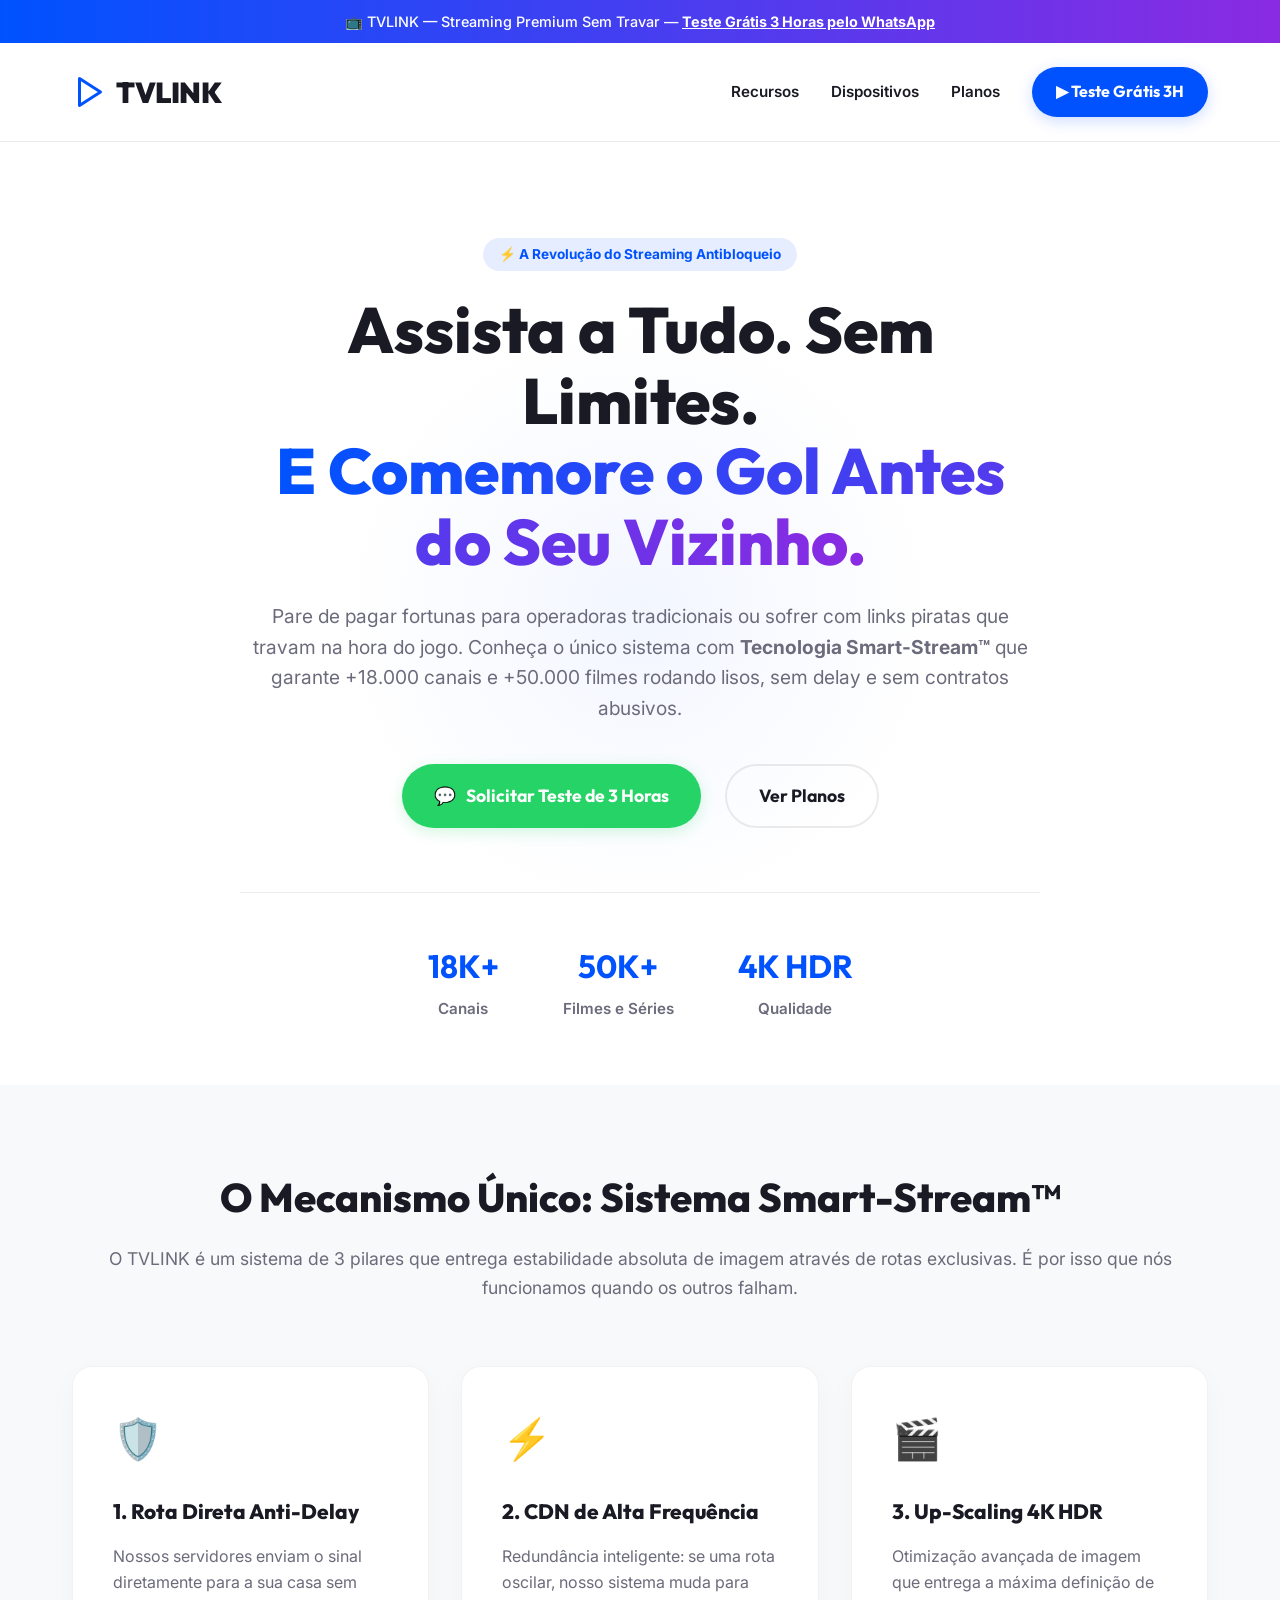
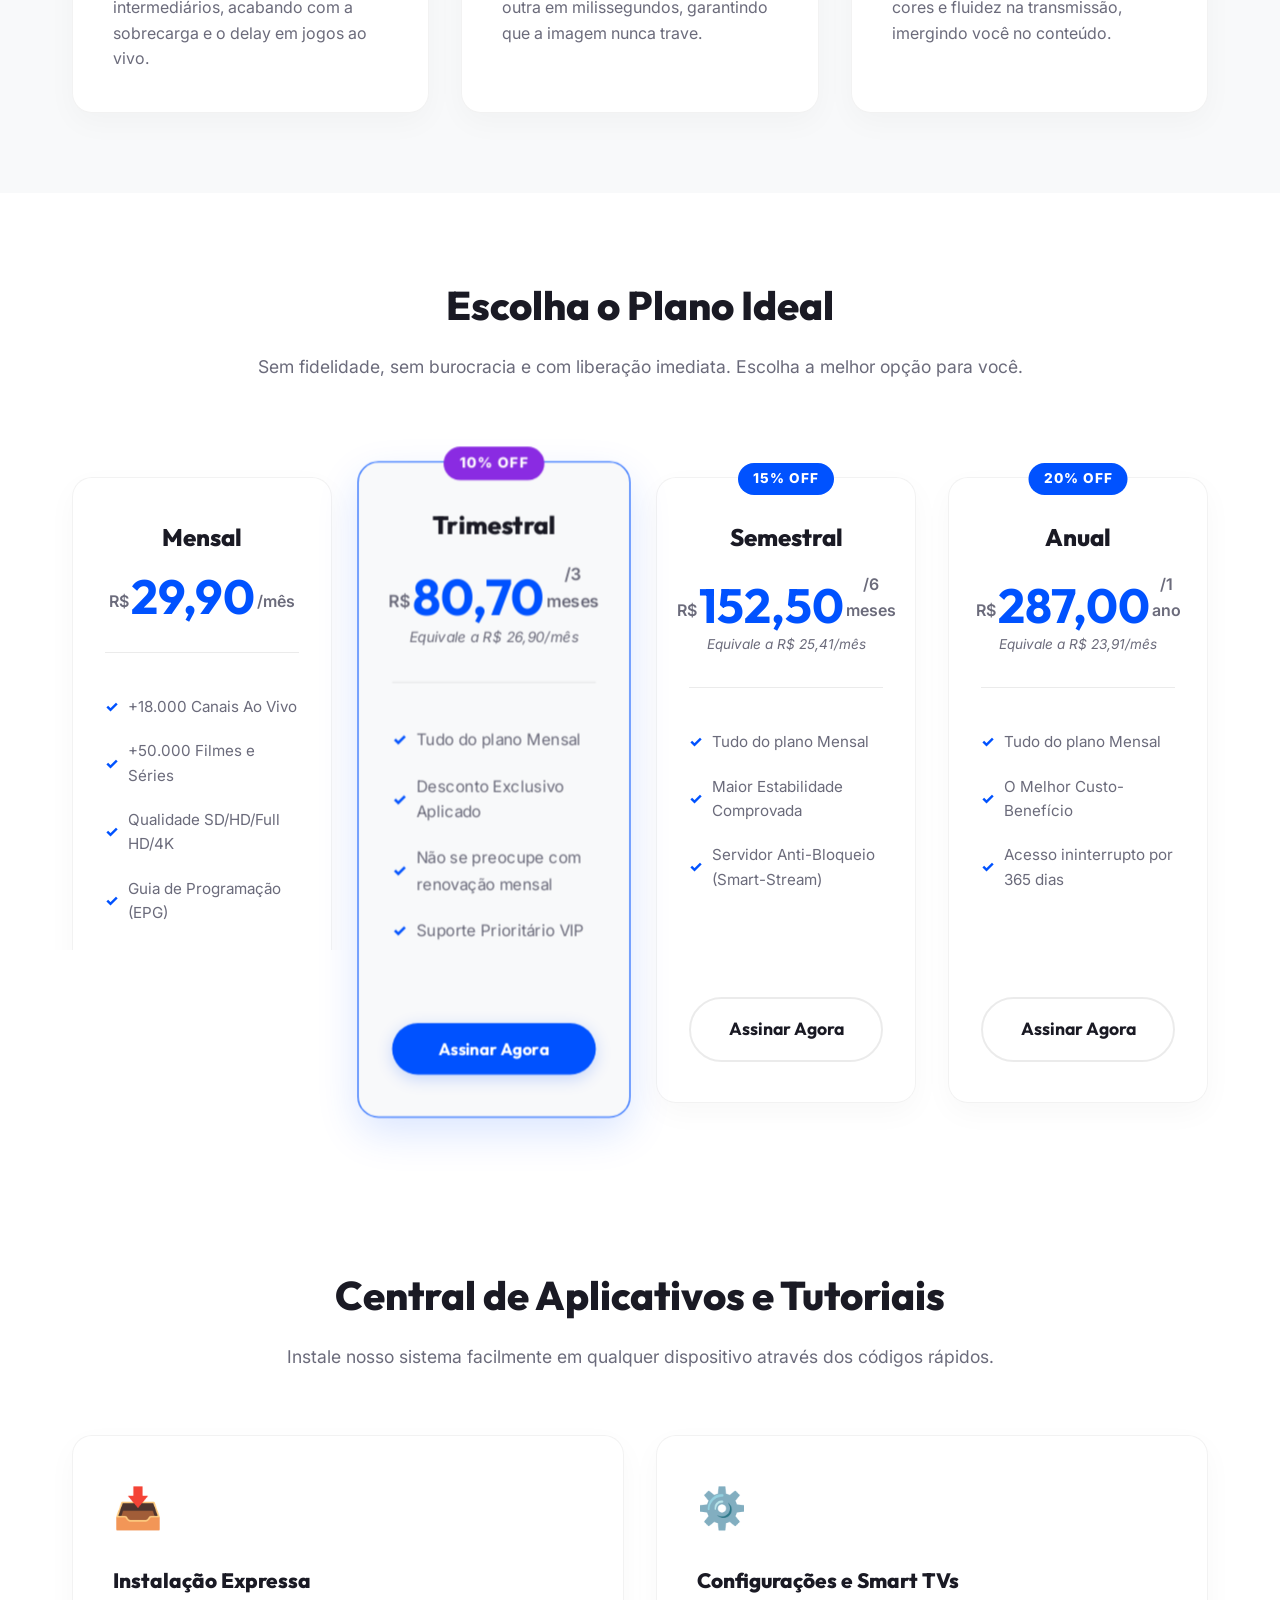
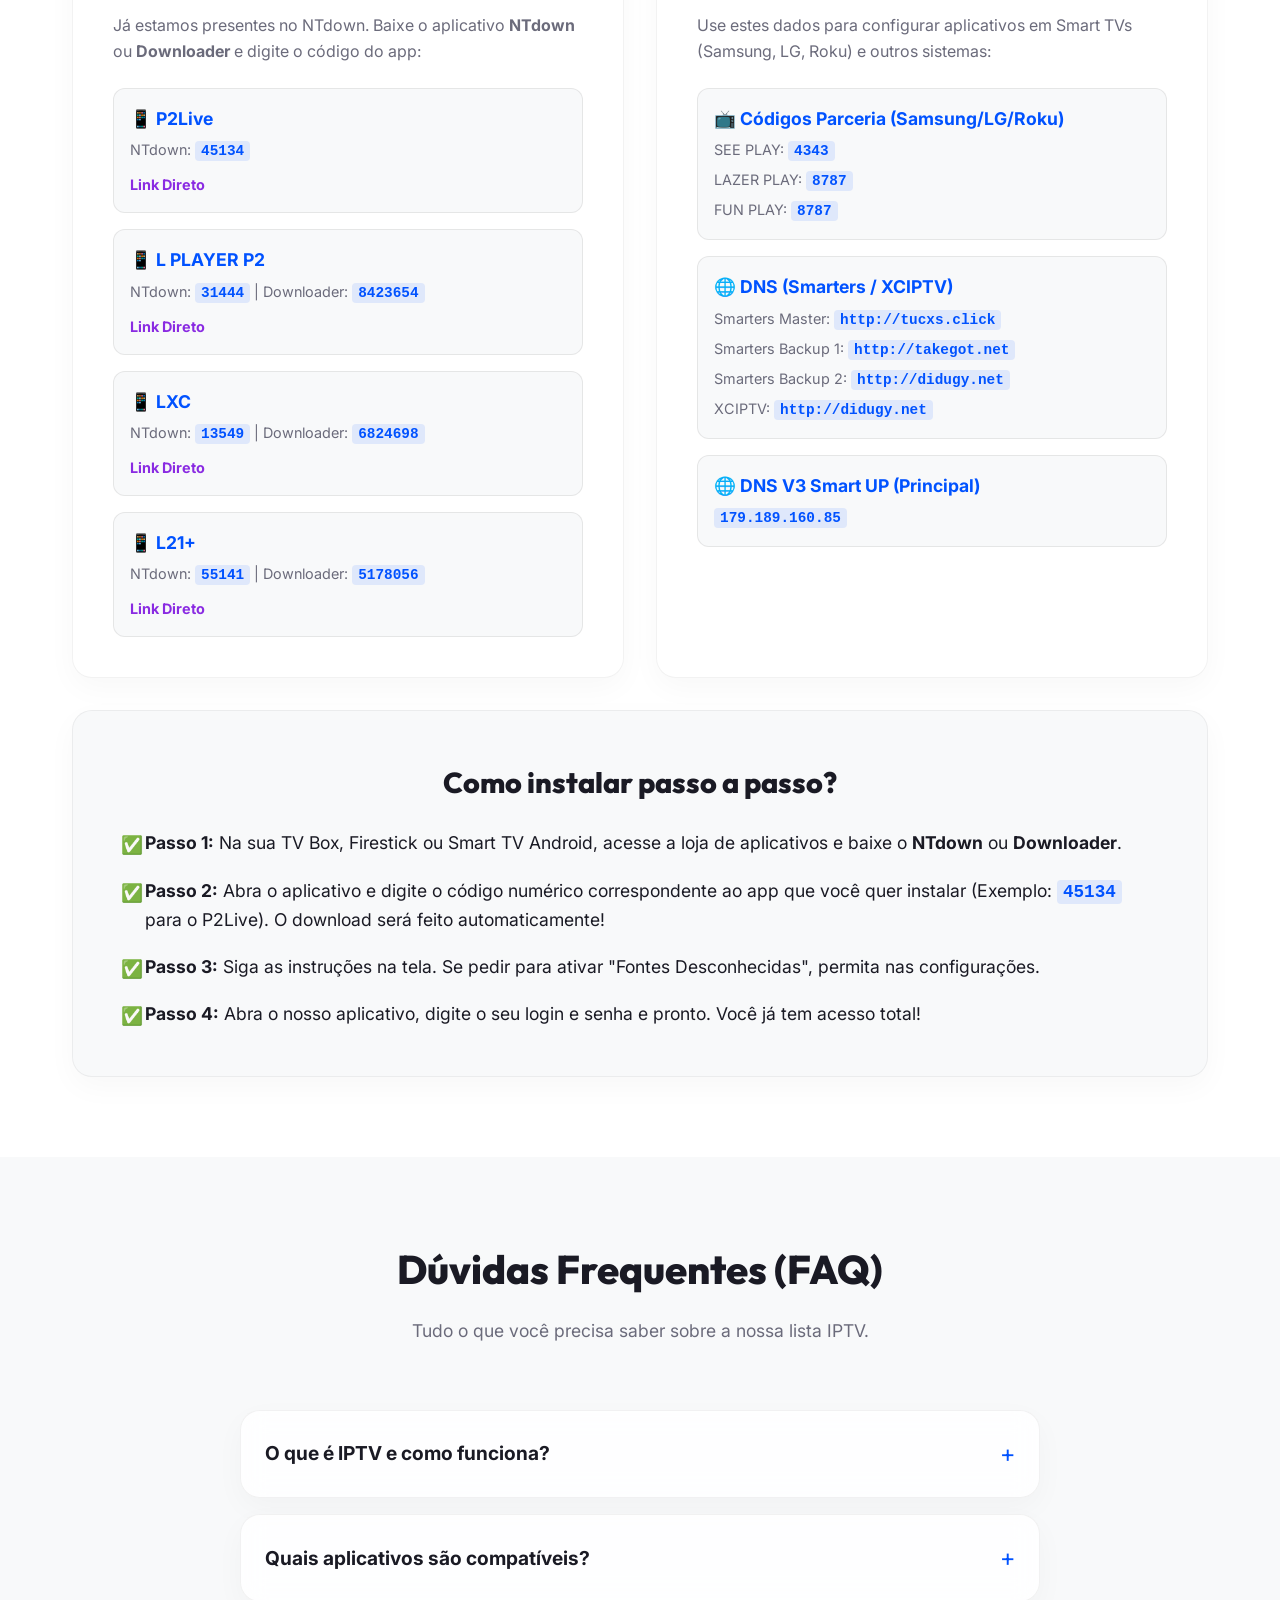
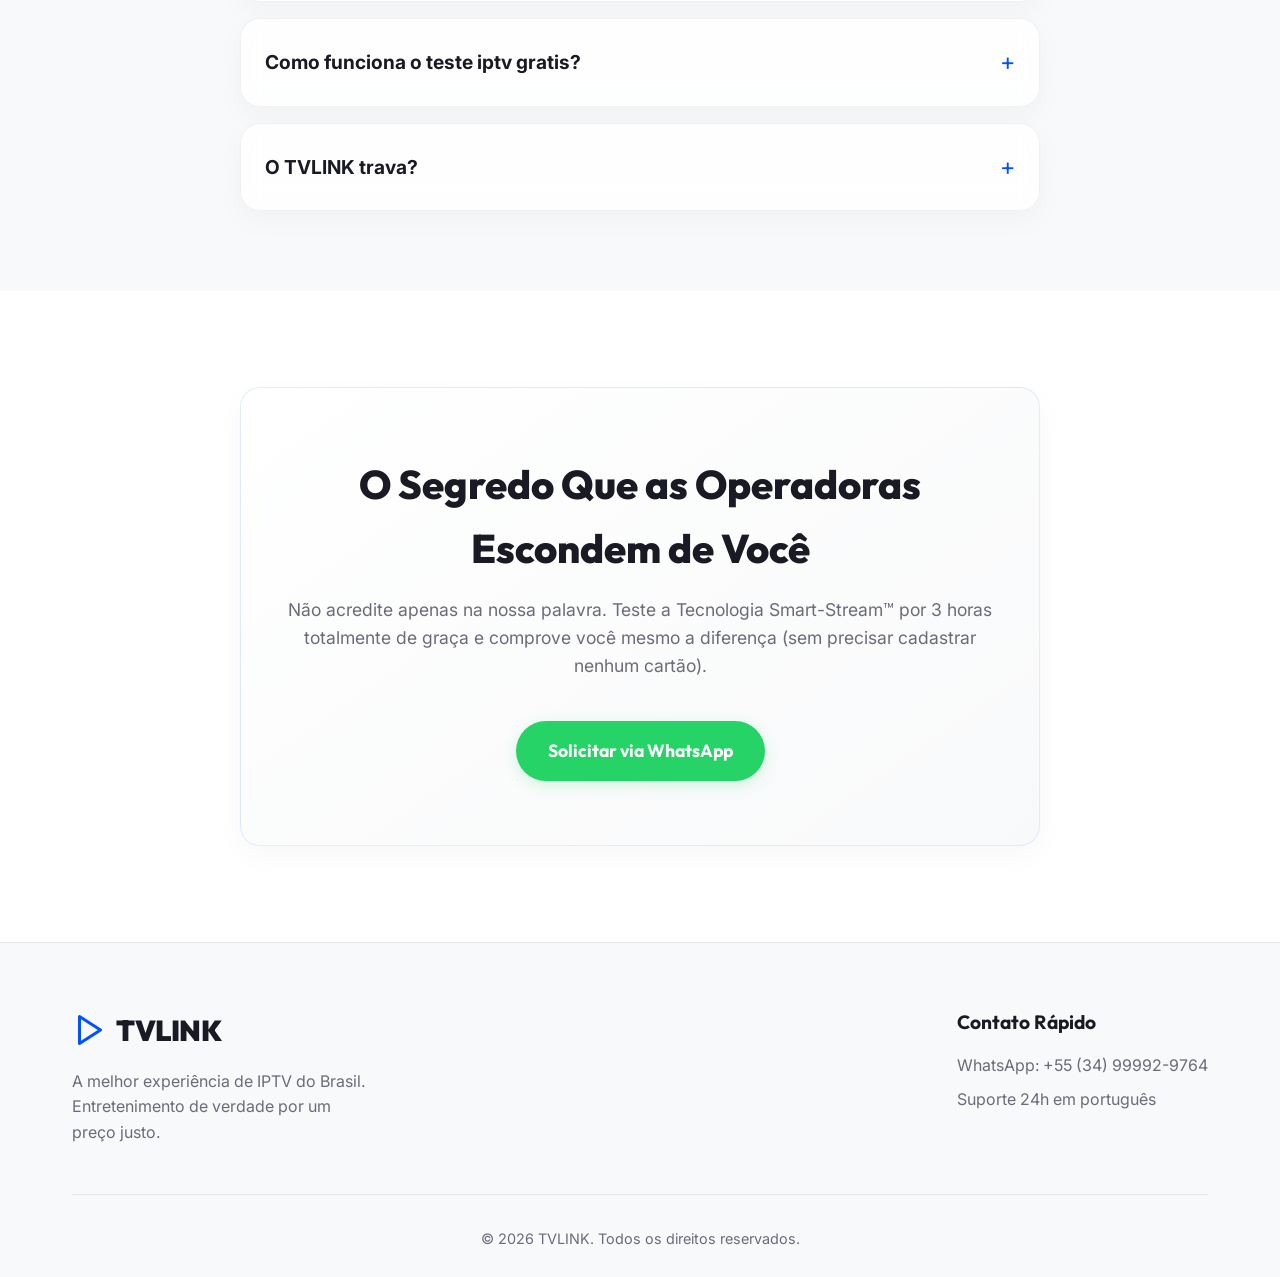
==== index.html @ 7b418d0b "Implement advanced SEO and FAQ section" ====
<!DOCTYPE html>
<html lang="pt-BR">
<head>
    <meta charset="UTF-8">
    <meta name="viewport" content="width=device-width, initial-scale=1.0">
    <title>TVLINK | Melhor Lista IPTV do Brasil — Streaming Sem Travar</title>
    <meta name="description" content="TVLINK: melhor lista IPTV do Brasil. Canais ao vivo, filmes e séries em 4K HDR, sem travar. Teste grátis por 3 horas.">
    <meta name="keywords" content="iptv, lista iptv, iptv smarters, iptv gratis, iptv smarters pro, melhor iptv, iptv pago, iptv 4k, iptv samsung, iptv lg, xciptv player, iptv fire stick, tv box iptv, iptv atualizada, teste iptv">
    <meta name="google-site-verification" content="NXBWjLMfSrPU4a1RqoQAa96LdbTzWE5QWBNu5Mw7vQc" />
    <script type="application/ld+json">
    {
      "@context": "https://schema.org",
      "@type": "SoftwareApplication",
      "name": "TVLINK IPTV",
      "operatingSystem": "Android, Tizen, WebOS, iOS, Windows",
      "applicationCategory": "MultimediaApplication",
      "description": "A melhor lista IPTV do Brasil com canais ao vivo, filmes e séries em 4K HDR. Compatível com IPTV Smarters Pro, XCIPTV, Duplecast, Roku e Fire Stick.",
      "offers": {
        "@type": "Offer",
        "price": "29.90",
        "priceCurrency": "BRL"
      }
    }
    </script>
    <link rel="preconnect" href="https://fonts.googleapis.com">
    <link rel="preconnect" href="https://fonts.gstatic.com" crossorigin>
    <link href="https://fonts.googleapis.com/css2?family=Inter:wght@400;500;700;900&family=Outfit:wght@400;600;800&display=swap" rel="stylesheet">
    <link rel="stylesheet" href="style.css">
</head>
<body>
    <div class="announce">
        📺 TVLINK — Streaming Premium Sem Travar — <a href="https://wa.me/5534999929764?text=Olá, quero meu teste IPTV de 3 horas da TVLINK!" target="_blank">Teste Grátis 3 Horas pelo WhatsApp</a>
    </div>

    <header>
        <div class="header-inner">
            <a href="/" class="logo">
                <svg class="logo-icon" viewBox="0 0 24 24" fill="none" stroke="currentColor" stroke-width="2" stroke-linecap="round" stroke-linejoin="round">
                    <polygon points="5 3 19 12 5 21 5 3"></polygon>
                </svg>
                <span class="logo-text">TVLINK</span>
            </a>
            <nav>
                <a href="#recursos">Recursos</a>
                <a href="#dispositivos">Dispositivos</a>
                <a href="#planos">Planos</a>
                <a href="https://wa.me/5534999929764?text=Olá, quero meu teste IPTV de 3 horas da TVLINK!" target="_blank" class="btn-primary">▶ Teste Grátis 3H</a>
            </nav>
        </div>
    </header>

    <main>
        <section class="hero">
            <div class="container">
                <div class="hero-content">
                    <span class="badge">⚡ A Revolução do Streaming Antibloqueio</span>
                    <h1>Assista a Tudo. Sem Limites.<br><span class="text-gradient">E Comemore o Gol Antes do Seu Vizinho.</span></h1>
                    <p>Pare de pagar fortunas para operadoras tradicionais ou sofrer com links piratas que travam na hora do jogo. Conheça o único sistema com <strong>Tecnologia Smart-Stream™</strong> que garante +18.000 canais e +50.000 filmes rodando lisos, sem delay e sem contratos abusivos.</p>
                    
                    <div class="hero-btns">
                        <a href="https://wa.me/5534999929764?text=Olá, quero meu teste IPTV de 3 horas da TVLINK!" target="_blank" class="btn-large btn-whatsapp">
                            <span class="icon">💬</span> Solicitar Teste de 3 Horas
                        </a>
                        <a href="#planos" class="btn-outline">Ver Planos</a>
                    </div>
                    
                    <div class="hero-stats">
                        <div class="stat-item">
                            <strong>18K+</strong>
                            <span>Canais</span>
                        </div>
                        <div class="stat-item">
                            <strong>50K+</strong>
                            <span>Filmes e Séries</span>
                        </div>
                        <div class="stat-item">
                            <strong>4K HDR</strong>
                            <span>Qualidade</span>
                        </div>
                    </div>
                </div>
            </div>
            <div class="hero-glow"></div>
        </section>

        <section id="recursos" class="features">
            <div class="container">
                <div class="section-title">
                    <h2>O Mecanismo Único: Sistema Smart-Stream™</h2>
                    <p>O TVLINK é um sistema de 3 pilares que entrega estabilidade absoluta de imagem através de rotas exclusivas. É por isso que nós funcionamos quando os outros falham.</p>
                </div>
                
                <div class="grid">
                    <div class="card glass">
                        <div class="card-icon">🛡️</div>
                        <h3>1. Rota Direta Anti-Delay</h3>
                        <p>Nossos servidores enviam o sinal diretamente para a sua casa sem intermediários, acabando com a sobrecarga e o delay em jogos ao vivo.</p>
                    </div>
                    <div class="card glass">
                        <div class="card-icon">⚡</div>
                        <h3>2. CDN de Alta Frequência</h3>
                        <p>Redundância inteligente: se uma rota oscilar, nosso sistema muda para outra em milissegundos, garantindo que a imagem nunca trave.</p>
                    </div>
                    <div class="card glass">
                        <div class="card-icon">🎬</div>
                        <h3>3. Up-Scaling 4K HDR</h3>
                        <p>Otimização avançada de imagem que entrega a máxima definição de cores e fluidez na transmissão, imergindo você no conteúdo.</p>
                    </div>
                </div>
            </div>
        </section>

        <section id="planos" class="plans-section">
            <div class="container">
                <div class="section-title">
                    <h2>Escolha o Plano Ideal</h2>
                    <p>Sem fidelidade, sem burocracia e com liberação imediata. Escolha a melhor opção para você.</p>
                </div>
                
                <div class="plans-grid">
                    <!-- Mensal -->
                    <div class="plan-card glass">
                        <div class="plan-header">
                            <h3>Mensal</h3>
                            <div class="plan-price">
                                <span>R$</span> <strong>29,90</strong> <span>/mês</span>
                            </div>
                        </div>
                        <ul class="plan-features">
                            <li>+18.000 Canais Ao Vivo</li>
                            <li>+50.000 Filmes e Séries</li>
                            <li>Qualidade SD/HD/Full HD/4K</li>
                            <li>Guia de Programação (EPG)</li>
                            <li>Suporte Premium</li>
                        </ul>
                        <a href="https://wa.me/5534999929764?text=Olá, quero assinar o plano Mensal de R$ 29,90!" target="_blank" class="btn-primary btn-full">Assinar Agora</a>
                    </div>

                    <!-- Trimestral -->
                    <div class="plan-card glass featured">
                        <div class="badge-featured">10% OFF</div>
                        <div class="plan-header">
                            <h3>Trimestral</h3>
                            <div class="plan-price">
                                <span>R$</span> <strong>80,70</strong> <span>/3 meses</span>
                            </div>
                            <div class="plan-equivalent">Equivale a R$ 26,90/mês</div>
                        </div>
                        <ul class="plan-features">
                            <li>Tudo do plano Mensal</li>
                            <li>Desconto Exclusivo Aplicado</li>
                            <li>Não se preocupe com renovação mensal</li>
                            <li>Suporte Prioritário VIP</li>
                        </ul>
                        <a href="https://wa.me/5534999929764?text=Olá, quero assinar o plano Trimestral com 10% de desconto!" target="_blank" class="btn-primary btn-full">Assinar Agora</a>
                    </div>

                    <!-- Semestral -->
                    <div class="plan-card glass">
                        <div class="badge-discount">15% OFF</div>
                        <div class="plan-header">
                            <h3>Semestral</h3>
                            <div class="plan-price">
                                <span>R$</span> <strong>152,50</strong> <span>/6 meses</span>
                            </div>
                            <div class="plan-equivalent">Equivale a R$ 25,41/mês</div>
                        </div>
                        <ul class="plan-features">
                            <li>Tudo do plano Mensal</li>
                            <li>Maior Estabilidade Comprovada</li>
                            <li>Servidor Anti-Bloqueio (Smart-Stream)</li>
                        </ul>
                        <a href="https://wa.me/5534999929764?text=Olá, quero assinar o plano Semestral com 15% de desconto!" target="_blank" class="btn-outline btn-full">Assinar Agora</a>
                    </div>

                    <!-- Anual -->
                    <div class="plan-card glass">
                        <div class="badge-discount">20% OFF</div>
                        <div class="plan-header">
                            <h3>Anual</h3>
                            <div class="plan-price">
                                <span>R$</span> <strong>287,00</strong> <span>/1 ano</span>
                            </div>
                            <div class="plan-equivalent">Equivale a R$ 23,91/mês</div>
                        </div>
                        <ul class="plan-features">
                            <li>Tudo do plano Mensal</li>
                            <li>O Melhor Custo-Benefício</li>
                            <li>Acesso ininterrupto por 365 dias</li>
                        </ul>
                        <a href="https://wa.me/5534999929764?text=Olá, quero assinar o plano Anual com 20% de desconto!" target="_blank" class="btn-outline btn-full">Assinar Agora</a>
                    </div>
                </div>
            </div>
        </section>

        <section id="dispositivos" class="downloads-section">
            <div class="container">
                <div class="section-title">
                    <h2>Central de Aplicativos e Tutoriais</h2>
                    <p>Instale nosso sistema facilmente em qualquer dispositivo através dos códigos rápidos.</p>
                </div>
                
                <div class="tutorial-grid">
                    <!-- Apps Box -->
                    <div class="card glass">
                        <div class="card-icon">📥</div>
                        <h3>Instalação Expressa</h3>
                        <p>Já estamos presentes no NTdown. Baixe o aplicativo <strong>NTdown</strong> ou <strong>Downloader</strong> e digite o código do app:</p>
                        
                        <div class="app-list">
                            <div class="app-item">
                                <strong>📱 P2Live</strong>
                                <span>NTdown: <code>45134</code></span>
                                <a href="https://dl.ntdev.in/45134" target="_blank" class="btn-link">Link Direto</a>
                            </div>
                            <div class="app-item">
                                <strong>📱 L PLAYER P2</strong>
                                <span>NTdown: <code>31444</code> | Downloader: <code>8423654</code></span>
                                <a href="http://dl.ntdev.in/31444" target="_blank" class="btn-link">Link Direto</a>
                            </div>
                            <div class="app-item">
                                <strong>📱 LXC</strong>
                                <span>NTdown: <code>13549</code> | Downloader: <code>6824698</code></span>
                                <a href="https://dl.ntdev.in/13549" target="_blank" class="btn-link">Link Direto</a>
                            </div>
                            <div class="app-item">
                                <strong>📱 L21+</strong>
                                <span>NTdown: <code>55141</code> | Downloader: <code>5178056</code></span>
                                <a href="http://dl.ntdev.in/55141" target="_blank" class="btn-link">Link Direto</a>
                            </div>
                        </div>
                    </div>

                    <!-- DNS & TV Configs -->
                    <div class="card glass">
                        <div class="card-icon">⚙️</div>
                        <h3>Configurações e Smart TVs</h3>
                        <p>Use estes dados para configurar aplicativos em Smart TVs (Samsung, LG, Roku) e outros sistemas:</p>
                        
                        <div class="app-list">
                            <div class="app-item dns-item">
                                <strong>📺 Códigos Parceria (Samsung/LG/Roku)</strong>
                                <span>SEE PLAY: <code>4343</code></span>
                                <span>LAZER PLAY: <code>8787</code></span>
                                <span>FUN PLAY: <code>8787</code></span>
                            </div>
                            <div class="app-item dns-item">
                                <strong>🌐 DNS (Smarters / XCIPTV)</strong>
                                <span>Smarters Master: <code>http://tucxs.click</code></span>
                                <span>Smarters Backup 1: <code>http://takegot.net</code></span>
                                <span>Smarters Backup 2: <code>http://didugy.net</code></span>
                                <span>XCIPTV: <code>http://didugy.net</code></span>
                            </div>
                            <div class="app-item dns-item">
                                <strong>🌐 DNS V3 Smart UP (Principal)</strong>
                                <span><code>179.189.160.85</code></span>
                            </div>
                        </div>
                    </div>
                </div>
                
                <!-- Tutorial Passo a Passo -->
                <div class="tutorial-steps glass mt-2">
                    <h3>Como instalar passo a passo?</h3>
                    <ol class="steps-list">
                        <li><strong>Passo 1:</strong> Na sua TV Box, Firestick ou Smart TV Android, acesse a loja de aplicativos e baixe o <strong>NTdown</strong> ou <strong>Downloader</strong>.</li>
                        <li><strong>Passo 2:</strong> Abra o aplicativo e digite o código numérico correspondente ao app que você quer instalar (Exemplo: <code>45134</code> para o P2Live). O download será feito automaticamente!</li>
                        <li><strong>Passo 3:</strong> Siga as instruções na tela. Se pedir para ativar "Fontes Desconhecidas", permita nas configurações.</li>
                        <li><strong>Passo 4:</strong> Abra o nosso aplicativo, digite o seu login e senha e pronto. Você já tem acesso total!</li>
                    </ol>
                </div>
            </div>
        </section>

        <section id="faq" class="faq-section">
            <div class="container">
                <div class="section-title">
                    <h2>Dúvidas Frequentes (FAQ)</h2>
                    <p>Tudo o que você precisa saber sobre a nossa lista IPTV.</p>
                </div>
                <div class="faq-list">
                    <details class="glass">
                        <summary>O que é IPTV e como funciona?</summary>
                        <p>O <strong>IPTV</strong> (Internet Protocol Television) é uma tecnologia que permite a transmissão de sinais de TV através da internet. Com o TVLINK, você tem acesso a uma <strong>lista iptv atualizada</strong> com a melhor programação, filmes e séries sem a necessidade de antenas ou cabos.</p>
                    </details>
                    <details class="glass">
                        <summary>Quais aplicativos são compatíveis?</summary>
                        <p>Nosso sistema funciona nos principais aplicativos do mercado: <strong>IPTV Smarters Pro</strong>, <strong>XCIPTV Player</strong>, Duplecast, Smart IPTV, SSIPTV, IBO Player e Flix IPTV. Ele pode ser instalado em <strong>Smart TV (Samsung, LG, Philco)</strong>, <strong>TV Box Android</strong>, celular, <strong>Fire TV Stick</strong> e Roku TV.</p>
                    </details>
                    <details class="glass">
                        <summary>Como funciona o teste iptv gratis?</summary>
                        <p>Você pode fazer um <strong>teste iptv gratis</strong> de 3 horas clicando nos botões do nosso site. Não é necessário cartão de crédito. Liberamos a <strong>lista iptv m3u</strong> ou o acesso via aplicativo imediatamente após o seu contato.</p>
                    </details>
                    <details class="glass">
                        <summary>O TVLINK trava?</summary>
                        <p>Não! Somos considerados a <strong>melhor iptv</strong> justamente por utilizarmos o Sistema Smart-Stream™ e servidores dedicados (P2P e CDN). É a opção ideal para assistir futebol ao vivo e canais <strong>4k hdr sem travamento</strong>.</p>
                    </details>
                </div>
            </div>
        </section>

        <section class="cta-section">
            <div class="container">
                <div class="cta-box glass">
                    <h2>O Segredo Que as Operadoras Escondem de Você</h2>
                    <p>Não acredite apenas na nossa palavra. Teste a Tecnologia Smart-Stream™ por 3 horas totalmente de graça e comprove você mesmo a diferença (sem precisar cadastrar nenhum cartão).</p>
                    <a href="https://wa.me/5534999929764?text=Olá, quero meu teste IPTV de 3 horas da TVLINK!" target="_blank" class="btn-large btn-whatsapp">
                        Solicitar via WhatsApp
                    </a>
                </div>
            </div>
        </section>
    </main>

    <footer>
        <div class="container">
            <div class="footer-content">
                <div class="footer-brand">
                    <div class="logo">
                        <svg class="logo-icon" viewBox="0 0 24 24" fill="none" stroke="currentColor" stroke-width="2" stroke-linecap="round" stroke-linejoin="round">
                            <polygon points="5 3 19 12 5 21 5 3"></polygon>
                        </svg>
                        <span class="logo-text">TVLINK</span>
                    </div>
                    <p>A melhor experiência de IPTV do Brasil. Entretenimento de verdade por um preço justo.</p>
                </div>
                <div class="footer-links">
                    <strong>Contato Rápido</strong>
                    <p>WhatsApp: +55 (34) 99992-9764</p>
                    <p>Suporte 24h em português</p>
                </div>
            </div>
            <div class="footer-bottom">
                <p>&copy; 2026 TVLINK. Todos os direitos reservados.</p>
            </div>
        </div>
    </footer>
</body>
</html>
---- style.css ----
:root {
    --bg-color: #FFFFFF;
    --bg-secondary: #F8F9FA;
    --primary: #0052FF;
    --primary-hover: #0043D1;
    --accent: #8A2BE2;
    --text-main: #1A1A24;
    --text-muted: #6B6B7B;
    --border: rgba(0, 0, 0, 0.08);
    --glass-bg: rgba(255, 255, 255, 0.85);
    --glass-border: rgba(0, 0, 0, 0.05);
}

* {
    margin: 0;
    padding: 0;
    box-sizing: border-box;
}

body {
    font-family: 'Inter', sans-serif;
    background-color: var(--bg-color);
    color: var(--text-main);
    line-height: 1.6;
    overflow-x: hidden;
}

h1, h2, h3, h4 {
    font-family: 'Outfit', sans-serif;
    font-weight: 800;
}

a {
    text-decoration: none;
    color: inherit;
    transition: all 0.3s ease;
}

.container {
    max-width: 1200px;
    margin: 0 auto;
    padding: 0 2rem;
}

/* Announce Bar */
.announce {
    background: linear-gradient(90deg, var(--primary), var(--accent));
    color: #fff;
    text-align: center;
    padding: 10px;
    font-size: 0.9rem;
    font-weight: 500;
}
.announce a {
    text-decoration: underline;
    font-weight: 700;
}

/* Header */
header {
    padding: 1.5rem 0;
    border-bottom: 1px solid var(--border);
    background: rgba(255, 255, 255, 0.9);
    backdrop-filter: blur(10px);
    position: sticky;
    top: 0;
    z-index: 100;
}

.header-inner {
    max-width: 1200px;
    margin: 0 auto;
    padding: 0 2rem;
    display: flex;
    justify-content: space-between;
    align-items: center;
}

.logo {
    display: flex;
    align-items: center;
    gap: 8px;
}

.logo-icon {
    width: 36px;
    height: 36px;
    color: var(--primary);
}

.logo-text {
    font-family: 'Outfit', sans-serif;
    font-size: 1.8rem;
    font-weight: 900;
    letter-spacing: -0.5px;
    color: var(--text-main);
}

nav {
    display: flex;
    gap: 2rem;
    align-items: center;
}

nav a:not(.btn-primary) {
    font-weight: 600;
    font-size: 0.95rem;
    color: var(--text-main);
}

nav a:not(.btn-primary):hover {
    color: var(--primary);
}

/* Buttons */
.btn-primary {
    background: var(--primary);
    color: #fff;
    padding: 0.75rem 1.5rem;
    border-radius: 30px;
    font-weight: 700;
    font-family: 'Outfit', sans-serif;
    box-shadow: 0 4px 15px rgba(0, 82, 255, 0.2);
}
.btn-primary:hover {
    background: var(--primary-hover);
    transform: translateY(-2px);
    box-shadow: 0 6px 20px rgba(0, 82, 255, 0.3);
    color: #fff;
}

.btn-large {
    display: inline-flex;
    align-items: center;
    gap: 10px;
    padding: 1rem 2rem;
    border-radius: 50px;
    font-size: 1.1rem;
    font-weight: 700;
    font-family: 'Outfit', sans-serif;
}

.btn-whatsapp {
    background: #25D366;
    color: #fff;
    box-shadow: 0 4px 15px rgba(37, 211, 102, 0.2);
}
.btn-whatsapp:hover {
    background: #1EBE5D;
    transform: translateY(-3px);
    box-shadow: 0 10px 25px rgba(37, 211, 102, 0.3);
    color: #fff;
}

.btn-outline {
    padding: 1rem 2rem;
    border-radius: 50px;
    font-size: 1.1rem;
    font-weight: 700;
    border: 2px solid var(--border);
    font-family: 'Outfit', sans-serif;
}
.btn-outline:hover {
    background: var(--bg-secondary);
    border-color: var(--primary);
    color: var(--primary);
}

/* Hero Section */
.hero {
    padding: 6rem 0 4rem;
    position: relative;
    text-align: center;
}

.hero-content {
    position: relative;
    z-index: 2;
    max-width: 800px;
    margin: 0 auto;
}

.badge {
    display: inline-block;
    padding: 6px 16px;
    border-radius: 30px;
    background: rgba(0, 82, 255, 0.1);
    color: var(--primary);
    font-size: 0.85rem;
    font-weight: 700;
    margin-bottom: 1.5rem;
}

.hero h1 {
    font-size: clamp(2.5rem, 5vw, 4.5rem);
    line-height: 1.1;
    margin-bottom: 1.5rem;
    color: var(--text-main);
}

.text-gradient {
    background: linear-gradient(to right, var(--primary), var(--accent));
    -webkit-background-clip: text;
    -webkit-text-fill-color: transparent;
}

.hero p {
    font-size: 1.2rem;
    color: var(--text-muted);
    margin-bottom: 2.5rem;
}

.hero-btns {
    display: flex;
    gap: 1.5rem;
    justify-content: center;
    margin-bottom: 4rem;
}

.hero-stats {
    display: flex;
    justify-content: center;
    gap: 4rem;
    padding-top: 3rem;
    border-top: 1px solid var(--border);
}

.stat-item {
    display: flex;
    flex-direction: column;
    gap: 5px;
}

.stat-item strong {
    font-family: 'Outfit', sans-serif;
    font-size: 2rem;
    color: var(--primary);
}
.stat-item span {
    color: var(--text-muted);
    font-size: 0.95rem;
    font-weight: 600;
}

.hero-glow {
    position: absolute;
    top: 50%;
    left: 50%;
    transform: translate(-50%, -50%);
    width: 600px;
    height: 600px;
    background: radial-gradient(circle, rgba(0, 82, 255, 0.05) 0%, rgba(255, 255, 255, 0) 70%);
    z-index: 1;
    pointer-events: none;
}

/* Glassmorphism Classes */
.glass {
    background: var(--glass-bg);
    backdrop-filter: blur(12px);
    border: 1px solid var(--glass-border);
    border-radius: 20px;
    box-shadow: 0 10px 30px rgba(0, 0, 0, 0.03);
}

/* Features */
.features {
    padding: 5rem 0;
    background: var(--bg-secondary);
}

.section-title {
    text-align: center;
    margin-bottom: 4rem;
}
.section-title h2 {
    font-size: 2.5rem;
    margin-bottom: 1rem;
    color: var(--text-main);
}
.section-title p {
    color: var(--text-muted);
    font-size: 1.1rem;
}

.grid {
    display: grid;
    grid-template-columns: repeat(auto-fit, minmax(300px, 1fr));
    gap: 2rem;
}

.card {
    padding: 2.5rem;
    background: #FFFFFF;
    transition: transform 0.3s ease, box-shadow 0.3s ease;
}
.card:hover {
    transform: translateY(-5px);
    box-shadow: 0 15px 40px rgba(0, 82, 255, 0.1);
}

.card-icon {
    font-size: 2.5rem;
    margin-bottom: 1.5rem;
}

.card h3 {
    font-size: 1.3rem;
    margin-bottom: 1rem;
    color: var(--text-main);
}

.card p {
    color: var(--text-muted);
    font-size: 1rem;
}

/* CTA Section */
.cta-section {
    padding: 6rem 0;
    background: #FFFFFF;
}
.cta-box {
    text-align: center;
    padding: 4rem 2rem;
    max-width: 800px;
    margin: 0 auto;
    border: 1px solid rgba(0, 82, 255, 0.1);
    background: linear-gradient(145deg, #FFFFFF 0%, #F8F9FA 100%);
}
.cta-box h2 {
    font-size: 2.5rem;
    margin-bottom: 1rem;
    color: var(--text-main);
}
.cta-box p {
    color: var(--text-muted);
    font-size: 1.1rem;
    margin-bottom: 2.5rem;
}

/* Footer */
footer {
    border-top: 1px solid var(--border);
    padding: 4rem 0 2rem;
    background: var(--bg-secondary);
}

.footer-content {
    display: flex;
    justify-content: space-between;
    margin-bottom: 3rem;
    flex-wrap: wrap;
    gap: 2rem;
}

.footer-brand p {
    color: var(--text-muted);
    max-width: 300px;
    margin-top: 1rem;
}

.footer-links strong {
    display: block;
    font-family: 'Outfit', sans-serif;
    font-size: 1.2rem;
    margin-bottom: 1rem;
    color: var(--text-main);
}
.footer-links p {
    color: var(--text-muted);
    margin-bottom: 0.5rem;
}

.footer-bottom {
    text-align: center;
    padding-top: 2rem;
    border-top: 1px solid var(--border);
    color: var(--text-muted);
    font-size: 0.9rem;
}

/* Tutorial & Downloads Section */
.downloads-section {
    padding: 5rem 0;
    background: var(--bg-color);
}

.tutorial-grid {
    display: grid;
    grid-template-columns: repeat(auto-fit, minmax(350px, 1fr));
    gap: 2rem;
    margin-bottom: 2rem;
}

.app-list {
    margin-top: 1.5rem;
    display: flex;
    flex-direction: column;
    gap: 1rem;
}

.app-item {
    background: var(--bg-secondary);
    padding: 1rem;
    border-radius: 12px;
    border: 1px solid var(--border);
    display: flex;
    flex-direction: column;
    gap: 5px;
}

.app-item strong {
    color: var(--primary);
    font-size: 1.1rem;
}

.app-item span {
    font-size: 0.9rem;
    color: var(--text-muted);
}

code {
    background: rgba(0, 82, 255, 0.1);
    color: var(--primary);
    padding: 2px 6px;
    border-radius: 4px;
    font-weight: 700;
}

.btn-link {
    display: inline-block;
    margin-top: 5px;
    color: var(--accent);
    font-weight: 700;
    font-size: 0.9rem;
}
.btn-link:hover {
    text-decoration: underline;
}

.mt-2 {
    margin-top: 2rem;
}

.tutorial-steps {
    padding: 3rem;
    border-radius: 20px;
    background: var(--bg-secondary);
}

.tutorial-steps h3 {
    font-size: 1.8rem;
    margin-bottom: 1.5rem;
    color: var(--text-main);
    text-align: center;
}

.steps-list {
    list-style: none;
    display: flex;
    flex-direction: column;
    gap: 1.2rem;
}

.steps-list li {
    font-size: 1.1rem;
    padding-left: 1.5rem;
    position: relative;
}

.steps-list li::before {
    content: '✅';
    position: absolute;
    left: 0;
    top: 2px;
}

/* FAQ Section */
.faq-section {
    padding: 5rem 0;
    background: var(--bg-secondary);
}

.faq-list {
    max-width: 800px;
    margin: 0 auto;
    display: flex;
    flex-direction: column;
    gap: 1rem;
}

details {
    padding: 1.5rem;
    border-radius: 12px;
    cursor: pointer;
    transition: all 0.3s ease;
}

summary {
    font-size: 1.2rem;
    font-weight: 700;
    color: var(--text-main);
    outline: none;
    list-style: none;
    display: flex;
    justify-content: space-between;
    align-items: center;
}

summary::-webkit-details-marker {
    display: none;
}

summary::after {
    content: '+';
    font-size: 1.5rem;
    color: var(--primary);
    font-weight: 400;
}

details[open] summary::after {
    content: '-';
}

details p {
    margin-top: 1rem;
    color: var(--text-muted);
    line-height: 1.6;
}

/* Plans Section */
.plans-section {
    padding: 5rem 0;
    background: #FFFFFF;
}

.plans-grid {
    display: grid;
    grid-template-columns: repeat(auto-fit, minmax(260px, 1fr));
    gap: 2rem;
    align-items: start;
    padding-top: 2rem;
}

.plan-card {
    padding: 2.5rem 2rem;
    border-radius: 20px;
    position: relative;
    display: flex;
    flex-direction: column;
    height: 100%;
    transition: transform 0.3s ease;
}

.plan-card:hover {
    transform: translateY(-5px);
}

.plan-card.featured {
    background: var(--bg-secondary);
    border-color: var(--primary);
    transform: scale(1.05);
    box-shadow: 0 15px 40px rgba(0, 82, 255, 0.15);
    z-index: 2;
}

.plan-card.featured:hover {
    transform: scale(1.05) translateY(-5px);
}

.badge-featured, .badge-discount {
    position: absolute;
    top: -15px;
    left: 50%;
    transform: translateX(-50%);
    background: var(--accent);
    color: #fff;
    padding: 5px 15px;
    border-radius: 20px;
    font-weight: 800;
    font-size: 0.85rem;
    letter-spacing: 1px;
    white-space: nowrap;
}

.badge-discount {
    background: var(--primary);
}

.plan-header {
    text-align: center;
    margin-bottom: 2rem;
    padding-bottom: 2rem;
    border-bottom: 1px solid var(--border);
}

.plan-header h3 {
    font-size: 1.5rem;
    color: var(--text-main);
    margin-bottom: 1rem;
}

.plan-price {
    display: flex;
    align-items: flex-end;
    justify-content: center;
    gap: 2px;
}

.plan-price span {
    color: var(--text-muted);
    font-size: 1rem;
    font-weight: 600;
    margin-bottom: 5px;
}

.plan-price strong {
    font-family: 'Outfit', sans-serif;
    font-size: 3rem;
    line-height: 1;
    color: var(--primary);
}

.plan-equivalent {
    font-size: 0.85rem;
    color: var(--text-muted);
    margin-top: 5px;
    font-style: italic;
}

.plan-features {
    list-style: none;
    flex-grow: 1;
    margin-bottom: 2rem;
}

.plan-features li {
    padding: 10px 0;
    font-size: 0.95rem;
    color: var(--text-muted);
    display: flex;
    align-items: center;
    gap: 10px;
}

.plan-features li::before {
    content: '✓';
    color: var(--primary);
    font-weight: 800;
}

.btn-full {
    width: 100%;
    text-align: center;
    display: block;
}

@media (max-width: 768px) {
    nav { display: none; }
    .hero h1 { font-size: 2.5rem; }
    .hero-btns { flex-direction: column; }
    .hero-stats { flex-direction: column; gap: 2rem; }
    .plan-card.featured { transform: scale(1); z-index: 1; margin: 1rem 0; }
    .plan-card.featured:hover { transform: translateY(-5px); }
}
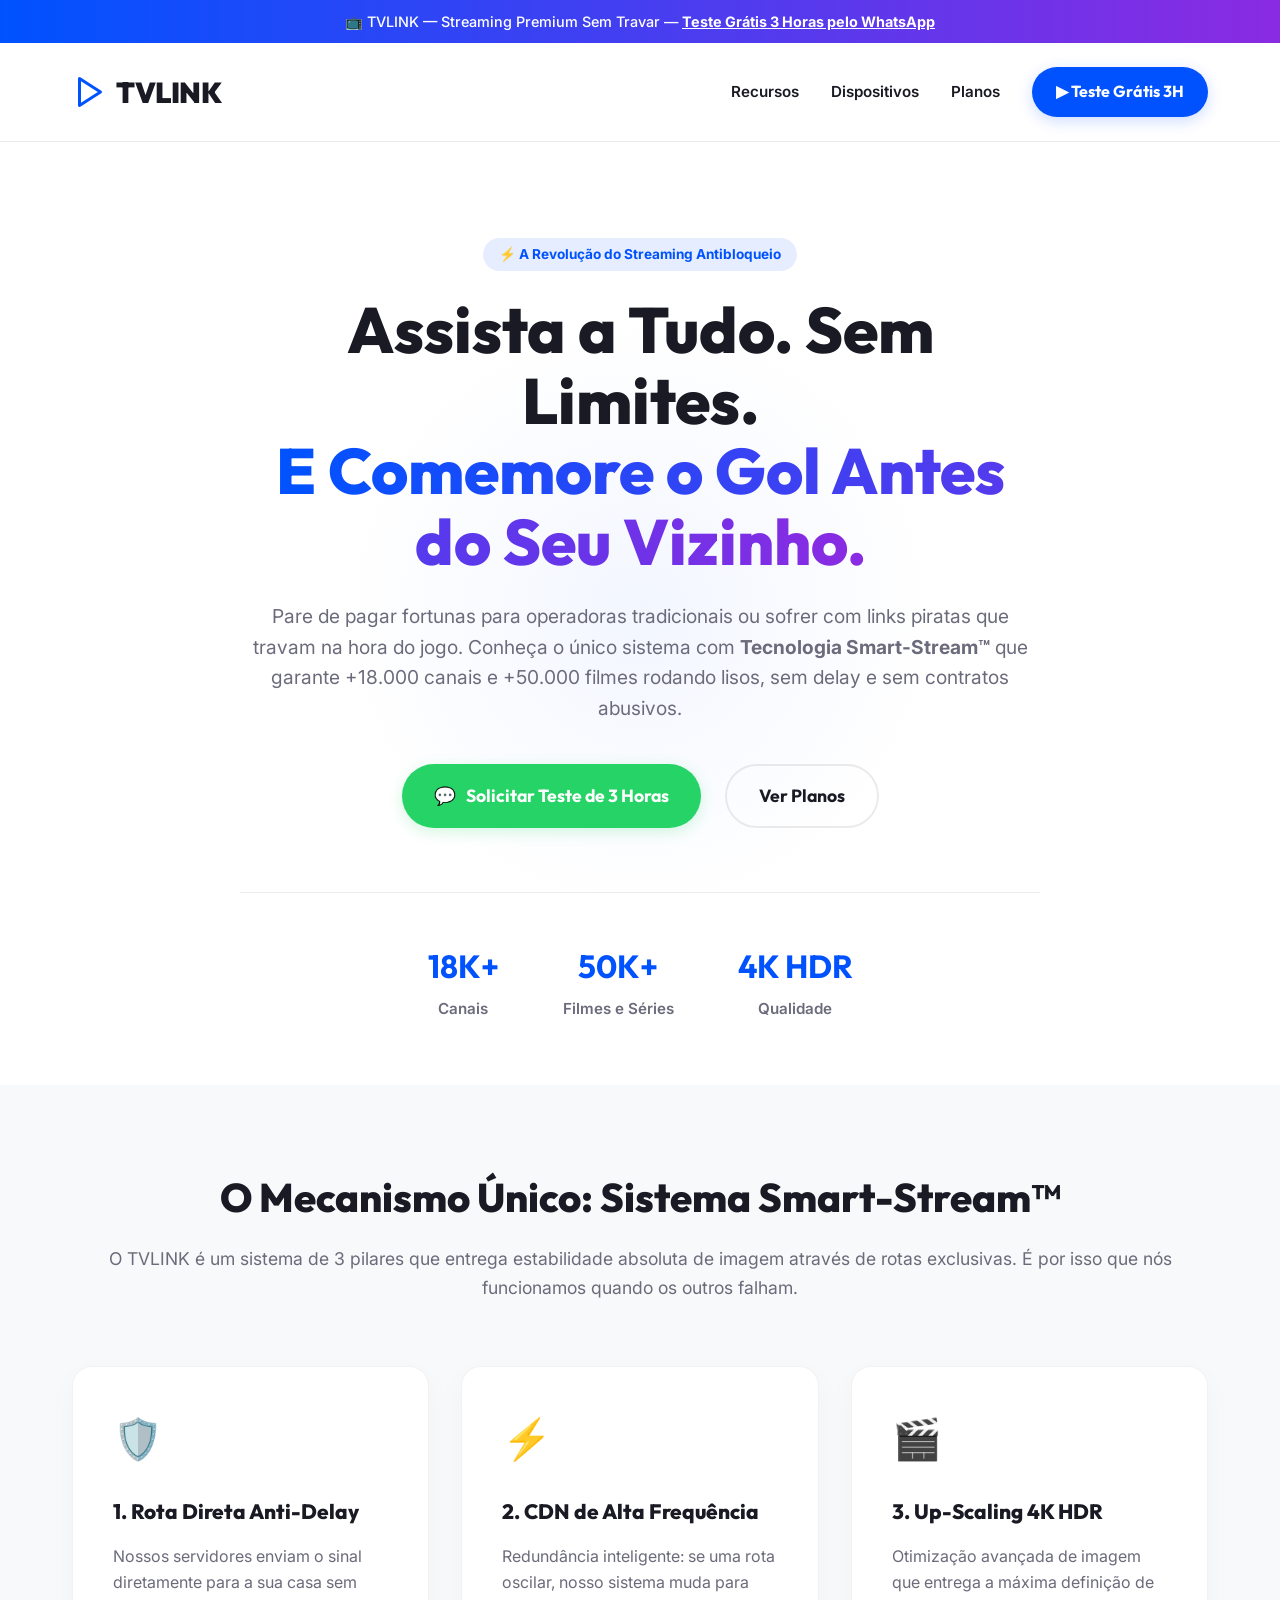
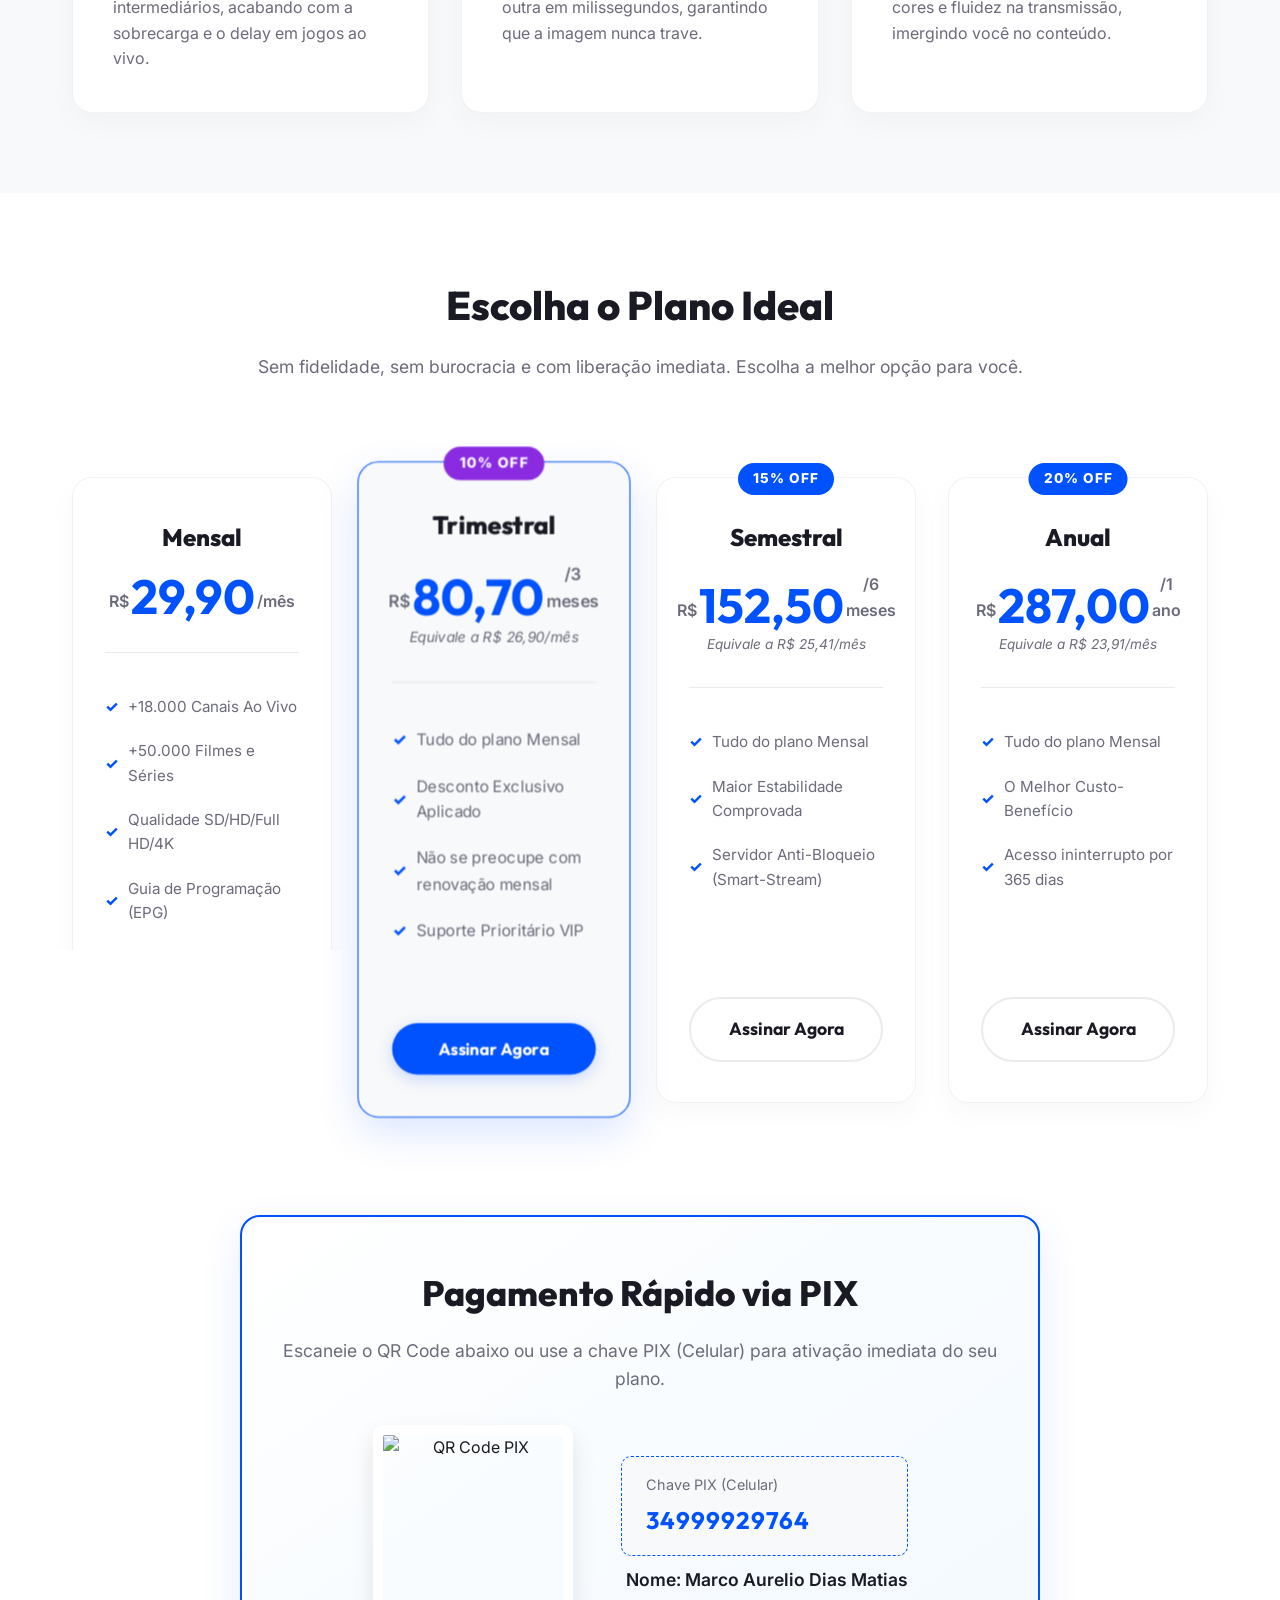
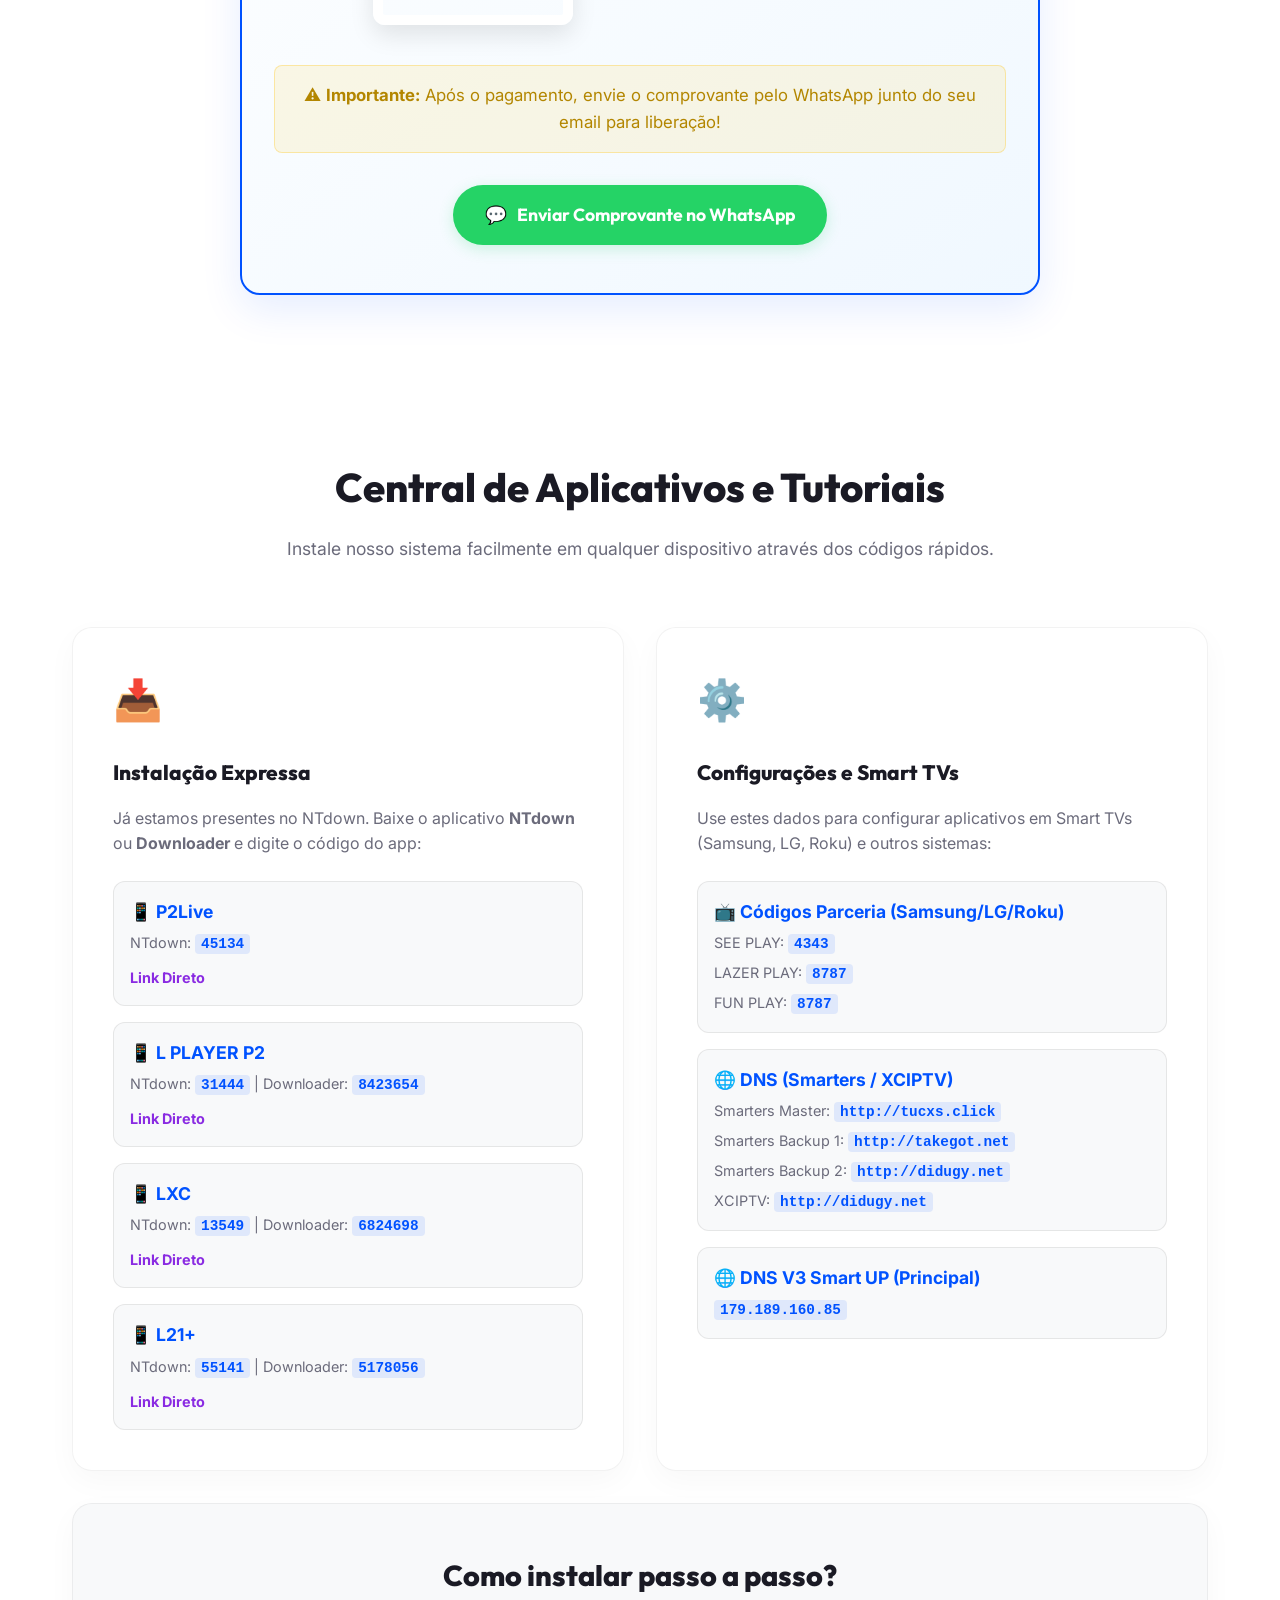
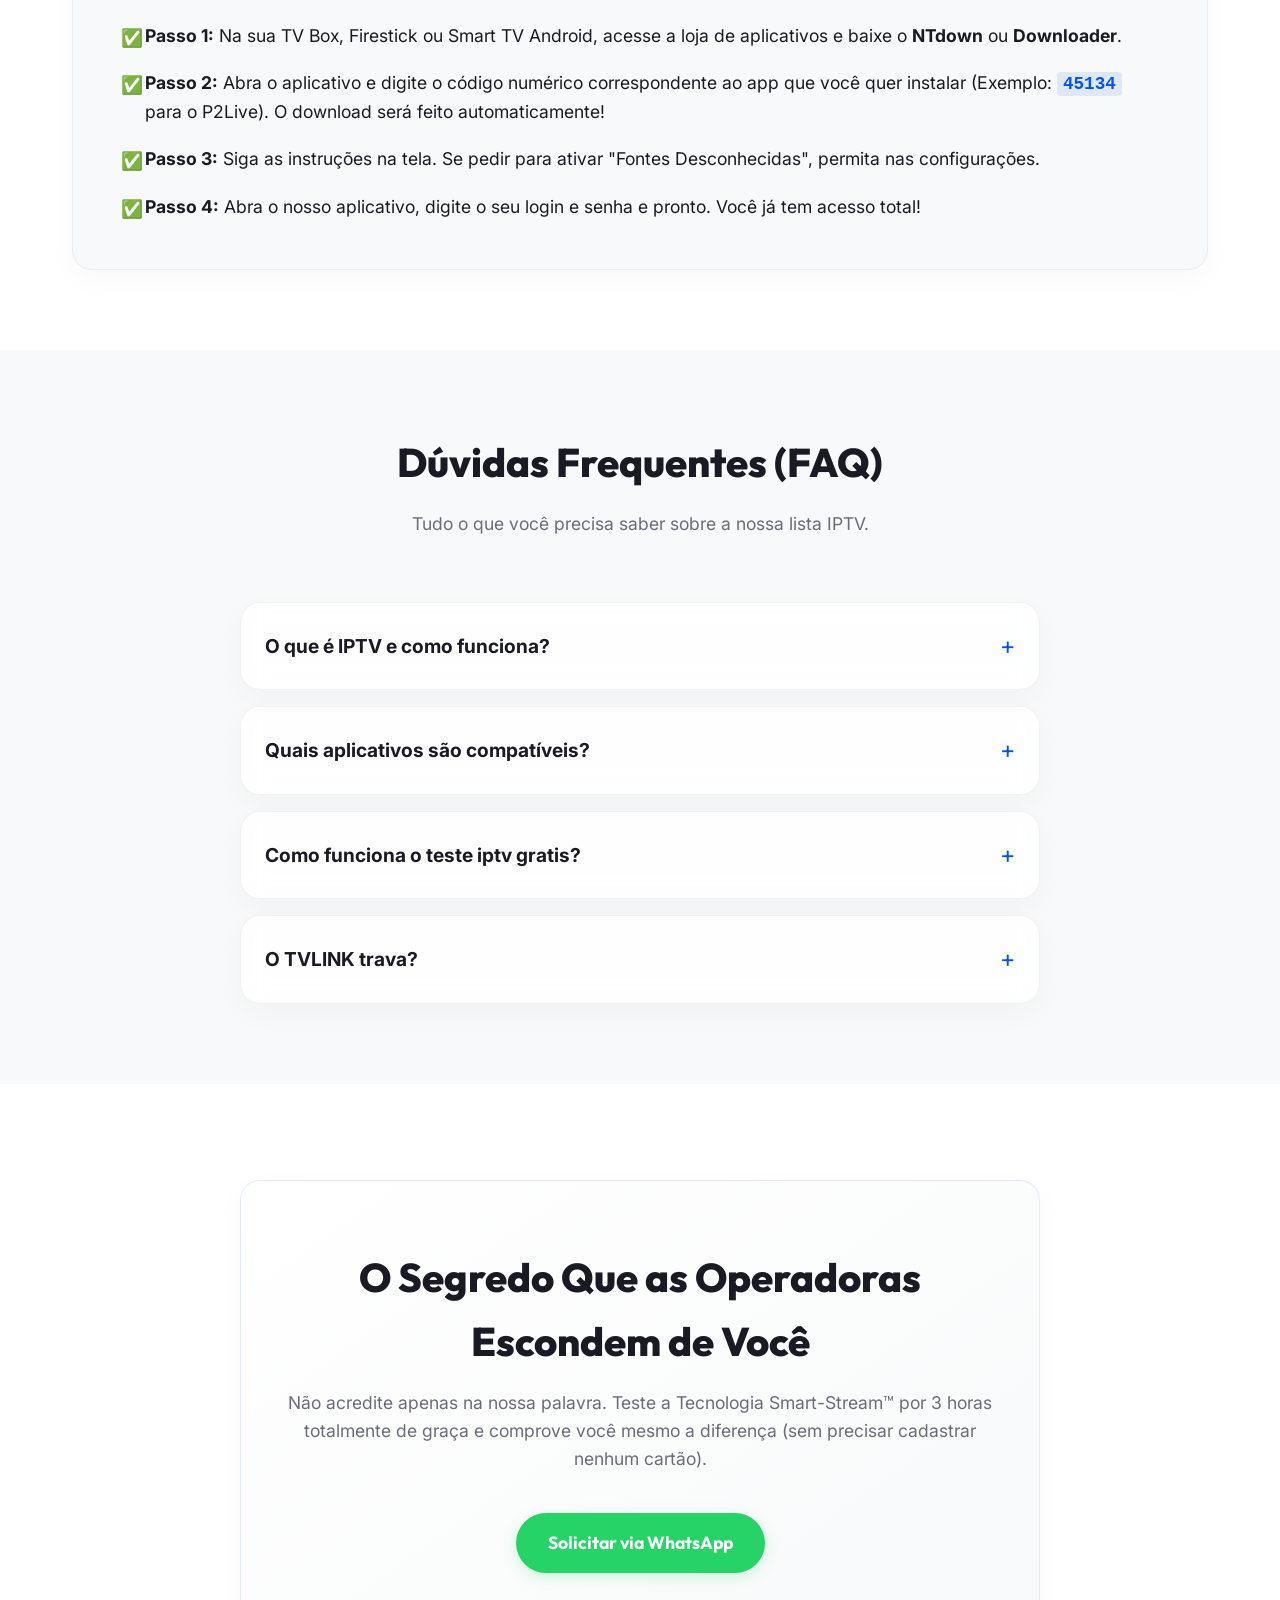
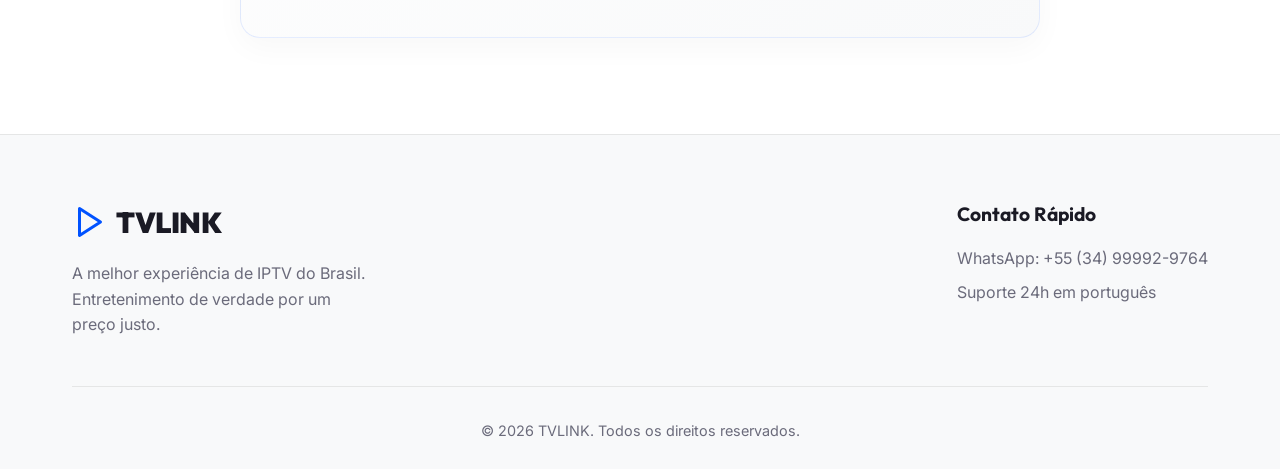
==== commit 711656ee: "Add PIX payment QR code and WhatsApp button" ====
--- a/index.html
+++ b/index.html
@@ -194,6 +194,37 @@
             </div>
         </section>
 
+        <section id="pagamento" class="payment-section">
+            <div class="container">
+                <div class="payment-box glass">
+                    <div class="payment-content">
+                        <h2>Pagamento Rápido via PIX</h2>
+                        <p>Escaneie o QR Code abaixo ou use a chave PIX (Celular) para ativação imediata do seu plano.</p>
+                        
+                        <div class="pix-info">
+                            <img src="https://quickchart.io/qr?text=00020126330014br.gov.bcb.pix0111349999297645204000053039865802BR5925MARCO AURELIO DIAS MATIAS6009SAO PAULO62070503***63043568&size=200" alt="QR Code PIX" class="qr-code">
+                            
+                            <div class="pix-details">
+                                <div class="pix-key-box">
+                                    <span class="label">Chave PIX (Celular)</span>
+                                    <strong class="key">34999929764</strong>
+                                </div>
+                                <span class="pix-name">Nome: Marco Aurelio Dias Matias</span>
+                            </div>
+                        </div>
+
+                        <div class="payment-alert">
+                            ⚠️ <strong>Importante:</strong> Após o pagamento, envie o comprovante pelo WhatsApp junto do seu email para liberação!
+                        </div>
+
+                        <a href="https://wa.me/5534999929764?text=Olá, acabei de realizar o pagamento do meu plano via PIX. Segue o comprovante em anexo, junto com meu e-mail:" target="_blank" class="btn-large btn-whatsapp">
+                            <span class="icon">💬</span> Enviar Comprovante no WhatsApp
+                        </a>
+                    </div>
+                </div>
+            </div>
+        </section>
+
         <section id="dispositivos" class="downloads-section">
             <div class="container">
                 <div class="section-title">
--- a/style.css
+++ b/style.css
@@ -656,6 +656,97 @@
     display: block;
 }
 
+/* Payment Section */
+.payment-section {
+    padding: 2rem 0 5rem;
+    background: #FFFFFF;
+}
+
+.payment-box {
+    max-width: 800px;
+    margin: 0 auto;
+    padding: 3rem 2rem;
+    text-align: center;
+    border: 2px solid var(--primary);
+    background: linear-gradient(145deg, #FFFFFF 0%, #F0F8FF 100%);
+    box-shadow: 0 15px 40px rgba(0, 82, 255, 0.1);
+}
+
+.payment-box h2 {
+    font-size: 2.2rem;
+    color: var(--text-main);
+    margin-bottom: 1rem;
+}
+
+.payment-box p {
+    color: var(--text-muted);
+    font-size: 1.1rem;
+    margin-bottom: 2rem;
+}
+
+.pix-info {
+    display: flex;
+    align-items: center;
+    justify-content: center;
+    gap: 3rem;
+    margin-bottom: 2.5rem;
+    flex-wrap: wrap;
+}
+
+.qr-code {
+    border: 10px solid #FFFFFF;
+    border-radius: 12px;
+    box-shadow: 0 10px 25px rgba(0, 0, 0, 0.1);
+    width: 200px;
+    height: 200px;
+}
+
+.pix-details {
+    display: flex;
+    flex-direction: column;
+    gap: 10px;
+    text-align: left;
+}
+
+.pix-key-box {
+    background: var(--bg-secondary);
+    padding: 1rem 1.5rem;
+    border-radius: 10px;
+    border: 1px dashed var(--primary);
+    display: flex;
+    flex-direction: column;
+}
+
+.pix-key-box .label {
+    font-size: 0.9rem;
+    color: var(--text-muted);
+    margin-bottom: 5px;
+}
+
+.pix-key-box .key {
+    font-size: 1.5rem;
+    color: var(--primary);
+    font-family: 'Outfit', sans-serif;
+    letter-spacing: 1px;
+}
+
+.pix-name {
+    font-weight: 600;
+    color: var(--text-main);
+    font-size: 1.1rem;
+    padding-left: 5px;
+}
+
+.payment-alert {
+    background: rgba(255, 193, 7, 0.1);
+    color: #b38600;
+    padding: 1rem;
+    border-radius: 8px;
+    margin-bottom: 2rem;
+    border: 1px solid rgba(255, 193, 7, 0.3);
+    font-size: 1.05rem;
+}
+
 @media (max-width: 768px) {
     nav { display: none; }
     .hero h1 { font-size: 2.5rem; }
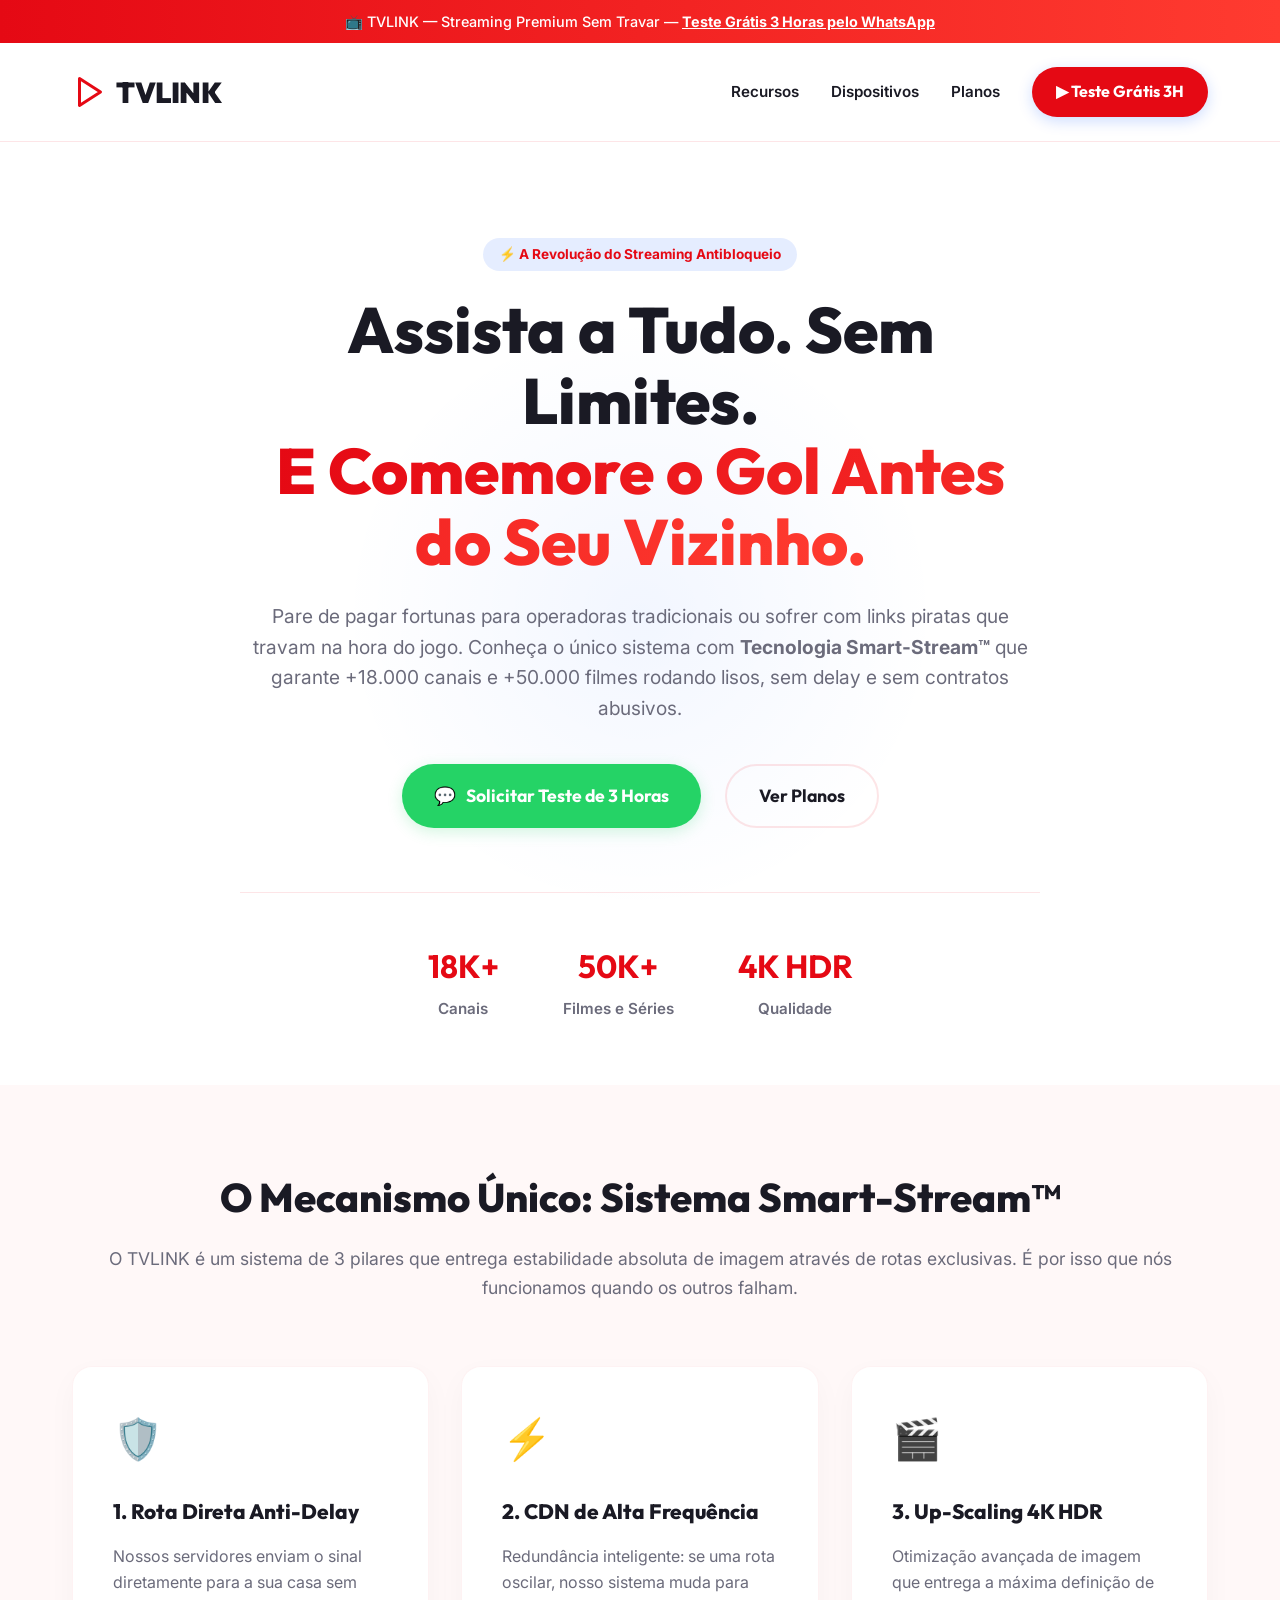
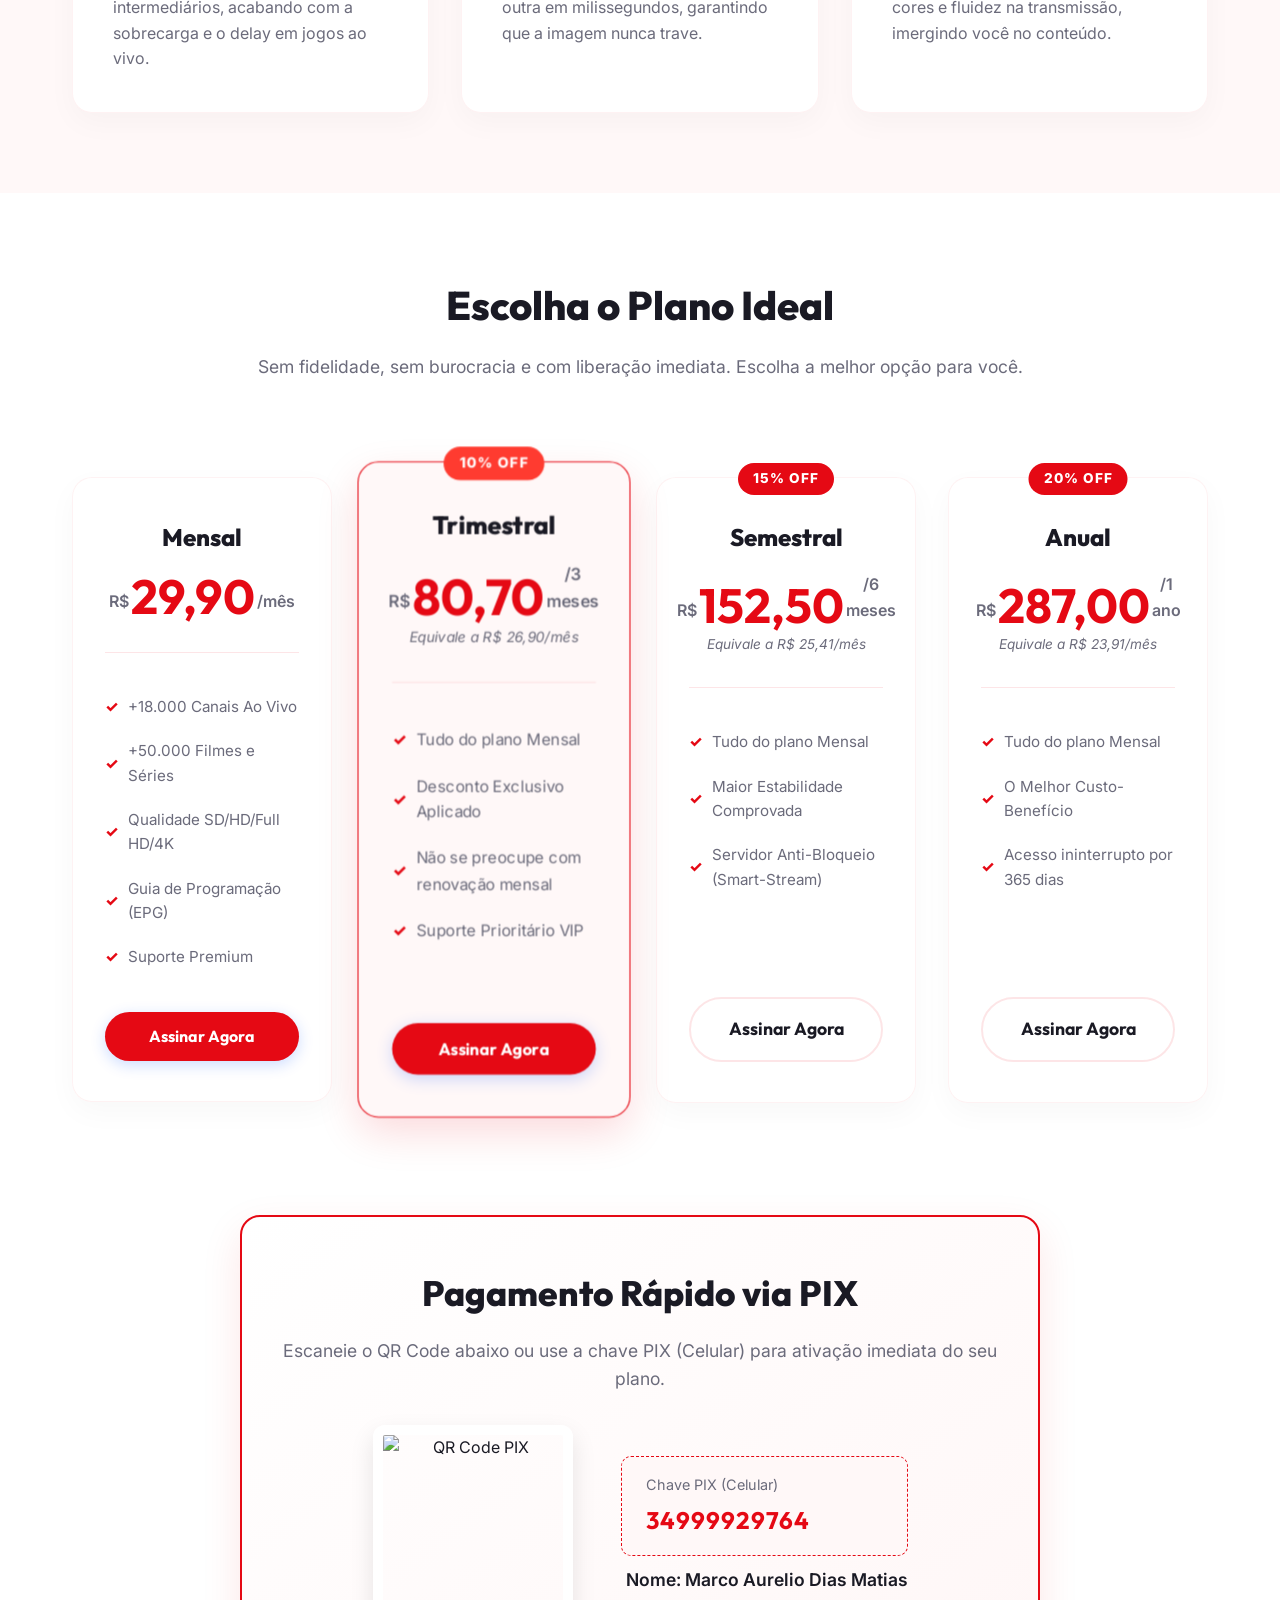
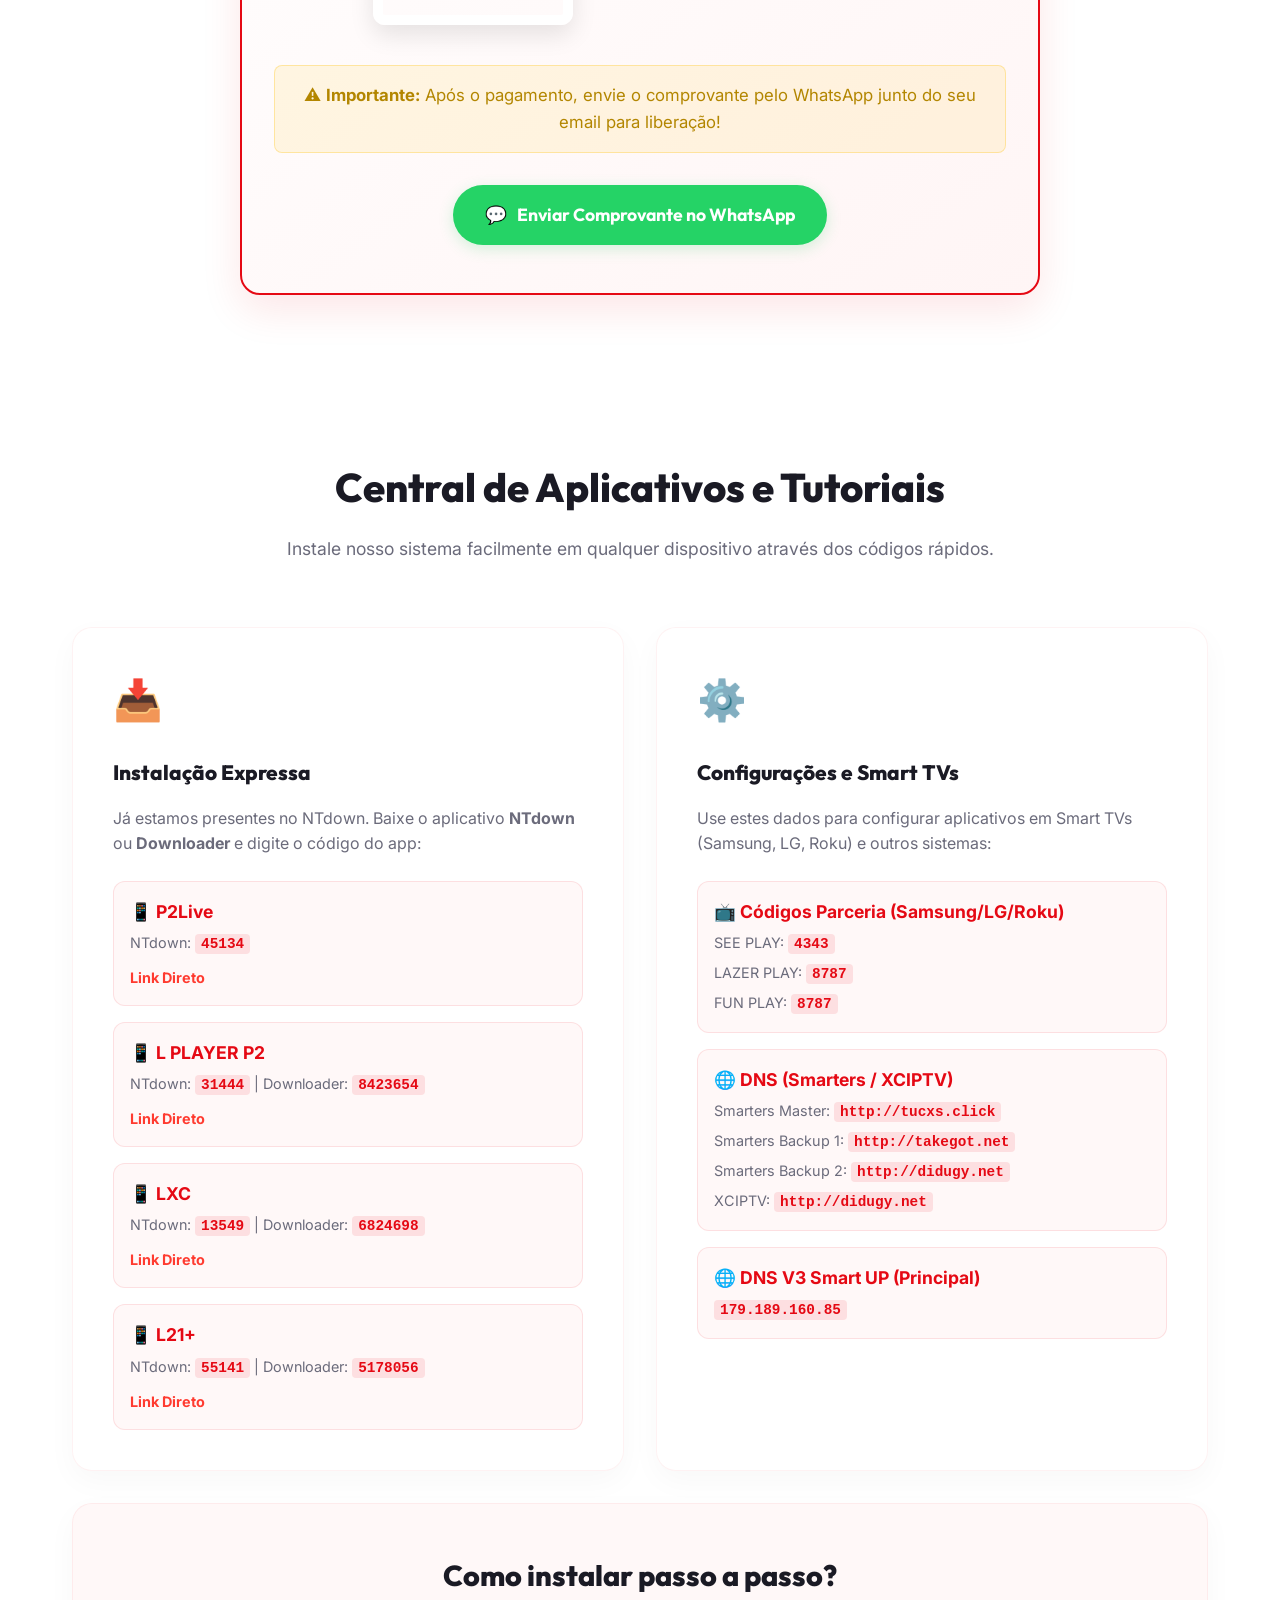
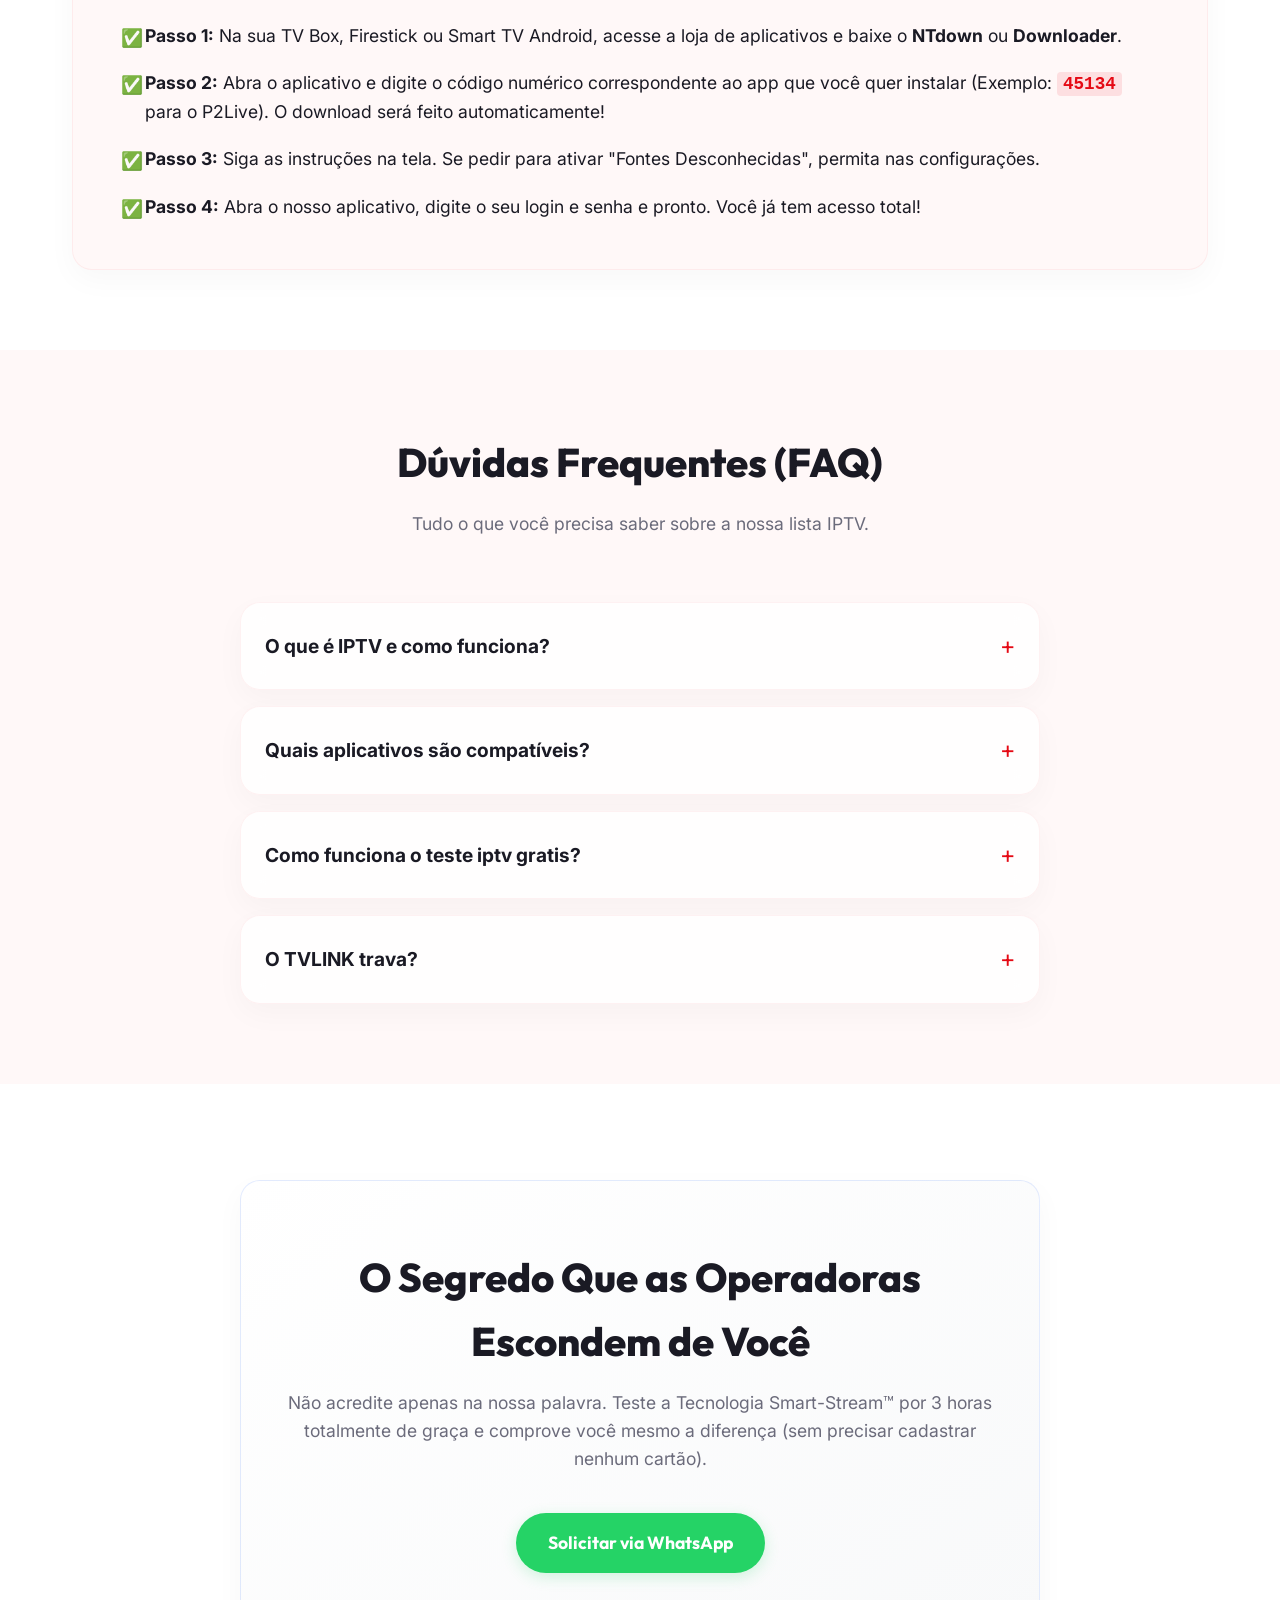
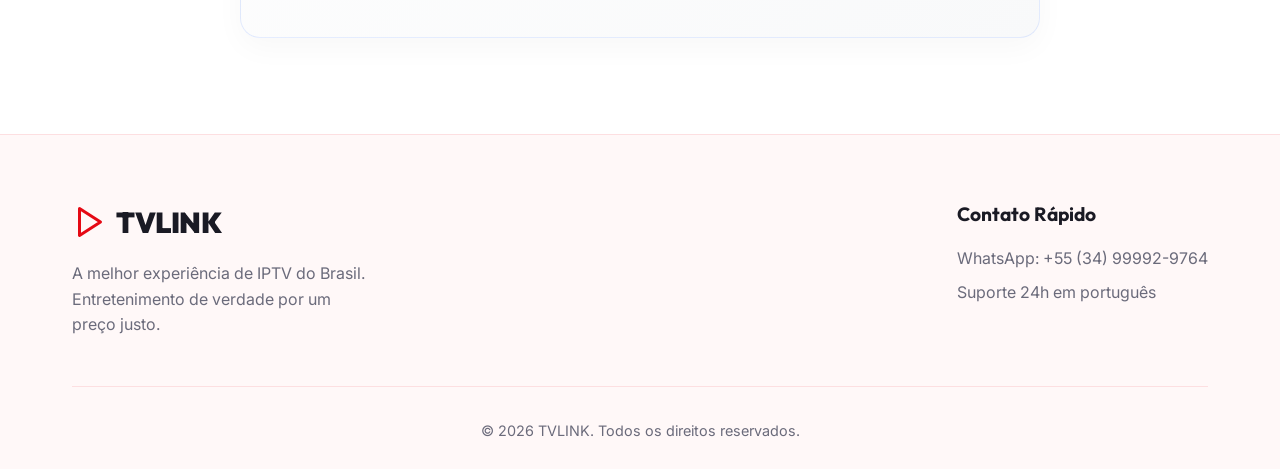
==== commit 62962ca4: "Add mandatory lead capture form" ====
--- a/index.html
+++ b/index.html
@@ -44,7 +44,7 @@
                 <a href="#recursos">Recursos</a>
                 <a href="#dispositivos">Dispositivos</a>
                 <a href="#planos">Planos</a>
-                <a href="https://wa.me/5534999929764?text=Olá, quero meu teste IPTV de 3 horas da TVLINK!" target="_blank" class="btn-primary">▶ Teste Grátis 3H</a>
+                <a href="javascript:void(0)" onclick="openModal('Olá, quero meu teste IPTV de 3 horas da TVLINK!')" class="btn-primary">▶ Teste Grátis 3H</a>
             </nav>
         </div>
     </header>
@@ -58,7 +58,7 @@
                     <p>Pare de pagar fortunas para operadoras tradicionais ou sofrer com links piratas que travam na hora do jogo. Conheça o único sistema com <strong>Tecnologia Smart-Stream™</strong> que garante +18.000 canais e +50.000 filmes rodando lisos, sem delay e sem contratos abusivos.</p>
                     
                     <div class="hero-btns">
-                        <a href="https://wa.me/5534999929764?text=Olá, quero meu teste IPTV de 3 horas da TVLINK!" target="_blank" class="btn-large btn-whatsapp">
+                        <a href="javascript:void(0)" onclick="openModal('Olá, quero meu teste IPTV de 3 horas da TVLINK!')" class="btn-large btn-whatsapp">
                             <span class="icon">💬</span> Solicitar Teste de 3 Horas
                         </a>
                         <a href="#planos" class="btn-outline">Ver Planos</a>
@@ -133,7 +133,7 @@
                             <li>Guia de Programação (EPG)</li>
                             <li>Suporte Premium</li>
                         </ul>
-                        <a href="https://wa.me/5534999929764?text=Olá, quero assinar o plano Mensal de R$ 29,90!" target="_blank" class="btn-primary btn-full">Assinar Agora</a>
+                        <a href="javascript:void(0)" onclick="openModal('Olá, quero assinar o plano Mensal de R$ 29,90!')" class="btn-primary btn-full">Assinar Agora</a>
                     </div>
 
                     <!-- Trimestral -->
@@ -152,7 +152,7 @@
                             <li>Não se preocupe com renovação mensal</li>
                             <li>Suporte Prioritário VIP</li>
                         </ul>
-                        <a href="https://wa.me/5534999929764?text=Olá, quero assinar o plano Trimestral com 10% de desconto!" target="_blank" class="btn-primary btn-full">Assinar Agora</a>
+                        <a href="javascript:void(0)" onclick="openModal('Olá, quero assinar o plano Trimestral com 10% de desconto!')" class="btn-primary btn-full">Assinar Agora</a>
                     </div>
 
                     <!-- Semestral -->
@@ -170,7 +170,7 @@
                             <li>Maior Estabilidade Comprovada</li>
                             <li>Servidor Anti-Bloqueio (Smart-Stream)</li>
                         </ul>
-                        <a href="https://wa.me/5534999929764?text=Olá, quero assinar o plano Semestral com 15% de desconto!" target="_blank" class="btn-outline btn-full">Assinar Agora</a>
+                        <a href="javascript:void(0)" onclick="openModal('Olá, quero assinar o plano Semestral com 15% de desconto!')" class="btn-outline btn-full">Assinar Agora</a>
                     </div>
 
                     <!-- Anual -->
@@ -188,7 +188,7 @@
                             <li>O Melhor Custo-Benefício</li>
                             <li>Acesso ininterrupto por 365 dias</li>
                         </ul>
-                        <a href="https://wa.me/5534999929764?text=Olá, quero assinar o plano Anual com 20% de desconto!" target="_blank" class="btn-outline btn-full">Assinar Agora</a>
+                        <a href="javascript:void(0)" onclick="openModal('Olá, quero assinar o plano Anual com 20% de desconto!')" class="btn-outline btn-full">Assinar Agora</a>
                     </div>
                 </div>
             </div>
@@ -336,7 +336,7 @@
                 <div class="cta-box glass">
                     <h2>O Segredo Que as Operadoras Escondem de Você</h2>
                     <p>Não acredite apenas na nossa palavra. Teste a Tecnologia Smart-Stream™ por 3 horas totalmente de graça e comprove você mesmo a diferença (sem precisar cadastrar nenhum cartão).</p>
-                    <a href="https://wa.me/5534999929764?text=Olá, quero meu teste IPTV de 3 horas da TVLINK!" target="_blank" class="btn-large btn-whatsapp">
+                    <a href="javascript:void(0)" onclick="openModal('Olá, quero meu teste IPTV de 3 horas da TVLINK!')" class="btn-large btn-whatsapp">
                         Solicitar via WhatsApp
                     </a>
                 </div>
@@ -367,5 +367,57 @@
             </div>
         </div>
     </footer>
+
+    <!-- Modal Formulário Lead -->
+    <div id="leadModal" class="modal-overlay">
+        <div class="modal-box glass">
+            <button class="close-modal" onclick="closeModal()">×</button>
+            <h2>Quase lá! 🚀</h2>
+            <p>Preencha os dados abaixo para continuarmos o atendimento.</p>
+            
+            <form id="leadForm" onsubmit="submitForm(event)">
+                <div class="input-group">
+                    <label for="nome">Seu Nome</label>
+                    <input type="text" id="nome" required placeholder="Digite seu nome">
+                </div>
+                <div class="input-group">
+                    <label for="email">Seu Melhor E-mail</label>
+                    <input type="email" id="email" required placeholder="email@exemplo.com">
+                </div>
+                <div class="input-group">
+                    <label for="whatsapp">Seu WhatsApp</label>
+                    <input type="tel" id="whatsapp" required placeholder="(11) 99999-9999" pattern="[\d\s\-\(\)]+">
+                </div>
+                <button type="submit" class="btn-primary btn-full" style="margin-top: 1rem;">Confirmar e Liberar Acesso</button>
+            </form>
+        </div>
+    </div>
+
+    <script>
+        let currentWhatsappMsg = "";
+        
+        function openModal(msg) {
+            currentWhatsappMsg = msg || "Olá! Acabei de me cadastrar no site.";
+            document.getElementById('leadModal').style.display = 'flex';
+        }
+        
+        function closeModal() {
+            document.getElementById('leadModal').style.display = 'none';
+        }
+
+        function submitForm(event) {
+            event.preventDefault();
+            const nome = document.getElementById('nome').value;
+            const email = document.getElementById('email').value;
+            const zap = document.getElementById('whatsapp').value;
+            
+            const texto = `${currentWhatsappMsg}%0A%0A*-- Meus Dados --*%0ANome: ${nome}%0AE-mail: ${email}%0AWhatsApp: ${zap}`;
+            const url = `https://wa.me/5534999929764?text=${texto}`;
+            
+            window.open(url, '_blank');
+            closeModal();
+            document.getElementById('leadForm').reset();
+        }
+    </script>
 </body>
 </html>
--- a/style.css
+++ b/style.css
@@ -1,14 +1,14 @@
 :root {
     --bg-color: #FFFFFF;
-    --bg-secondary: #F8F9FA;
-    --primary: #0052FF;
-    --primary-hover: #0043D1;
-    --accent: #8A2BE2;
+    --bg-secondary: #FFF8F8;
+    --primary: #E50914;
+    --primary-hover: #B20710;
+    --accent: #FF3B30;
     --text-main: #1A1A24;
     --text-muted: #6B6B7B;
-    --border: rgba(0, 0, 0, 0.08);
+    --border: rgba(229, 9, 20, 0.1);
     --glass-bg: rgba(255, 255, 255, 0.85);
-    --glass-border: rgba(0, 0, 0, 0.05);
+    --glass-border: rgba(229, 9, 20, 0.05);
 }
 
 * {
@@ -421,7 +421,7 @@
 }
 
 code {
-    background: rgba(0, 82, 255, 0.1);
+    background: rgba(229, 9, 20, 0.1);
     color: var(--primary);
     padding: 2px 6px;
     border-radius: 4px;
@@ -561,7 +561,7 @@
     background: var(--bg-secondary);
     border-color: var(--primary);
     transform: scale(1.05);
-    box-shadow: 0 15px 40px rgba(0, 82, 255, 0.15);
+    box-shadow: 0 15px 40px rgba(229, 9, 20, 0.15);
     z-index: 2;
 }
 
@@ -656,6 +656,82 @@
     display: block;
 }
 
+/* Modal Lead Capture */
+.modal-overlay {
+    display: none;
+    position: fixed;
+    top: 0; left: 0; right: 0; bottom: 0;
+    background: rgba(0, 0, 0, 0.7);
+    z-index: 1000;
+    align-items: center;
+    justify-content: center;
+    backdrop-filter: blur(5px);
+}
+
+.modal-box {
+    background: var(--bg-secondary);
+    padding: 2.5rem;
+    border-radius: 20px;
+    max-width: 450px;
+    width: 90%;
+    position: relative;
+    border: 2px solid var(--primary);
+    box-shadow: 0 20px 50px rgba(229, 9, 20, 0.2);
+}
+
+.close-modal {
+    position: absolute;
+    top: 15px;
+    right: 20px;
+    background: none;
+    border: none;
+    font-size: 2rem;
+    cursor: pointer;
+    color: var(--text-muted);
+}
+
+.modal-box h2 {
+    color: var(--text-main);
+    margin-bottom: 0.5rem;
+}
+
+.modal-box p {
+    color: var(--text-muted);
+    margin-bottom: 1.5rem;
+    font-size: 0.95rem;
+}
+
+.input-group {
+    margin-bottom: 1.2rem;
+    text-align: left;
+}
+
+.input-group label {
+    display: block;
+    margin-bottom: 5px;
+    font-weight: 600;
+    font-size: 0.9rem;
+    color: var(--text-main);
+}
+
+.input-group input {
+    width: 100%;
+    padding: 12px 15px;
+    border: 1px solid var(--border);
+    border-radius: 8px;
+    background: var(--bg-color);
+    font-family: inherit;
+    font-size: 1rem;
+    color: var(--text-main);
+    transition: all 0.3s ease;
+}
+
+.input-group input:focus {
+    outline: none;
+    border-color: var(--primary);
+    box-shadow: 0 0 0 3px rgba(229, 9, 20, 0.1);
+}
+
 /* Payment Section */
 .payment-section {
     padding: 2rem 0 5rem;
@@ -668,8 +744,8 @@
     padding: 3rem 2rem;
     text-align: center;
     border: 2px solid var(--primary);
-    background: linear-gradient(145deg, #FFFFFF 0%, #F0F8FF 100%);
-    box-shadow: 0 15px 40px rgba(0, 82, 255, 0.1);
+    background: linear-gradient(145deg, #FFFFFF 0%, #FFF5F5 100%);
+    box-shadow: 0 15px 40px rgba(229, 9, 20, 0.1);
 }
 
 .payment-box h2 {
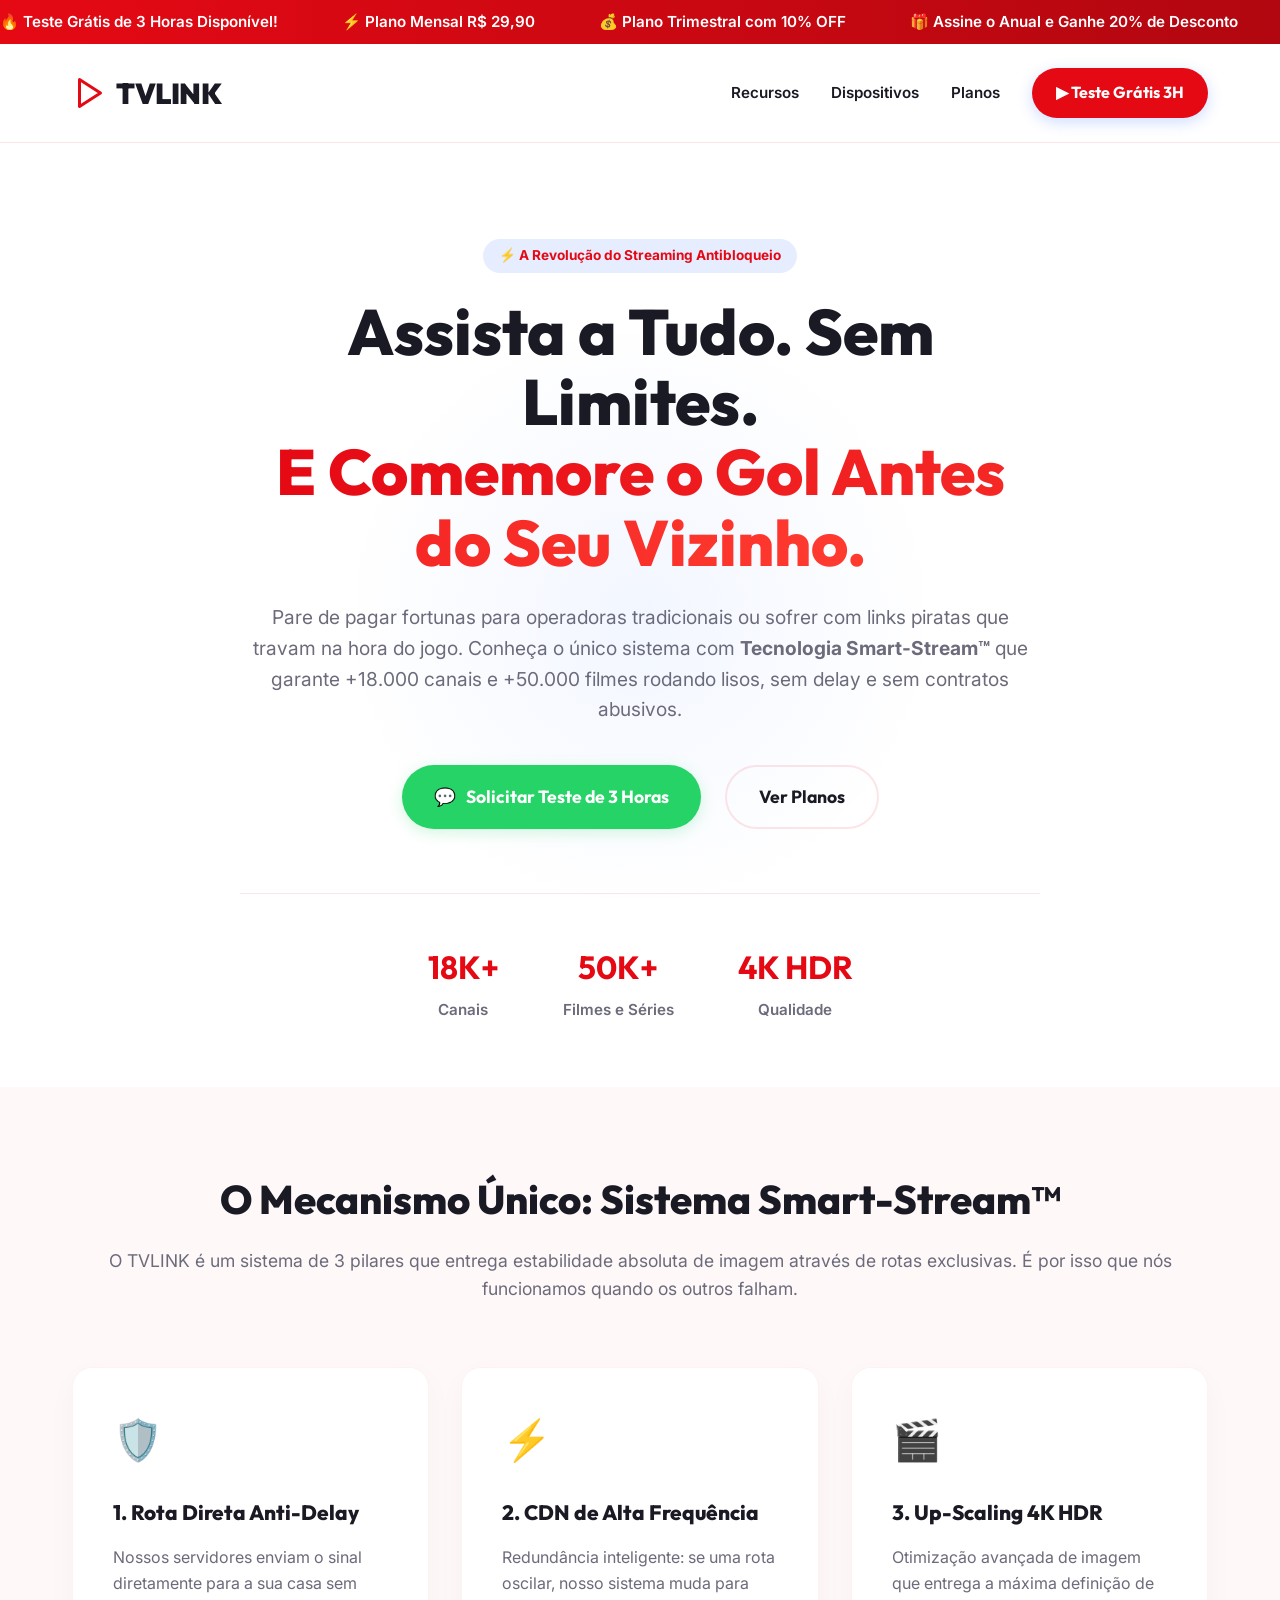
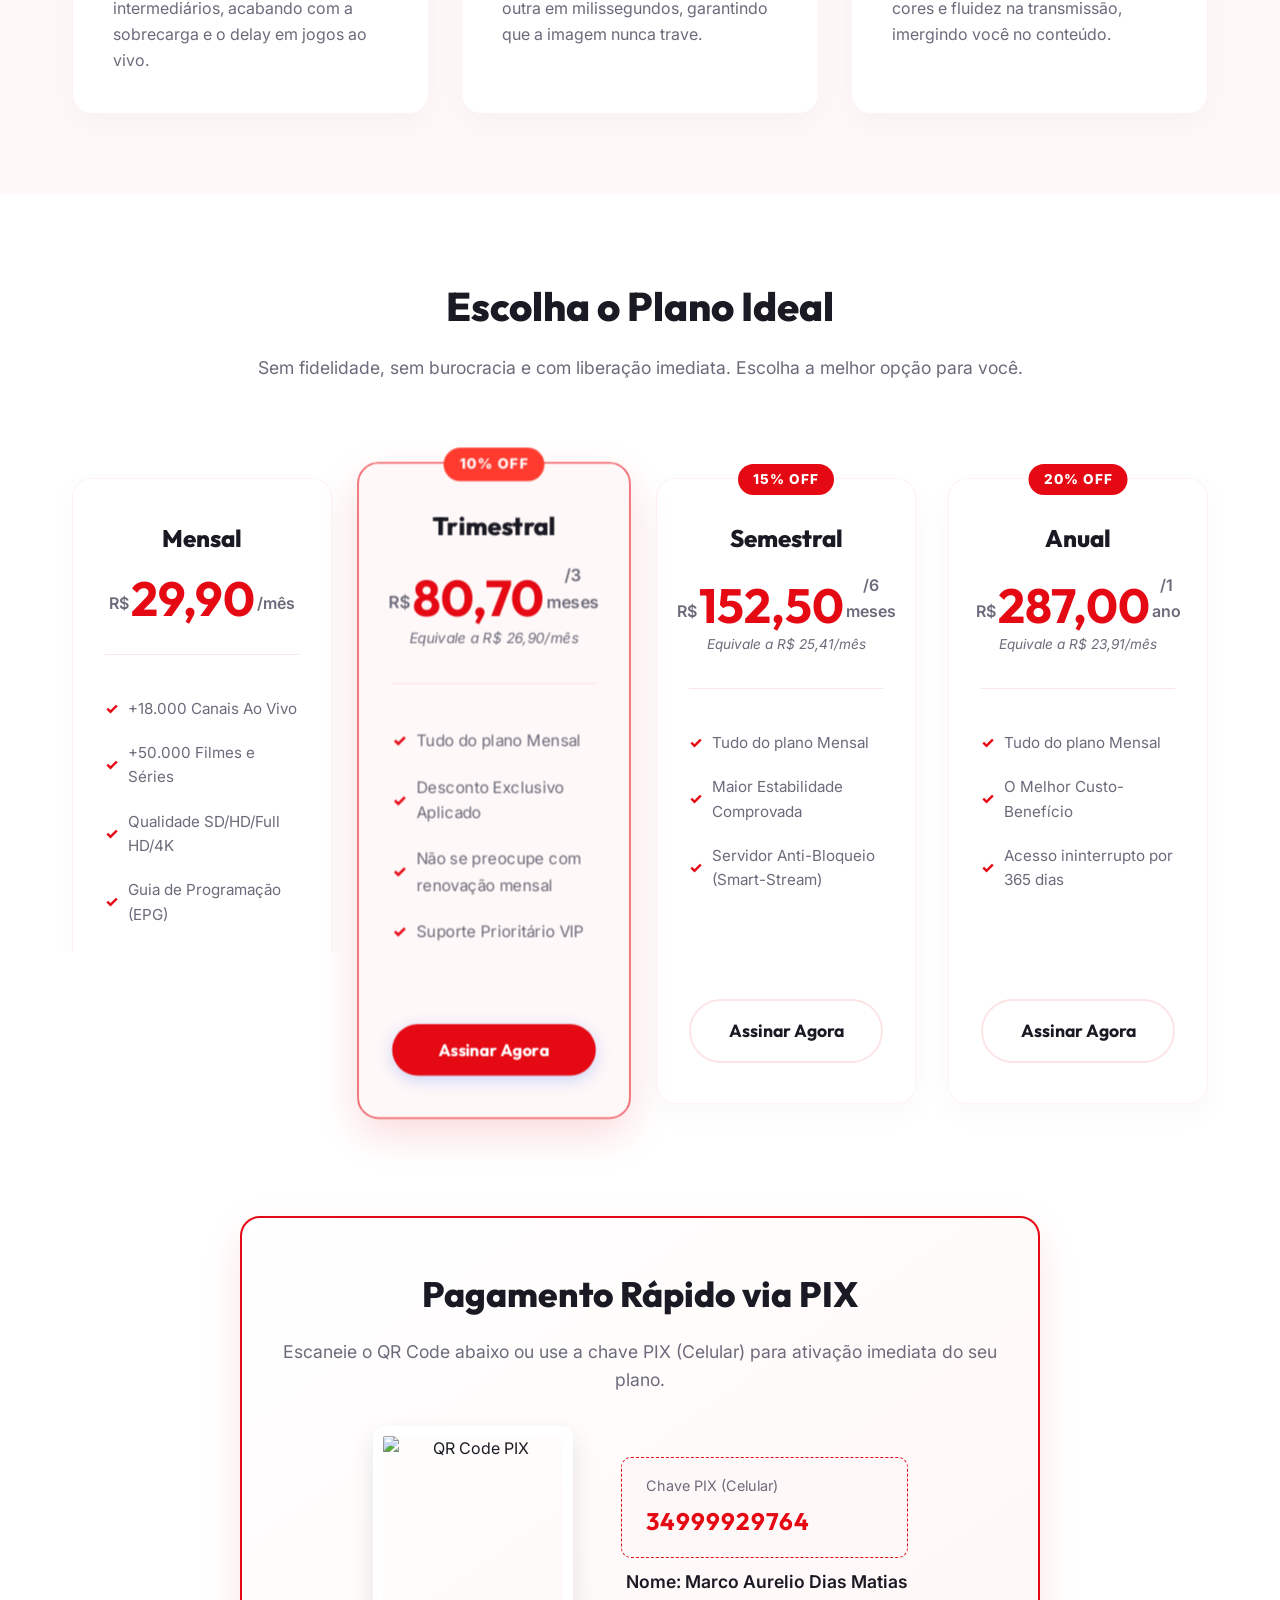
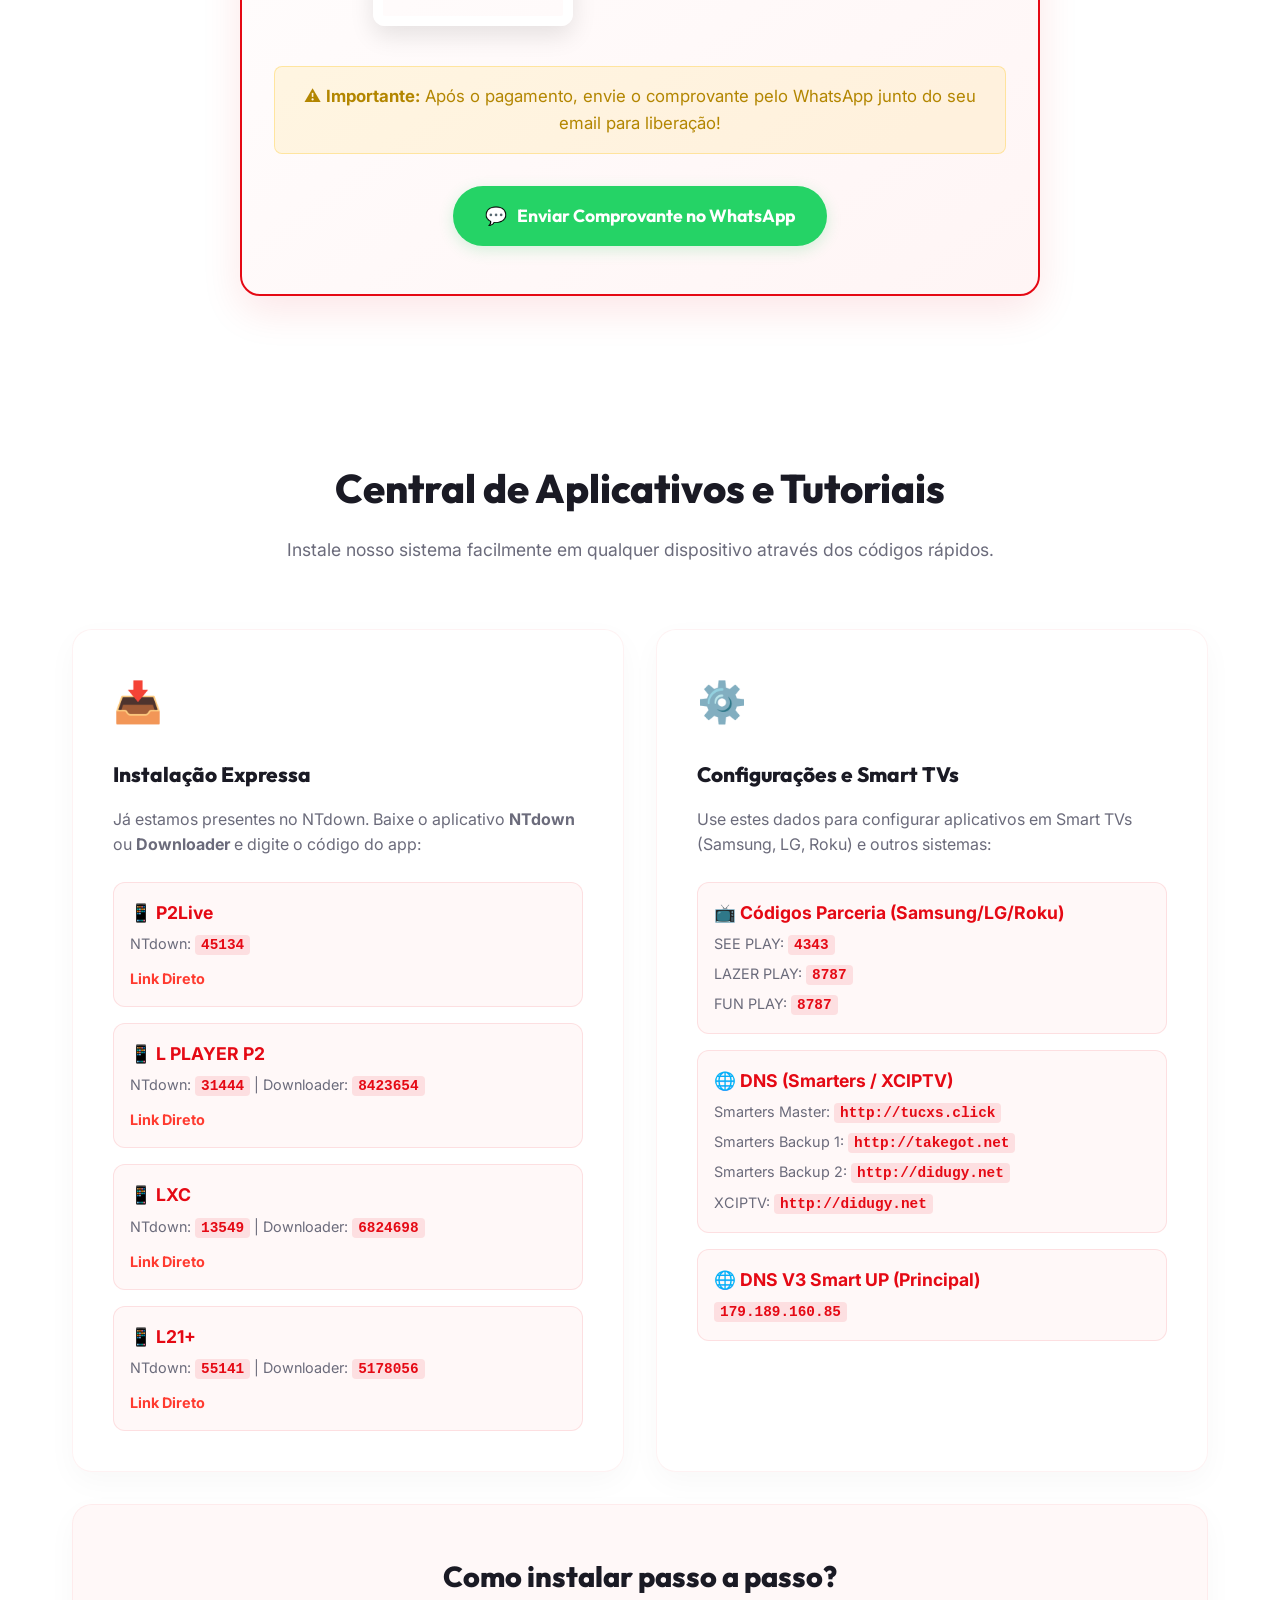
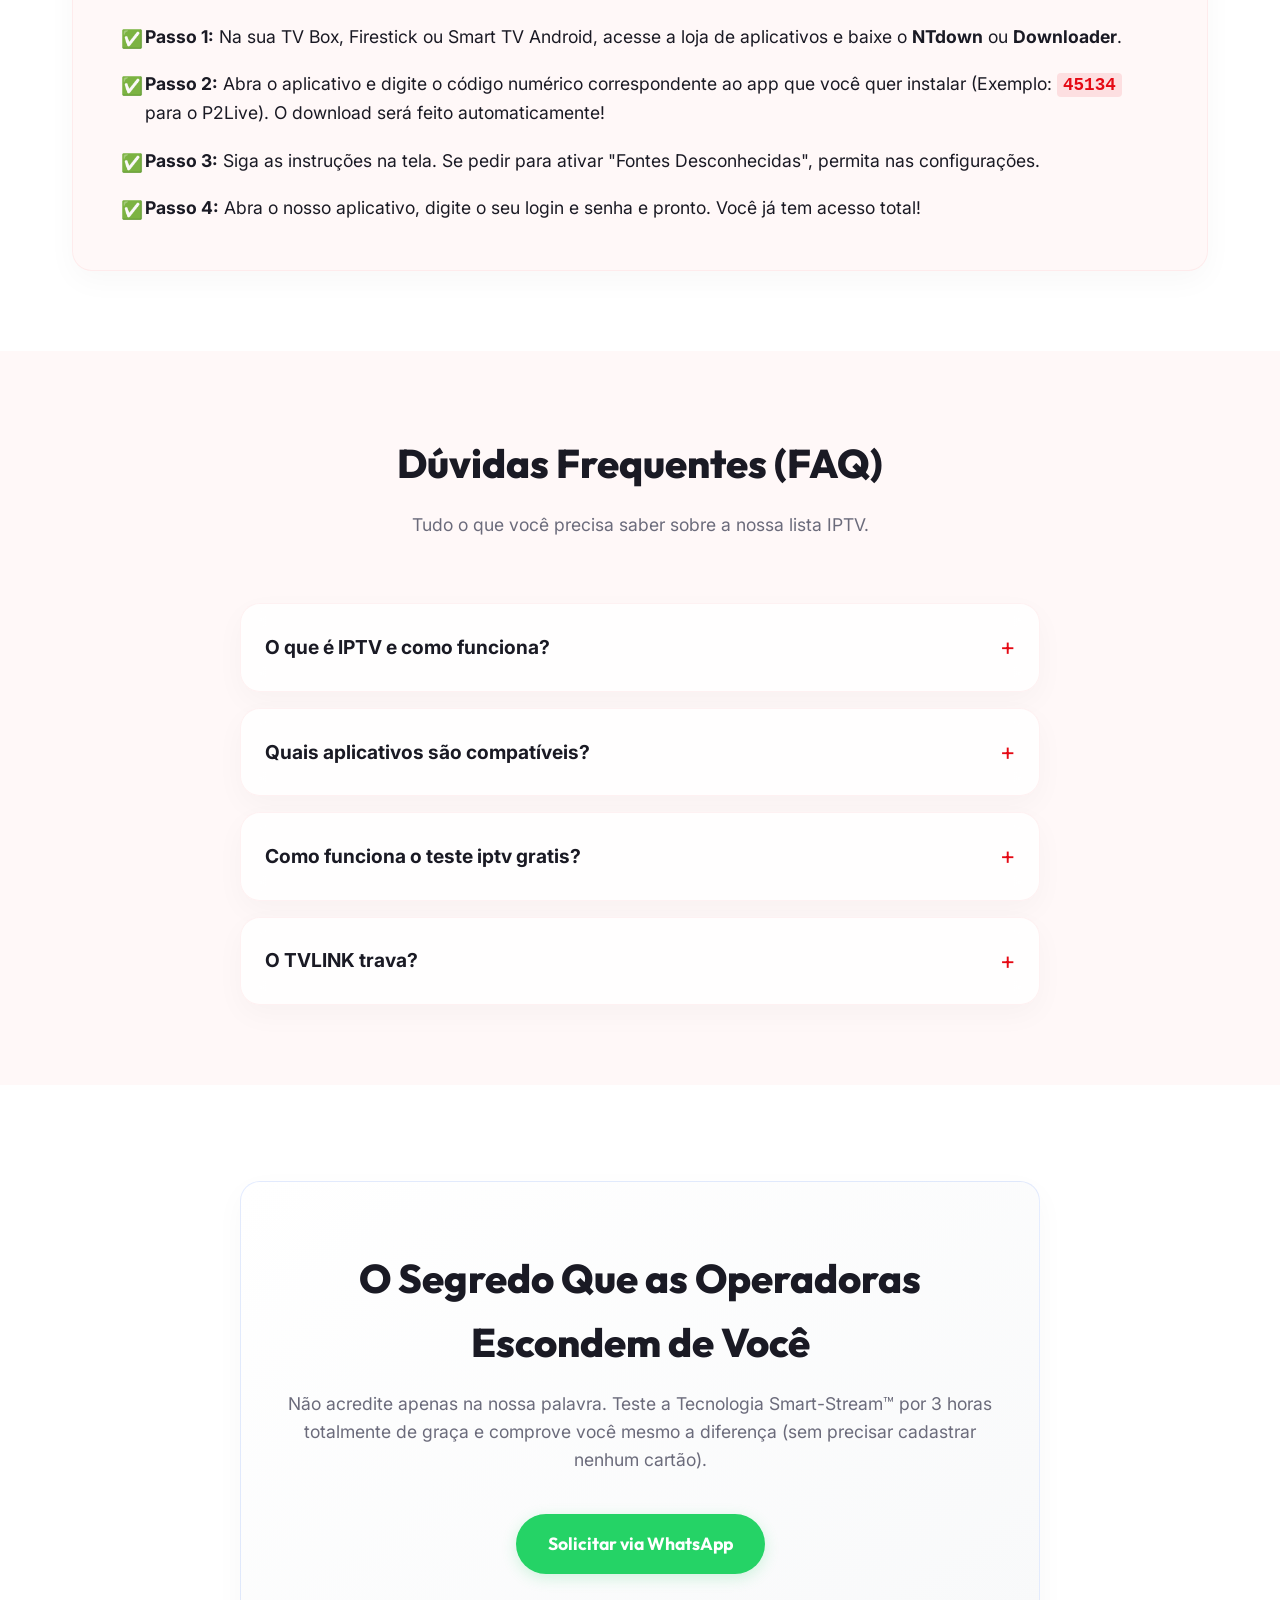
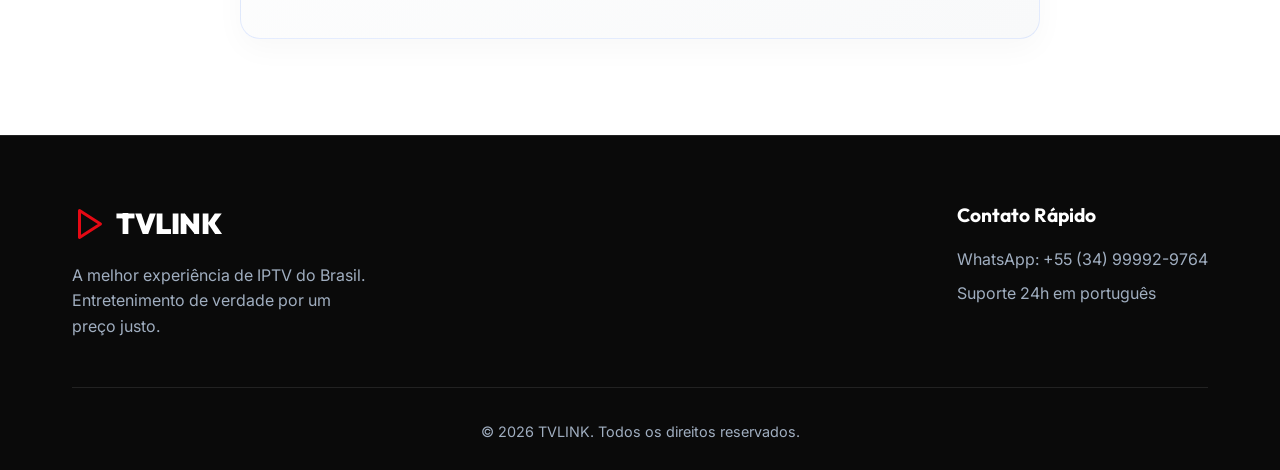
==== commit 3c778d90: "Add interactive scrolling marquee to top bar" ====
--- a/index.html
+++ b/index.html
@@ -29,7 +29,18 @@
 </head>
 <body>
     <div class="announce">
-        📺 TVLINK — Streaming Premium Sem Travar — <a href="https://wa.me/5534999929764?text=Olá, quero meu teste IPTV de 3 horas da TVLINK!" target="_blank">Teste Grátis 3 Horas pelo WhatsApp</a>
+        <div class="marquee">
+            <span>🔥 Teste Grátis de 3 Horas Disponível!</span>
+            <span>⚡ Plano Mensal R$ 29,90</span>
+            <span>💰 Plano Trimestral com 10% OFF</span>
+            <span>🎁 Assine o Anual e Ganhe 20% de Desconto</span>
+            <span>📺 +18.000 Canais Ao Vivo em 4K HDR</span>
+            <span>🔥 Teste Grátis de 3 Horas Disponível!</span>
+            <span>⚡ Plano Mensal R$ 29,90</span>
+            <span>💰 Plano Trimestral com 10% OFF</span>
+            <span>🎁 Assine o Anual e Ganhe 20% de Desconto</span>
+            <span>📺 +18.000 Canais Ao Vivo em 4K HDR</span>
+        </div>
     </div>
 
     <header>
--- a/style.css
+++ b/style.css
@@ -44,16 +44,34 @@
 
 /* Announce Bar */
 .announce {
-    background: linear-gradient(90deg, var(--primary), var(--accent));
+    background: linear-gradient(90deg, var(--primary), var(--primary-hover));
     color: #fff;
-    text-align: center;
-    padding: 10px;
-    font-size: 0.9rem;
-    font-weight: 500;
-}
-.announce a {
-    text-decoration: underline;
-    font-weight: 700;
+    padding: 10px 0;
+    overflow: hidden;
+    white-space: nowrap;
+    position: relative;
+    font-weight: 600;
+    font-size: 0.95rem;
+    cursor: default;
+}
+
+.marquee {
+    display: inline-flex;
+    animation: marquee 30s linear infinite;
+    gap: 4rem;
+}
+
+.marquee span {
+    display: inline-block;
+}
+
+@keyframes marquee {
+    0% { transform: translateX(0); }
+    100% { transform: translateX(calc(-50% - 2rem)); }
+}
+
+.announce:hover .marquee {
+    animation-play-state: paused;
 }
 
 /* Header */
@@ -341,9 +359,10 @@
 
 /* Footer */
 footer {
-    border-top: 1px solid var(--border);
+    border-top: 1px solid #222;
     padding: 4rem 0 2rem;
-    background: var(--bg-secondary);
+    background: #0A0A0A;
+    color: #FFFFFF;
 }
 
 .footer-content {
@@ -354,8 +373,12 @@
     gap: 2rem;
 }
 
+.footer-brand .logo-text {
+    color: #FFFFFF;
+}
+
 .footer-brand p {
-    color: var(--text-muted);
+    color: #A0AEC0;
     max-width: 300px;
     margin-top: 1rem;
 }
@@ -365,18 +388,18 @@
     font-family: 'Outfit', sans-serif;
     font-size: 1.2rem;
     margin-bottom: 1rem;
-    color: var(--text-main);
+    color: #FFFFFF;
 }
 .footer-links p {
-    color: var(--text-muted);
+    color: #A0AEC0;
     margin-bottom: 0.5rem;
 }
 
 .footer-bottom {
     text-align: center;
     padding-top: 2rem;
-    border-top: 1px solid var(--border);
-    color: var(--text-muted);
+    border-top: 1px solid #222;
+    color: #A0AEC0;
     font-size: 0.9rem;
 }
 
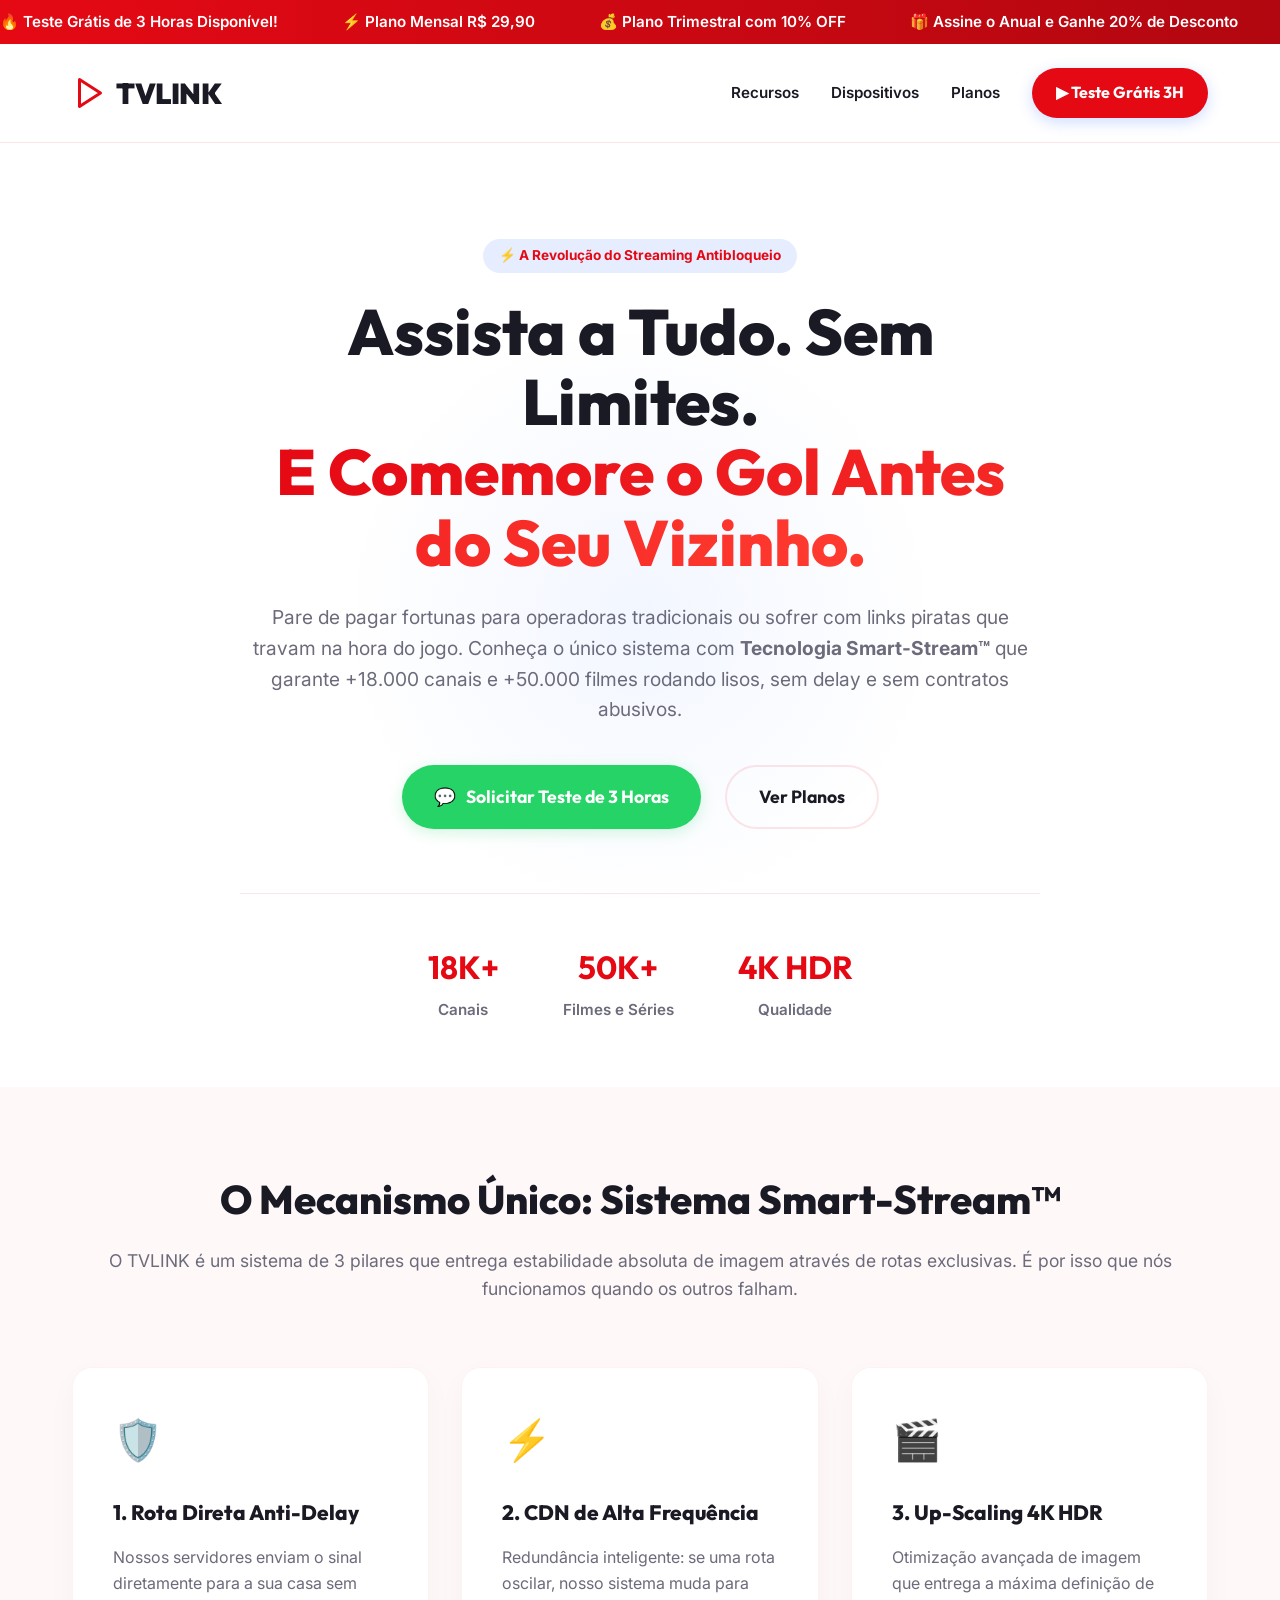
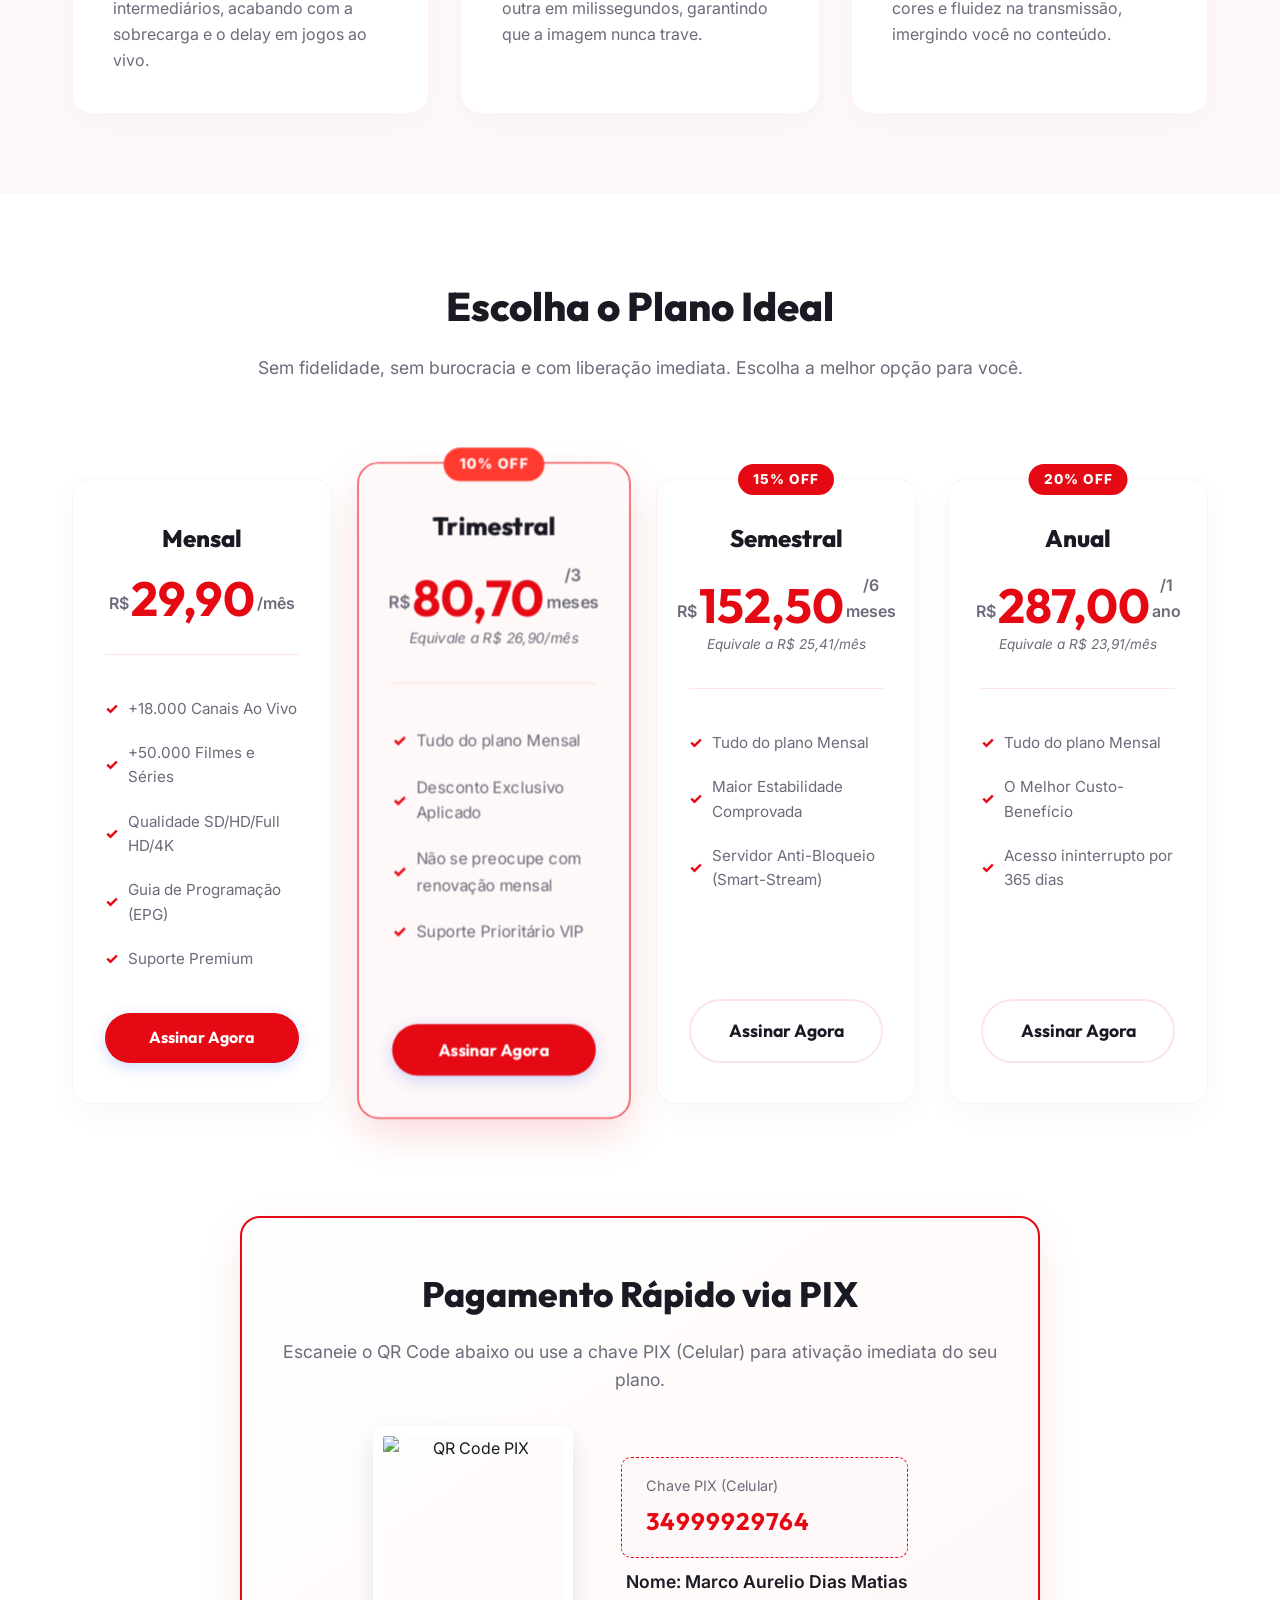
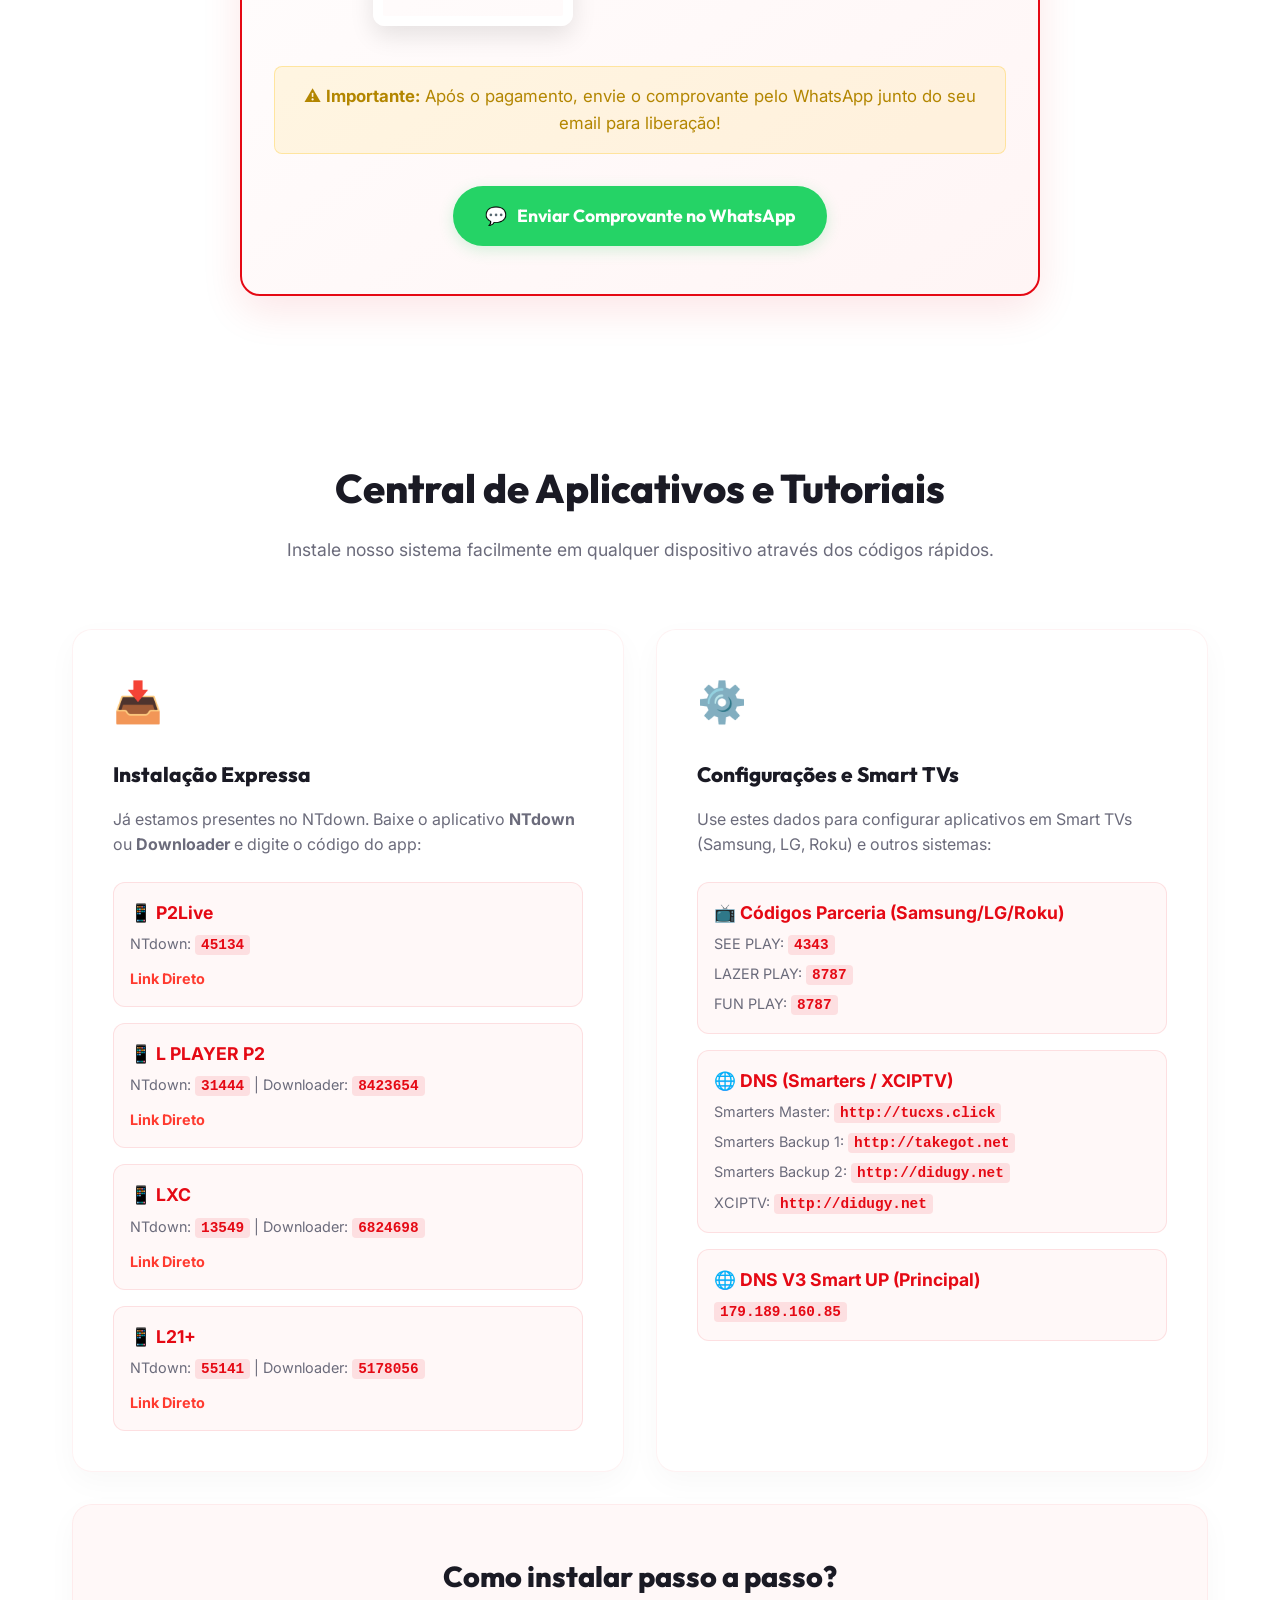
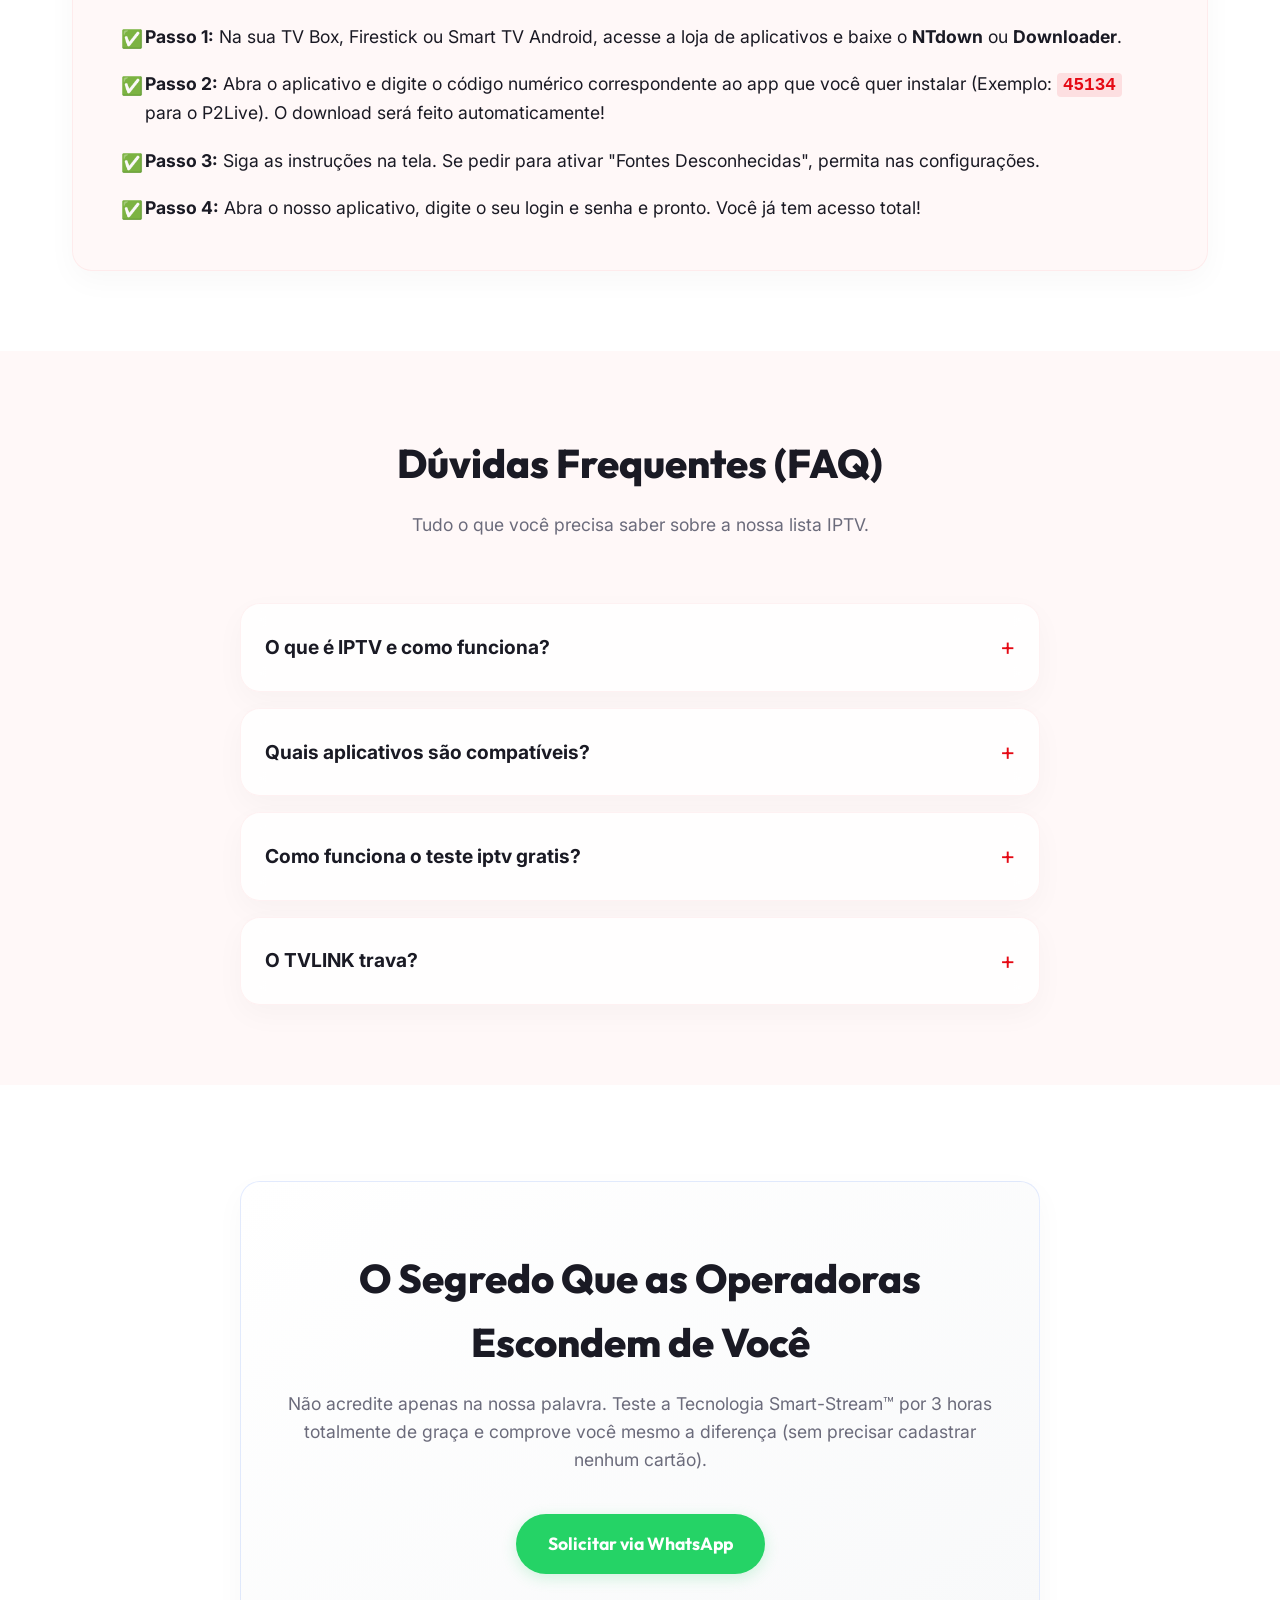
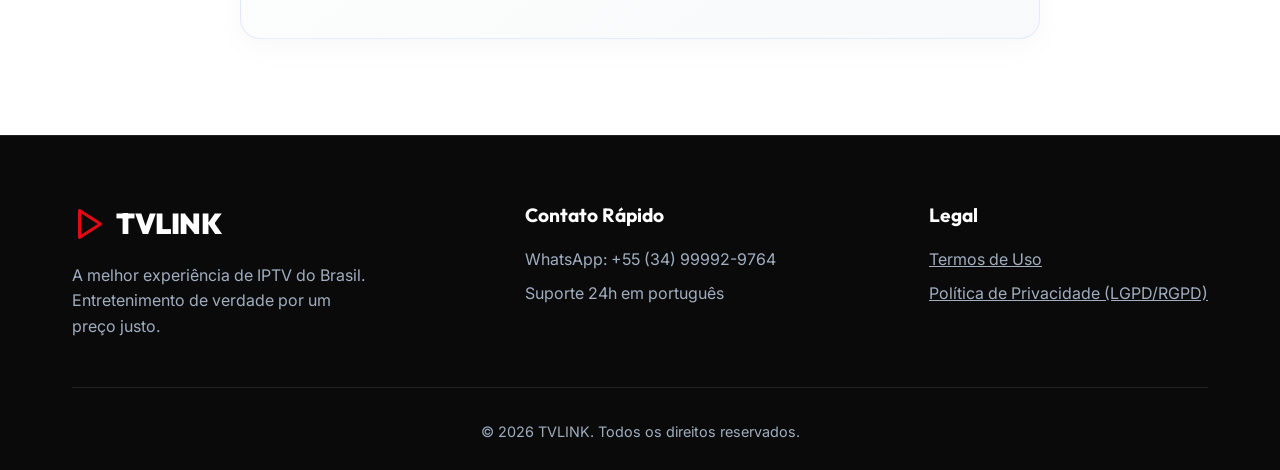
==== commit 8e0f7e3f: "Add LGPD and RGPD legal pages for Brazil and Portugal" ====
--- a/index.html
+++ b/index.html
@@ -372,6 +372,11 @@
                     <p>WhatsApp: +55 (34) 99992-9764</p>
                     <p>Suporte 24h em português</p>
                 </div>
+                <div class="footer-links">
+                    <strong>Legal</strong>
+                    <p><a href="termos.html" style="text-decoration: underline;">Termos de Uso</a></p>
+                    <p><a href="privacidade.html" style="text-decoration: underline;">Política de Privacidade (LGPD/RGPD)</a></p>
+                </div>
             </div>
             <div class="footer-bottom">
                 <p>&copy; 2026 TVLINK. Todos os direitos reservados.</p>
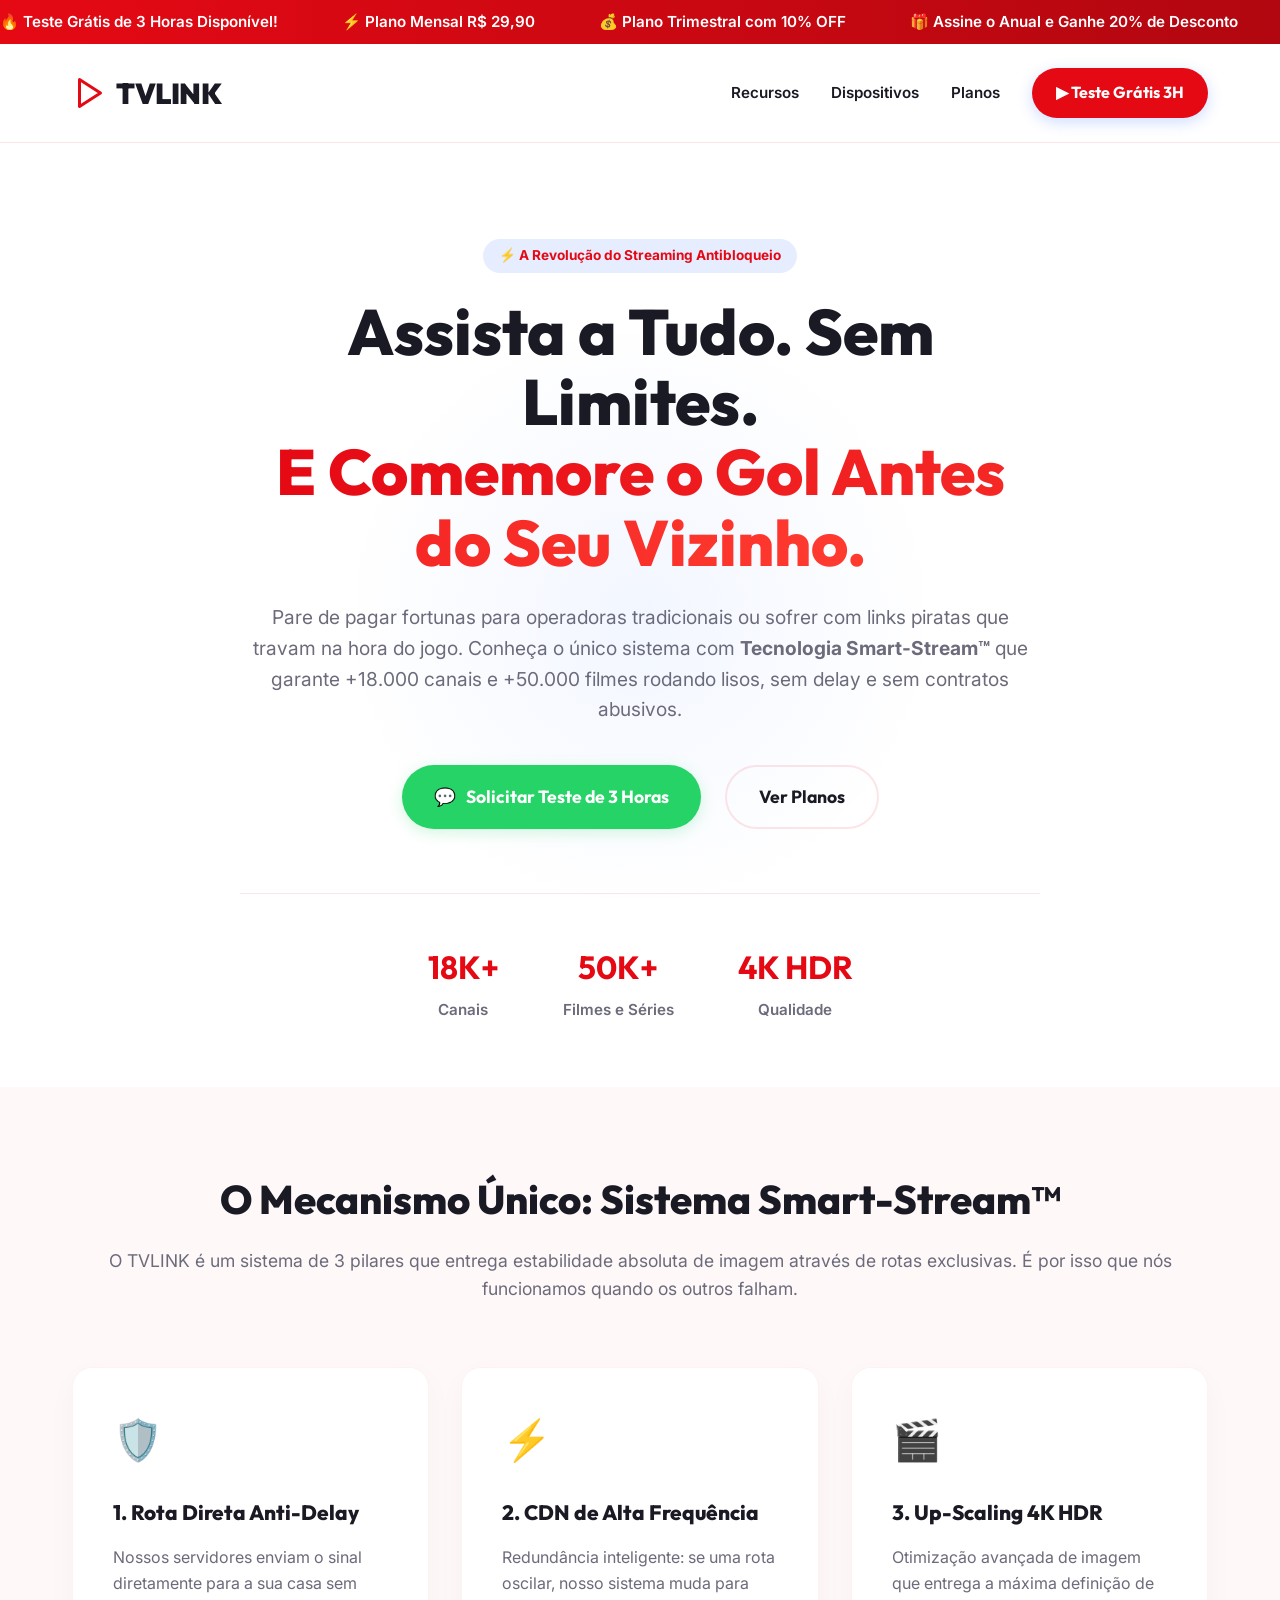
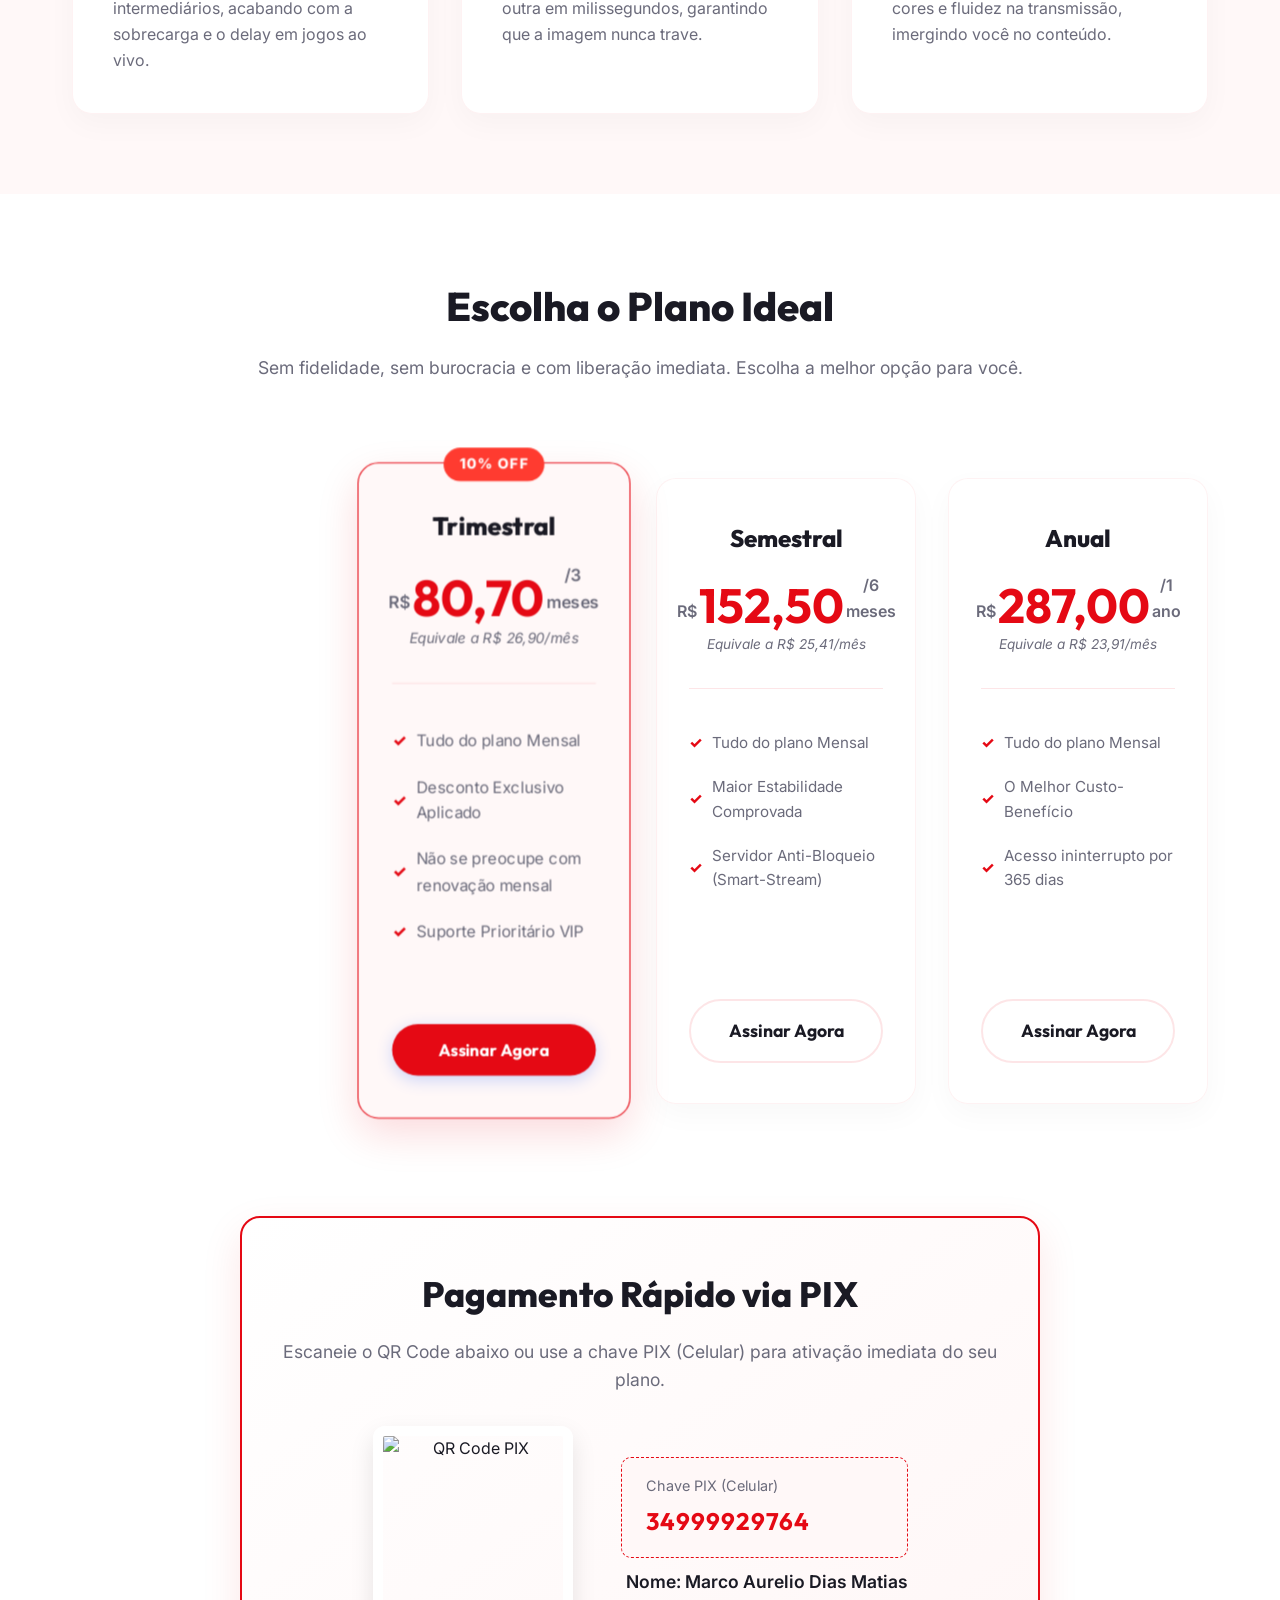
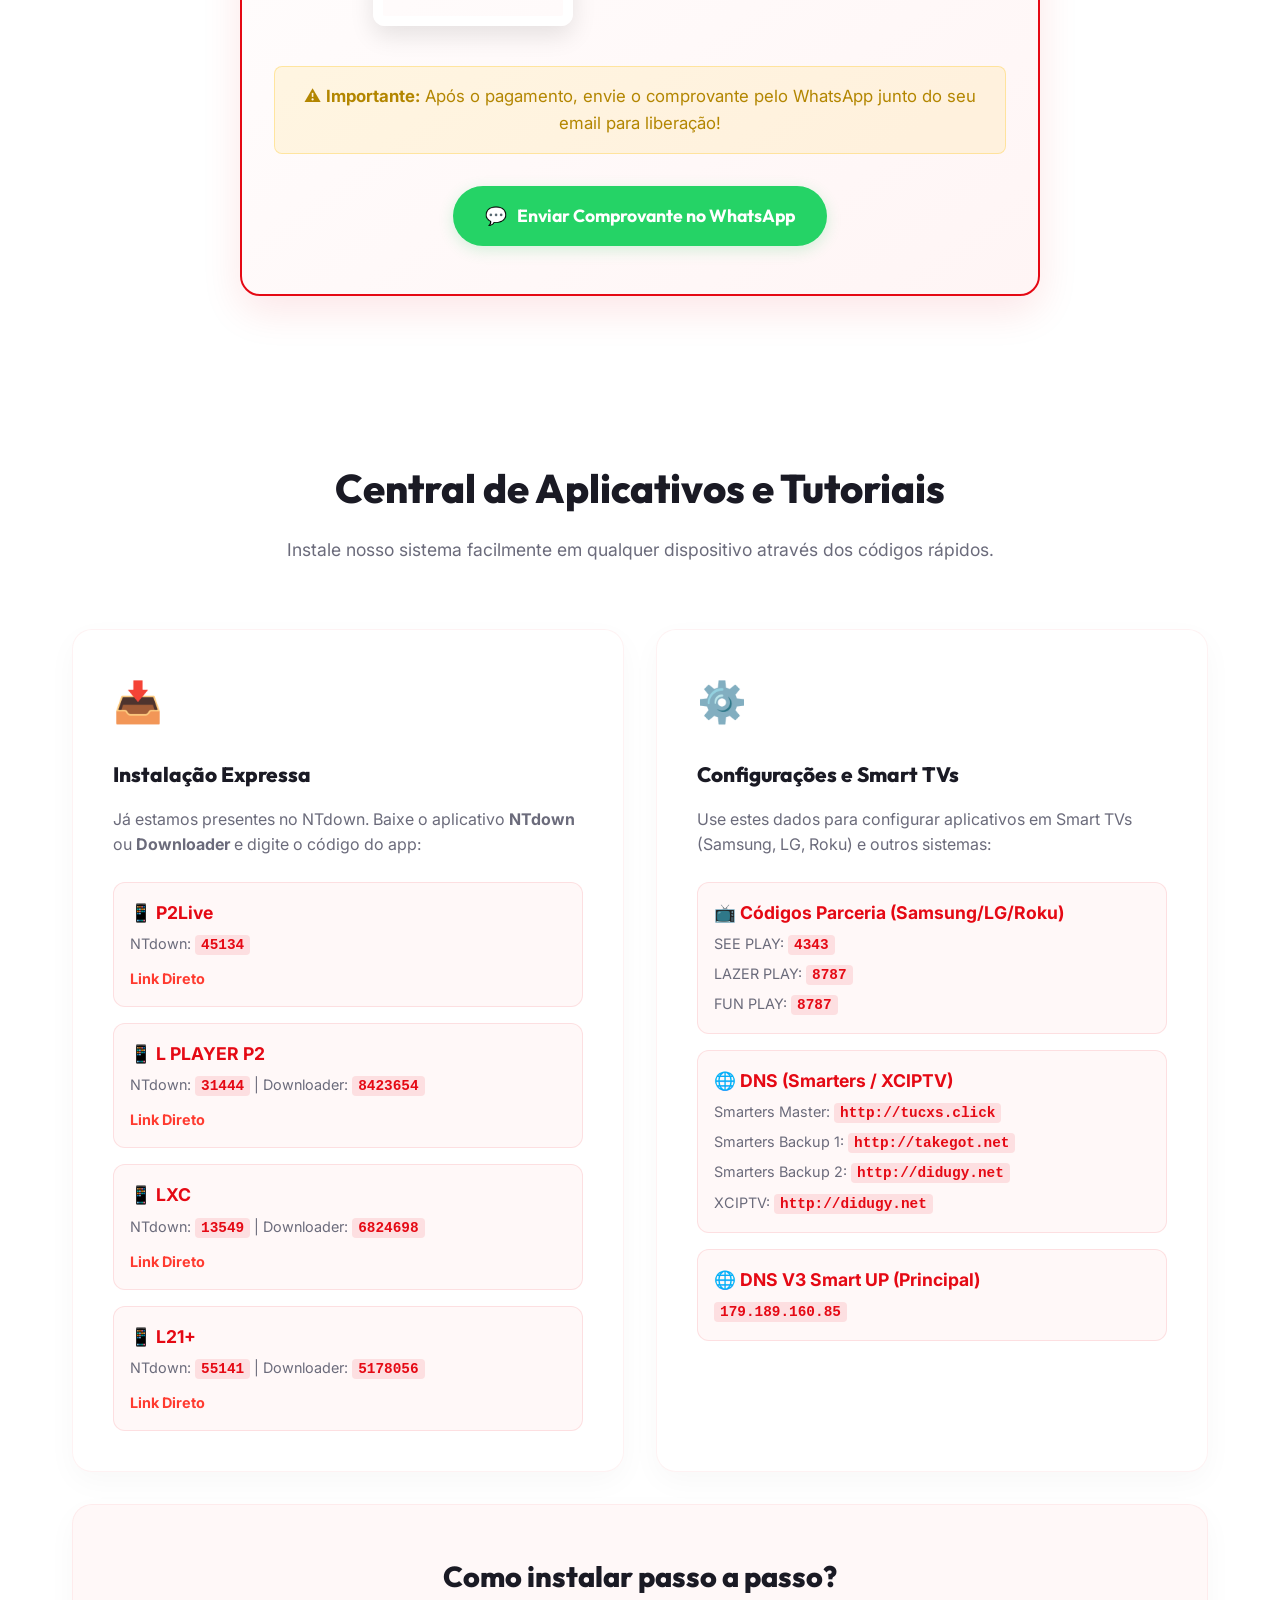
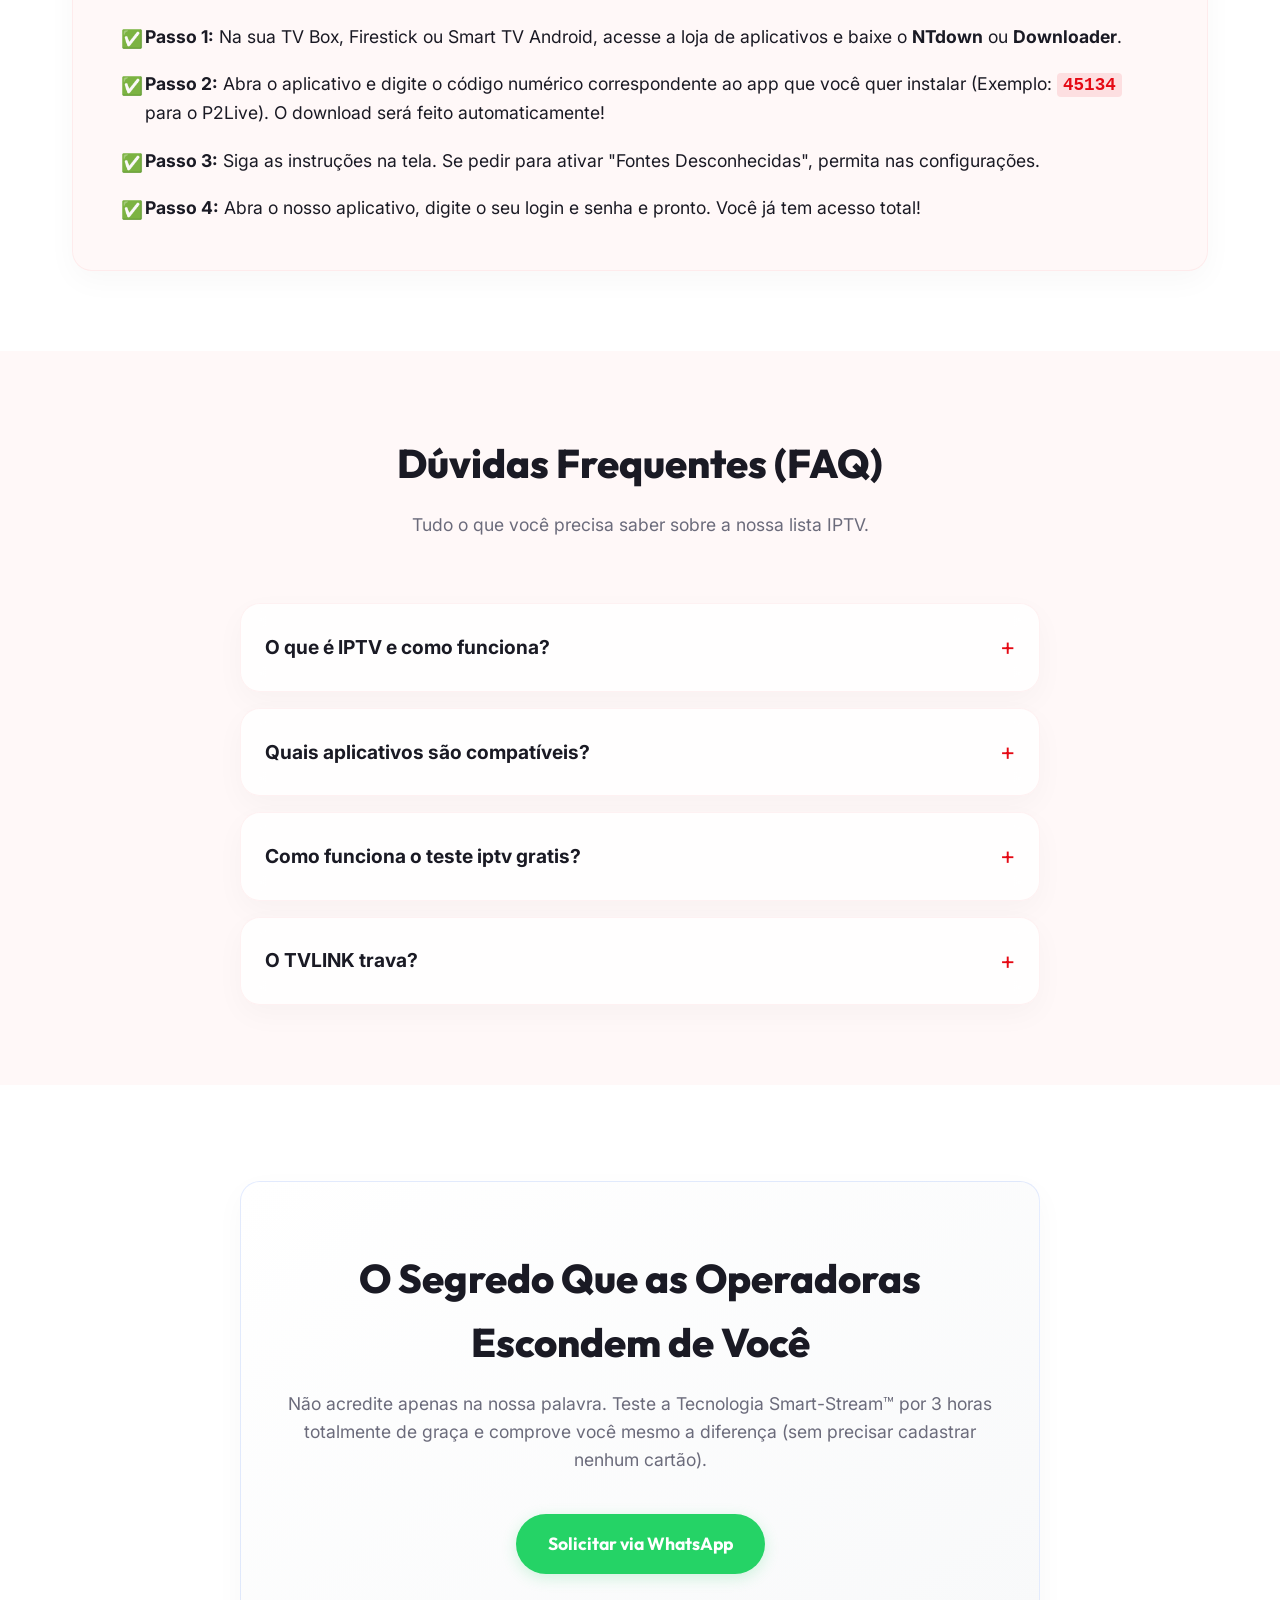
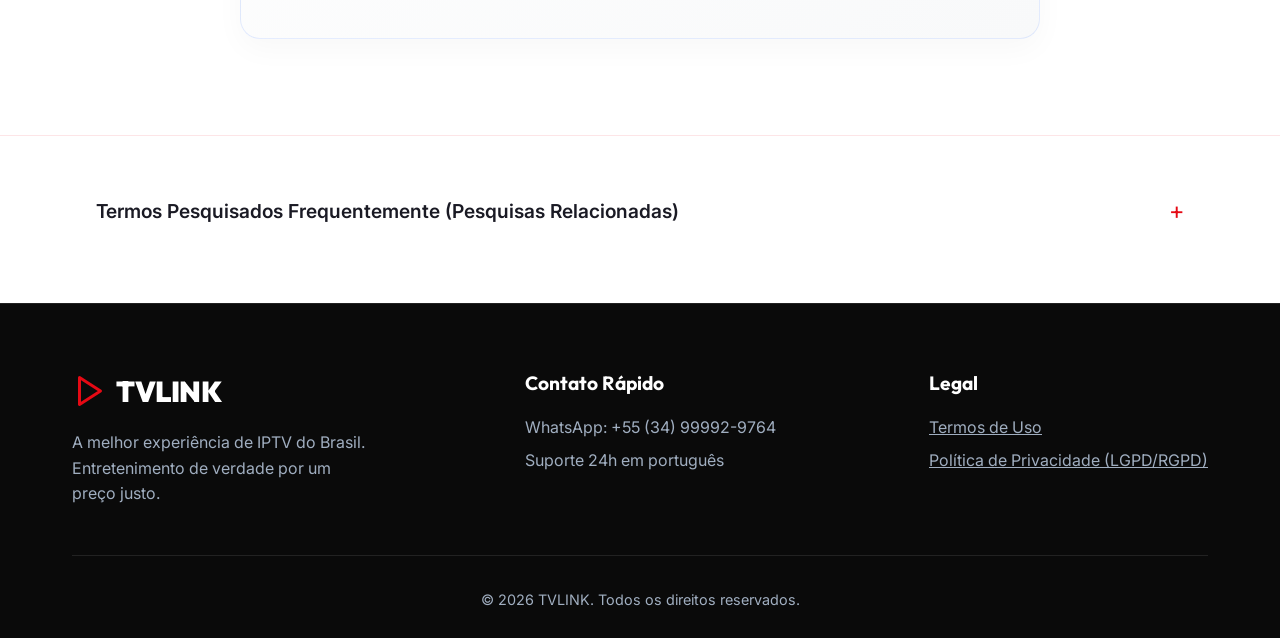
==== commit 6e15754a: "Inject 500 SEO keywords for organic ranking" ====
--- a/index.html
+++ b/index.html
@@ -353,6 +353,16 @@
                 </div>
             </div>
         </section>
+    
+        <section class="seo-cloud-container" style="background: var(--bg-color); padding: 2rem 0; border-top: 1px solid var(--border);">
+            <div class="container">
+                <details style="color: var(--text-muted); font-size: 0.8rem; cursor: pointer;">
+                    <summary style="font-weight: 600; margin-bottom: 1rem; outline: none;">Termos Pesquisados Frequentemente (Pesquisas Relacionadas)</summary>
+                    <p style="line-height: 1.8;">iptv, iptvbr, iptv smarters pro, iptv smarters, lista iptv, iptv stream player, ssiptv, iptv gratis, xciptv player, duplecast, xc iptv, ip tv smarters pro, ip tv gratis, listaiptvbr, smart iptv, smarters player lite, ip tv box, iptv player, smarters iptv, flix iptv, iptv smarters player, smarters player, smarters pro, iptv app, m3u, set iptv, m3u iptv, melhor iptv, iptv tv, lista de iptv, smarters player pro, iptv barato, iptv smart player, box iptv, iptv para pc, iptv plus, lista iptv gratis, iptv tv box, iptv smarters pro pc, iptv para roku tv, iptv 20 reais, iptv 10 reais, iptv blink player, iptvpro, melhores iptv, core iptv, smarters iptv pro, duplecast iptv, iptv+, ip television, iptv melhor, xiptv, m3u lista, ip tv smart, iptv sem travamento, smarterspro, iptv 15 reais, iptv telegram, iptv smarters player pro, flixiptv, listas iptv gratis, iptv web, testeiptv, smarters players lite, iptv melhores, iptv roku tv, iptv agora, smarters player pc, iptvbrasil, iptv brasil tv, tv iptv box, phantom iptv, gma iptv, lista gratis iptv, set ip tv, iptv on line, smarters ip tv, roku tv iptv, flix ip tv, smarters iptv player, unitv iptv, primeiptv, oque e iptv, iptvagora, lista iptv telegram, m3u ip tv, smarters playerlite, ssiptv play list, iptv test, iptv m3u, premium iptv, smart iptv pro, ott tv, iptv free, iptv smart pro, iptv pago, extreme iptv, iptv smart tv, iptv br, iptv list, iptv app android, iptv smarters lite, iptvsmarterspro, iptv p2p, mega iptv, iptv legalizado, my iptv, iptv smarters player lite, iptv player m3u, iptv 6 horas, m3u url, iptv url, iptv smarters pc, smarters pro iptv, iptv links, lista iptv paga, iptv android, site iptv, ip tv online, iptv paga, iptv online player, iptv live, iptv samsung, iptv pc, iptv para tv box, purple iptv, smart iptv player, claro iptv, iptv android tv, plano iptv, iptv iphone, blue play iptv, melhor lista iptv, iptv fire stick, live iptv, vivo tv iptv, iptv vitalicio, stream iptv, smarters tv, fast iptv, iptv top, kodi iptv, hot iptv, iptv clouddy, iptv hd, elite iptv, iptv lg, iptv para celular, mytv iptv, smart player iptv, iptv anual, iptv barata, flash iptv, iptv xciptv, iptv para tv samsung, iptv m3u list, iptv smarters pro android, iptv 5 reais, blue iptv, lista de iptv legalizado pela anatel, p2p iptv, pacote iptv, iptv 2 telas, iptv express, iptv para smart tv, provider iptv, iptv completo, perfect player, iptv para iphone, iptv para tv lg, ip tv smarters, stream player iptv, pro iptv, iptv gratis 7 dias, iptv bom e barato, iptv player android, iptv claro, iptv celular, iptvteste, iptv bom, iptv one, iptv app tv, universal iptv, xciptv para smart tv, fire iptv, iptv no celular, iptv 24 horas, pluto tv iptv, iptv para tv, myiptv player, iptvportal, iptv plano, iptv listas m3u, lista p2p, iptv mais barato, iptv google tv, lista de iptv gratis, iptv player pc, uniplay iptv, ssiptv pelo navegador, iptv samsung tv, sistema iptv, smart player lite, iptv de graça, iptv globo, max iptv, compra iptv, melhor iptv para tv lg, iptv preço, smarters player iptv, iptv para android, lista iptv atualizada, melhor lista de iptv, iptv pos pago, iptv mensal, panda iptv, iptv no pc, iptv 25 reais, iptv max, vivo iptv, lista iptv barata, iptv sem mensalidade, black iptv, iptv online pc, app de iptv, melhor app iptv, perfect player iptv, iptv vitalício, lista iptv 4k, iptv espn, iptv play list, ip tv samsung, iptv black, iptv premiere, melhor app iptv android, ip tv m3u, iptv lite, iptv source, melhor iptv pago, iptv smarters player pc, iptv filmes, vivo play iptv, web player iptv, ibo player iptv, iptv tv lg, fire tv iptv, ottiptv, iptv para fire tv stick, iptv stream player smart tv, iptv adulto, smart stb tv, iptv para notebook, iptv infinity, melhor iptv para tv box, iptv television, iptv gratis para pc, tv online iptv, lista xciptv, vision iptv, smarters tv pro, melhores listas iptv, iptv promoção, iptv vivo, iptv para smart tv samsung, iptv 4 horas, fire tv stick iptv, iptv gratis para tv smart, iptv web player, m3u player online, site de iptv, ip tv smart tv, melhor app iptv para smart tv samsung, iptv sem delay, iptv ao vivo, iptv ssiptv, melhor app iptv para fire tv stick, iptv para tv tcl, iptv para lg, iptv lg smart, lista iptv premium, iptv 10, live 21 iptv, app para iptv, iptv na roku, iptv smarters pro tv, atmos iptv, iptv checker, evo iptv, iptv tcl, x iptv, nanomid, lista para iptv, ip tv stream, play tv iptv, smarters iptv lite, iptv lista gratis, lista iptv kodi, iptv na roku tv, iptv ibo player, melhor app de iptv, iptv gratis para celular, ip tv lg, iptv duplecast, core play iptv, iptv e p2p, telegram iptv m3u, xciptv online, globo iptv, xciptv pro, app iptv para roku tv, smart player pro, lista iptv adulto, iptv futebol, elite tv iptv, url de iptv, iptv para tv philco, ip tv smart pro, now iptv, iptv gratis app, iptv stream player pc, iptv philips, app iptv para tv samsung, horizon iptv, blue tv iptv, xciptv gratis, isp iptv, coretv, lista m3u gratis, ip tv portal, melhor app para iptv, oi iptv, viva plus iptv, nanomid player, iptv na tv samsung, iptv blink, iptv anatel, iptv links m3u, isp iptv stream player, filmes iptv, iptv vlc, app iptv para pc, iptv smarters pro lista, iptv para computador, iptv para fire stick, app iptv para tv lg, blink iptv, url xciptv, iptv url m3u, iptv oficial, iptv computador, xciptv player pro, iptv na tv lg, smarters play, iptv smart samsung, lista iptv github, app iptv gratis, iptv navegador, iptv gratis para tv box, lista iptv filmes, mega ip tv, iptv samsung app, url iptv gratis, gseiptv, blaze iptv, ssiptv pro, lista iptv free, iptv online gratis, brazuca play iptv, smart tv ip tv, iptv no computador, url ip tv, megatv iptv, brazuca iptv, lista smart iptv, iptv philco, smarters pro pc, iptv player web, kodi ip tv, iptv tv tcl, iptvblack, iptv free telegram, iptv azul, duplecast lista, iptv smarters web, player iptv para pc, downloader iptv, iptv aoc, iptv tv philips, iptv m3u gratis, smart one iptv generate, xui one, iptv vlc player, iptv tv philco, anatel iptv, app duplecast, app iptv para iphone, flashiptv, fox tv iptv, foxiptv, futureiptv, gmaiptv, gse iptv chromecast, ibo player list, ip tv kodi, ip tv vlc, iptv ilegal, iptv na tv philco, iptv ps3, iptv smarters lg tv, iptv smarters pro web, iptv stremio, iptv trava muito, iptv vlc media player, kode iptv, links m3u, lista iptv m3u gratis, live iptv br, m3ueditor, max player iptv, neutro iptv player, player m3u, playiptv, smart iptv mac, smarters iptv para pc, smarters player web, sony bravia iptv, ssiptv list, ssiptv site, stremio iptv, web iptv smarters, xciptv android, lista iptv 2023, lista iptv 2022, iptv 2022, iptv 2023, melhor iptv 2023, smart iptv premium, iptv best, melhor iptv 2022, iptv gratis 2023, iptv gratis 2022, iptv free test, world iptv, room iptv, iptv sport, iptv 18, iptv apple tv, iptv vod, listas iptv 2022, iptv box android, iptv stick, free iptv m3u, melhores iptv 2022, m3u list, lista iptv crackeada, iptv smarters pro app, iptv liste, shark iptv, iptv 8k, iptv smarters pro premium, iptv apple tv 4k, iptv smarters app, free m3u, all iptv player, m3u spanish, lista iptv m3u 2022, gratis iptv, restream iptv, box android iptv, iptv android tv box, click iptv, ip tv free, quzu iptv, megaiptv, lista m3u 2023, moon player iptv, pluto iptv, adultiptv, iptv apple tv app, iptv 4k hdr, iptv samsung 2022, iptv test 24, iptv stream player m3u, ip tv stick, ptsxpiptv, ip smarters pro, iptv international, iptv pro smarters, ip tv 4k, iptv 24h test, iptv iphone app, super iptv, smarters player lite android tv, perfect iptv, lista de iptv gratis definitiva 2022, iptv premium 4k, simple iptv, xciptv player para smart tv, iptv smarters premium, iptv global</p>
+                </details>
+            </div>
+        </section>
+    
     </main>
 
     <footer>
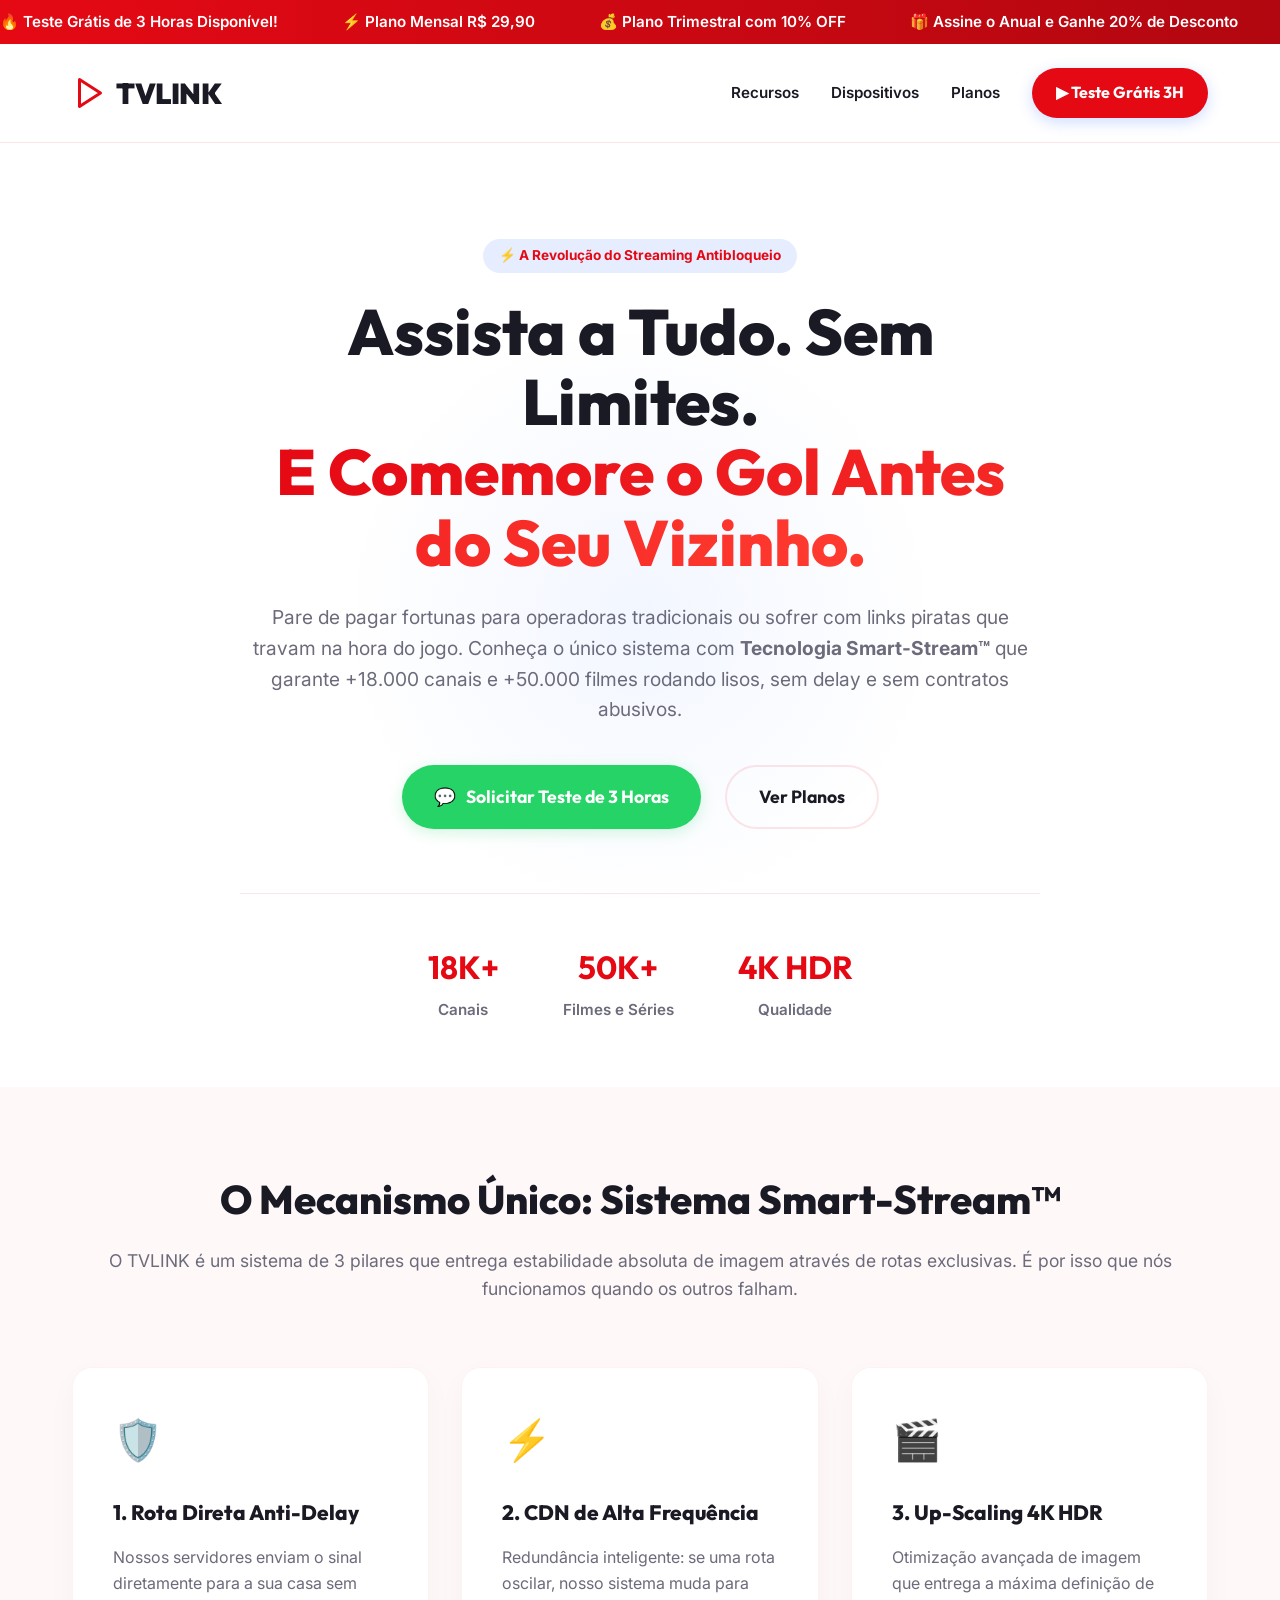
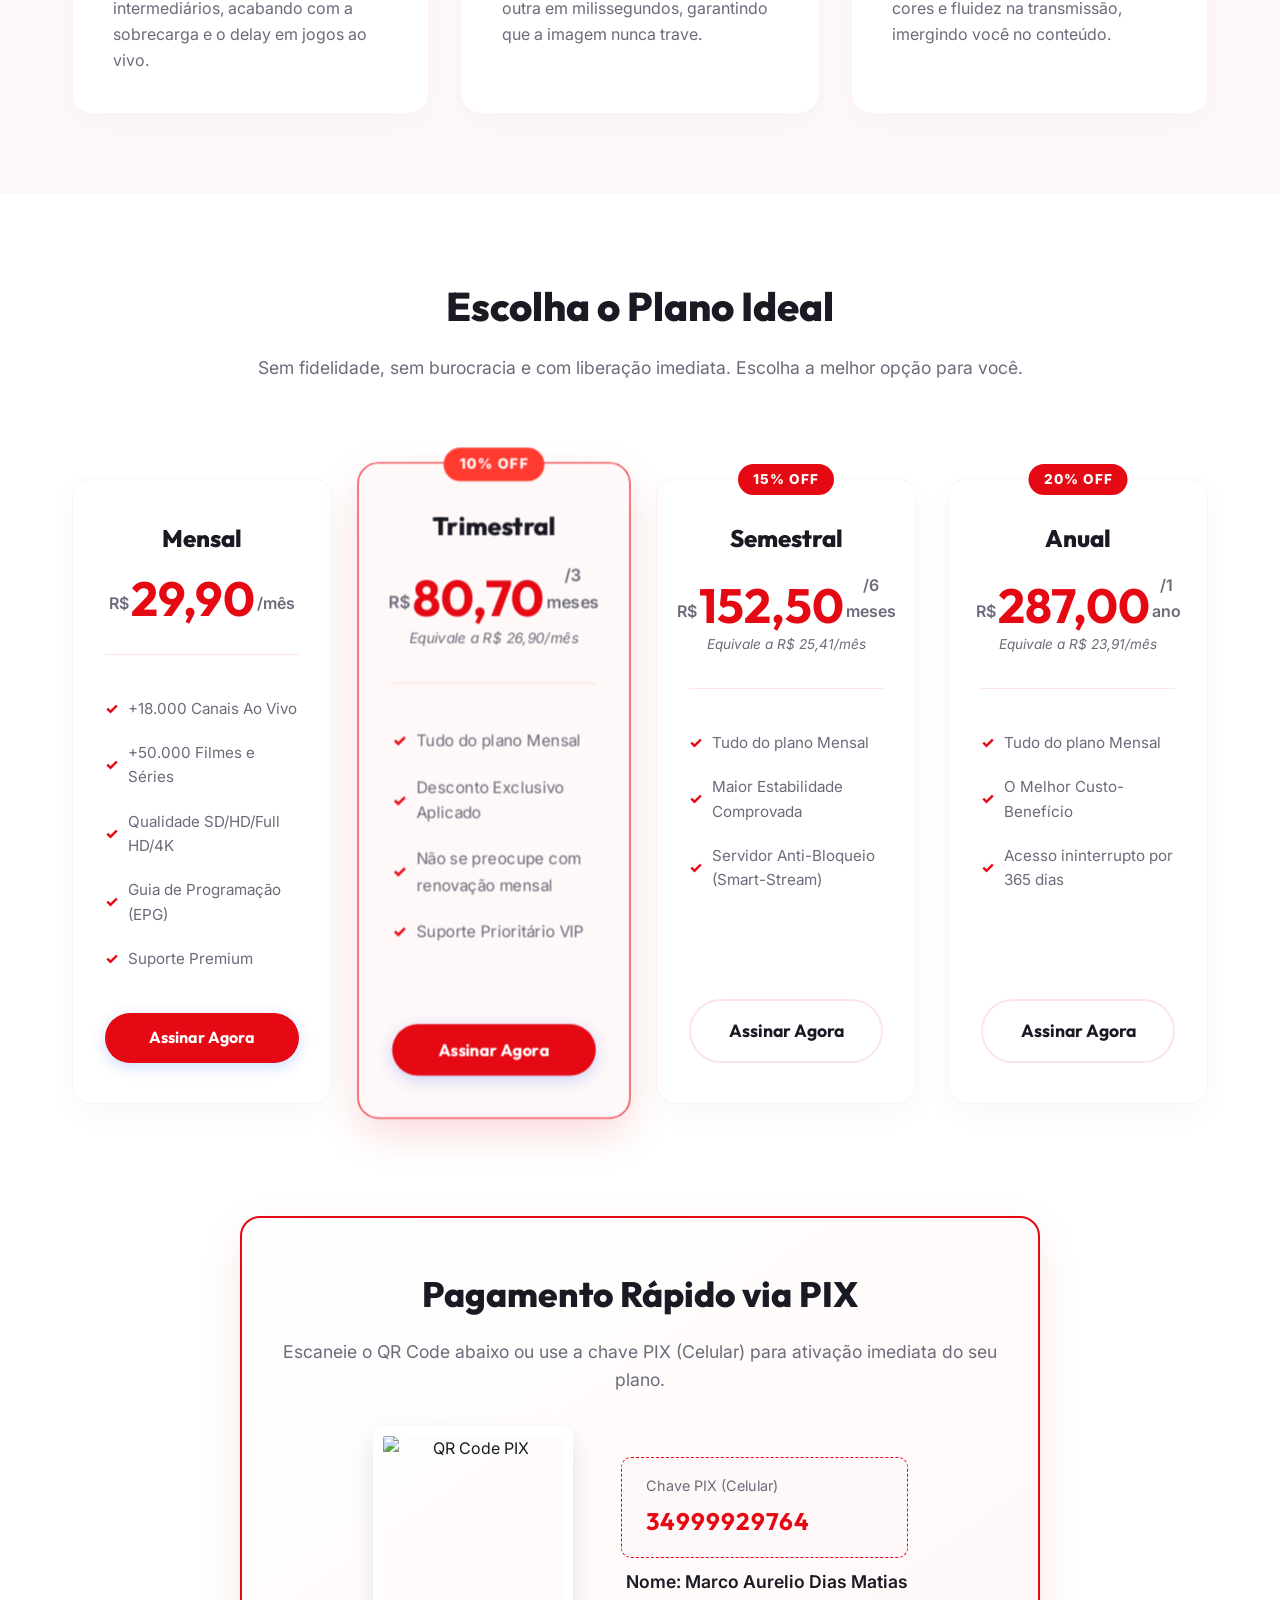
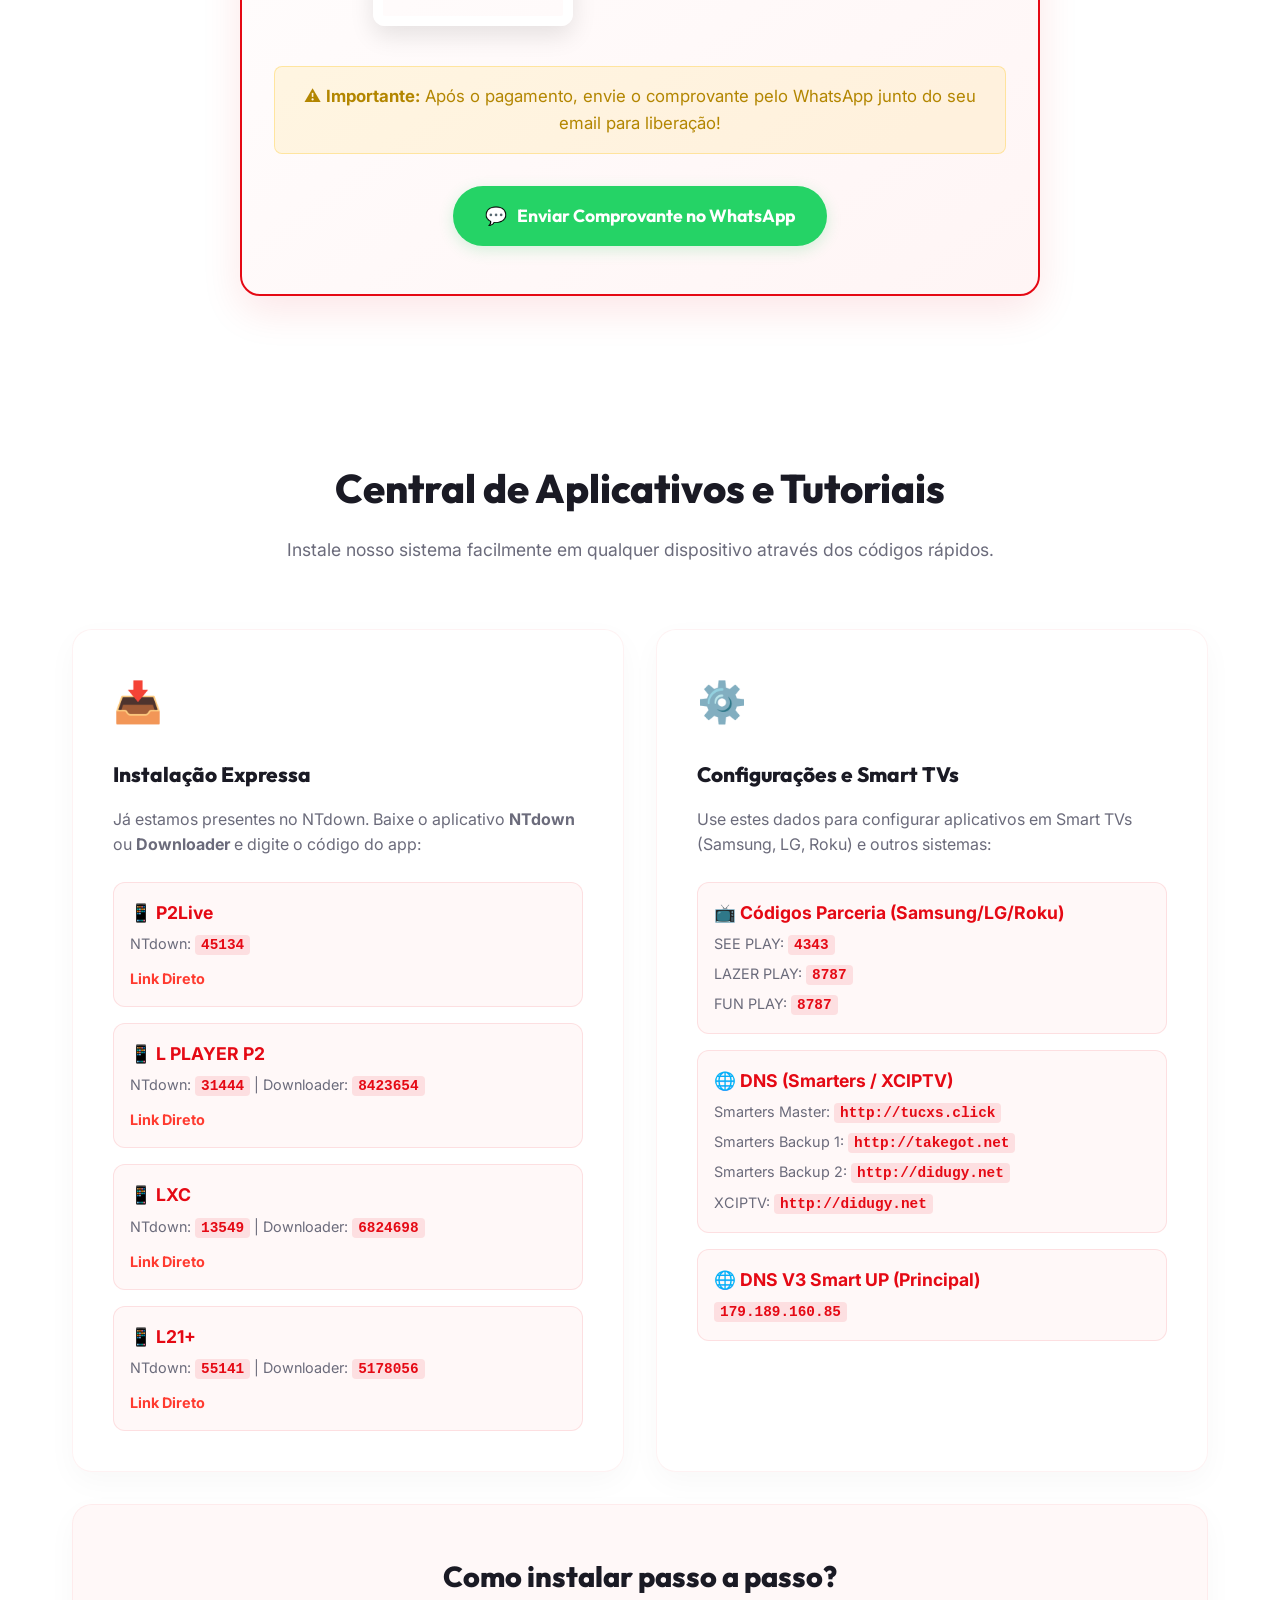
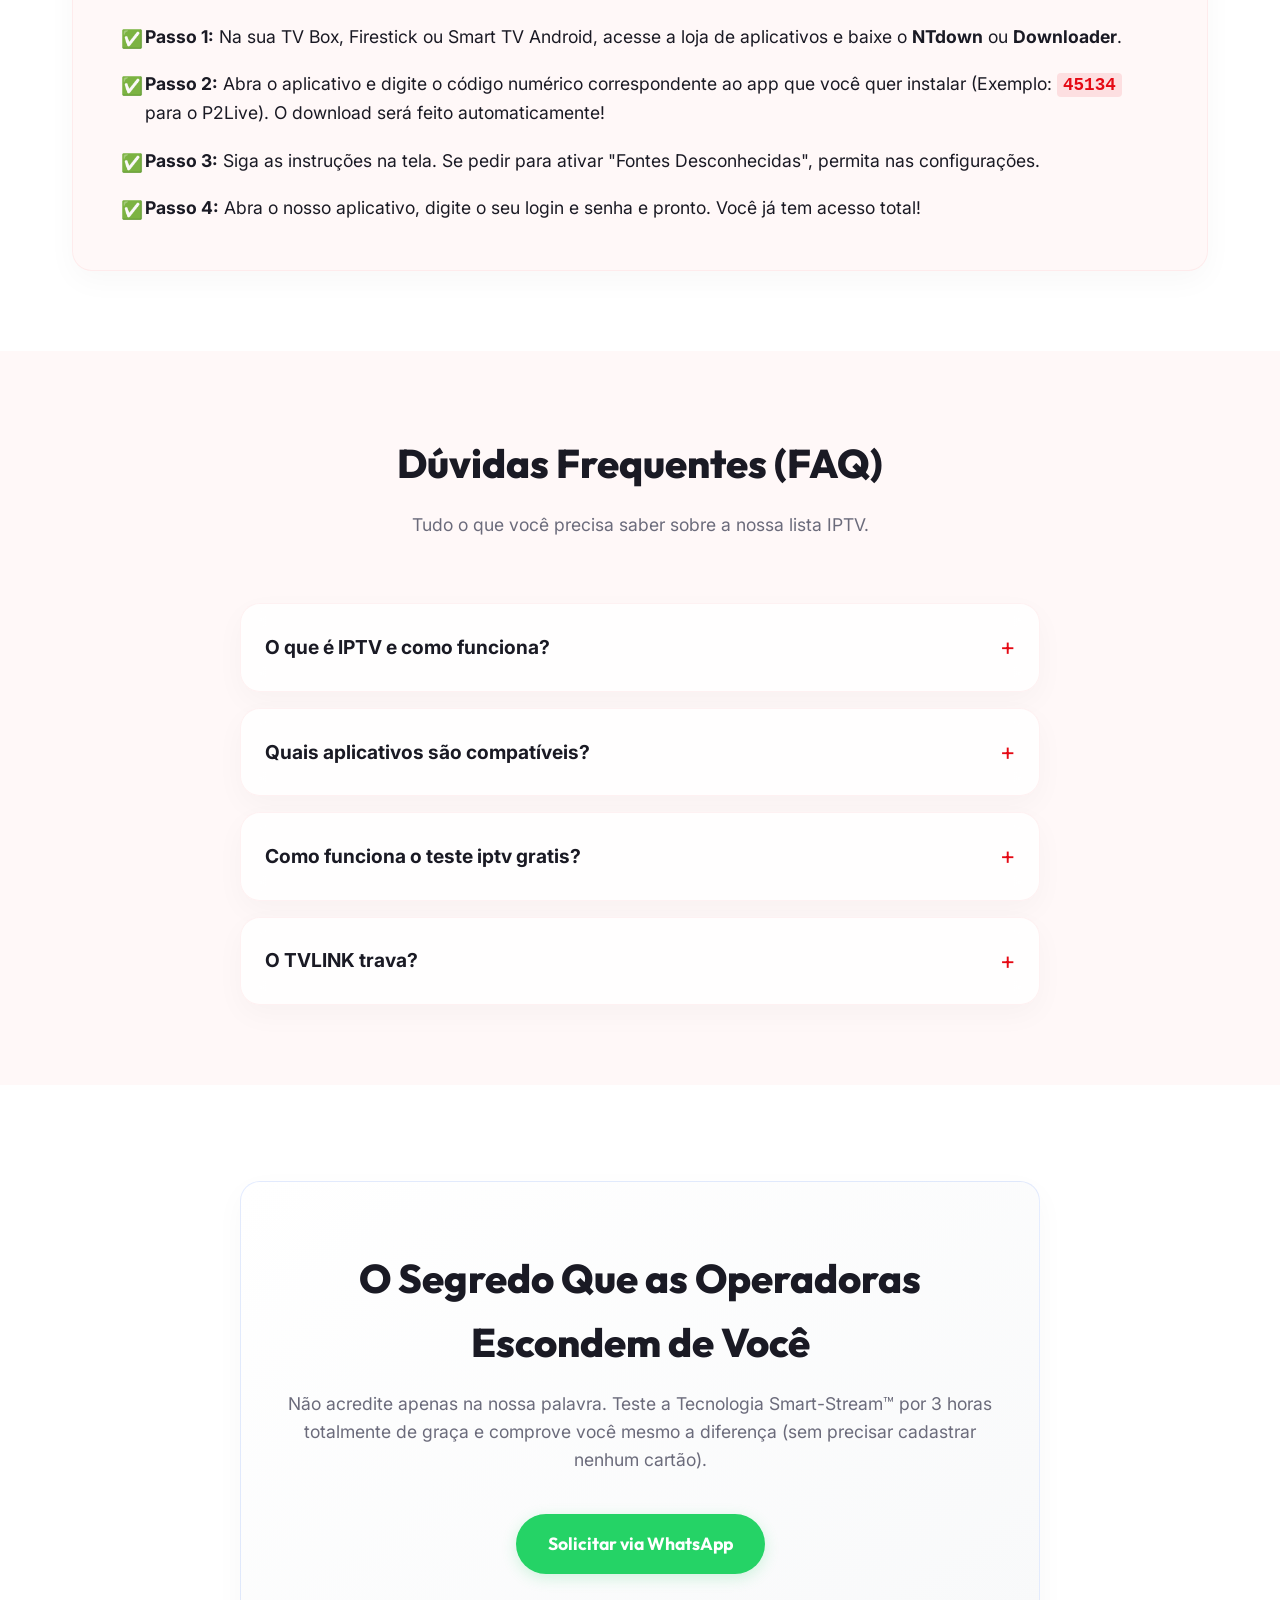
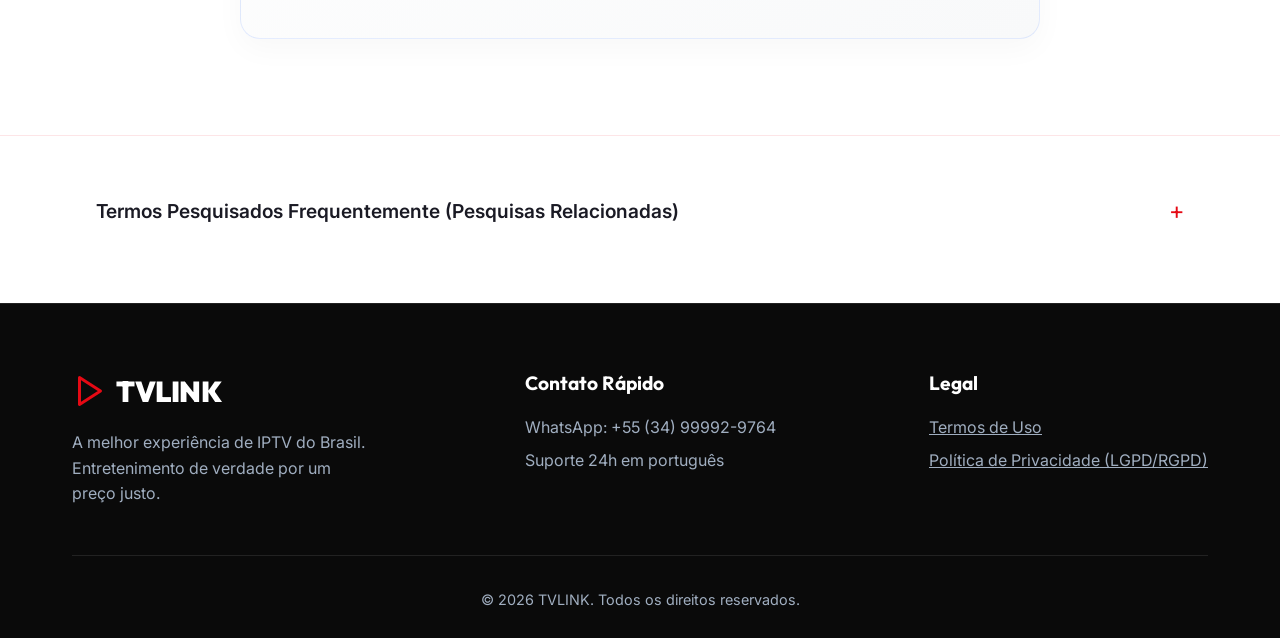
==== commit 16bcb449: "Generate and inject 11,761 short and long-tail SEO keywords" ====
--- a/index.html
+++ b/index.html
@@ -358,7 +358,7 @@
             <div class="container">
                 <details style="color: var(--text-muted); font-size: 0.8rem; cursor: pointer;">
                     <summary style="font-weight: 600; margin-bottom: 1rem; outline: none;">Termos Pesquisados Frequentemente (Pesquisas Relacionadas)</summary>
-                    <p style="line-height: 1.8;">iptv, iptvbr, iptv smarters pro, iptv smarters, lista iptv, iptv stream player, ssiptv, iptv gratis, xciptv player, duplecast, xc iptv, ip tv smarters pro, ip tv gratis, listaiptvbr, smart iptv, smarters player lite, ip tv box, iptv player, smarters iptv, flix iptv, iptv smarters player, smarters player, smarters pro, iptv app, m3u, set iptv, m3u iptv, melhor iptv, iptv tv, lista de iptv, smarters player pro, iptv barato, iptv smart player, box iptv, iptv para pc, iptv plus, lista iptv gratis, iptv tv box, iptv smarters pro pc, iptv para roku tv, iptv 20 reais, iptv 10 reais, iptv blink player, iptvpro, melhores iptv, core iptv, smarters iptv pro, duplecast iptv, iptv+, ip television, iptv melhor, xiptv, m3u lista, ip tv smart, iptv sem travamento, smarterspro, iptv 15 reais, iptv telegram, iptv smarters player pro, flixiptv, listas iptv gratis, iptv web, testeiptv, smarters players lite, iptv melhores, iptv roku tv, iptv agora, smarters player pc, iptvbrasil, iptv brasil tv, tv iptv box, phantom iptv, gma iptv, lista gratis iptv, set ip tv, iptv on line, smarters ip tv, roku tv iptv, flix ip tv, smarters iptv player, unitv iptv, primeiptv, oque e iptv, iptvagora, lista iptv telegram, m3u ip tv, smarters playerlite, ssiptv play list, iptv test, iptv m3u, premium iptv, smart iptv pro, ott tv, iptv free, iptv smart pro, iptv pago, extreme iptv, iptv smart tv, iptv br, iptv list, iptv app android, iptv smarters lite, iptvsmarterspro, iptv p2p, mega iptv, iptv legalizado, my iptv, iptv smarters player lite, iptv player m3u, iptv 6 horas, m3u url, iptv url, iptv smarters pc, smarters pro iptv, iptv links, lista iptv paga, iptv android, site iptv, ip tv online, iptv paga, iptv online player, iptv live, iptv samsung, iptv pc, iptv para tv box, purple iptv, smart iptv player, claro iptv, iptv android tv, plano iptv, iptv iphone, blue play iptv, melhor lista iptv, iptv fire stick, live iptv, vivo tv iptv, iptv vitalicio, stream iptv, smarters tv, fast iptv, iptv top, kodi iptv, hot iptv, iptv clouddy, iptv hd, elite iptv, iptv lg, iptv para celular, mytv iptv, smart player iptv, iptv anual, iptv barata, flash iptv, iptv xciptv, iptv para tv samsung, iptv m3u list, iptv smarters pro android, iptv 5 reais, blue iptv, lista de iptv legalizado pela anatel, p2p iptv, pacote iptv, iptv 2 telas, iptv express, iptv para smart tv, provider iptv, iptv completo, perfect player, iptv para iphone, iptv para tv lg, ip tv smarters, stream player iptv, pro iptv, iptv gratis 7 dias, iptv bom e barato, iptv player android, iptv claro, iptv celular, iptvteste, iptv bom, iptv one, iptv app tv, universal iptv, xciptv para smart tv, fire iptv, iptv no celular, iptv 24 horas, pluto tv iptv, iptv para tv, myiptv player, iptvportal, iptv plano, iptv listas m3u, lista p2p, iptv mais barato, iptv google tv, lista de iptv gratis, iptv player pc, uniplay iptv, ssiptv pelo navegador, iptv samsung tv, sistema iptv, smart player lite, iptv de graça, iptv globo, max iptv, compra iptv, melhor iptv para tv lg, iptv preço, smarters player iptv, iptv para android, lista iptv atualizada, melhor lista de iptv, iptv pos pago, iptv mensal, panda iptv, iptv no pc, iptv 25 reais, iptv max, vivo iptv, lista iptv barata, iptv sem mensalidade, black iptv, iptv online pc, app de iptv, melhor app iptv, perfect player iptv, iptv vitalício, lista iptv 4k, iptv espn, iptv play list, ip tv samsung, iptv black, iptv premiere, melhor app iptv android, ip tv m3u, iptv lite, iptv source, melhor iptv pago, iptv smarters player pc, iptv filmes, vivo play iptv, web player iptv, ibo player iptv, iptv tv lg, fire tv iptv, ottiptv, iptv para fire tv stick, iptv stream player smart tv, iptv adulto, smart stb tv, iptv para notebook, iptv infinity, melhor iptv para tv box, iptv television, iptv gratis para pc, tv online iptv, lista xciptv, vision iptv, smarters tv pro, melhores listas iptv, iptv promoção, iptv vivo, iptv para smart tv samsung, iptv 4 horas, fire tv stick iptv, iptv gratis para tv smart, iptv web player, m3u player online, site de iptv, ip tv smart tv, melhor app iptv para smart tv samsung, iptv sem delay, iptv ao vivo, iptv ssiptv, melhor app iptv para fire tv stick, iptv para tv tcl, iptv para lg, iptv lg smart, lista iptv premium, iptv 10, live 21 iptv, app para iptv, iptv na roku, iptv smarters pro tv, atmos iptv, iptv checker, evo iptv, iptv tcl, x iptv, nanomid, lista para iptv, ip tv stream, play tv iptv, smarters iptv lite, iptv lista gratis, lista iptv kodi, iptv na roku tv, iptv ibo player, melhor app de iptv, iptv gratis para celular, ip tv lg, iptv duplecast, core play iptv, iptv e p2p, telegram iptv m3u, xciptv online, globo iptv, xciptv pro, app iptv para roku tv, smart player pro, lista iptv adulto, iptv futebol, elite tv iptv, url de iptv, iptv para tv philco, ip tv smart pro, now iptv, iptv gratis app, iptv stream player pc, iptv philips, app iptv para tv samsung, horizon iptv, blue tv iptv, xciptv gratis, isp iptv, coretv, lista m3u gratis, ip tv portal, melhor app para iptv, oi iptv, viva plus iptv, nanomid player, iptv na tv samsung, iptv blink, iptv anatel, iptv links m3u, isp iptv stream player, filmes iptv, iptv vlc, app iptv para pc, iptv smarters pro lista, iptv para computador, iptv para fire stick, app iptv para tv lg, blink iptv, url xciptv, iptv url m3u, iptv oficial, iptv computador, xciptv player pro, iptv na tv lg, smarters play, iptv smart samsung, lista iptv github, app iptv gratis, iptv navegador, iptv gratis para tv box, lista iptv filmes, mega ip tv, iptv samsung app, url iptv gratis, gseiptv, blaze iptv, ssiptv pro, lista iptv free, iptv online gratis, brazuca play iptv, smart tv ip tv, iptv no computador, url ip tv, megatv iptv, brazuca iptv, lista smart iptv, iptv philco, smarters pro pc, iptv player web, kodi ip tv, iptv tv tcl, iptvblack, iptv free telegram, iptv azul, duplecast lista, iptv smarters web, player iptv para pc, downloader iptv, iptv aoc, iptv tv philips, iptv m3u gratis, smart one iptv generate, xui one, iptv vlc player, iptv tv philco, anatel iptv, app duplecast, app iptv para iphone, flashiptv, fox tv iptv, foxiptv, futureiptv, gmaiptv, gse iptv chromecast, ibo player list, ip tv kodi, ip tv vlc, iptv ilegal, iptv na tv philco, iptv ps3, iptv smarters lg tv, iptv smarters pro web, iptv stremio, iptv trava muito, iptv vlc media player, kode iptv, links m3u, lista iptv m3u gratis, live iptv br, m3ueditor, max player iptv, neutro iptv player, player m3u, playiptv, smart iptv mac, smarters iptv para pc, smarters player web, sony bravia iptv, ssiptv list, ssiptv site, stremio iptv, web iptv smarters, xciptv android, lista iptv 2023, lista iptv 2022, iptv 2022, iptv 2023, melhor iptv 2023, smart iptv premium, iptv best, melhor iptv 2022, iptv gratis 2023, iptv gratis 2022, iptv free test, world iptv, room iptv, iptv sport, iptv 18, iptv apple tv, iptv vod, listas iptv 2022, iptv box android, iptv stick, free iptv m3u, melhores iptv 2022, m3u list, lista iptv crackeada, iptv smarters pro app, iptv liste, shark iptv, iptv 8k, iptv smarters pro premium, iptv apple tv 4k, iptv smarters app, free m3u, all iptv player, m3u spanish, lista iptv m3u 2022, gratis iptv, restream iptv, box android iptv, iptv android tv box, click iptv, ip tv free, quzu iptv, megaiptv, lista m3u 2023, moon player iptv, pluto iptv, adultiptv, iptv apple tv app, iptv 4k hdr, iptv samsung 2022, iptv test 24, iptv stream player m3u, ip tv stick, ptsxpiptv, ip smarters pro, iptv international, iptv pro smarters, ip tv 4k, iptv 24h test, iptv iphone app, super iptv, smarters player lite android tv, perfect iptv, lista de iptv gratis definitiva 2022, iptv premium 4k, simple iptv, xciptv player para smart tv, iptv smarters premium, iptv global</p>
+                    <p style="line-height: 1.8;">iptv, iptvbr, iptv smarters pro, iptv smarters, lista iptv, iptv stream player, ssiptv, iptv gratis, xciptv player, duplecast, xc iptv, ip tv smarters pro, ip tv gratis, listaiptvbr, smart iptv, smarters player lite, ip tv box, iptv player, smarters iptv, flix iptv, iptv smarters player, smarters player, smarters pro, iptv app, m3u, set iptv, m3u iptv, melhor iptv, iptv tv, lista de iptv, smarters player pro, iptv barato, iptv smart player, box iptv, iptv para pc, iptv plus, lista iptv gratis, iptv tv box, iptv smarters pro pc, iptv para roku tv, iptv 20 reais, iptv 10 reais, iptv blink player, iptvpro, melhores iptv, core iptv, smarters iptv pro, duplecast iptv, iptv+, ip television, iptv melhor, xiptv, m3u lista, ip tv smart, iptv sem travamento, smarterspro, iptv 15 reais, iptv telegram, iptv smarters player pro, flixiptv, listas iptv gratis, iptv web, testeiptv, smarters players lite, iptv melhores, iptv roku tv, iptv agora, smarters player pc, iptvbrasil, iptv brasil tv, tv iptv box, phantom iptv, gma iptv, lista gratis iptv, set ip tv, iptv on line, smarters ip tv, roku tv iptv, flix ip tv, smarters iptv player, unitv iptv, primeiptv, oque e iptv, iptvagora, lista iptv telegram, m3u ip tv, smarters playerlite, ssiptv play list, iptv test, iptv m3u, premium iptv, smart iptv pro, ott tv, iptv free, iptv smart pro, iptv pago, extreme iptv, iptv smart tv, iptv br, iptv list, iptv app android, iptv smarters lite, iptvsmarterspro, iptv p2p, mega iptv, iptv legalizado, my iptv, iptv smarters player lite, iptv player m3u, iptv 6 horas, m3u url, iptv url, iptv smarters pc, smarters pro iptv, iptv links, lista iptv paga, iptv android, site iptv, ip tv online, iptv paga, iptv online player, iptv live, iptv samsung, iptv pc, iptv para tv box, purple iptv, smart iptv player, claro iptv, iptv android tv, plano iptv, iptv iphone, blue play iptv, melhor lista iptv, iptv fire stick, live iptv, vivo tv iptv, iptv vitalicio, stream iptv, smarters tv, fast iptv, iptv top, kodi iptv, hot iptv, iptv clouddy, iptv hd, elite iptv, iptv lg, iptv para celular, mytv iptv, smart player iptv, iptv anual, iptv barata, flash iptv, iptv xciptv, iptv para tv samsung, iptv m3u list, iptv smarters pro android, iptv 5 reais, blue iptv, lista de iptv legalizado pela anatel, p2p iptv, pacote iptv, iptv 2 telas, iptv express, iptv para smart tv, provider iptv, iptv completo, perfect player, iptv para iphone, iptv para tv lg, ip tv smarters, stream player iptv, pro iptv, iptv gratis 7 dias, iptv bom e barato, iptv player android, iptv claro, iptv celular, iptvteste, iptv bom, iptv one, iptv app tv, universal iptv, xciptv para smart tv, fire iptv, iptv no celular, iptv 24 horas, pluto tv iptv, iptv para tv, myiptv player, iptvportal, iptv plano, iptv listas m3u, lista p2p, iptv mais barato, iptv google tv, lista de iptv gratis, iptv player pc, uniplay iptv, ssiptv pelo navegador, iptv samsung tv, sistema iptv, smart player lite, iptv de graça, iptv globo, max iptv, compra iptv, melhor iptv para tv lg, iptv preço, smarters player iptv, iptv para android, lista iptv atualizada, melhor lista de iptv, iptv pos pago, iptv mensal, panda iptv, iptv no pc, iptv 25 reais, iptv max, vivo iptv, lista iptv barata, iptv sem mensalidade, black iptv, iptv online pc, app de iptv, melhor app iptv, perfect player iptv, iptv vitalício, lista iptv 4k, iptv espn, iptv play list, ip tv samsung, iptv black, iptv premiere, melhor app iptv android, ip tv m3u, iptv lite, iptv source, melhor iptv pago, iptv smarters player pc, iptv filmes, vivo play iptv, web player iptv, ibo player iptv, iptv tv lg, fire tv iptv, ottiptv, iptv para fire tv stick, iptv stream player smart tv, iptv adulto, smart stb tv, iptv para notebook, iptv infinity, melhor iptv para tv box, iptv television, iptv gratis para pc, tv online iptv, lista xciptv, vision iptv, smarters tv pro, melhores listas iptv, iptv promoção, iptv vivo, iptv para smart tv samsung, iptv 4 horas, fire tv stick iptv, iptv gratis para tv smart, iptv web player, m3u player online, site de iptv, ip tv smart tv, melhor app iptv para smart tv samsung, iptv sem delay, iptv ao vivo, iptv ssiptv, melhor app iptv para fire tv stick, iptv para tv tcl, iptv para lg, iptv lg smart, lista iptv premium, iptv 10, live 21 iptv, app para iptv, iptv na roku, iptv smarters pro tv, atmos iptv, iptv checker, evo iptv, iptv tcl, x iptv, nanomid, lista para iptv, ip tv stream, play tv iptv, smarters iptv lite, iptv lista gratis, lista iptv kodi, iptv na roku tv, iptv ibo player, melhor app de iptv, iptv gratis para celular, ip tv lg, iptv duplecast, core play iptv, iptv e p2p, telegram iptv m3u, xciptv online, globo iptv, xciptv pro, app iptv para roku tv, smart player pro, lista iptv adulto, iptv futebol, elite tv iptv, url de iptv, iptv para tv philco, ip tv smart pro, now iptv, iptv gratis app, iptv stream player pc, iptv philips, app iptv para tv samsung, horizon iptv, blue tv iptv, xciptv gratis, isp iptv, coretv, lista m3u gratis, ip tv portal, melhor app para iptv, oi iptv, viva plus iptv, nanomid player, iptv na tv samsung, iptv blink, iptv anatel, iptv links m3u, isp iptv stream player, filmes iptv, iptv vlc, app iptv para pc, iptv smarters pro lista, iptv para computador, iptv para fire stick, app iptv para tv lg, blink iptv, url xciptv, iptv url m3u, iptv oficial, iptv computador, xciptv player pro, iptv na tv lg, smarters play, iptv smart samsung, lista iptv github, app iptv gratis, iptv navegador, iptv gratis para tv box, lista iptv filmes, mega ip tv, iptv samsung app, url iptv gratis, gseiptv, blaze iptv, ssiptv pro, lista iptv free, iptv online gratis, brazuca play iptv, smart tv ip tv, iptv no computador, url ip tv, megatv iptv, brazuca iptv, lista smart iptv, iptv philco, smarters pro pc, iptv player web, kodi ip tv, iptv tv tcl, iptvblack, iptv free telegram, iptv azul, duplecast lista, iptv smarters web, player iptv para pc, downloader iptv, iptv aoc, iptv tv philips, iptv m3u gratis, smart one iptv generate, xui one, iptv vlc player, iptv tv philco, anatel iptv, app duplecast, app iptv para iphone, flashiptv, fox tv iptv, foxiptv, futureiptv, gmaiptv, gse iptv chromecast, ibo player list, ip tv kodi, ip tv vlc, iptv ilegal, iptv na tv philco, iptv ps3, iptv smarters lg tv, iptv smarters pro web, iptv stremio, iptv trava muito, iptv vlc media player, kode iptv, links m3u, lista iptv m3u gratis, live iptv br, m3ueditor, max player iptv, neutro iptv player, player m3u, playiptv, smart iptv mac, smarters iptv para pc, smarters player web, sony bravia iptv, ssiptv list, ssiptv site, stremio iptv, web iptv smarters, xciptv android, lista iptv 2023, lista iptv 2022, iptv 2022, iptv 2023, melhor iptv 2023, smart iptv premium, iptv best, melhor iptv 2022, iptv gratis 2023, iptv gratis 2022, iptv free test, world iptv, room iptv, iptv sport, iptv 18, iptv apple tv, iptv vod, listas iptv 2022, iptv box android, iptv stick, free iptv m3u, melhores iptv 2022, m3u list, lista iptv crackeada, iptv smarters pro app, iptv liste, shark iptv, iptv 8k, iptv smarters pro premium, iptv apple tv 4k, iptv smarters app, free m3u, all iptv player, m3u spanish, lista iptv m3u 2022, gratis iptv, restream iptv, box android iptv, iptv android tv box, click iptv, ip tv free, quzu iptv, megaiptv, lista m3u 2023, moon player iptv, pluto iptv, adultiptv, iptv apple tv app, iptv 4k hdr, iptv samsung 2022, iptv test 24, iptv stream player m3u, ip tv stick, ptsxpiptv, ip smarters pro, iptv international, iptv pro smarters, ip tv 4k, iptv 24h test, iptv iphone app, super iptv, smarters player lite android tv, perfect iptv, lista de iptv gratis definitiva 2022, iptv premium 4k, simple iptv, xciptv player para smart tv, iptv smarters premium, iptv global, comprar iptv, assinar iptv, teste iptv, teste grátis iptv, baixar iptv, como instalar iptv, onde comprar iptv, aplicativo iptv, iptv 2026, iptv 2025, iptv grátis, iptv premium, iptv sem travar, iptv atualizada, iptv brasil, iptv portugal, iptv 4k, iptv definitiva, iptv anti-bloqueio, melhor iptv 2026, melhor iptv 2025, melhor iptv grátis, melhor iptv premium, melhor iptv sem travar, melhor iptv atualizada, melhor iptv para smart tv, melhor iptv tv box, melhor iptv para celular, melhor iptv brasil, melhor iptv portugal, melhor iptv 4k, melhor iptv definitiva, melhor iptv anti-bloqueio, melhor iptv oficial, melhor iptv samsung, melhor iptv lg, comprar iptv 2026, comprar iptv 2025, comprar iptv grátis, comprar iptv pago, comprar iptv premium, comprar iptv sem travar, comprar iptv atualizada, comprar iptv para smart tv, comprar iptv tv box, comprar iptv para celular, comprar iptv brasil, comprar iptv portugal, comprar iptv 4k, comprar iptv definitiva, comprar iptv anti-bloqueio, comprar iptv oficial, comprar iptv samsung, comprar iptv lg, assinar iptv 2026, assinar iptv 2025, assinar iptv grátis, assinar iptv pago, assinar iptv premium, assinar iptv sem travar, assinar iptv atualizada, assinar iptv para smart tv, assinar iptv tv box, assinar iptv para celular, assinar iptv brasil, assinar iptv portugal, assinar iptv 4k, assinar iptv definitiva, assinar iptv anti-bloqueio, assinar iptv oficial, assinar iptv samsung, assinar iptv lg, teste iptv 2026, teste iptv 2025, teste iptv grátis, teste iptv pago, teste iptv premium, teste iptv sem travar, teste iptv atualizada, teste iptv para smart tv, teste iptv tv box, teste iptv para celular, teste iptv brasil, teste iptv portugal, teste iptv 4k, teste iptv definitiva, teste iptv anti-bloqueio, teste iptv oficial, teste iptv samsung, teste iptv lg, teste grátis iptv 2026, teste grátis iptv 2025, teste grátis iptv grátis, teste grátis iptv pago, teste grátis iptv premium, teste grátis iptv sem travar, teste grátis iptv atualizada, teste grátis iptv para smart tv, teste grátis iptv tv box, teste grátis iptv para celular, teste grátis iptv brasil, teste grátis iptv portugal, teste grátis iptv 4k, teste grátis iptv definitiva, teste grátis iptv anti-bloqueio, teste grátis iptv oficial, teste grátis iptv samsung, teste grátis iptv lg, baixar iptv 2026, baixar iptv 2025, baixar iptv grátis, baixar iptv pago, baixar iptv premium, baixar iptv sem travar, baixar iptv atualizada, baixar iptv para smart tv, baixar iptv tv box, baixar iptv para celular, baixar iptv brasil, baixar iptv portugal, baixar iptv 4k, baixar iptv definitiva, baixar iptv anti-bloqueio, baixar iptv oficial, baixar iptv samsung, baixar iptv lg, como instalar iptv 2026, como instalar iptv 2025, como instalar iptv grátis, como instalar iptv pago, como instalar iptv premium, como instalar iptv sem travar, como instalar iptv atualizada, como instalar iptv para smart tv, como instalar iptv tv box, como instalar iptv para celular, como instalar iptv brasil, como instalar iptv portugal, como instalar iptv 4k, como instalar iptv definitiva, como instalar iptv anti-bloqueio, como instalar iptv oficial, como instalar iptv samsung, como instalar iptv lg, onde comprar iptv 2026, onde comprar iptv 2025, onde comprar iptv grátis, onde comprar iptv pago, onde comprar iptv premium, onde comprar iptv sem travar, onde comprar iptv atualizada, onde comprar iptv para smart tv, onde comprar iptv tv box, onde comprar iptv para celular, onde comprar iptv brasil, onde comprar iptv portugal, onde comprar iptv 4k, onde comprar iptv definitiva, onde comprar iptv anti-bloqueio, onde comprar iptv oficial, onde comprar iptv samsung, onde comprar iptv lg, lista iptv 2026, lista iptv 2025, lista iptv grátis, lista iptv pago, lista iptv sem travar, lista iptv para smart tv, lista iptv tv box, lista iptv para celular, lista iptv brasil, lista iptv portugal, lista iptv definitiva, lista iptv anti-bloqueio, lista iptv oficial, lista iptv samsung, lista iptv lg, sistema iptv 2026, sistema iptv 2025, sistema iptv grátis, sistema iptv pago, sistema iptv premium, sistema iptv sem travar, sistema iptv atualizada, sistema iptv para smart tv, sistema iptv tv box, sistema iptv para celular, sistema iptv brasil, sistema iptv portugal, sistema iptv 4k, sistema iptv definitiva, sistema iptv anti-bloqueio, sistema iptv oficial, sistema iptv samsung, sistema iptv lg, aplicativo iptv 2026, aplicativo iptv 2025, aplicativo iptv grátis, aplicativo iptv pago, aplicativo iptv premium, aplicativo iptv sem travar, aplicativo iptv atualizada, aplicativo iptv para smart tv, aplicativo iptv tv box, aplicativo iptv para celular, aplicativo iptv brasil, aplicativo iptv portugal, aplicativo iptv 4k, aplicativo iptv definitiva, aplicativo iptv anti-bloqueio, aplicativo iptv oficial, aplicativo iptv samsung, aplicativo iptv lg, melhor iptvbr, comprar iptvbr, assinar iptvbr, teste iptvbr, teste grátis iptvbr, baixar iptvbr, como instalar iptvbr, onde comprar iptvbr, lista iptvbr, sistema iptvbr, aplicativo iptvbr, iptvbr 2026, iptvbr 2025, iptvbr grátis, iptvbr pago, iptvbr premium, iptvbr sem travar, iptvbr atualizada, iptvbr para smart tv, iptvbr tv box, iptvbr para celular, iptvbr brasil, iptvbr portugal, iptvbr 4k, iptvbr definitiva, iptvbr anti-bloqueio, iptvbr oficial, iptvbr samsung, iptvbr lg, melhor iptvbr 2026, melhor iptvbr 2025, melhor iptvbr grátis, melhor iptvbr pago, melhor iptvbr premium, melhor iptvbr sem travar, melhor iptvbr atualizada, melhor iptvbr para smart tv, melhor iptvbr tv box, melhor iptvbr para celular, melhor iptvbr brasil, melhor iptvbr portugal, melhor iptvbr 4k, melhor iptvbr definitiva, melhor iptvbr anti-bloqueio, melhor iptvbr oficial, melhor iptvbr samsung, melhor iptvbr lg, comprar iptvbr 2026, comprar iptvbr 2025, comprar iptvbr grátis, comprar iptvbr pago, comprar iptvbr premium, comprar iptvbr sem travar, comprar iptvbr atualizada, comprar iptvbr para smart tv, comprar iptvbr tv box, comprar iptvbr para celular, comprar iptvbr brasil, comprar iptvbr portugal, comprar iptvbr 4k, comprar iptvbr definitiva, comprar iptvbr anti-bloqueio, comprar iptvbr oficial, comprar iptvbr samsung, comprar iptvbr lg, assinar iptvbr 2026, assinar iptvbr 2025, assinar iptvbr grátis, assinar iptvbr pago, assinar iptvbr premium, assinar iptvbr sem travar, assinar iptvbr atualizada, assinar iptvbr para smart tv, assinar iptvbr tv box, assinar iptvbr para celular, assinar iptvbr brasil, assinar iptvbr portugal, assinar iptvbr 4k, assinar iptvbr definitiva, assinar iptvbr anti-bloqueio, assinar iptvbr oficial, assinar iptvbr samsung, assinar iptvbr lg, teste iptvbr 2026, teste iptvbr 2025, teste iptvbr grátis, teste iptvbr pago, teste iptvbr premium, teste iptvbr sem travar, teste iptvbr atualizada, teste iptvbr para smart tv, teste iptvbr tv box, teste iptvbr para celular, teste iptvbr brasil, teste iptvbr portugal, teste iptvbr 4k, teste iptvbr definitiva, teste iptvbr anti-bloqueio, teste iptvbr oficial, teste iptvbr samsung, teste iptvbr lg, teste grátis iptvbr 2026, teste grátis iptvbr 2025, teste grátis iptvbr grátis, teste grátis iptvbr pago, teste grátis iptvbr premium, teste grátis iptvbr sem travar, teste grátis iptvbr atualizada, teste grátis iptvbr para smart tv, teste grátis iptvbr tv box, teste grátis iptvbr para celular, teste grátis iptvbr brasil, teste grátis iptvbr portugal, teste grátis iptvbr 4k, teste grátis iptvbr definitiva, teste grátis iptvbr anti-bloqueio, teste grátis iptvbr oficial, teste grátis iptvbr samsung, teste grátis iptvbr lg, baixar iptvbr 2026, baixar iptvbr 2025, baixar iptvbr grátis, baixar iptvbr pago, baixar iptvbr premium, baixar iptvbr sem travar, baixar iptvbr atualizada, baixar iptvbr para smart tv, baixar iptvbr tv box, baixar iptvbr para celular, baixar iptvbr brasil, baixar iptvbr portugal, baixar iptvbr 4k, baixar iptvbr definitiva, baixar iptvbr anti-bloqueio, baixar iptvbr oficial, baixar iptvbr samsung, baixar iptvbr lg, como instalar iptvbr 2026, como instalar iptvbr 2025, como instalar iptvbr grátis, como instalar iptvbr pago, como instalar iptvbr premium, como instalar iptvbr sem travar, como instalar iptvbr atualizada, como instalar iptvbr para smart tv, como instalar iptvbr tv box, como instalar iptvbr para celular, como instalar iptvbr brasil, como instalar iptvbr portugal, como instalar iptvbr 4k, como instalar iptvbr definitiva, como instalar iptvbr anti-bloqueio, como instalar iptvbr oficial, como instalar iptvbr samsung, como instalar iptvbr lg, onde comprar iptvbr 2026, onde comprar iptvbr 2025, onde comprar iptvbr grátis, onde comprar iptvbr pago, onde comprar iptvbr premium, onde comprar iptvbr sem travar, onde comprar iptvbr atualizada, onde comprar iptvbr para smart tv, onde comprar iptvbr tv box, onde comprar iptvbr para celular, onde comprar iptvbr brasil, onde comprar iptvbr portugal, onde comprar iptvbr 4k, onde comprar iptvbr definitiva, onde comprar iptvbr anti-bloqueio, onde comprar iptvbr oficial, onde comprar iptvbr samsung, onde comprar iptvbr lg, lista iptvbr 2026, lista iptvbr 2025, lista iptvbr grátis, lista iptvbr pago, lista iptvbr premium, lista iptvbr sem travar, lista iptvbr atualizada, lista iptvbr para smart tv, lista iptvbr tv box, lista iptvbr para celular, lista iptvbr brasil, lista iptvbr portugal, lista iptvbr 4k, lista iptvbr definitiva, lista iptvbr anti-bloqueio, lista iptvbr oficial, lista iptvbr samsung, lista iptvbr lg, sistema iptvbr 2026, sistema iptvbr 2025, sistema iptvbr grátis, sistema iptvbr pago, sistema iptvbr premium, sistema iptvbr sem travar, sistema iptvbr atualizada, sistema iptvbr para smart tv, sistema iptvbr tv box, sistema iptvbr para celular, sistema iptvbr brasil, sistema iptvbr portugal, sistema iptvbr 4k, sistema iptvbr definitiva, sistema iptvbr anti-bloqueio, sistema iptvbr oficial, sistema iptvbr samsung, sistema iptvbr lg, aplicativo iptvbr 2026, aplicativo iptvbr 2025, aplicativo iptvbr grátis, aplicativo iptvbr pago, aplicativo iptvbr premium, aplicativo iptvbr sem travar, aplicativo iptvbr atualizada, aplicativo iptvbr para smart tv, aplicativo iptvbr tv box, aplicativo iptvbr para celular, aplicativo iptvbr brasil, aplicativo iptvbr portugal, aplicativo iptvbr 4k, aplicativo iptvbr definitiva, aplicativo iptvbr anti-bloqueio, aplicativo iptvbr oficial, aplicativo iptvbr samsung, aplicativo iptvbr lg, melhor iptv smarters pro, comprar iptv smarters pro, assinar iptv smarters pro, teste iptv smarters pro, teste grátis iptv smarters pro, baixar iptv smarters pro, como instalar iptv smarters pro, onde comprar iptv smarters pro, lista iptv smarters pro, sistema iptv smarters pro, aplicativo iptv smarters pro, iptv smarters pro 2026, iptv smarters pro 2025, iptv smarters pro grátis, iptv smarters pro pago, iptv smarters pro sem travar, iptv smarters pro atualizada, iptv smarters pro para smart tv, iptv smarters pro tv box, iptv smarters pro para celular, iptv smarters pro brasil, iptv smarters pro portugal, iptv smarters pro 4k, iptv smarters pro definitiva, iptv smarters pro anti-bloqueio, iptv smarters pro oficial, iptv smarters pro samsung, iptv smarters pro lg, melhor iptv smarters pro 2026, melhor iptv smarters pro 2025, melhor iptv smarters pro grátis, melhor iptv smarters pro pago, melhor iptv smarters pro premium, melhor iptv smarters pro sem travar, melhor iptv smarters pro atualizada, melhor iptv smarters pro para smart tv, melhor iptv smarters pro tv box, melhor iptv smarters pro para celular, melhor iptv smarters pro brasil, melhor iptv smarters pro portugal, melhor iptv smarters pro 4k, melhor iptv smarters pro definitiva, melhor iptv smarters pro anti-bloqueio, melhor iptv smarters pro oficial, melhor iptv smarters pro samsung, melhor iptv smarters pro lg, comprar iptv smarters pro 2026, comprar iptv smarters pro 2025, comprar iptv smarters pro grátis, comprar iptv smarters pro pago, comprar iptv smarters pro premium, comprar iptv smarters pro sem travar, comprar iptv smarters pro atualizada, comprar iptv smarters pro para smart tv, comprar iptv smarters pro tv box, comprar iptv smarters pro para celular, comprar iptv smarters pro brasil, comprar iptv smarters pro portugal, comprar iptv smarters pro 4k, comprar iptv smarters pro definitiva, comprar iptv smarters pro anti-bloqueio, comprar iptv smarters pro oficial, comprar iptv smarters pro samsung, comprar iptv smarters pro lg, assinar iptv smarters pro 2026, assinar iptv smarters pro 2025, assinar iptv smarters pro grátis, assinar iptv smarters pro pago, assinar iptv smarters pro premium, assinar iptv smarters pro sem travar, assinar iptv smarters pro atualizada, assinar iptv smarters pro para smart tv, assinar iptv smarters pro tv box, assinar iptv smarters pro para celular, assinar iptv smarters pro brasil, assinar iptv smarters pro portugal, assinar iptv smarters pro 4k, assinar iptv smarters pro definitiva, assinar iptv smarters pro anti-bloqueio, assinar iptv smarters pro oficial, assinar iptv smarters pro samsung, assinar iptv smarters pro lg, teste iptv smarters pro 2026, teste iptv smarters pro 2025, teste iptv smarters pro grátis, teste iptv smarters pro pago, teste iptv smarters pro premium, teste iptv smarters pro sem travar, teste iptv smarters pro atualizada, teste iptv smarters pro para smart tv, teste iptv smarters pro tv box, teste iptv smarters pro para celular, teste iptv smarters pro brasil, teste iptv smarters pro portugal, teste iptv smarters pro 4k, teste iptv smarters pro definitiva, teste iptv smarters pro anti-bloqueio, teste iptv smarters pro oficial, teste iptv smarters pro samsung, teste iptv smarters pro lg, teste grátis iptv smarters pro 2026, teste grátis iptv smarters pro 2025, teste grátis iptv smarters pro grátis, teste grátis iptv smarters pro pago, teste grátis iptv smarters pro premium, teste grátis iptv smarters pro sem travar, teste grátis iptv smarters pro atualizada, teste grátis iptv smarters pro para smart tv, teste grátis iptv smarters pro tv box, teste grátis iptv smarters pro para celular, teste grátis iptv smarters pro brasil, teste grátis iptv smarters pro portugal, teste grátis iptv smarters pro 4k, teste grátis iptv smarters pro definitiva, teste grátis iptv smarters pro anti-bloqueio, teste grátis iptv smarters pro oficial, teste grátis iptv smarters pro samsung, teste grátis iptv smarters pro lg, baixar iptv smarters pro 2026, baixar iptv smarters pro 2025, baixar iptv smarters pro grátis, baixar iptv smarters pro pago, baixar iptv smarters pro premium, baixar iptv smarters pro sem travar, baixar iptv smarters pro atualizada, baixar iptv smarters pro para smart tv, baixar iptv smarters pro tv box, baixar iptv smarters pro para celular, baixar iptv smarters pro brasil, baixar iptv smarters pro portugal, baixar iptv smarters pro 4k, baixar iptv smarters pro definitiva, baixar iptv smarters pro anti-bloqueio, baixar iptv smarters pro oficial, baixar iptv smarters pro samsung, baixar iptv smarters pro lg, como instalar iptv smarters pro 2026, como instalar iptv smarters pro 2025, como instalar iptv smarters pro grátis, como instalar iptv smarters pro pago, como instalar iptv smarters pro premium, como instalar iptv smarters pro sem travar, como instalar iptv smarters pro atualizada, como instalar iptv smarters pro para smart tv, como instalar iptv smarters pro tv box, como instalar iptv smarters pro para celular, como instalar iptv smarters pro brasil, como instalar iptv smarters pro portugal, como instalar iptv smarters pro 4k, como instalar iptv smarters pro definitiva, como instalar iptv smarters pro anti-bloqueio, como instalar iptv smarters pro oficial, como instalar iptv smarters pro samsung, como instalar iptv smarters pro lg, onde comprar iptv smarters pro 2026, onde comprar iptv smarters pro 2025, onde comprar iptv smarters pro grátis, onde comprar iptv smarters pro pago, onde comprar iptv smarters pro premium, onde comprar iptv smarters pro sem travar, onde comprar iptv smarters pro atualizada, onde comprar iptv smarters pro para smart tv, onde comprar iptv smarters pro tv box, onde comprar iptv smarters pro para celular, onde comprar iptv smarters pro brasil, onde comprar iptv smarters pro portugal, onde comprar iptv smarters pro 4k, onde comprar iptv smarters pro definitiva, onde comprar iptv smarters pro anti-bloqueio, onde comprar iptv smarters pro oficial, onde comprar iptv smarters pro samsung, onde comprar iptv smarters pro lg, lista iptv smarters pro 2026, lista iptv smarters pro 2025, lista iptv smarters pro grátis, lista iptv smarters pro pago, lista iptv smarters pro premium, lista iptv smarters pro sem travar, lista iptv smarters pro atualizada, lista iptv smarters pro para smart tv, lista iptv smarters pro tv box, lista iptv smarters pro para celular, lista iptv smarters pro brasil, lista iptv smarters pro portugal, lista iptv smarters pro 4k, lista iptv smarters pro definitiva, lista iptv smarters pro anti-bloqueio, lista iptv smarters pro oficial, lista iptv smarters pro samsung, lista iptv smarters pro lg, sistema iptv smarters pro 2026, sistema iptv smarters pro 2025, sistema iptv smarters pro grátis, sistema iptv smarters pro pago, sistema iptv smarters pro premium, sistema iptv smarters pro sem travar, sistema iptv smarters pro atualizada, sistema iptv smarters pro para smart tv, sistema iptv smarters pro tv box, sistema iptv smarters pro para celular, sistema iptv smarters pro brasil, sistema iptv smarters pro portugal, sistema iptv smarters pro 4k, sistema iptv smarters pro definitiva, sistema iptv smarters pro anti-bloqueio, sistema iptv smarters pro oficial, sistema iptv smarters pro samsung, sistema iptv smarters pro lg, aplicativo iptv smarters pro 2026, aplicativo iptv smarters pro 2025, aplicativo iptv smarters pro grátis, aplicativo iptv smarters pro pago, aplicativo iptv smarters pro premium, aplicativo iptv smarters pro sem travar, aplicativo iptv smarters pro atualizada, aplicativo iptv smarters pro para smart tv, aplicativo iptv smarters pro tv box, aplicativo iptv smarters pro para celular, aplicativo iptv smarters pro brasil, aplicativo iptv smarters pro portugal, aplicativo iptv smarters pro 4k, aplicativo iptv smarters pro definitiva, aplicativo iptv smarters pro anti-bloqueio, aplicativo iptv smarters pro oficial, aplicativo iptv smarters pro samsung, aplicativo iptv smarters pro lg, melhor iptv smarters, comprar iptv smarters, assinar iptv smarters, teste iptv smarters, teste grátis iptv smarters, baixar iptv smarters, como instalar iptv smarters, onde comprar iptv smarters, lista iptv smarters, sistema iptv smarters, aplicativo iptv smarters, iptv smarters 2026, iptv smarters 2025, iptv smarters grátis, iptv smarters pago, iptv smarters sem travar, iptv smarters atualizada, iptv smarters para smart tv, iptv smarters tv box, iptv smarters para celular, iptv smarters brasil, iptv smarters portugal, iptv smarters 4k, iptv smarters definitiva, iptv smarters anti-bloqueio, iptv smarters oficial, iptv smarters samsung, iptv smarters lg, melhor iptv smarters 2026, melhor iptv smarters 2025, melhor iptv smarters grátis, melhor iptv smarters pago, melhor iptv smarters premium, melhor iptv smarters sem travar, melhor iptv smarters atualizada, melhor iptv smarters para smart tv, melhor iptv smarters tv box, melhor iptv smarters para celular, melhor iptv smarters brasil, melhor iptv smarters portugal, melhor iptv smarters 4k, melhor iptv smarters definitiva, melhor iptv smarters anti-bloqueio, melhor iptv smarters oficial, melhor iptv smarters samsung, melhor iptv smarters lg, comprar iptv smarters 2026, comprar iptv smarters 2025, comprar iptv smarters grátis, comprar iptv smarters pago, comprar iptv smarters premium, comprar iptv smarters sem travar, comprar iptv smarters atualizada, comprar iptv smarters para smart tv, comprar iptv smarters tv box, comprar iptv smarters para celular, comprar iptv smarters brasil, comprar iptv smarters portugal, comprar iptv smarters 4k, comprar iptv smarters definitiva, comprar iptv smarters anti-bloqueio, comprar iptv smarters oficial, comprar iptv smarters samsung, comprar iptv smarters lg, assinar iptv smarters 2026, assinar iptv smarters 2025, assinar iptv smarters grátis, assinar iptv smarters pago, assinar iptv smarters premium, assinar iptv smarters sem travar, assinar iptv smarters atualizada, assinar iptv smarters para smart tv, assinar iptv smarters tv box, assinar iptv smarters para celular, assinar iptv smarters brasil, assinar iptv smarters portugal, assinar iptv smarters 4k, assinar iptv smarters definitiva, assinar iptv smarters anti-bloqueio, assinar iptv smarters oficial, assinar iptv smarters samsung, assinar iptv smarters lg, teste iptv smarters 2026, teste iptv smarters 2025, teste iptv smarters grátis, teste iptv smarters pago, teste iptv smarters premium, teste iptv smarters sem travar, teste iptv smarters atualizada, teste iptv smarters para smart tv, teste iptv smarters tv box, teste iptv smarters para celular, teste iptv smarters brasil, teste iptv smarters portugal, teste iptv smarters 4k, teste iptv smarters definitiva, teste iptv smarters anti-bloqueio, teste iptv smarters oficial, teste iptv smarters samsung, teste iptv smarters lg, teste grátis iptv smarters 2026, teste grátis iptv smarters 2025, teste grátis iptv smarters grátis, teste grátis iptv smarters pago, teste grátis iptv smarters premium, teste grátis iptv smarters sem travar, teste grátis iptv smarters atualizada, teste grátis iptv smarters para smart tv, teste grátis iptv smarters tv box, teste grátis iptv smarters para celular, teste grátis iptv smarters brasil, teste grátis iptv smarters portugal, teste grátis iptv smarters 4k, teste grátis iptv smarters definitiva, teste grátis iptv smarters anti-bloqueio, teste grátis iptv smarters oficial, teste grátis iptv smarters samsung, teste grátis iptv smarters lg, baixar iptv smarters 2026, baixar iptv smarters 2025, baixar iptv smarters grátis, baixar iptv smarters pago, baixar iptv smarters premium, baixar iptv smarters sem travar, baixar iptv smarters atualizada, baixar iptv smarters para smart tv, baixar iptv smarters tv box, baixar iptv smarters para celular, baixar iptv smarters brasil, baixar iptv smarters portugal, baixar iptv smarters 4k, baixar iptv smarters definitiva, baixar iptv smarters anti-bloqueio, baixar iptv smarters oficial, baixar iptv smarters samsung, baixar iptv smarters lg, como instalar iptv smarters 2026, como instalar iptv smarters 2025, como instalar iptv smarters grátis, como instalar iptv smarters pago, como instalar iptv smarters premium, como instalar iptv smarters sem travar, como instalar iptv smarters atualizada, como instalar iptv smarters para smart tv, como instalar iptv smarters tv box, como instalar iptv smarters para celular, como instalar iptv smarters brasil, como instalar iptv smarters portugal, como instalar iptv smarters 4k, como instalar iptv smarters definitiva, como instalar iptv smarters anti-bloqueio, como instalar iptv smarters oficial, como instalar iptv smarters samsung, como instalar iptv smarters lg, onde comprar iptv smarters 2026, onde comprar iptv smarters 2025, onde comprar iptv smarters grátis, onde comprar iptv smarters pago, onde comprar iptv smarters premium, onde comprar iptv smarters sem travar, onde comprar iptv smarters atualizada, onde comprar iptv smarters para smart tv, onde comprar iptv smarters tv box, onde comprar iptv smarters para celular, onde comprar iptv smarters brasil, onde comprar iptv smarters portugal, onde comprar iptv smarters 4k, onde comprar iptv smarters definitiva, onde comprar iptv smarters anti-bloqueio, onde comprar iptv smarters oficial, onde comprar iptv smarters samsung, onde comprar iptv smarters lg, lista iptv smarters 2026, lista iptv smarters 2025, lista iptv smarters grátis, lista iptv smarters pago, lista iptv smarters premium, lista iptv smarters sem travar, lista iptv smarters atualizada, lista iptv smarters para smart tv, lista iptv smarters tv box, lista iptv smarters para celular, lista iptv smarters brasil, lista iptv smarters portugal, lista iptv smarters 4k, lista iptv smarters definitiva, lista iptv smarters anti-bloqueio, lista iptv smarters oficial, lista iptv smarters samsung, lista iptv smarters lg, sistema iptv smarters 2026, sistema iptv smarters 2025, sistema iptv smarters grátis, sistema iptv smarters pago, sistema iptv smarters premium, sistema iptv smarters sem travar, sistema iptv smarters atualizada, sistema iptv smarters para smart tv, sistema iptv smarters tv box, sistema iptv smarters para celular, sistema iptv smarters brasil, sistema iptv smarters portugal, sistema iptv smarters 4k, sistema iptv smarters definitiva, sistema iptv smarters anti-bloqueio, sistema iptv smarters oficial, sistema iptv smarters samsung, sistema iptv smarters lg, aplicativo iptv smarters 2026, aplicativo iptv smarters 2025, aplicativo iptv smarters grátis, aplicativo iptv smarters pago, aplicativo iptv smarters premium, aplicativo iptv smarters sem travar, aplicativo iptv smarters atualizada, aplicativo iptv smarters para smart tv, aplicativo iptv smarters tv box, aplicativo iptv smarters para celular, aplicativo iptv smarters brasil, aplicativo iptv smarters portugal, aplicativo iptv smarters 4k, aplicativo iptv smarters definitiva, aplicativo iptv smarters anti-bloqueio, aplicativo iptv smarters oficial, aplicativo iptv smarters samsung, aplicativo iptv smarters lg, comprar lista iptv, assinar lista iptv, teste lista iptv, teste grátis lista iptv, baixar lista iptv, como instalar lista iptv, onde comprar lista iptv, lista lista iptv, sistema lista iptv, aplicativo lista iptv, melhor lista iptv 2026, melhor lista iptv 2025, melhor lista iptv grátis, melhor lista iptv pago, melhor lista iptv premium, melhor lista iptv sem travar, melhor lista iptv atualizada, melhor lista iptv para smart tv, melhor lista iptv tv box, melhor lista iptv para celular, melhor lista iptv brasil, melhor lista iptv portugal, melhor lista iptv 4k, melhor lista iptv definitiva, melhor lista iptv anti-bloqueio, melhor lista iptv oficial, melhor lista iptv samsung, melhor lista iptv lg, comprar lista iptv 2026, comprar lista iptv 2025, comprar lista iptv grátis, comprar lista iptv pago, comprar lista iptv premium, comprar lista iptv sem travar, comprar lista iptv atualizada, comprar lista iptv para smart tv, comprar lista iptv tv box, comprar lista iptv para celular, comprar lista iptv brasil, comprar lista iptv portugal, comprar lista iptv 4k, comprar lista iptv definitiva, comprar lista iptv anti-bloqueio, comprar lista iptv oficial, comprar lista iptv samsung, comprar lista iptv lg, assinar lista iptv 2026, assinar lista iptv 2025, assinar lista iptv grátis, assinar lista iptv pago, assinar lista iptv premium, assinar lista iptv sem travar, assinar lista iptv atualizada, assinar lista iptv para smart tv, assinar lista iptv tv box, assinar lista iptv para celular, assinar lista iptv brasil, assinar lista iptv portugal, assinar lista iptv 4k, assinar lista iptv definitiva, assinar lista iptv anti-bloqueio, assinar lista iptv oficial, assinar lista iptv samsung, assinar lista iptv lg, teste lista iptv 2026, teste lista iptv 2025, teste lista iptv grátis, teste lista iptv pago, teste lista iptv premium, teste lista iptv sem travar, teste lista iptv atualizada, teste lista iptv para smart tv, teste lista iptv tv box, teste lista iptv para celular, teste lista iptv brasil, teste lista iptv portugal, teste lista iptv 4k, teste lista iptv definitiva, teste lista iptv anti-bloqueio, teste lista iptv oficial, teste lista iptv samsung, teste lista iptv lg, teste grátis lista iptv 2026, teste grátis lista iptv 2025, teste grátis lista iptv grátis, teste grátis lista iptv pago, teste grátis lista iptv premium, teste grátis lista iptv sem travar, teste grátis lista iptv atualizada, teste grátis lista iptv para smart tv, teste grátis lista iptv tv box, teste grátis lista iptv para celular, teste grátis lista iptv brasil, teste grátis lista iptv portugal, teste grátis lista iptv 4k, teste grátis lista iptv definitiva, teste grátis lista iptv anti-bloqueio, teste grátis lista iptv oficial, teste grátis lista iptv samsung, teste grátis lista iptv lg, baixar lista iptv 2026, baixar lista iptv 2025, baixar lista iptv grátis, baixar lista iptv pago, baixar lista iptv premium, baixar lista iptv sem travar, baixar lista iptv atualizada, baixar lista iptv para smart tv, baixar lista iptv tv box, baixar lista iptv para celular, baixar lista iptv brasil, baixar lista iptv portugal, baixar lista iptv 4k, baixar lista iptv definitiva, baixar lista iptv anti-bloqueio, baixar lista iptv oficial, baixar lista iptv samsung, baixar lista iptv lg, como instalar lista iptv 2026, como instalar lista iptv 2025, como instalar lista iptv grátis, como instalar lista iptv pago, como instalar lista iptv premium, como instalar lista iptv sem travar, como instalar lista iptv atualizada, como instalar lista iptv para smart tv, como instalar lista iptv tv box, como instalar lista iptv para celular, como instalar lista iptv brasil, como instalar lista iptv portugal, como instalar lista iptv 4k, como instalar lista iptv definitiva, como instalar lista iptv anti-bloqueio, como instalar lista iptv oficial, como instalar lista iptv samsung, como instalar lista iptv lg, onde comprar lista iptv 2026, onde comprar lista iptv 2025, onde comprar lista iptv grátis, onde comprar lista iptv pago, onde comprar lista iptv premium, onde comprar lista iptv sem travar, onde comprar lista iptv atualizada, onde comprar lista iptv para smart tv, onde comprar lista iptv tv box, onde comprar lista iptv para celular, onde comprar lista iptv brasil, onde comprar lista iptv portugal, onde comprar lista iptv 4k, onde comprar lista iptv definitiva, onde comprar lista iptv anti-bloqueio, onde comprar lista iptv oficial, onde comprar lista iptv samsung, onde comprar lista iptv lg, lista lista iptv 2026, lista lista iptv 2025, lista lista iptv grátis, lista lista iptv pago, lista lista iptv premium, lista lista iptv sem travar, lista lista iptv atualizada, lista lista iptv para smart tv, lista lista iptv tv box, lista lista iptv para celular, lista lista iptv brasil, lista lista iptv portugal, lista lista iptv 4k, lista lista iptv definitiva, lista lista iptv anti-bloqueio, lista lista iptv oficial, lista lista iptv samsung, lista lista iptv lg, sistema lista iptv 2026, sistema lista iptv 2025, sistema lista iptv grátis, sistema lista iptv pago, sistema lista iptv premium, sistema lista iptv sem travar, sistema lista iptv atualizada, sistema lista iptv para smart tv, sistema lista iptv tv box, sistema lista iptv para celular, sistema lista iptv brasil, sistema lista iptv portugal, sistema lista iptv 4k, sistema lista iptv definitiva, sistema lista iptv anti-bloqueio, sistema lista iptv oficial, sistema lista iptv samsung, sistema lista iptv lg, aplicativo lista iptv 2026, aplicativo lista iptv 2025, aplicativo lista iptv grátis, aplicativo lista iptv pago, aplicativo lista iptv premium, aplicativo lista iptv sem travar, aplicativo lista iptv atualizada, aplicativo lista iptv para smart tv, aplicativo lista iptv tv box, aplicativo lista iptv para celular, aplicativo lista iptv brasil, aplicativo lista iptv portugal, aplicativo lista iptv 4k, aplicativo lista iptv definitiva, aplicativo lista iptv anti-bloqueio, aplicativo lista iptv oficial, aplicativo lista iptv samsung, aplicativo lista iptv lg, melhor iptv stream player, comprar iptv stream player, assinar iptv stream player, teste iptv stream player, teste grátis iptv stream player, baixar iptv stream player, como instalar iptv stream player, onde comprar iptv stream player, lista iptv stream player, sistema iptv stream player, aplicativo iptv stream player, iptv stream player 2026, iptv stream player 2025, iptv stream player grátis, iptv stream player pago, iptv stream player premium, iptv stream player sem travar, iptv stream player atualizada, iptv stream player para smart tv, iptv stream player tv box, iptv stream player para celular, iptv stream player brasil, iptv stream player portugal, iptv stream player 4k, iptv stream player definitiva, iptv stream player anti-bloqueio, iptv stream player oficial, iptv stream player samsung, iptv stream player lg, melhor iptv stream player 2026, melhor iptv stream player 2025, melhor iptv stream player grátis, melhor iptv stream player pago, melhor iptv stream player premium, melhor iptv stream player sem travar, melhor iptv stream player atualizada, melhor iptv stream player para smart tv, melhor iptv stream player tv box, melhor iptv stream player para celular, melhor iptv stream player brasil, melhor iptv stream player portugal, melhor iptv stream player 4k, melhor iptv stream player definitiva, melhor iptv stream player anti-bloqueio, melhor iptv stream player oficial, melhor iptv stream player samsung, melhor iptv stream player lg, comprar iptv stream player 2026, comprar iptv stream player 2025, comprar iptv stream player grátis, comprar iptv stream player pago, comprar iptv stream player premium, comprar iptv stream player sem travar, comprar iptv stream player atualizada, comprar iptv stream player para smart tv, comprar iptv stream player tv box, comprar iptv stream player para celular, comprar iptv stream player brasil, comprar iptv stream player portugal, comprar iptv stream player 4k, comprar iptv stream player definitiva, comprar iptv stream player anti-bloqueio, comprar iptv stream player oficial, comprar iptv stream player samsung, comprar iptv stream player lg, assinar iptv stream player 2026, assinar iptv stream player 2025, assinar iptv stream player grátis, assinar iptv stream player pago, assinar iptv stream player premium, assinar iptv stream player sem travar, assinar iptv stream player atualizada, assinar iptv stream player para smart tv, assinar iptv stream player tv box, assinar iptv stream player para celular, assinar iptv stream player brasil, assinar iptv stream player portugal, assinar iptv stream player 4k, assinar iptv stream player definitiva, assinar iptv stream player anti-bloqueio, assinar iptv stream player oficial, assinar iptv stream player samsung, assinar iptv stream player lg, teste iptv stream player 2026, teste iptv stream player 2025, teste iptv stream player grátis, teste iptv stream player pago, teste iptv stream player premium, teste iptv stream player sem travar, teste iptv stream player atualizada, teste iptv stream player para smart tv, teste iptv stream player tv box, teste iptv stream player para celular, teste iptv stream player brasil, teste iptv stream player portugal, teste iptv stream player 4k, teste iptv stream player definitiva, teste iptv stream player anti-bloqueio, teste iptv stream player oficial, teste iptv stream player samsung, teste iptv stream player lg, teste grátis iptv stream player 2026, teste grátis iptv stream player 2025, teste grátis iptv stream player grátis, teste grátis iptv stream player pago, teste grátis iptv stream player premium, teste grátis iptv stream player sem travar, teste grátis iptv stream player atualizada, teste grátis iptv stream player para smart tv, teste grátis iptv stream player tv box, teste grátis iptv stream player para celular, teste grátis iptv stream player brasil, teste grátis iptv stream player portugal, teste grátis iptv stream player 4k, teste grátis iptv stream player definitiva, teste grátis iptv stream player anti-bloqueio, teste grátis iptv stream player oficial, teste grátis iptv stream player samsung, teste grátis iptv stream player lg, baixar iptv stream player 2026, baixar iptv stream player 2025, baixar iptv stream player grátis, baixar iptv stream player pago, baixar iptv stream player premium, baixar iptv stream player sem travar, baixar iptv stream player atualizada, baixar iptv stream player para smart tv, baixar iptv stream player tv box, baixar iptv stream player para celular, baixar iptv stream player brasil, baixar iptv stream player portugal, baixar iptv stream player 4k, baixar iptv stream player definitiva, baixar iptv stream player anti-bloqueio, baixar iptv stream player oficial, baixar iptv stream player samsung, baixar iptv stream player lg, como instalar iptv stream player 2026, como instalar iptv stream player 2025, como instalar iptv stream player grátis, como instalar iptv stream player pago, como instalar iptv stream player premium, como instalar iptv stream player sem travar, como instalar iptv stream player atualizada, como instalar iptv stream player para smart tv, como instalar iptv stream player tv box, como instalar iptv stream player para celular, como instalar iptv stream player brasil, como instalar iptv stream player portugal, como instalar iptv stream player 4k, como instalar iptv stream player definitiva, como instalar iptv stream player anti-bloqueio, como instalar iptv stream player oficial, como instalar iptv stream player samsung, como instalar iptv stream player lg, onde comprar iptv stream player 2026, onde comprar iptv stream player 2025, onde comprar iptv stream player grátis, onde comprar iptv stream player pago, onde comprar iptv stream player premium, onde comprar iptv stream player sem travar, onde comprar iptv stream player atualizada, onde comprar iptv stream player para smart tv, onde comprar iptv stream player tv box, onde comprar iptv stream player para celular, onde comprar iptv stream player brasil, onde comprar iptv stream player portugal, onde comprar iptv stream player 4k, onde comprar iptv stream player definitiva, onde comprar iptv stream player anti-bloqueio, onde comprar iptv stream player oficial, onde comprar iptv stream player samsung, onde comprar iptv stream player lg, lista iptv stream player 2026, lista iptv stream player 2025, lista iptv stream player grátis, lista iptv stream player pago, lista iptv stream player premium, lista iptv stream player sem travar, lista iptv stream player atualizada, lista iptv stream player para smart tv, lista iptv stream player tv box, lista iptv stream player para celular, lista iptv stream player brasil, lista iptv stream player portugal, lista iptv stream player 4k, lista iptv stream player definitiva, lista iptv stream player anti-bloqueio, lista iptv stream player oficial, lista iptv stream player samsung, lista iptv stream player lg, sistema iptv stream player 2026, sistema iptv stream player 2025, sistema iptv stream player grátis, sistema iptv stream player pago, sistema iptv stream player premium, sistema iptv stream player sem travar, sistema iptv stream player atualizada, sistema iptv stream player para smart tv, sistema iptv stream player tv box, sistema iptv stream player para celular, sistema iptv stream player brasil, sistema iptv stream player portugal, sistema iptv stream player 4k, sistema iptv stream player definitiva, sistema iptv stream player anti-bloqueio, sistema iptv stream player oficial, sistema iptv stream player samsung, sistema iptv stream player lg, aplicativo iptv stream player 2026, aplicativo iptv stream player 2025, aplicativo iptv stream player grátis, aplicativo iptv stream player pago, aplicativo iptv stream player premium, aplicativo iptv stream player sem travar, aplicativo iptv stream player atualizada, aplicativo iptv stream player para smart tv, aplicativo iptv stream player tv box, aplicativo iptv stream player para celular, aplicativo iptv stream player brasil, aplicativo iptv stream player portugal, aplicativo iptv stream player 4k, aplicativo iptv stream player definitiva, aplicativo iptv stream player anti-bloqueio, aplicativo iptv stream player oficial, aplicativo iptv stream player samsung, aplicativo iptv stream player lg, melhor ssiptv, comprar ssiptv, assinar ssiptv, teste ssiptv, teste grátis ssiptv, baixar ssiptv, como instalar ssiptv, onde comprar ssiptv, lista ssiptv, sistema ssiptv, aplicativo ssiptv, ssiptv 2026, ssiptv 2025, ssiptv grátis, ssiptv pago, ssiptv premium, ssiptv sem travar, ssiptv atualizada, ssiptv para smart tv, ssiptv tv box, ssiptv para celular, ssiptv brasil, ssiptv portugal, ssiptv 4k, ssiptv definitiva, ssiptv anti-bloqueio, ssiptv oficial, ssiptv samsung, ssiptv lg, melhor ssiptv 2026, melhor ssiptv 2025, melhor ssiptv grátis, melhor ssiptv pago, melhor ssiptv premium, melhor ssiptv sem travar, melhor ssiptv atualizada, melhor ssiptv para smart tv, melhor ssiptv tv box, melhor ssiptv para celular, melhor ssiptv brasil, melhor ssiptv portugal, melhor ssiptv 4k, melhor ssiptv definitiva, melhor ssiptv anti-bloqueio, melhor ssiptv oficial, melhor ssiptv samsung, melhor ssiptv lg, comprar ssiptv 2026, comprar ssiptv 2025, comprar ssiptv grátis, comprar ssiptv pago, comprar ssiptv premium, comprar ssiptv sem travar, comprar ssiptv atualizada, comprar ssiptv para smart tv, comprar ssiptv tv box, comprar ssiptv para celular, comprar ssiptv brasil, comprar ssiptv portugal, comprar ssiptv 4k, comprar ssiptv definitiva, comprar ssiptv anti-bloqueio, comprar ssiptv oficial, comprar ssiptv samsung, comprar ssiptv lg, assinar ssiptv 2026, assinar ssiptv 2025, assinar ssiptv grátis, assinar ssiptv pago, assinar ssiptv premium, assinar ssiptv sem travar, assinar ssiptv atualizada, assinar ssiptv para smart tv, assinar ssiptv tv box, assinar ssiptv para celular, assinar ssiptv brasil, assinar ssiptv portugal, assinar ssiptv 4k, assinar ssiptv definitiva, assinar ssiptv anti-bloqueio, assinar ssiptv oficial, assinar ssiptv samsung, assinar ssiptv lg, teste ssiptv 2026, teste ssiptv 2025, teste ssiptv grátis, teste ssiptv pago, teste ssiptv premium, teste ssiptv sem travar, teste ssiptv atualizada, teste ssiptv para smart tv, teste ssiptv tv box, teste ssiptv para celular, teste ssiptv brasil, teste ssiptv portugal, teste ssiptv 4k, teste ssiptv definitiva, teste ssiptv anti-bloqueio, teste ssiptv oficial, teste ssiptv samsung, teste ssiptv lg, teste grátis ssiptv 2026, teste grátis ssiptv 2025, teste grátis ssiptv grátis, teste grátis ssiptv pago, teste grátis ssiptv premium, teste grátis ssiptv sem travar, teste grátis ssiptv atualizada, teste grátis ssiptv para smart tv, teste grátis ssiptv tv box, teste grátis ssiptv para celular, teste grátis ssiptv brasil, teste grátis ssiptv portugal, teste grátis ssiptv 4k, teste grátis ssiptv definitiva, teste grátis ssiptv anti-bloqueio, teste grátis ssiptv oficial, teste grátis ssiptv samsung, teste grátis ssiptv lg, baixar ssiptv 2026, baixar ssiptv 2025, baixar ssiptv grátis, baixar ssiptv pago, baixar ssiptv premium, baixar ssiptv sem travar, baixar ssiptv atualizada, baixar ssiptv para smart tv, baixar ssiptv tv box, baixar ssiptv para celular, baixar ssiptv brasil, baixar ssiptv portugal, baixar ssiptv 4k, baixar ssiptv definitiva, baixar ssiptv anti-bloqueio, baixar ssiptv oficial, baixar ssiptv samsung, baixar ssiptv lg, como instalar ssiptv 2026, como instalar ssiptv 2025, como instalar ssiptv grátis, como instalar ssiptv pago, como instalar ssiptv premium, como instalar ssiptv sem travar, como instalar ssiptv atualizada, como instalar ssiptv para smart tv, como instalar ssiptv tv box, como instalar ssiptv para celular, como instalar ssiptv brasil, como instalar ssiptv portugal, como instalar ssiptv 4k, como instalar ssiptv definitiva, como instalar ssiptv anti-bloqueio, como instalar ssiptv oficial, como instalar ssiptv samsung, como instalar ssiptv lg, onde comprar ssiptv 2026, onde comprar ssiptv 2025, onde comprar ssiptv grátis, onde comprar ssiptv pago, onde comprar ssiptv premium, onde comprar ssiptv sem travar, onde comprar ssiptv atualizada, onde comprar ssiptv para smart tv, onde comprar ssiptv tv box, onde comprar ssiptv para celular, onde comprar ssiptv brasil, onde comprar ssiptv portugal, onde comprar ssiptv 4k, onde comprar ssiptv definitiva, onde comprar ssiptv anti-bloqueio, onde comprar ssiptv oficial, onde comprar ssiptv samsung, onde comprar ssiptv lg, lista ssiptv 2026, lista ssiptv 2025, lista ssiptv grátis, lista ssiptv pago, lista ssiptv premium, lista ssiptv sem travar, lista ssiptv atualizada, lista ssiptv para smart tv, lista ssiptv tv box, lista ssiptv para celular, lista ssiptv brasil, lista ssiptv portugal, lista ssiptv 4k, lista ssiptv definitiva, lista ssiptv anti-bloqueio, lista ssiptv oficial, lista ssiptv samsung, lista ssiptv lg, sistema ssiptv 2026, sistema ssiptv 2025, sistema ssiptv grátis, sistema ssiptv pago, sistema ssiptv premium, sistema ssiptv sem travar, sistema ssiptv atualizada, sistema ssiptv para smart tv, sistema ssiptv tv box, sistema ssiptv para celular, sistema ssiptv brasil, sistema ssiptv portugal, sistema ssiptv 4k, sistema ssiptv definitiva, sistema ssiptv anti-bloqueio, sistema ssiptv oficial, sistema ssiptv samsung, sistema ssiptv lg, aplicativo ssiptv 2026, aplicativo ssiptv 2025, aplicativo ssiptv grátis, aplicativo ssiptv pago, aplicativo ssiptv premium, aplicativo ssiptv sem travar, aplicativo ssiptv atualizada, aplicativo ssiptv para smart tv, aplicativo ssiptv tv box, aplicativo ssiptv para celular, aplicativo ssiptv brasil, aplicativo ssiptv portugal, aplicativo ssiptv 4k, aplicativo ssiptv definitiva, aplicativo ssiptv anti-bloqueio, aplicativo ssiptv oficial, aplicativo ssiptv samsung, aplicativo ssiptv lg, melhor iptv gratis, comprar iptv gratis, assinar iptv gratis, teste iptv gratis, teste grátis iptv gratis, baixar iptv gratis, como instalar iptv gratis, onde comprar iptv gratis, sistema iptv gratis, aplicativo iptv gratis, iptv gratis 2026, iptv gratis 2025, iptv gratis grátis, iptv gratis pago, iptv gratis premium, iptv gratis sem travar, iptv gratis atualizada, iptv gratis para smart tv, iptv gratis tv box, iptv gratis brasil, iptv gratis portugal, iptv gratis 4k, iptv gratis definitiva, iptv gratis anti-bloqueio, iptv gratis oficial, iptv gratis samsung, iptv gratis lg, melhor iptv gratis 2026, melhor iptv gratis 2025, melhor iptv gratis grátis, melhor iptv gratis pago, melhor iptv gratis premium, melhor iptv gratis sem travar, melhor iptv gratis atualizada, melhor iptv gratis para smart tv, melhor iptv gratis tv box, melhor iptv gratis para celular, melhor iptv gratis brasil, melhor iptv gratis portugal, melhor iptv gratis 4k, melhor iptv gratis definitiva, melhor iptv gratis anti-bloqueio, melhor iptv gratis oficial, melhor iptv gratis samsung, melhor iptv gratis lg, comprar iptv gratis 2026, comprar iptv gratis 2025, comprar iptv gratis grátis, comprar iptv gratis pago, comprar iptv gratis premium, comprar iptv gratis sem travar, comprar iptv gratis atualizada, comprar iptv gratis para smart tv, comprar iptv gratis tv box, comprar iptv gratis para celular, comprar iptv gratis brasil, comprar iptv gratis portugal, comprar iptv gratis 4k, comprar iptv gratis definitiva, comprar iptv gratis anti-bloqueio, comprar iptv gratis oficial, comprar iptv gratis samsung, comprar iptv gratis lg, assinar iptv gratis 2026, assinar iptv gratis 2025, assinar iptv gratis grátis, assinar iptv gratis pago, assinar iptv gratis premium, assinar iptv gratis sem travar, assinar iptv gratis atualizada, assinar iptv gratis para smart tv, assinar iptv gratis tv box, assinar iptv gratis para celular, assinar iptv gratis brasil, assinar iptv gratis portugal, assinar iptv gratis 4k, assinar iptv gratis definitiva, assinar iptv gratis anti-bloqueio, assinar iptv gratis oficial, assinar iptv gratis samsung, assinar iptv gratis lg, teste iptv gratis 2026, teste iptv gratis 2025, teste iptv gratis grátis, teste iptv gratis pago, teste iptv gratis premium, teste iptv gratis sem travar, teste iptv gratis atualizada, teste iptv gratis para smart tv, teste iptv gratis tv box, teste iptv gratis para celular, teste iptv gratis brasil, teste iptv gratis portugal, teste iptv gratis 4k, teste iptv gratis definitiva, teste iptv gratis anti-bloqueio, teste iptv gratis oficial, teste iptv gratis samsung, teste iptv gratis lg, teste grátis iptv gratis 2026, teste grátis iptv gratis 2025, teste grátis iptv gratis grátis, teste grátis iptv gratis pago, teste grátis iptv gratis premium, teste grátis iptv gratis sem travar, teste grátis iptv gratis atualizada, teste grátis iptv gratis para smart tv, teste grátis iptv gratis tv box, teste grátis iptv gratis para celular, teste grátis iptv gratis brasil, teste grátis iptv gratis portugal, teste grátis iptv gratis 4k, teste grátis iptv gratis definitiva, teste grátis iptv gratis anti-bloqueio, teste grátis iptv gratis oficial, teste grátis iptv gratis samsung, teste grátis iptv gratis lg, baixar iptv gratis 2026, baixar iptv gratis 2025, baixar iptv gratis grátis, baixar iptv gratis pago, baixar iptv gratis premium, baixar iptv gratis sem travar, baixar iptv gratis atualizada, baixar iptv gratis para smart tv, baixar iptv gratis tv box, baixar iptv gratis para celular, baixar iptv gratis brasil, baixar iptv gratis portugal, baixar iptv gratis 4k, baixar iptv gratis definitiva, baixar iptv gratis anti-bloqueio, baixar iptv gratis oficial, baixar iptv gratis samsung, baixar iptv gratis lg, como instalar iptv gratis 2026, como instalar iptv gratis 2025, como instalar iptv gratis grátis, como instalar iptv gratis pago, como instalar iptv gratis premium, como instalar iptv gratis sem travar, como instalar iptv gratis atualizada, como instalar iptv gratis para smart tv, como instalar iptv gratis tv box, como instalar iptv gratis para celular, como instalar iptv gratis brasil, como instalar iptv gratis portugal, como instalar iptv gratis 4k, como instalar iptv gratis definitiva, como instalar iptv gratis anti-bloqueio, como instalar iptv gratis oficial, como instalar iptv gratis samsung, como instalar iptv gratis lg, onde comprar iptv gratis 2026, onde comprar iptv gratis 2025, onde comprar iptv gratis grátis, onde comprar iptv gratis pago, onde comprar iptv gratis premium, onde comprar iptv gratis sem travar, onde comprar iptv gratis atualizada, onde comprar iptv gratis para smart tv, onde comprar iptv gratis tv box, onde comprar iptv gratis para celular, onde comprar iptv gratis brasil, onde comprar iptv gratis portugal, onde comprar iptv gratis 4k, onde comprar iptv gratis definitiva, onde comprar iptv gratis anti-bloqueio, onde comprar iptv gratis oficial, onde comprar iptv gratis samsung, onde comprar iptv gratis lg, lista iptv gratis 2026, lista iptv gratis 2025, lista iptv gratis grátis, lista iptv gratis pago, lista iptv gratis premium, lista iptv gratis sem travar, lista iptv gratis atualizada, lista iptv gratis para smart tv, lista iptv gratis tv box, lista iptv gratis para celular, lista iptv gratis brasil, lista iptv gratis portugal, lista iptv gratis 4k, lista iptv gratis definitiva, lista iptv gratis anti-bloqueio, lista iptv gratis oficial, lista iptv gratis samsung, lista iptv gratis lg, sistema iptv gratis 2026, sistema iptv gratis 2025, sistema iptv gratis grátis, sistema iptv gratis pago, sistema iptv gratis premium, sistema iptv gratis sem travar, sistema iptv gratis atualizada, sistema iptv gratis para smart tv, sistema iptv gratis tv box, sistema iptv gratis para celular, sistema iptv gratis brasil, sistema iptv gratis portugal, sistema iptv gratis 4k, sistema iptv gratis definitiva, sistema iptv gratis anti-bloqueio, sistema iptv gratis oficial, sistema iptv gratis samsung, sistema iptv gratis lg, aplicativo iptv gratis 2026, aplicativo iptv gratis 2025, aplicativo iptv gratis grátis, aplicativo iptv gratis pago, aplicativo iptv gratis premium, aplicativo iptv gratis sem travar, aplicativo iptv gratis atualizada, aplicativo iptv gratis para smart tv, aplicativo iptv gratis tv box, aplicativo iptv gratis para celular, aplicativo iptv gratis brasil, aplicativo iptv gratis portugal, aplicativo iptv gratis 4k, aplicativo iptv gratis definitiva, aplicativo iptv gratis anti-bloqueio, aplicativo iptv gratis oficial, aplicativo iptv gratis samsung, aplicativo iptv gratis lg, melhor xciptv player, comprar xciptv player, assinar xciptv player, teste xciptv player, teste grátis xciptv player, baixar xciptv player, como instalar xciptv player, onde comprar xciptv player, lista xciptv player, sistema xciptv player, aplicativo xciptv player, xciptv player 2026, xciptv player 2025, xciptv player grátis, xciptv player pago, xciptv player premium, xciptv player sem travar, xciptv player atualizada, xciptv player tv box, xciptv player para celular, xciptv player brasil, xciptv player portugal, xciptv player 4k, xciptv player definitiva, xciptv player anti-bloqueio, xciptv player oficial, xciptv player samsung, xciptv player lg, melhor xciptv player 2026, melhor xciptv player 2025, melhor xciptv player grátis, melhor xciptv player pago, melhor xciptv player premium, melhor xciptv player sem travar, melhor xciptv player atualizada, melhor xciptv player para smart tv, melhor xciptv player tv box, melhor xciptv player para celular, melhor xciptv player brasil, melhor xciptv player portugal, melhor xciptv player 4k, melhor xciptv player definitiva, melhor xciptv player anti-bloqueio, melhor xciptv player oficial, melhor xciptv player samsung, melhor xciptv player lg, comprar xciptv player 2026, comprar xciptv player 2025, comprar xciptv player grátis, comprar xciptv player pago, comprar xciptv player premium, comprar xciptv player sem travar, comprar xciptv player atualizada, comprar xciptv player para smart tv, comprar xciptv player tv box, comprar xciptv player para celular, comprar xciptv player brasil, comprar xciptv player portugal, comprar xciptv player 4k, comprar xciptv player definitiva, comprar xciptv player anti-bloqueio, comprar xciptv player oficial, comprar xciptv player samsung, comprar xciptv player lg, assinar xciptv player 2026, assinar xciptv player 2025, assinar xciptv player grátis, assinar xciptv player pago, assinar xciptv player premium, assinar xciptv player sem travar, assinar xciptv player atualizada, assinar xciptv player para smart tv, assinar xciptv player tv box, assinar xciptv player para celular, assinar xciptv player brasil, assinar xciptv player portugal, assinar xciptv player 4k, assinar xciptv player definitiva, assinar xciptv player anti-bloqueio, assinar xciptv player oficial, assinar xciptv player samsung, assinar xciptv player lg, teste xciptv player 2026, teste xciptv player 2025, teste xciptv player grátis, teste xciptv player pago, teste xciptv player premium, teste xciptv player sem travar, teste xciptv player atualizada, teste xciptv player para smart tv, teste xciptv player tv box, teste xciptv player para celular, teste xciptv player brasil, teste xciptv player portugal, teste xciptv player 4k, teste xciptv player definitiva, teste xciptv player anti-bloqueio, teste xciptv player oficial, teste xciptv player samsung, teste xciptv player lg, teste grátis xciptv player 2026, teste grátis xciptv player 2025, teste grátis xciptv player grátis, teste grátis xciptv player pago, teste grátis xciptv player premium, teste grátis xciptv player sem travar, teste grátis xciptv player atualizada, teste grátis xciptv player para smart tv, teste grátis xciptv player tv box, teste grátis xciptv player para celular, teste grátis xciptv player brasil, teste grátis xciptv player portugal, teste grátis xciptv player 4k, teste grátis xciptv player definitiva, teste grátis xciptv player anti-bloqueio, teste grátis xciptv player oficial, teste grátis xciptv player samsung, teste grátis xciptv player lg, baixar xciptv player 2026, baixar xciptv player 2025, baixar xciptv player grátis, baixar xciptv player pago, baixar xciptv player premium, baixar xciptv player sem travar, baixar xciptv player atualizada, baixar xciptv player para smart tv, baixar xciptv player tv box, baixar xciptv player para celular, baixar xciptv player brasil, baixar xciptv player portugal, baixar xciptv player 4k, baixar xciptv player definitiva, baixar xciptv player anti-bloqueio, baixar xciptv player oficial, baixar xciptv player samsung, baixar xciptv player lg, como instalar xciptv player 2026, como instalar xciptv player 2025, como instalar xciptv player grátis, como instalar xciptv player pago, como instalar xciptv player premium, como instalar xciptv player sem travar, como instalar xciptv player atualizada, como instalar xciptv player para smart tv, como instalar xciptv player tv box, como instalar xciptv player para celular, como instalar xciptv player brasil, como instalar xciptv player portugal, como instalar xciptv player 4k, como instalar xciptv player definitiva, como instalar xciptv player anti-bloqueio, como instalar xciptv player oficial, como instalar xciptv player samsung, como instalar xciptv player lg, onde comprar xciptv player 2026, onde comprar xciptv player 2025, onde comprar xciptv player grátis, onde comprar xciptv player pago, onde comprar xciptv player premium, onde comprar xciptv player sem travar, onde comprar xciptv player atualizada, onde comprar xciptv player para smart tv, onde comprar xciptv player tv box, onde comprar xciptv player para celular, onde comprar xciptv player brasil, onde comprar xciptv player portugal, onde comprar xciptv player 4k, onde comprar xciptv player definitiva, onde comprar xciptv player anti-bloqueio, onde comprar xciptv player oficial, onde comprar xciptv player samsung, onde comprar xciptv player lg, lista xciptv player 2026, lista xciptv player 2025, lista xciptv player grátis, lista xciptv player pago, lista xciptv player premium, lista xciptv player sem travar, lista xciptv player atualizada, lista xciptv player para smart tv, lista xciptv player tv box, lista xciptv player para celular, lista xciptv player brasil, lista xciptv player portugal, lista xciptv player 4k, lista xciptv player definitiva, lista xciptv player anti-bloqueio, lista xciptv player oficial, lista xciptv player samsung, lista xciptv player lg, sistema xciptv player 2026, sistema xciptv player 2025, sistema xciptv player grátis, sistema xciptv player pago, sistema xciptv player premium, sistema xciptv player sem travar, sistema xciptv player atualizada, sistema xciptv player para smart tv, sistema xciptv player tv box, sistema xciptv player para celular, sistema xciptv player brasil, sistema xciptv player portugal, sistema xciptv player 4k, sistema xciptv player definitiva, sistema xciptv player anti-bloqueio, sistema xciptv player oficial, sistema xciptv player samsung, sistema xciptv player lg, aplicativo xciptv player 2026, aplicativo xciptv player 2025, aplicativo xciptv player grátis, aplicativo xciptv player pago, aplicativo xciptv player premium, aplicativo xciptv player sem travar, aplicativo xciptv player atualizada, aplicativo xciptv player para smart tv, aplicativo xciptv player tv box, aplicativo xciptv player para celular, aplicativo xciptv player brasil, aplicativo xciptv player portugal, aplicativo xciptv player 4k, aplicativo xciptv player definitiva, aplicativo xciptv player anti-bloqueio, aplicativo xciptv player oficial, aplicativo xciptv player samsung, aplicativo xciptv player lg, melhor duplecast, comprar duplecast, assinar duplecast, teste duplecast, teste grátis duplecast, baixar duplecast, como instalar duplecast, onde comprar duplecast, lista duplecast, sistema duplecast, aplicativo duplecast, duplecast 2026, duplecast 2025, duplecast grátis, duplecast pago, duplecast premium, duplecast sem travar, duplecast atualizada, duplecast para smart tv, duplecast tv box, duplecast para celular, duplecast brasil, duplecast portugal, duplecast 4k, duplecast definitiva, duplecast anti-bloqueio, duplecast oficial, duplecast samsung, duplecast lg, melhor duplecast 2026, melhor duplecast 2025, melhor duplecast grátis, melhor duplecast pago, melhor duplecast premium, melhor duplecast sem travar, melhor duplecast atualizada, melhor duplecast para smart tv, melhor duplecast tv box, melhor duplecast para celular, melhor duplecast brasil, melhor duplecast portugal, melhor duplecast 4k, melhor duplecast definitiva, melhor duplecast anti-bloqueio, melhor duplecast oficial, melhor duplecast samsung, melhor duplecast lg, comprar duplecast 2026, comprar duplecast 2025, comprar duplecast grátis, comprar duplecast pago, comprar duplecast premium, comprar duplecast sem travar, comprar duplecast atualizada, comprar duplecast para smart tv, comprar duplecast tv box, comprar duplecast para celular, comprar duplecast brasil, comprar duplecast portugal, comprar duplecast 4k, comprar duplecast definitiva, comprar duplecast anti-bloqueio, comprar duplecast oficial, comprar duplecast samsung, comprar duplecast lg, assinar duplecast 2026, assinar duplecast 2025, assinar duplecast grátis, assinar duplecast pago, assinar duplecast premium, assinar duplecast sem travar, assinar duplecast atualizada, assinar duplecast para smart tv, assinar duplecast tv box, assinar duplecast para celular, assinar duplecast brasil, assinar duplecast portugal, assinar duplecast 4k, assinar duplecast definitiva, assinar duplecast anti-bloqueio, assinar duplecast oficial, assinar duplecast samsung, assinar duplecast lg, teste duplecast 2026, teste duplecast 2025, teste duplecast grátis, teste duplecast pago, teste duplecast premium, teste duplecast sem travar, teste duplecast atualizada, teste duplecast para smart tv, teste duplecast tv box, teste duplecast para celular, teste duplecast brasil, teste duplecast portugal, teste duplecast 4k, teste duplecast definitiva, teste duplecast anti-bloqueio, teste duplecast oficial, teste duplecast samsung, teste duplecast lg, teste grátis duplecast 2026, teste grátis duplecast 2025, teste grátis duplecast grátis, teste grátis duplecast pago, teste grátis duplecast premium, teste grátis duplecast sem travar, teste grátis duplecast atualizada, teste grátis duplecast para smart tv, teste grátis duplecast tv box, teste grátis duplecast para celular, teste grátis duplecast brasil, teste grátis duplecast portugal, teste grátis duplecast 4k, teste grátis duplecast definitiva, teste grátis duplecast anti-bloqueio, teste grátis duplecast oficial, teste grátis duplecast samsung, teste grátis duplecast lg, baixar duplecast 2026, baixar duplecast 2025, baixar duplecast grátis, baixar duplecast pago, baixar duplecast premium, baixar duplecast sem travar, baixar duplecast atualizada, baixar duplecast para smart tv, baixar duplecast tv box, baixar duplecast para celular, baixar duplecast brasil, baixar duplecast portugal, baixar duplecast 4k, baixar duplecast definitiva, baixar duplecast anti-bloqueio, baixar duplecast oficial, baixar duplecast samsung, baixar duplecast lg, como instalar duplecast 2026, como instalar duplecast 2025, como instalar duplecast grátis, como instalar duplecast pago, como instalar duplecast premium, como instalar duplecast sem travar, como instalar duplecast atualizada, como instalar duplecast para smart tv, como instalar duplecast tv box, como instalar duplecast para celular, como instalar duplecast brasil, como instalar duplecast portugal, como instalar duplecast 4k, como instalar duplecast definitiva, como instalar duplecast anti-bloqueio, como instalar duplecast oficial, como instalar duplecast samsung, como instalar duplecast lg, onde comprar duplecast 2026, onde comprar duplecast 2025, onde comprar duplecast grátis, onde comprar duplecast pago, onde comprar duplecast premium, onde comprar duplecast sem travar, onde comprar duplecast atualizada, onde comprar duplecast para smart tv, onde comprar duplecast tv box, onde comprar duplecast para celular, onde comprar duplecast brasil, onde comprar duplecast portugal, onde comprar duplecast 4k, onde comprar duplecast definitiva, onde comprar duplecast anti-bloqueio, onde comprar duplecast oficial, onde comprar duplecast samsung, onde comprar duplecast lg, lista duplecast 2026, lista duplecast 2025, lista duplecast grátis, lista duplecast pago, lista duplecast premium, lista duplecast sem travar, lista duplecast atualizada, lista duplecast para smart tv, lista duplecast tv box, lista duplecast para celular, lista duplecast brasil, lista duplecast portugal, lista duplecast 4k, lista duplecast definitiva, lista duplecast anti-bloqueio, lista duplecast oficial, lista duplecast samsung, lista duplecast lg, sistema duplecast 2026, sistema duplecast 2025, sistema duplecast grátis, sistema duplecast pago, sistema duplecast premium, sistema duplecast sem travar, sistema duplecast atualizada, sistema duplecast para smart tv, sistema duplecast tv box, sistema duplecast para celular, sistema duplecast brasil, sistema duplecast portugal, sistema duplecast 4k, sistema duplecast definitiva, sistema duplecast anti-bloqueio, sistema duplecast oficial, sistema duplecast samsung, sistema duplecast lg, aplicativo duplecast 2026, aplicativo duplecast 2025, aplicativo duplecast grátis, aplicativo duplecast pago, aplicativo duplecast premium, aplicativo duplecast sem travar, aplicativo duplecast atualizada, aplicativo duplecast para smart tv, aplicativo duplecast tv box, aplicativo duplecast para celular, aplicativo duplecast brasil, aplicativo duplecast portugal, aplicativo duplecast 4k, aplicativo duplecast definitiva, aplicativo duplecast anti-bloqueio, aplicativo duplecast oficial, aplicativo duplecast samsung, aplicativo duplecast lg, melhor xc iptv, comprar xc iptv, assinar xc iptv, teste xc iptv, teste grátis xc iptv, baixar xc iptv, como instalar xc iptv, onde comprar xc iptv, lista xc iptv, sistema xc iptv, aplicativo xc iptv, xc iptv 2026, xc iptv 2025, xc iptv grátis, xc iptv pago, xc iptv premium, xc iptv sem travar, xc iptv atualizada, xc iptv para smart tv, xc iptv tv box, xc iptv para celular, xc iptv brasil, xc iptv portugal, xc iptv 4k, xc iptv definitiva, xc iptv anti-bloqueio, xc iptv oficial, xc iptv samsung, xc iptv lg, melhor xc iptv 2026, melhor xc iptv 2025, melhor xc iptv grátis, melhor xc iptv pago, melhor xc iptv premium, melhor xc iptv sem travar, melhor xc iptv atualizada, melhor xc iptv para smart tv, melhor xc iptv tv box, melhor xc iptv para celular, melhor xc iptv brasil, melhor xc iptv portugal, melhor xc iptv 4k, melhor xc iptv definitiva, melhor xc iptv anti-bloqueio, melhor xc iptv oficial, melhor xc iptv samsung, melhor xc iptv lg, comprar xc iptv 2026, comprar xc iptv 2025, comprar xc iptv grátis, comprar xc iptv pago, comprar xc iptv premium, comprar xc iptv sem travar, comprar xc iptv atualizada, comprar xc iptv para smart tv, comprar xc iptv tv box, comprar xc iptv para celular, comprar xc iptv brasil, comprar xc iptv portugal, comprar xc iptv 4k, comprar xc iptv definitiva, comprar xc iptv anti-bloqueio, comprar xc iptv oficial, comprar xc iptv samsung, comprar xc iptv lg, assinar xc iptv 2026, assinar xc iptv 2025, assinar xc iptv grátis, assinar xc iptv pago, assinar xc iptv premium, assinar xc iptv sem travar, assinar xc iptv atualizada, assinar xc iptv para smart tv, assinar xc iptv tv box, assinar xc iptv para celular, assinar xc iptv brasil, assinar xc iptv portugal, assinar xc iptv 4k, assinar xc iptv definitiva, assinar xc iptv anti-bloqueio, assinar xc iptv oficial, assinar xc iptv samsung, assinar xc iptv lg, teste xc iptv 2026, teste xc iptv 2025, teste xc iptv grátis, teste xc iptv pago, teste xc iptv premium, teste xc iptv sem travar, teste xc iptv atualizada, teste xc iptv para smart tv, teste xc iptv tv box, teste xc iptv para celular, teste xc iptv brasil, teste xc iptv portugal, teste xc iptv 4k, teste xc iptv definitiva, teste xc iptv anti-bloqueio, teste xc iptv oficial, teste xc iptv samsung, teste xc iptv lg, teste grátis xc iptv 2026, teste grátis xc iptv 2025, teste grátis xc iptv grátis, teste grátis xc iptv pago, teste grátis xc iptv premium, teste grátis xc iptv sem travar, teste grátis xc iptv atualizada, teste grátis xc iptv para smart tv, teste grátis xc iptv tv box, teste grátis xc iptv para celular, teste grátis xc iptv brasil, teste grátis xc iptv portugal, teste grátis xc iptv 4k, teste grátis xc iptv definitiva, teste grátis xc iptv anti-bloqueio, teste grátis xc iptv oficial, teste grátis xc iptv samsung, teste grátis xc iptv lg, baixar xc iptv 2026, baixar xc iptv 2025, baixar xc iptv grátis, baixar xc iptv pago, baixar xc iptv premium, baixar xc iptv sem travar, baixar xc iptv atualizada, baixar xc iptv para smart tv, baixar xc iptv tv box, baixar xc iptv para celular, baixar xc iptv brasil, baixar xc iptv portugal, baixar xc iptv 4k, baixar xc iptv definitiva, baixar xc iptv anti-bloqueio, baixar xc iptv oficial, baixar xc iptv samsung, baixar xc iptv lg, como instalar xc iptv 2026, como instalar xc iptv 2025, como instalar xc iptv grátis, como instalar xc iptv pago, como instalar xc iptv premium, como instalar xc iptv sem travar, como instalar xc iptv atualizada, como instalar xc iptv para smart tv, como instalar xc iptv tv box, como instalar xc iptv para celular, como instalar xc iptv brasil, como instalar xc iptv portugal, como instalar xc iptv 4k, como instalar xc iptv definitiva, como instalar xc iptv anti-bloqueio, como instalar xc iptv oficial, como instalar xc iptv samsung, como instalar xc iptv lg, onde comprar xc iptv 2026, onde comprar xc iptv 2025, onde comprar xc iptv grátis, onde comprar xc iptv pago, onde comprar xc iptv premium, onde comprar xc iptv sem travar, onde comprar xc iptv atualizada, onde comprar xc iptv para smart tv, onde comprar xc iptv tv box, onde comprar xc iptv para celular, onde comprar xc iptv brasil, onde comprar xc iptv portugal, onde comprar xc iptv 4k, onde comprar xc iptv definitiva, onde comprar xc iptv anti-bloqueio, onde comprar xc iptv oficial, onde comprar xc iptv samsung, onde comprar xc iptv lg, lista xc iptv 2026, lista xc iptv 2025, lista xc iptv grátis, lista xc iptv pago, lista xc iptv premium, lista xc iptv sem travar, lista xc iptv atualizada, lista xc iptv para smart tv, lista xc iptv tv box, lista xc iptv para celular, lista xc iptv brasil, lista xc iptv portugal, lista xc iptv 4k, lista xc iptv definitiva, lista xc iptv anti-bloqueio, lista xc iptv oficial, lista xc iptv samsung, lista xc iptv lg, sistema xc iptv 2026, sistema xc iptv 2025, sistema xc iptv grátis, sistema xc iptv pago, sistema xc iptv premium, sistema xc iptv sem travar, sistema xc iptv atualizada, sistema xc iptv para smart tv, sistema xc iptv tv box, sistema xc iptv para celular, sistema xc iptv brasil, sistema xc iptv portugal, sistema xc iptv 4k, sistema xc iptv definitiva, sistema xc iptv anti-bloqueio, sistema xc iptv oficial, sistema xc iptv samsung, sistema xc iptv lg, aplicativo xc iptv 2026, aplicativo xc iptv 2025, aplicativo xc iptv grátis, aplicativo xc iptv pago, aplicativo xc iptv premium, aplicativo xc iptv sem travar, aplicativo xc iptv atualizada, aplicativo xc iptv para smart tv, aplicativo xc iptv tv box, aplicativo xc iptv para celular, aplicativo xc iptv brasil, aplicativo xc iptv portugal, aplicativo xc iptv 4k, aplicativo xc iptv definitiva, aplicativo xc iptv anti-bloqueio, aplicativo xc iptv oficial, aplicativo xc iptv samsung, aplicativo xc iptv lg, melhor ip tv smarters pro, comprar ip tv smarters pro, assinar ip tv smarters pro, teste ip tv smarters pro, teste grátis ip tv smarters pro, baixar ip tv smarters pro, como instalar ip tv smarters pro, onde comprar ip tv smarters pro, lista ip tv smarters pro, sistema ip tv smarters pro, aplicativo ip tv smarters pro, ip tv smarters pro 2026, ip tv smarters pro 2025, ip tv smarters pro grátis, ip tv smarters pro pago, ip tv smarters pro premium, ip tv smarters pro sem travar, ip tv smarters pro atualizada, ip tv smarters pro para smart tv, ip tv smarters pro tv box, ip tv smarters pro para celular, ip tv smarters pro brasil, ip tv smarters pro portugal, ip tv smarters pro 4k, ip tv smarters pro definitiva, ip tv smarters pro anti-bloqueio, ip tv smarters pro oficial, ip tv smarters pro samsung, ip tv smarters pro lg, melhor ip tv smarters pro 2026, melhor ip tv smarters pro 2025, melhor ip tv smarters pro grátis, melhor ip tv smarters pro pago, melhor ip tv smarters pro premium, melhor ip tv smarters pro sem travar, melhor ip tv smarters pro atualizada, melhor ip tv smarters pro para smart tv, melhor ip tv smarters pro tv box, melhor ip tv smarters pro para celular, melhor ip tv smarters pro brasil, melhor ip tv smarters pro portugal, melhor ip tv smarters pro 4k, melhor ip tv smarters pro definitiva, melhor ip tv smarters pro anti-bloqueio, melhor ip tv smarters pro oficial, melhor ip tv smarters pro samsung, melhor ip tv smarters pro lg, comprar ip tv smarters pro 2026, comprar ip tv smarters pro 2025, comprar ip tv smarters pro grátis, comprar ip tv smarters pro pago, comprar ip tv smarters pro premium, comprar ip tv smarters pro sem travar, comprar ip tv smarters pro atualizada, comprar ip tv smarters pro para smart tv, comprar ip tv smarters pro tv box, comprar ip tv smarters pro para celular, comprar ip tv smarters pro brasil, comprar ip tv smarters pro portugal, comprar ip tv smarters pro 4k, comprar ip tv smarters pro definitiva, comprar ip tv smarters pro anti-bloqueio, comprar ip tv smarters pro oficial, comprar ip tv smarters pro samsung, comprar ip tv smarters pro lg, assinar ip tv smarters pro 2026, assinar ip tv smarters pro 2025, assinar ip tv smarters pro grátis, assinar ip tv smarters pro pago, assinar ip tv smarters pro premium, assinar ip tv smarters pro sem travar, assinar ip tv smarters pro atualizada, assinar ip tv smarters pro para smart tv, assinar ip tv smarters pro tv box, assinar ip tv smarters pro para celular, assinar ip tv smarters pro brasil, assinar ip tv smarters pro portugal, assinar ip tv smarters pro 4k, assinar ip tv smarters pro definitiva, assinar ip tv smarters pro anti-bloqueio, assinar ip tv smarters pro oficial, assinar ip tv smarters pro samsung, assinar ip tv smarters pro lg, teste ip tv smarters pro 2026, teste ip tv smarters pro 2025, teste ip tv smarters pro grátis, teste ip tv smarters pro pago, teste ip tv smarters pro premium, teste ip tv smarters pro sem travar, teste ip tv smarters pro atualizada, teste ip tv smarters pro para smart tv, teste ip tv smarters pro tv box, teste ip tv smarters pro para celular, teste ip tv smarters pro brasil, teste ip tv smarters pro portugal, teste ip tv smarters pro 4k, teste ip tv smarters pro definitiva, teste ip tv smarters pro anti-bloqueio, teste ip tv smarters pro oficial, teste ip tv smarters pro samsung, teste ip tv smarters pro lg, teste grátis ip tv smarters pro 2026, teste grátis ip tv smarters pro 2025, teste grátis ip tv smarters pro grátis, teste grátis ip tv smarters pro pago, teste grátis ip tv smarters pro premium, teste grátis ip tv smarters pro sem travar, teste grátis ip tv smarters pro atualizada, teste grátis ip tv smarters pro para smart tv, teste grátis ip tv smarters pro tv box, teste grátis ip tv smarters pro para celular, teste grátis ip tv smarters pro brasil, teste grátis ip tv smarters pro portugal, teste grátis ip tv smarters pro 4k, teste grátis ip tv smarters pro definitiva, teste grátis ip tv smarters pro anti-bloqueio, teste grátis ip tv smarters pro oficial, teste grátis ip tv smarters pro samsung, teste grátis ip tv smarters pro lg, baixar ip tv smarters pro 2026, baixar ip tv smarters pro 2025, baixar ip tv smarters pro grátis, baixar ip tv smarters pro pago, baixar ip tv smarters pro premium, baixar ip tv smarters pro sem travar, baixar ip tv smarters pro atualizada, baixar ip tv smarters pro para smart tv, baixar ip tv smarters pro tv box, baixar ip tv smarters pro para celular, baixar ip tv smarters pro brasil, baixar ip tv smarters pro portugal, baixar ip tv smarters pro 4k, baixar ip tv smarters pro definitiva, baixar ip tv smarters pro anti-bloqueio, baixar ip tv smarters pro oficial, baixar ip tv smarters pro samsung, baixar ip tv smarters pro lg, como instalar ip tv smarters pro 2026, como instalar ip tv smarters pro 2025, como instalar ip tv smarters pro grátis, como instalar ip tv smarters pro pago, como instalar ip tv smarters pro premium, como instalar ip tv smarters pro sem travar, como instalar ip tv smarters pro atualizada, como instalar ip tv smarters pro para smart tv, como instalar ip tv smarters pro tv box, como instalar ip tv smarters pro para celular, como instalar ip tv smarters pro brasil, como instalar ip tv smarters pro portugal, como instalar ip tv smarters pro 4k, como instalar ip tv smarters pro definitiva, como instalar ip tv smarters pro anti-bloqueio, como instalar ip tv smarters pro oficial, como instalar ip tv smarters pro samsung, como instalar ip tv smarters pro lg, onde comprar ip tv smarters pro 2026, onde comprar ip tv smarters pro 2025, onde comprar ip tv smarters pro grátis, onde comprar ip tv smarters pro pago, onde comprar ip tv smarters pro premium, onde comprar ip tv smarters pro sem travar, onde comprar ip tv smarters pro atualizada, onde comprar ip tv smarters pro para smart tv, onde comprar ip tv smarters pro tv box, onde comprar ip tv smarters pro para celular, onde comprar ip tv smarters pro brasil, onde comprar ip tv smarters pro portugal, onde comprar ip tv smarters pro 4k, onde comprar ip tv smarters pro definitiva, onde comprar ip tv smarters pro anti-bloqueio, onde comprar ip tv smarters pro oficial, onde comprar ip tv smarters pro samsung, onde comprar ip tv smarters pro lg, lista ip tv smarters pro 2026, lista ip tv smarters pro 2025, lista ip tv smarters pro grátis, lista ip tv smarters pro pago, lista ip tv smarters pro premium, lista ip tv smarters pro sem travar, lista ip tv smarters pro atualizada, lista ip tv smarters pro para smart tv, lista ip tv smarters pro tv box, lista ip tv smarters pro para celular, lista ip tv smarters pro brasil, lista ip tv smarters pro portugal, lista ip tv smarters pro 4k, lista ip tv smarters pro definitiva, lista ip tv smarters pro anti-bloqueio, lista ip tv smarters pro oficial, lista ip tv smarters pro samsung, lista ip tv smarters pro lg, sistema ip tv smarters pro 2026, sistema ip tv smarters pro 2025, sistema ip tv smarters pro grátis, sistema ip tv smarters pro pago, sistema ip tv smarters pro premium, sistema ip tv smarters pro sem travar, sistema ip tv smarters pro atualizada, sistema ip tv smarters pro para smart tv, sistema ip tv smarters pro tv box, sistema ip tv smarters pro para celular, sistema ip tv smarters pro brasil, sistema ip tv smarters pro portugal, sistema ip tv smarters pro 4k, sistema ip tv smarters pro definitiva, sistema ip tv smarters pro anti-bloqueio, sistema ip tv smarters pro oficial, sistema ip tv smarters pro samsung, sistema ip tv smarters pro lg, aplicativo ip tv smarters pro 2026, aplicativo ip tv smarters pro 2025, aplicativo ip tv smarters pro grátis, aplicativo ip tv smarters pro pago, aplicativo ip tv smarters pro premium, aplicativo ip tv smarters pro sem travar, aplicativo ip tv smarters pro atualizada, aplicativo ip tv smarters pro para smart tv, aplicativo ip tv smarters pro tv box, aplicativo ip tv smarters pro para celular, aplicativo ip tv smarters pro brasil, aplicativo ip tv smarters pro portugal, aplicativo ip tv smarters pro 4k, aplicativo ip tv smarters pro definitiva, aplicativo ip tv smarters pro anti-bloqueio, aplicativo ip tv smarters pro oficial, aplicativo ip tv smarters pro samsung, aplicativo ip tv smarters pro lg, melhor ip tv gratis, comprar ip tv gratis, assinar ip tv gratis, teste ip tv gratis, teste grátis ip tv gratis, baixar ip tv gratis, como instalar ip tv gratis, onde comprar ip tv gratis, lista ip tv gratis, sistema ip tv gratis, aplicativo ip tv gratis, ip tv gratis 2026, ip tv gratis 2025, ip tv gratis grátis, ip tv gratis pago, ip tv gratis premium, ip tv gratis sem travar, ip tv gratis atualizada, ip tv gratis para smart tv, ip tv gratis tv box, ip tv gratis para celular, ip tv gratis brasil, ip tv gratis portugal, ip tv gratis 4k, ip tv gratis definitiva, ip tv gratis anti-bloqueio, ip tv gratis oficial, ip tv gratis samsung, ip tv gratis lg, melhor ip tv gratis 2026, melhor ip tv gratis 2025, melhor ip tv gratis grátis, melhor ip tv gratis pago, melhor ip tv gratis premium, melhor ip tv gratis sem travar, melhor ip tv gratis atualizada, melhor ip tv gratis para smart tv, melhor ip tv gratis tv box, melhor ip tv gratis para celular, melhor ip tv gratis brasil, melhor ip tv gratis portugal, melhor ip tv gratis 4k, melhor ip tv gratis definitiva, melhor ip tv gratis anti-bloqueio, melhor ip tv gratis oficial, melhor ip tv gratis samsung, melhor ip tv gratis lg, comprar ip tv gratis 2026, comprar ip tv gratis 2025, comprar ip tv gratis grátis, comprar ip tv gratis pago, comprar ip tv gratis premium, comprar ip tv gratis sem travar, comprar ip tv gratis atualizada, comprar ip tv gratis para smart tv, comprar ip tv gratis tv box, comprar ip tv gratis para celular, comprar ip tv gratis brasil, comprar ip tv gratis portugal, comprar ip tv gratis 4k, comprar ip tv gratis definitiva, comprar ip tv gratis anti-bloqueio, comprar ip tv gratis oficial, comprar ip tv gratis samsung, comprar ip tv gratis lg, assinar ip tv gratis 2026, assinar ip tv gratis 2025, assinar ip tv gratis grátis, assinar ip tv gratis pago, assinar ip tv gratis premium, assinar ip tv gratis sem travar, assinar ip tv gratis atualizada, assinar ip tv gratis para smart tv, assinar ip tv gratis tv box, assinar ip tv gratis para celular, assinar ip tv gratis brasil, assinar ip tv gratis portugal, assinar ip tv gratis 4k, assinar ip tv gratis definitiva, assinar ip tv gratis anti-bloqueio, assinar ip tv gratis oficial, assinar ip tv gratis samsung, assinar ip tv gratis lg, teste ip tv gratis 2026, teste ip tv gratis 2025, teste ip tv gratis grátis, teste ip tv gratis pago, teste ip tv gratis premium, teste ip tv gratis sem travar, teste ip tv gratis atualizada, teste ip tv gratis para smart tv, teste ip tv gratis tv box, teste ip tv gratis para celular, teste ip tv gratis brasil, teste ip tv gratis portugal, teste ip tv gratis 4k, teste ip tv gratis definitiva, teste ip tv gratis anti-bloqueio, teste ip tv gratis oficial, teste ip tv gratis samsung, teste ip tv gratis lg, teste grátis ip tv gratis 2026, teste grátis ip tv gratis 2025, teste grátis ip tv gratis grátis, teste grátis ip tv gratis pago, teste grátis ip tv gratis premium, teste grátis ip tv gratis sem travar, teste grátis ip tv gratis atualizada, teste grátis ip tv gratis para smart tv, teste grátis ip tv gratis tv box, teste grátis ip tv gratis para celular, teste grátis ip tv gratis brasil, teste grátis ip tv gratis portugal, teste grátis ip tv gratis 4k, teste grátis ip tv gratis definitiva, teste grátis ip tv gratis anti-bloqueio, teste grátis ip tv gratis oficial, teste grátis ip tv gratis samsung, teste grátis ip tv gratis lg, baixar ip tv gratis 2026, baixar ip tv gratis 2025, baixar ip tv gratis grátis, baixar ip tv gratis pago, baixar ip tv gratis premium, baixar ip tv gratis sem travar, baixar ip tv gratis atualizada, baixar ip tv gratis para smart tv, baixar ip tv gratis tv box, baixar ip tv gratis para celular, baixar ip tv gratis brasil, baixar ip tv gratis portugal, baixar ip tv gratis 4k, baixar ip tv gratis definitiva, baixar ip tv gratis anti-bloqueio, baixar ip tv gratis oficial, baixar ip tv gratis samsung, baixar ip tv gratis lg, como instalar ip tv gratis 2026, como instalar ip tv gratis 2025, como instalar ip tv gratis grátis, como instalar ip tv gratis pago, como instalar ip tv gratis premium, como instalar ip tv gratis sem travar, como instalar ip tv gratis atualizada, como instalar ip tv gratis para smart tv, como instalar ip tv gratis tv box, como instalar ip tv gratis para celular, como instalar ip tv gratis brasil, como instalar ip tv gratis portugal, como instalar ip tv gratis 4k, como instalar ip tv gratis definitiva, como instalar ip tv gratis anti-bloqueio, como instalar ip tv gratis oficial, como instalar ip tv gratis samsung, como instalar ip tv gratis lg, onde comprar ip tv gratis 2026, onde comprar ip tv gratis 2025, onde comprar ip tv gratis grátis, onde comprar ip tv gratis pago, onde comprar ip tv gratis premium, onde comprar ip tv gratis sem travar, onde comprar ip tv gratis atualizada, onde comprar ip tv gratis para smart tv, onde comprar ip tv gratis tv box, onde comprar ip tv gratis para celular, onde comprar ip tv gratis brasil, onde comprar ip tv gratis portugal, onde comprar ip tv gratis 4k, onde comprar ip tv gratis definitiva, onde comprar ip tv gratis anti-bloqueio, onde comprar ip tv gratis oficial, onde comprar ip tv gratis samsung, onde comprar ip tv gratis lg, lista ip tv gratis 2026, lista ip tv gratis 2025, lista ip tv gratis grátis, lista ip tv gratis pago, lista ip tv gratis premium, lista ip tv gratis sem travar, lista ip tv gratis atualizada, lista ip tv gratis para smart tv, lista ip tv gratis tv box, lista ip tv gratis para celular, lista ip tv gratis brasil, lista ip tv gratis portugal, lista ip tv gratis 4k, lista ip tv gratis definitiva, lista ip tv gratis anti-bloqueio, lista ip tv gratis oficial, lista ip tv gratis samsung, lista ip tv gratis lg, sistema ip tv gratis 2026, sistema ip tv gratis 2025, sistema ip tv gratis grátis, sistema ip tv gratis pago, sistema ip tv gratis premium, sistema ip tv gratis sem travar, sistema ip tv gratis atualizada, sistema ip tv gratis para smart tv, sistema ip tv gratis tv box, sistema ip tv gratis para celular, sistema ip tv gratis brasil, sistema ip tv gratis portugal, sistema ip tv gratis 4k, sistema ip tv gratis definitiva, sistema ip tv gratis anti-bloqueio, sistema ip tv gratis oficial, sistema ip tv gratis samsung, sistema ip tv gratis lg, aplicativo ip tv gratis 2026, aplicativo ip tv gratis 2025, aplicativo ip tv gratis grátis, aplicativo ip tv gratis pago, aplicativo ip tv gratis premium, aplicativo ip tv gratis sem travar, aplicativo ip tv gratis atualizada, aplicativo ip tv gratis para smart tv, aplicativo ip tv gratis tv box, aplicativo ip tv gratis para celular, aplicativo ip tv gratis brasil, aplicativo ip tv gratis portugal, aplicativo ip tv gratis 4k, aplicativo ip tv gratis definitiva, aplicativo ip tv gratis anti-bloqueio, aplicativo ip tv gratis oficial, aplicativo ip tv gratis samsung, aplicativo ip tv gratis lg, melhor listaiptvbr, comprar listaiptvbr, assinar listaiptvbr, teste listaiptvbr, teste grátis listaiptvbr, baixar listaiptvbr, como instalar listaiptvbr, onde comprar listaiptvbr, lista listaiptvbr, sistema listaiptvbr, aplicativo listaiptvbr, listaiptvbr 2026, listaiptvbr 2025, listaiptvbr grátis, listaiptvbr pago, listaiptvbr premium, listaiptvbr sem travar, listaiptvbr atualizada, listaiptvbr para smart tv, listaiptvbr tv box, listaiptvbr para celular, listaiptvbr brasil, listaiptvbr portugal, listaiptvbr 4k, listaiptvbr definitiva, listaiptvbr anti-bloqueio, listaiptvbr oficial, listaiptvbr samsung, listaiptvbr lg, melhor listaiptvbr 2026, melhor listaiptvbr 2025, melhor listaiptvbr grátis, melhor listaiptvbr pago, melhor listaiptvbr premium, melhor listaiptvbr sem travar, melhor listaiptvbr atualizada, melhor listaiptvbr para smart tv, melhor listaiptvbr tv box, melhor listaiptvbr para celular, melhor listaiptvbr brasil, melhor listaiptvbr portugal, melhor listaiptvbr 4k, melhor listaiptvbr definitiva, melhor listaiptvbr anti-bloqueio, melhor listaiptvbr oficial, melhor listaiptvbr samsung, melhor listaiptvbr lg, comprar listaiptvbr 2026, comprar listaiptvbr 2025, comprar listaiptvbr grátis, comprar listaiptvbr pago, comprar listaiptvbr premium, comprar listaiptvbr sem travar, comprar listaiptvbr atualizada, comprar listaiptvbr para smart tv, comprar listaiptvbr tv box, comprar listaiptvbr para celular, comprar listaiptvbr brasil, comprar listaiptvbr portugal, comprar listaiptvbr 4k, comprar listaiptvbr definitiva, comprar listaiptvbr anti-bloqueio, comprar listaiptvbr oficial, comprar listaiptvbr samsung, comprar listaiptvbr lg, assinar listaiptvbr 2026, assinar listaiptvbr 2025, assinar listaiptvbr grátis, assinar listaiptvbr pago, assinar listaiptvbr premium, assinar listaiptvbr sem travar, assinar listaiptvbr atualizada, assinar listaiptvbr para smart tv, assinar listaiptvbr tv box, assinar listaiptvbr para celular, assinar listaiptvbr brasil, assinar listaiptvbr portugal, assinar listaiptvbr 4k, assinar listaiptvbr definitiva, assinar listaiptvbr anti-bloqueio, assinar listaiptvbr oficial, assinar listaiptvbr samsung, assinar listaiptvbr lg, teste listaiptvbr 2026, teste listaiptvbr 2025, teste listaiptvbr grátis, teste listaiptvbr pago, teste listaiptvbr premium, teste listaiptvbr sem travar, teste listaiptvbr atualizada, teste listaiptvbr para smart tv, teste listaiptvbr tv box, teste listaiptvbr para celular, teste listaiptvbr brasil, teste listaiptvbr portugal, teste listaiptvbr 4k, teste listaiptvbr definitiva, teste listaiptvbr anti-bloqueio, teste listaiptvbr oficial, teste listaiptvbr samsung, teste listaiptvbr lg, teste grátis listaiptvbr 2026, teste grátis listaiptvbr 2025, teste grátis listaiptvbr grátis, teste grátis listaiptvbr pago, teste grátis listaiptvbr premium, teste grátis listaiptvbr sem travar, teste grátis listaiptvbr atualizada, teste grátis listaiptvbr para smart tv, teste grátis listaiptvbr tv box, teste grátis listaiptvbr para celular, teste grátis listaiptvbr brasil, teste grátis listaiptvbr portugal, teste grátis listaiptvbr 4k, teste grátis listaiptvbr definitiva, teste grátis listaiptvbr anti-bloqueio, teste grátis listaiptvbr oficial, teste grátis listaiptvbr samsung, teste grátis listaiptvbr lg, baixar listaiptvbr 2026, baixar listaiptvbr 2025, baixar listaiptvbr grátis, baixar listaiptvbr pago, baixar listaiptvbr premium, baixar listaiptvbr sem travar, baixar listaiptvbr atualizada, baixar listaiptvbr para smart tv, baixar listaiptvbr tv box, baixar listaiptvbr para celular, baixar listaiptvbr brasil, baixar listaiptvbr portugal, baixar listaiptvbr 4k, baixar listaiptvbr definitiva, baixar listaiptvbr anti-bloqueio, baixar listaiptvbr oficial, baixar listaiptvbr samsung, baixar listaiptvbr lg, como instalar listaiptvbr 2026, como instalar listaiptvbr 2025, como instalar listaiptvbr grátis, como instalar listaiptvbr pago, como instalar listaiptvbr premium, como instalar listaiptvbr sem travar, como instalar listaiptvbr atualizada, como instalar listaiptvbr para smart tv, como instalar listaiptvbr tv box, como instalar listaiptvbr para celular, como instalar listaiptvbr brasil, como instalar listaiptvbr portugal, como instalar listaiptvbr 4k, como instalar listaiptvbr definitiva, como instalar listaiptvbr anti-bloqueio, como instalar listaiptvbr oficial, como instalar listaiptvbr samsung, como instalar listaiptvbr lg, onde comprar listaiptvbr 2026, onde comprar listaiptvbr 2025, onde comprar listaiptvbr grátis, onde comprar listaiptvbr pago, onde comprar listaiptvbr premium, onde comprar listaiptvbr sem travar, onde comprar listaiptvbr atualizada, onde comprar listaiptvbr para smart tv, onde comprar listaiptvbr tv box, onde comprar listaiptvbr para celular, onde comprar listaiptvbr brasil, onde comprar listaiptvbr portugal, onde comprar listaiptvbr 4k, onde comprar listaiptvbr definitiva, onde comprar listaiptvbr anti-bloqueio, onde comprar listaiptvbr oficial, onde comprar listaiptvbr samsung, onde comprar listaiptvbr lg, lista listaiptvbr 2026, lista listaiptvbr 2025, lista listaiptvbr grátis, lista listaiptvbr pago, lista listaiptvbr premium, lista listaiptvbr sem travar, lista listaiptvbr atualizada, lista listaiptvbr para smart tv, lista listaiptvbr tv box, lista listaiptvbr para celular, lista listaiptvbr brasil, lista listaiptvbr portugal, lista listaiptvbr 4k, lista listaiptvbr definitiva, lista listaiptvbr anti-bloqueio, lista listaiptvbr oficial, lista listaiptvbr samsung, lista listaiptvbr lg, sistema listaiptvbr 2026, sistema listaiptvbr 2025, sistema listaiptvbr grátis, sistema listaiptvbr pago, sistema listaiptvbr premium, sistema listaiptvbr sem travar, sistema listaiptvbr atualizada, sistema listaiptvbr para smart tv, sistema listaiptvbr tv box, sistema listaiptvbr para celular, sistema listaiptvbr brasil, sistema listaiptvbr portugal, sistema listaiptvbr 4k, sistema listaiptvbr definitiva, sistema listaiptvbr anti-bloqueio, sistema listaiptvbr oficial, sistema listaiptvbr samsung, sistema listaiptvbr lg, aplicativo listaiptvbr 2026, aplicativo listaiptvbr 2025, aplicativo listaiptvbr grátis, aplicativo listaiptvbr pago, aplicativo listaiptvbr premium, aplicativo listaiptvbr sem travar, aplicativo listaiptvbr atualizada, aplicativo listaiptvbr para smart tv, aplicativo listaiptvbr tv box, aplicativo listaiptvbr para celular, aplicativo listaiptvbr brasil, aplicativo listaiptvbr portugal, aplicativo listaiptvbr 4k, aplicativo listaiptvbr definitiva, aplicativo listaiptvbr anti-bloqueio, aplicativo listaiptvbr oficial, aplicativo listaiptvbr samsung, aplicativo listaiptvbr lg, melhor smart iptv, comprar smart iptv, assinar smart iptv, teste smart iptv, teste grátis smart iptv, baixar smart iptv, como instalar smart iptv, onde comprar smart iptv, sistema smart iptv, aplicativo smart iptv, smart iptv 2026, smart iptv 2025, smart iptv grátis, smart iptv pago, smart iptv sem travar, smart iptv atualizada, smart iptv para smart tv, smart iptv tv box, smart iptv para celular, smart iptv brasil, smart iptv portugal, smart iptv 4k, smart iptv definitiva, smart iptv anti-bloqueio, smart iptv oficial, smart iptv samsung, smart iptv lg, melhor smart iptv 2026, melhor smart iptv 2025, melhor smart iptv grátis, melhor smart iptv pago, melhor smart iptv premium, melhor smart iptv sem travar, melhor smart iptv atualizada, melhor smart iptv para smart tv, melhor smart iptv tv box, melhor smart iptv para celular, melhor smart iptv brasil, melhor smart iptv portugal, melhor smart iptv 4k, melhor smart iptv definitiva, melhor smart iptv anti-bloqueio, melhor smart iptv oficial, melhor smart iptv samsung, melhor smart iptv lg, comprar smart iptv 2026, comprar smart iptv 2025, comprar smart iptv grátis, comprar smart iptv pago, comprar smart iptv premium, comprar smart iptv sem travar, comprar smart iptv atualizada, comprar smart iptv para smart tv, comprar smart iptv tv box, comprar smart iptv para celular, comprar smart iptv brasil, comprar smart iptv portugal, comprar smart iptv 4k, comprar smart iptv definitiva, comprar smart iptv anti-bloqueio, comprar smart iptv oficial, comprar smart iptv samsung, comprar smart iptv lg, assinar smart iptv 2026, assinar smart iptv 2025, assinar smart iptv grátis, assinar smart iptv pago, assinar smart iptv premium, assinar smart iptv sem travar, assinar smart iptv atualizada, assinar smart iptv para smart tv, assinar smart iptv tv box, assinar smart iptv para celular, assinar smart iptv brasil, assinar smart iptv portugal, assinar smart iptv 4k, assinar smart iptv definitiva, assinar smart iptv anti-bloqueio, assinar smart iptv oficial, assinar smart iptv samsung, assinar smart iptv lg, teste smart iptv 2026, teste smart iptv 2025, teste smart iptv grátis, teste smart iptv pago, teste smart iptv premium, teste smart iptv sem travar, teste smart iptv atualizada, teste smart iptv para smart tv, teste smart iptv tv box, teste smart iptv para celular, teste smart iptv brasil, teste smart iptv portugal, teste smart iptv 4k, teste smart iptv definitiva, teste smart iptv anti-bloqueio, teste smart iptv oficial, teste smart iptv samsung, teste smart iptv lg, teste grátis smart iptv 2026, teste grátis smart iptv 2025, teste grátis smart iptv grátis, teste grátis smart iptv pago, teste grátis smart iptv premium, teste grátis smart iptv sem travar, teste grátis smart iptv atualizada, teste grátis smart iptv para smart tv, teste grátis smart iptv tv box, teste grátis smart iptv para celular, teste grátis smart iptv brasil, teste grátis smart iptv portugal, teste grátis smart iptv 4k, teste grátis smart iptv definitiva, teste grátis smart iptv anti-bloqueio, teste grátis smart iptv oficial, teste grátis smart iptv samsung, teste grátis smart iptv lg, baixar smart iptv 2026, baixar smart iptv 2025, baixar smart iptv grátis, baixar smart iptv pago, baixar smart iptv premium, baixar smart iptv sem travar, baixar smart iptv atualizada, baixar smart iptv para smart tv, baixar smart iptv tv box, baixar smart iptv para celular, baixar smart iptv brasil, baixar smart iptv portugal, baixar smart iptv 4k, baixar smart iptv definitiva, baixar smart iptv anti-bloqueio, baixar smart iptv oficial, baixar smart iptv samsung, baixar smart iptv lg, como instalar smart iptv 2026, como instalar smart iptv 2025, como instalar smart iptv grátis, como instalar smart iptv pago, como instalar smart iptv premium, como instalar smart iptv sem travar, como instalar smart iptv atualizada, como instalar smart iptv para smart tv, como instalar smart iptv tv box, como instalar smart iptv para celular, como instalar smart iptv brasil, como instalar smart iptv portugal, como instalar smart iptv 4k, como instalar smart iptv definitiva, como instalar smart iptv anti-bloqueio, como instalar smart iptv oficial, como instalar smart iptv samsung, como instalar smart iptv lg, onde comprar smart iptv 2026, onde comprar smart iptv 2025, onde comprar smart iptv grátis, onde comprar smart iptv pago, onde comprar smart iptv premium, onde comprar smart iptv sem travar, onde comprar smart iptv atualizada, onde comprar smart iptv para smart tv, onde comprar smart iptv tv box, onde comprar smart iptv para celular, onde comprar smart iptv brasil, onde comprar smart iptv portugal, onde comprar smart iptv 4k, onde comprar smart iptv definitiva, onde comprar smart iptv anti-bloqueio, onde comprar smart iptv oficial, onde comprar smart iptv samsung, onde comprar smart iptv lg, lista smart iptv 2026, lista smart iptv 2025, lista smart iptv grátis, lista smart iptv pago, lista smart iptv premium, lista smart iptv sem travar, lista smart iptv atualizada, lista smart iptv para smart tv, lista smart iptv tv box, lista smart iptv para celular, lista smart iptv brasil, lista smart iptv portugal, lista smart iptv 4k, lista smart iptv definitiva, lista smart iptv anti-bloqueio, lista smart iptv oficial, lista smart iptv samsung, lista smart iptv lg, sistema smart iptv 2026, sistema smart iptv 2025, sistema smart iptv grátis, sistema smart iptv pago, sistema smart iptv premium, sistema smart iptv sem travar, sistema smart iptv atualizada, sistema smart iptv para smart tv, sistema smart iptv tv box, sistema smart iptv para celular, sistema smart iptv brasil, sistema smart iptv portugal, sistema smart iptv 4k, sistema smart iptv definitiva, sistema smart iptv anti-bloqueio, sistema smart iptv oficial, sistema smart iptv samsung, sistema smart iptv lg, aplicativo smart iptv 2026, aplicativo smart iptv 2025, aplicativo smart iptv grátis, aplicativo smart iptv pago, aplicativo smart iptv premium, aplicativo smart iptv sem travar, aplicativo smart iptv atualizada, aplicativo smart iptv para smart tv, aplicativo smart iptv tv box, aplicativo smart iptv para celular, aplicativo smart iptv brasil, aplicativo smart iptv portugal, aplicativo smart iptv 4k, aplicativo smart iptv definitiva, aplicativo smart iptv anti-bloqueio, aplicativo smart iptv oficial, aplicativo smart iptv samsung, aplicativo smart iptv lg, melhor smarters player lite, comprar smarters player lite, assinar smarters player lite, teste smarters player lite, teste grátis smarters player lite, baixar smarters player lite, como instalar smarters player lite, onde comprar smarters player lite, lista smarters player lite, sistema smarters player lite, aplicativo smarters player lite, smarters player lite 2026, smarters player lite 2025, smarters player lite grátis, smarters player lite pago, smarters player lite premium, smarters player lite sem travar, smarters player lite atualizada, smarters player lite para smart tv, smarters player lite tv box, smarters player lite para celular, smarters player lite brasil, smarters player lite portugal, smarters player lite 4k, smarters player lite definitiva, smarters player lite anti-bloqueio, smarters player lite oficial, smarters player lite samsung, smarters player lite lg, melhor smarters player lite 2026, melhor smarters player lite 2025, melhor smarters player lite grátis, melhor smarters player lite pago, melhor smarters player lite premium, melhor smarters player lite sem travar, melhor smarters player lite atualizada, melhor smarters player lite para smart tv, melhor smarters player lite tv box, melhor smarters player lite para celular, melhor smarters player lite brasil, melhor smarters player lite portugal, melhor smarters player lite 4k, melhor smarters player lite definitiva, melhor smarters player lite anti-bloqueio, melhor smarters player lite oficial, melhor smarters player lite samsung, melhor smarters player lite lg, comprar smarters player lite 2026, comprar smarters player lite 2025, comprar smarters player lite grátis, comprar smarters player lite pago, comprar smarters player lite premium, comprar smarters player lite sem travar, comprar smarters player lite atualizada, comprar smarters player lite para smart tv, comprar smarters player lite tv box, comprar smarters player lite para celular, comprar smarters player lite brasil, comprar smarters player lite portugal, comprar smarters player lite 4k, comprar smarters player lite definitiva, comprar smarters player lite anti-bloqueio, comprar smarters player lite oficial, comprar smarters player lite samsung, comprar smarters player lite lg, assinar smarters player lite 2026, assinar smarters player lite 2025, assinar smarters player lite grátis, assinar smarters player lite pago, assinar smarters player lite premium, assinar smarters player lite sem travar, assinar smarters player lite atualizada, assinar smarters player lite para smart tv, assinar smarters player lite tv box, assinar smarters player lite para celular, assinar smarters player lite brasil, assinar smarters player lite portugal, assinar smarters player lite 4k, assinar smarters player lite definitiva, assinar smarters player lite anti-bloqueio, assinar smarters player lite oficial, assinar smarters player lite samsung, assinar smarters player lite lg, teste smarters player lite 2026, teste smarters player lite 2025, teste smarters player lite grátis, teste smarters player lite pago, teste smarters player lite premium, teste smarters player lite sem travar, teste smarters player lite atualizada, teste smarters player lite para smart tv, teste smarters player lite tv box, teste smarters player lite para celular, teste smarters player lite brasil, teste smarters player lite portugal, teste smarters player lite 4k, teste smarters player lite definitiva, teste smarters player lite anti-bloqueio, teste smarters player lite oficial, teste smarters player lite samsung, teste smarters player lite lg, teste grátis smarters player lite 2026, teste grátis smarters player lite 2025, teste grátis smarters player lite grátis, teste grátis smarters player lite pago, teste grátis smarters player lite premium, teste grátis smarters player lite sem travar, teste grátis smarters player lite atualizada, teste grátis smarters player lite para smart tv, teste grátis smarters player lite tv box, teste grátis smarters player lite para celular, teste grátis smarters player lite brasil, teste grátis smarters player lite portugal, teste grátis smarters player lite 4k, teste grátis smarters player lite definitiva, teste grátis smarters player lite anti-bloqueio, teste grátis smarters player lite oficial, teste grátis smarters player lite samsung, teste grátis smarters player lite lg, baixar smarters player lite 2026, baixar smarters player lite 2025, baixar smarters player lite grátis, baixar smarters player lite pago, baixar smarters player lite premium, baixar smarters player lite sem travar, baixar smarters player lite atualizada, baixar smarters player lite para smart tv, baixar smarters player lite tv box, baixar smarters player lite para celular, baixar smarters player lite brasil, baixar smarters player lite portugal, baixar smarters player lite 4k, baixar smarters player lite definitiva, baixar smarters player lite anti-bloqueio, baixar smarters player lite oficial, baixar smarters player lite samsung, baixar smarters player lite lg, como instalar smarters player lite 2026, como instalar smarters player lite 2025, como instalar smarters player lite grátis, como instalar smarters player lite pago, como instalar smarters player lite premium, como instalar smarters player lite sem travar, como instalar smarters player lite atualizada, como instalar smarters player lite para smart tv, como instalar smarters player lite tv box, como instalar smarters player lite para celular, como instalar smarters player lite brasil, como instalar smarters player lite portugal, como instalar smarters player lite 4k, como instalar smarters player lite definitiva, como instalar smarters player lite anti-bloqueio, como instalar smarters player lite oficial, como instalar smarters player lite samsung, como instalar smarters player lite lg, onde comprar smarters player lite 2026, onde comprar smarters player lite 2025, onde comprar smarters player lite grátis, onde comprar smarters player lite pago, onde comprar smarters player lite premium, onde comprar smarters player lite sem travar, onde comprar smarters player lite atualizada, onde comprar smarters player lite para smart tv, onde comprar smarters player lite tv box, onde comprar smarters player lite para celular, onde comprar smarters player lite brasil, onde comprar smarters player lite portugal, onde comprar smarters player lite 4k, onde comprar smarters player lite definitiva, onde comprar smarters player lite anti-bloqueio, onde comprar smarters player lite oficial, onde comprar smarters player lite samsung, onde comprar smarters player lite lg, lista smarters player lite 2026, lista smarters player lite 2025, lista smarters player lite grátis, lista smarters player lite pago, lista smarters player lite premium, lista smarters player lite sem travar, lista smarters player lite atualizada, lista smarters player lite para smart tv, lista smarters player lite tv box, lista smarters player lite para celular, lista smarters player lite brasil, lista smarters player lite portugal, lista smarters player lite 4k, lista smarters player lite definitiva, lista smarters player lite anti-bloqueio, lista smarters player lite oficial, lista smarters player lite samsung, lista smarters player lite lg, sistema smarters player lite 2026, sistema smarters player lite 2025, sistema smarters player lite grátis, sistema smarters player lite pago, sistema smarters player lite premium, sistema smarters player lite sem travar, sistema smarters player lite atualizada, sistema smarters player lite para smart tv, sistema smarters player lite tv box, sistema smarters player lite para celular, sistema smarters player lite brasil, sistema smarters player lite portugal, sistema smarters player lite 4k, sistema smarters player lite definitiva, sistema smarters player lite anti-bloqueio, sistema smarters player lite oficial, sistema smarters player lite samsung, sistema smarters player lite lg, aplicativo smarters player lite 2026, aplicativo smarters player lite 2025, aplicativo smarters player lite grátis, aplicativo smarters player lite pago, aplicativo smarters player lite premium, aplicativo smarters player lite sem travar, aplicativo smarters player lite atualizada, aplicativo smarters player lite para smart tv, aplicativo smarters player lite tv box, aplicativo smarters player lite para celular, aplicativo smarters player lite brasil, aplicativo smarters player lite portugal, aplicativo smarters player lite 4k, aplicativo smarters player lite definitiva, aplicativo smarters player lite anti-bloqueio, aplicativo smarters player lite oficial, aplicativo smarters player lite samsung, aplicativo smarters player lite lg, melhor ip tv box, comprar ip tv box, assinar ip tv box, teste ip tv box, teste grátis ip tv box, baixar ip tv box, como instalar ip tv box, onde comprar ip tv box, lista ip tv box, sistema ip tv box, aplicativo ip tv box, ip tv box 2026, ip tv box 2025, ip tv box grátis, ip tv box pago, ip tv box premium, ip tv box sem travar, ip tv box atualizada, ip tv box para smart tv, ip tv box tv box, ip tv box para celular, ip tv box brasil, ip tv box portugal, ip tv box 4k, ip tv box definitiva, ip tv box anti-bloqueio, ip tv box oficial, ip tv box samsung, ip tv box lg, melhor ip tv box 2026, melhor ip tv box 2025, melhor ip tv box grátis, melhor ip tv box pago, melhor ip tv box premium, melhor ip tv box sem travar, melhor ip tv box atualizada, melhor ip tv box para smart tv, melhor ip tv box tv box, melhor ip tv box para celular, melhor ip tv box brasil, melhor ip tv box portugal, melhor ip tv box 4k, melhor ip tv box definitiva, melhor ip tv box anti-bloqueio, melhor ip tv box oficial, melhor ip tv box samsung, melhor ip tv box lg, comprar ip tv box 2026, comprar ip tv box 2025, comprar ip tv box grátis, comprar ip tv box pago, comprar ip tv box premium, comprar ip tv box sem travar, comprar ip tv box atualizada, comprar ip tv box para smart tv, comprar ip tv box tv box, comprar ip tv box para celular, comprar ip tv box brasil, comprar ip tv box portugal, comprar ip tv box 4k, comprar ip tv box definitiva, comprar ip tv box anti-bloqueio, comprar ip tv box oficial, comprar ip tv box samsung, comprar ip tv box lg, assinar ip tv box 2026, assinar ip tv box 2025, assinar ip tv box grátis, assinar ip tv box pago, assinar ip tv box premium, assinar ip tv box sem travar, assinar ip tv box atualizada, assinar ip tv box para smart tv, assinar ip tv box tv box, assinar ip tv box para celular, assinar ip tv box brasil, assinar ip tv box portugal, assinar ip tv box 4k, assinar ip tv box definitiva, assinar ip tv box anti-bloqueio, assinar ip tv box oficial, assinar ip tv box samsung, assinar ip tv box lg, teste ip tv box 2026, teste ip tv box 2025, teste ip tv box grátis, teste ip tv box pago, teste ip tv box premium, teste ip tv box sem travar, teste ip tv box atualizada, teste ip tv box para smart tv, teste ip tv box tv box, teste ip tv box para celular, teste ip tv box brasil, teste ip tv box portugal, teste ip tv box 4k, teste ip tv box definitiva, teste ip tv box anti-bloqueio, teste ip tv box oficial, teste ip tv box samsung, teste ip tv box lg, teste grátis ip tv box 2026, teste grátis ip tv box 2025, teste grátis ip tv box grátis, teste grátis ip tv box pago, teste grátis ip tv box premium, teste grátis ip tv box sem travar, teste grátis ip tv box atualizada, teste grátis ip tv box para smart tv, teste grátis ip tv box tv box, teste grátis ip tv box para celular, teste grátis ip tv box brasil, teste grátis ip tv box portugal, teste grátis ip tv box 4k, teste grátis ip tv box definitiva, teste grátis ip tv box anti-bloqueio, teste grátis ip tv box oficial, teste grátis ip tv box samsung, teste grátis ip tv box lg, baixar ip tv box 2026, baixar ip tv box 2025, baixar ip tv box grátis, baixar ip tv box pago, baixar ip tv box premium, baixar ip tv box sem travar, baixar ip tv box atualizada, baixar ip tv box para smart tv, baixar ip tv box tv box, baixar ip tv box para celular, baixar ip tv box brasil, baixar ip tv box portugal, baixar ip tv box 4k, baixar ip tv box definitiva, baixar ip tv box anti-bloqueio, baixar ip tv box oficial, baixar ip tv box samsung, baixar ip tv box lg, como instalar ip tv box 2026, como instalar ip tv box 2025, como instalar ip tv box grátis, como instalar ip tv box pago, como instalar ip tv box premium, como instalar ip tv box sem travar, como instalar ip tv box atualizada, como instalar ip tv box para smart tv, como instalar ip tv box tv box, como instalar ip tv box para celular, como instalar ip tv box brasil, como instalar ip tv box portugal, como instalar ip tv box 4k, como instalar ip tv box definitiva, como instalar ip tv box anti-bloqueio, como instalar ip tv box oficial, como instalar ip tv box samsung, como instalar ip tv box lg, onde comprar ip tv box 2026, onde comprar ip tv box 2025, onde comprar ip tv box grátis, onde comprar ip tv box pago, onde comprar ip tv box premium, onde comprar ip tv box sem travar, onde comprar ip tv box atualizada, onde comprar ip tv box para smart tv, onde comprar ip tv box tv box, onde comprar ip tv box para celular, onde comprar ip tv box brasil, onde comprar ip tv box portugal, onde comprar ip tv box 4k, onde comprar ip tv box definitiva, onde comprar ip tv box anti-bloqueio, onde comprar ip tv box oficial, onde comprar ip tv box samsung, onde comprar ip tv box lg, lista ip tv box 2026, lista ip tv box 2025, lista ip tv box grátis, lista ip tv box pago, lista ip tv box premium, lista ip tv box sem travar, lista ip tv box atualizada, lista ip tv box para smart tv, lista ip tv box tv box, lista ip tv box para celular, lista ip tv box brasil, lista ip tv box portugal, lista ip tv box 4k, lista ip tv box definitiva, lista ip tv box anti-bloqueio, lista ip tv box oficial, lista ip tv box samsung, lista ip tv box lg, sistema ip tv box 2026, sistema ip tv box 2025, sistema ip tv box grátis, sistema ip tv box pago, sistema ip tv box premium, sistema ip tv box sem travar, sistema ip tv box atualizada, sistema ip tv box para smart tv, sistema ip tv box tv box, sistema ip tv box para celular, sistema ip tv box brasil, sistema ip tv box portugal, sistema ip tv box 4k, sistema ip tv box definitiva, sistema ip tv box anti-bloqueio, sistema ip tv box oficial, sistema ip tv box samsung, sistema ip tv box lg, aplicativo ip tv box 2026, aplicativo ip tv box 2025, aplicativo ip tv box grátis, aplicativo ip tv box pago, aplicativo ip tv box premium, aplicativo ip tv box sem travar, aplicativo ip tv box atualizada, aplicativo ip tv box para smart tv, aplicativo ip tv box tv box, aplicativo ip tv box para celular, aplicativo ip tv box brasil, aplicativo ip tv box portugal, aplicativo ip tv box 4k, aplicativo ip tv box definitiva, aplicativo ip tv box anti-bloqueio, aplicativo ip tv box oficial, aplicativo ip tv box samsung, aplicativo ip tv box lg, melhor iptv player, comprar iptv player, assinar iptv player, teste iptv player, teste grátis iptv player, baixar iptv player, como instalar iptv player, onde comprar iptv player, lista iptv player, sistema iptv player, aplicativo iptv player, iptv player 2026, iptv player 2025, iptv player grátis, iptv player pago, iptv player premium, iptv player sem travar, iptv player atualizada, iptv player para smart tv, iptv player tv box, iptv player para celular, iptv player brasil, iptv player portugal, iptv player 4k, iptv player definitiva, iptv player anti-bloqueio, iptv player oficial, iptv player samsung, iptv player lg, melhor iptv player 2026, melhor iptv player 2025, melhor iptv player grátis, melhor iptv player pago, melhor iptv player premium, melhor iptv player sem travar, melhor iptv player atualizada, melhor iptv player para smart tv, melhor iptv player tv box, melhor iptv player para celular, melhor iptv player brasil, melhor iptv player portugal, melhor iptv player 4k, melhor iptv player definitiva, melhor iptv player anti-bloqueio, melhor iptv player oficial, melhor iptv player samsung, melhor iptv player lg, comprar iptv player 2026, comprar iptv player 2025, comprar iptv player grátis, comprar iptv player pago, comprar iptv player premium, comprar iptv player sem travar, comprar iptv player atualizada, comprar iptv player para smart tv, comprar iptv player tv box, comprar iptv player para celular, comprar iptv player brasil, comprar iptv player portugal, comprar iptv player 4k, comprar iptv player definitiva, comprar iptv player anti-bloqueio, comprar iptv player oficial, comprar iptv player samsung, comprar iptv player lg, assinar iptv player 2026, assinar iptv player 2025, assinar iptv player grátis, assinar iptv player pago, assinar iptv player premium, assinar iptv player sem travar, assinar iptv player atualizada, assinar iptv player para smart tv, assinar iptv player tv box, assinar iptv player para celular, assinar iptv player brasil, assinar iptv player portugal, assinar iptv player 4k, assinar iptv player definitiva, assinar iptv player anti-bloqueio, assinar iptv player oficial, assinar iptv player samsung, assinar iptv player lg, teste iptv player 2026, teste iptv player 2025, teste iptv player grátis, teste iptv player pago, teste iptv player premium, teste iptv player sem travar, teste iptv player atualizada, teste iptv player para smart tv, teste iptv player tv box, teste iptv player para celular, teste iptv player brasil, teste iptv player portugal, teste iptv player 4k, teste iptv player definitiva, teste iptv player anti-bloqueio, teste iptv player oficial, teste iptv player samsung, teste iptv player lg, teste grátis iptv player 2026, teste grátis iptv player 2025, teste grátis iptv player grátis, teste grátis iptv player pago, teste grátis iptv player premium, teste grátis iptv player sem travar, teste grátis iptv player atualizada, teste grátis iptv player para smart tv, teste grátis iptv player tv box, teste grátis iptv player para celular, teste grátis iptv player brasil, teste grátis iptv player portugal, teste grátis iptv player 4k, teste grátis iptv player definitiva, teste grátis iptv player anti-bloqueio, teste grátis iptv player oficial, teste grátis iptv player samsung, teste grátis iptv player lg, baixar iptv player 2026, baixar iptv player 2025, baixar iptv player grátis, baixar iptv player pago, baixar iptv player premium, baixar iptv player sem travar, baixar iptv player atualizada, baixar iptv player para smart tv, baixar iptv player tv box, baixar iptv player para celular, baixar iptv player brasil, baixar iptv player portugal, baixar iptv player 4k, baixar iptv player definitiva, baixar iptv player anti-bloqueio, baixar iptv player oficial, baixar iptv player samsung, baixar iptv player lg, como instalar iptv player 2026, como instalar iptv player 2025, como instalar iptv player grátis, como instalar iptv player pago, como instalar iptv player premium, como instalar iptv player sem travar, como instalar iptv player atualizada, como instalar iptv player para smart tv, como instalar iptv player tv box, como instalar iptv player para celular, como instalar iptv player brasil, como instalar iptv player portugal, como instalar iptv player 4k, como instalar iptv player definitiva, como instalar iptv player anti-bloqueio, como instalar iptv player oficial, como instalar iptv player samsung, como instalar iptv player lg, onde comprar iptv player 2026, onde comprar iptv player 2025, onde comprar iptv player grátis, onde comprar iptv player pago, onde comprar iptv player premium, onde comprar iptv player sem travar, onde comprar iptv player atualizada, onde comprar iptv player para smart tv, onde comprar iptv player tv box, onde comprar iptv player para celular, onde comprar iptv player brasil, onde comprar iptv player portugal, onde comprar iptv player 4k, onde comprar iptv player definitiva, onde comprar iptv player anti-bloqueio, onde comprar iptv player oficial, onde comprar iptv player samsung, onde comprar iptv player lg, lista iptv player 2026, lista iptv player 2025, lista iptv player grátis, lista iptv player pago, lista iptv player premium, lista iptv player sem travar, lista iptv player atualizada, lista iptv player para smart tv, lista iptv player tv box, lista iptv player para celular, lista iptv player brasil, lista iptv player portugal, lista iptv player 4k, lista iptv player definitiva, lista iptv player anti-bloqueio, lista iptv player oficial, lista iptv player samsung, lista iptv player lg, sistema iptv player 2026, sistema iptv player 2025, sistema iptv player grátis, sistema iptv player pago, sistema iptv player premium, sistema iptv player sem travar, sistema iptv player atualizada, sistema iptv player para smart tv, sistema iptv player tv box, sistema iptv player para celular, sistema iptv player brasil, sistema iptv player portugal, sistema iptv player 4k, sistema iptv player definitiva, sistema iptv player anti-bloqueio, sistema iptv player oficial, sistema iptv player samsung, sistema iptv player lg, aplicativo iptv player 2026, aplicativo iptv player 2025, aplicativo iptv player grátis, aplicativo iptv player pago, aplicativo iptv player premium, aplicativo iptv player sem travar, aplicativo iptv player atualizada, aplicativo iptv player para smart tv, aplicativo iptv player tv box, aplicativo iptv player para celular, aplicativo iptv player brasil, aplicativo iptv player portugal, aplicativo iptv player 4k, aplicativo iptv player definitiva, aplicativo iptv player anti-bloqueio, aplicativo iptv player oficial, aplicativo iptv player samsung, aplicativo iptv player lg, melhor smarters iptv, comprar smarters iptv, assinar smarters iptv, teste smarters iptv, teste grátis smarters iptv, baixar smarters iptv, como instalar smarters iptv, onde comprar smarters iptv, lista smarters iptv, sistema smarters iptv, aplicativo smarters iptv, smarters iptv 2026, smarters iptv 2025, smarters iptv grátis, smarters iptv pago, smarters iptv premium, smarters iptv sem travar, smarters iptv atualizada, smarters iptv para smart tv, smarters iptv tv box, smarters iptv para celular, smarters iptv brasil, smarters iptv portugal, smarters iptv 4k, smarters iptv definitiva, smarters iptv anti-bloqueio, smarters iptv oficial, smarters iptv samsung, smarters iptv lg, melhor smarters iptv 2026, melhor smarters iptv 2025, melhor smarters iptv grátis, melhor smarters iptv pago, melhor smarters iptv premium, melhor smarters iptv sem travar, melhor smarters iptv atualizada, melhor smarters iptv para smart tv, melhor smarters iptv tv box, melhor smarters iptv para celular, melhor smarters iptv brasil, melhor smarters iptv portugal, melhor smarters iptv 4k, melhor smarters iptv definitiva, melhor smarters iptv anti-bloqueio, melhor smarters iptv oficial, melhor smarters iptv samsung, melhor smarters iptv lg, comprar smarters iptv 2026, comprar smarters iptv 2025, comprar smarters iptv grátis, comprar smarters iptv pago, comprar smarters iptv premium, comprar smarters iptv sem travar, comprar smarters iptv atualizada, comprar smarters iptv para smart tv, comprar smarters iptv tv box, comprar smarters iptv para celular, comprar smarters iptv brasil, comprar smarters iptv portugal, comprar smarters iptv 4k, comprar smarters iptv definitiva, comprar smarters iptv anti-bloqueio, comprar smarters iptv oficial, comprar smarters iptv samsung, comprar smarters iptv lg, assinar smarters iptv 2026, assinar smarters iptv 2025, assinar smarters iptv grátis, assinar smarters iptv pago, assinar smarters iptv premium, assinar smarters iptv sem travar, assinar smarters iptv atualizada, assinar smarters iptv para smart tv, assinar smarters iptv tv box, assinar smarters iptv para celular, assinar smarters iptv brasil, assinar smarters iptv portugal, assinar smarters iptv 4k, assinar smarters iptv definitiva, assinar smarters iptv anti-bloqueio, assinar smarters iptv oficial, assinar smarters iptv samsung, assinar smarters iptv lg, teste smarters iptv 2026, teste smarters iptv 2025, teste smarters iptv grátis, teste smarters iptv pago, teste smarters iptv premium, teste smarters iptv sem travar, teste smarters iptv atualizada, teste smarters iptv para smart tv, teste smarters iptv tv box, teste smarters iptv para celular, teste smarters iptv brasil, teste smarters iptv portugal, teste smarters iptv 4k, teste smarters iptv definitiva, teste smarters iptv anti-bloqueio, teste smarters iptv oficial, teste smarters iptv samsung, teste smarters iptv lg, teste grátis smarters iptv 2026, teste grátis smarters iptv 2025, teste grátis smarters iptv grátis, teste grátis smarters iptv pago, teste grátis smarters iptv premium, teste grátis smarters iptv sem travar, teste grátis smarters iptv atualizada, teste grátis smarters iptv para smart tv, teste grátis smarters iptv tv box, teste grátis smarters iptv para celular, teste grátis smarters iptv brasil, teste grátis smarters iptv portugal, teste grátis smarters iptv 4k, teste grátis smarters iptv definitiva, teste grátis smarters iptv anti-bloqueio, teste grátis smarters iptv oficial, teste grátis smarters iptv samsung, teste grátis smarters iptv lg, baixar smarters iptv 2026, baixar smarters iptv 2025, baixar smarters iptv grátis, baixar smarters iptv pago, baixar smarters iptv premium, baixar smarters iptv sem travar, baixar smarters iptv atualizada, baixar smarters iptv para smart tv, baixar smarters iptv tv box, baixar smarters iptv para celular, baixar smarters iptv brasil, baixar smarters iptv portugal, baixar smarters iptv 4k, baixar smarters iptv definitiva, baixar smarters iptv anti-bloqueio, baixar smarters iptv oficial, baixar smarters iptv samsung, baixar smarters iptv lg, como instalar smarters iptv 2026, como instalar smarters iptv 2025, como instalar smarters iptv grátis, como instalar smarters iptv pago, como instalar smarters iptv premium, como instalar smarters iptv sem travar, como instalar smarters iptv atualizada, como instalar smarters iptv para smart tv, como instalar smarters iptv tv box, como instalar smarters iptv para celular, como instalar smarters iptv brasil, como instalar smarters iptv portugal, como instalar smarters iptv 4k, como instalar smarters iptv definitiva, como instalar smarters iptv anti-bloqueio, como instalar smarters iptv oficial, como instalar smarters iptv samsung, como instalar smarters iptv lg, onde comprar smarters iptv 2026, onde comprar smarters iptv 2025, onde comprar smarters iptv grátis, onde comprar smarters iptv pago, onde comprar smarters iptv premium, onde comprar smarters iptv sem travar, onde comprar smarters iptv atualizada, onde comprar smarters iptv para smart tv, onde comprar smarters iptv tv box, onde comprar smarters iptv para celular, onde comprar smarters iptv brasil, onde comprar smarters iptv portugal, onde comprar smarters iptv 4k, onde comprar smarters iptv definitiva, onde comprar smarters iptv anti-bloqueio, onde comprar smarters iptv oficial, onde comprar smarters iptv samsung, onde comprar smarters iptv lg, lista smarters iptv 2026, lista smarters iptv 2025, lista smarters iptv grátis, lista smarters iptv pago, lista smarters iptv premium, lista smarters iptv sem travar, lista smarters iptv atualizada, lista smarters iptv para smart tv, lista smarters iptv tv box, lista smarters iptv para celular, lista smarters iptv brasil, lista smarters iptv portugal, lista smarters iptv 4k, lista smarters iptv definitiva, lista smarters iptv anti-bloqueio, lista smarters iptv oficial, lista smarters iptv samsung, lista smarters iptv lg, sistema smarters iptv 2026, sistema smarters iptv 2025, sistema smarters iptv grátis, sistema smarters iptv pago, sistema smarters iptv premium, sistema smarters iptv sem travar, sistema smarters iptv atualizada, sistema smarters iptv para smart tv, sistema smarters iptv tv box, sistema smarters iptv para celular, sistema smarters iptv brasil, sistema smarters iptv portugal, sistema smarters iptv 4k, sistema smarters iptv definitiva, sistema smarters iptv anti-bloqueio, sistema smarters iptv oficial, sistema smarters iptv samsung, sistema smarters iptv lg, aplicativo smarters iptv 2026, aplicativo smarters iptv 2025, aplicativo smarters iptv grátis, aplicativo smarters iptv pago, aplicativo smarters iptv premium, aplicativo smarters iptv sem travar, aplicativo smarters iptv atualizada, aplicativo smarters iptv para smart tv, aplicativo smarters iptv tv box, aplicativo smarters iptv para celular, aplicativo smarters iptv brasil, aplicativo smarters iptv portugal, aplicativo smarters iptv 4k, aplicativo smarters iptv definitiva, aplicativo smarters iptv anti-bloqueio, aplicativo smarters iptv oficial, aplicativo smarters iptv samsung, aplicativo smarters iptv lg, melhor flix iptv, comprar flix iptv, assinar flix iptv, teste flix iptv, teste grátis flix iptv, baixar flix iptv, como instalar flix iptv, onde comprar flix iptv, lista flix iptv, sistema flix iptv, aplicativo flix iptv, flix iptv 2026, flix iptv 2025, flix iptv grátis, flix iptv pago, flix iptv premium, flix iptv sem travar, flix iptv atualizada, flix iptv para smart tv, flix iptv tv box, flix iptv para celular, flix iptv brasil, flix iptv portugal, flix iptv 4k, flix iptv definitiva, flix iptv anti-bloqueio, flix iptv oficial, flix iptv samsung, flix iptv lg, melhor flix iptv 2026, melhor flix iptv 2025, melhor flix iptv grátis, melhor flix iptv pago, melhor flix iptv premium, melhor flix iptv sem travar, melhor flix iptv atualizada, melhor flix iptv para smart tv, melhor flix iptv tv box, melhor flix iptv para celular, melhor flix iptv brasil, melhor flix iptv portugal, melhor flix iptv 4k, melhor flix iptv definitiva, melhor flix iptv anti-bloqueio, melhor flix iptv oficial, melhor flix iptv samsung, melhor flix iptv lg, comprar flix iptv 2026, comprar flix iptv 2025, comprar flix iptv grátis, comprar flix iptv pago, comprar flix iptv premium, comprar flix iptv sem travar, comprar flix iptv atualizada, comprar flix iptv para smart tv, comprar flix iptv tv box, comprar flix iptv para celular, comprar flix iptv brasil, comprar flix iptv portugal, comprar flix iptv 4k, comprar flix iptv definitiva, comprar flix iptv anti-bloqueio, comprar flix iptv oficial, comprar flix iptv samsung, comprar flix iptv lg, assinar flix iptv 2026, assinar flix iptv 2025, assinar flix iptv grátis, assinar flix iptv pago, assinar flix iptv premium, assinar flix iptv sem travar, assinar flix iptv atualizada, assinar flix iptv para smart tv, assinar flix iptv tv box, assinar flix iptv para celular, assinar flix iptv brasil, assinar flix iptv portugal, assinar flix iptv 4k, assinar flix iptv definitiva, assinar flix iptv anti-bloqueio, assinar flix iptv oficial, assinar flix iptv samsung, assinar flix iptv lg, teste flix iptv 2026, teste flix iptv 2025, teste flix iptv grátis, teste flix iptv pago, teste flix iptv premium, teste flix iptv sem travar, teste flix iptv atualizada, teste flix iptv para smart tv, teste flix iptv tv box, teste flix iptv para celular, teste flix iptv brasil, teste flix iptv portugal, teste flix iptv 4k, teste flix iptv definitiva, teste flix iptv anti-bloqueio, teste flix iptv oficial, teste flix iptv samsung, teste flix iptv lg, teste grátis flix iptv 2026, teste grátis flix iptv 2025, teste grátis flix iptv grátis, teste grátis flix iptv pago, teste grátis flix iptv premium, teste grátis flix iptv sem travar, teste grátis flix iptv atualizada, teste grátis flix iptv para smart tv, teste grátis flix iptv tv box, teste grátis flix iptv para celular, teste grátis flix iptv brasil, teste grátis flix iptv portugal, teste grátis flix iptv 4k, teste grátis flix iptv definitiva, teste grátis flix iptv anti-bloqueio, teste grátis flix iptv oficial, teste grátis flix iptv samsung, teste grátis flix iptv lg, baixar flix iptv 2026, baixar flix iptv 2025, baixar flix iptv grátis, baixar flix iptv pago, baixar flix iptv premium, baixar flix iptv sem travar, baixar flix iptv atualizada, baixar flix iptv para smart tv, baixar flix iptv tv box, baixar flix iptv para celular, baixar flix iptv brasil, baixar flix iptv portugal, baixar flix iptv 4k, baixar flix iptv definitiva, baixar flix iptv anti-bloqueio, baixar flix iptv oficial, baixar flix iptv samsung, baixar flix iptv lg, como instalar flix iptv 2026, como instalar flix iptv 2025, como instalar flix iptv grátis, como instalar flix iptv pago, como instalar flix iptv premium, como instalar flix iptv sem travar, como instalar flix iptv atualizada, como instalar flix iptv para smart tv, como instalar flix iptv tv box, como instalar flix iptv para celular, como instalar flix iptv brasil, como instalar flix iptv portugal, como instalar flix iptv 4k, como instalar flix iptv definitiva, como instalar flix iptv anti-bloqueio, como instalar flix iptv oficial, como instalar flix iptv samsung, como instalar flix iptv lg, onde comprar flix iptv 2026, onde comprar flix iptv 2025, onde comprar flix iptv grátis, onde comprar flix iptv pago, onde comprar flix iptv premium, onde comprar flix iptv sem travar, onde comprar flix iptv atualizada, onde comprar flix iptv para smart tv, onde comprar flix iptv tv box, onde comprar flix iptv para celular, onde comprar flix iptv brasil, onde comprar flix iptv portugal, onde comprar flix iptv 4k, onde comprar flix iptv definitiva, onde comprar flix iptv anti-bloqueio, onde comprar flix iptv oficial, onde comprar flix iptv samsung, onde comprar flix iptv lg, lista flix iptv 2026, lista flix iptv 2025, lista flix iptv grátis, lista flix iptv pago, lista flix iptv premium, lista flix iptv sem travar, lista flix iptv atualizada, lista flix iptv para smart tv, lista flix iptv tv box, lista flix iptv para celular, lista flix iptv brasil, lista flix iptv portugal, lista flix iptv 4k, lista flix iptv definitiva, lista flix iptv anti-bloqueio, lista flix iptv oficial, lista flix iptv samsung, lista flix iptv lg, sistema flix iptv 2026, sistema flix iptv 2025, sistema flix iptv grátis, sistema flix iptv pago, sistema flix iptv premium, sistema flix iptv sem travar, sistema flix iptv atualizada, sistema flix iptv para smart tv, sistema flix iptv tv box, sistema flix iptv para celular, sistema flix iptv brasil, sistema flix iptv portugal, sistema flix iptv 4k, sistema flix iptv definitiva, sistema flix iptv anti-bloqueio, sistema flix iptv oficial, sistema flix iptv samsung, sistema flix iptv lg, aplicativo flix iptv 2026, aplicativo flix iptv 2025, aplicativo flix iptv grátis, aplicativo flix iptv pago, aplicativo flix iptv premium, aplicativo flix iptv sem travar, aplicativo flix iptv atualizada, aplicativo flix iptv para smart tv, aplicativo flix iptv tv box, aplicativo flix iptv para celular, aplicativo flix iptv brasil, aplicativo flix iptv portugal, aplicativo flix iptv 4k, aplicativo flix iptv definitiva, aplicativo flix iptv anti-bloqueio, aplicativo flix iptv oficial, aplicativo flix iptv samsung, aplicativo flix iptv lg, melhor iptv smarters player, comprar iptv smarters player, assinar iptv smarters player, teste iptv smarters player, teste grátis iptv smarters player, baixar iptv smarters player, como instalar iptv smarters player, onde comprar iptv smarters player, lista iptv smarters player, sistema iptv smarters player, aplicativo iptv smarters player, iptv smarters player 2026, iptv smarters player 2025, iptv smarters player grátis, iptv smarters player pago, iptv smarters player premium, iptv smarters player sem travar, iptv smarters player atualizada, iptv smarters player para smart tv, iptv smarters player tv box, iptv smarters player para celular, iptv smarters player brasil, iptv smarters player portugal, iptv smarters player 4k, iptv smarters player definitiva, iptv smarters player anti-bloqueio, iptv smarters player oficial, iptv smarters player samsung, iptv smarters player lg, melhor iptv smarters player 2026, melhor iptv smarters player 2025, melhor iptv smarters player grátis, melhor iptv smarters player pago, melhor iptv smarters player premium, melhor iptv smarters player sem travar, melhor iptv smarters player atualizada, melhor iptv smarters player para smart tv, melhor iptv smarters player tv box, melhor iptv smarters player para celular, melhor iptv smarters player brasil, melhor iptv smarters player portugal, melhor iptv smarters player 4k, melhor iptv smarters player definitiva, melhor iptv smarters player anti-bloqueio, melhor iptv smarters player oficial, melhor iptv smarters player samsung, melhor iptv smarters player lg, comprar iptv smarters player 2026, comprar iptv smarters player 2025, comprar iptv smarters player grátis, comprar iptv smarters player pago, comprar iptv smarters player premium, comprar iptv smarters player sem travar, comprar iptv smarters player atualizada, comprar iptv smarters player para smart tv, comprar iptv smarters player tv box, comprar iptv smarters player para celular, comprar iptv smarters player brasil, comprar iptv smarters player portugal, comprar iptv smarters player 4k, comprar iptv smarters player definitiva, comprar iptv smarters player anti-bloqueio, comprar iptv smarters player oficial, comprar iptv smarters player samsung, comprar iptv smarters player lg, assinar iptv smarters player 2026, assinar iptv smarters player 2025, assinar iptv smarters player grátis, assinar iptv smarters player pago, assinar iptv smarters player premium, assinar iptv smarters player sem travar, assinar iptv smarters player atualizada, assinar iptv smarters player para smart tv, assinar iptv smarters player tv box, assinar iptv smarters player para celular, assinar iptv smarters player brasil, assinar iptv smarters player portugal, assinar iptv smarters player 4k, assinar iptv smarters player definitiva, assinar iptv smarters player anti-bloqueio, assinar iptv smarters player oficial, assinar iptv smarters player samsung, assinar iptv smarters player lg, teste iptv smarters player 2026, teste iptv smarters player 2025, teste iptv smarters player grátis, teste iptv smarters player pago, teste iptv smarters player premium, teste iptv smarters player sem travar, teste iptv smarters player atualizada, teste iptv smarters player para smart tv, teste iptv smarters player tv box, teste iptv smarters player para celular, teste iptv smarters player brasil, teste iptv smarters player portugal, teste iptv smarters player 4k, teste iptv smarters player definitiva, teste iptv smarters player anti-bloqueio, teste iptv smarters player oficial, teste iptv smarters player samsung, teste iptv smarters player lg, teste grátis iptv smarters player 2026, teste grátis iptv smarters player 2025, teste grátis iptv smarters player grátis, teste grátis iptv smarters player pago, teste grátis iptv smarters player premium, teste grátis iptv smarters player sem travar, teste grátis iptv smarters player atualizada, teste grátis iptv smarters player para smart tv, teste grátis iptv smarters player tv box, teste grátis iptv smarters player para celular, teste grátis iptv smarters player brasil, teste grátis iptv smarters player portugal, teste grátis iptv smarters player 4k, teste grátis iptv smarters player definitiva, teste grátis iptv smarters player anti-bloqueio, teste grátis iptv smarters player oficial, teste grátis iptv smarters player samsung, teste grátis iptv smarters player lg, baixar iptv smarters player 2026, baixar iptv smarters player 2025, baixar iptv smarters player grátis, baixar iptv smarters player pago, baixar iptv smarters player premium, baixar iptv smarters player sem travar, baixar iptv smarters player atualizada, baixar iptv smarters player para smart tv, baixar iptv smarters player tv box, baixar iptv smarters player para celular, baixar iptv smarters player brasil, baixar iptv smarters player portugal, baixar iptv smarters player 4k, baixar iptv smarters player definitiva, baixar iptv smarters player anti-bloqueio, baixar iptv smarters player oficial, baixar iptv smarters player samsung, baixar iptv smarters player lg, como instalar iptv smarters player 2026, como instalar iptv smarters player 2025, como instalar iptv smarters player grátis, como instalar iptv smarters player pago, como instalar iptv smarters player premium, como instalar iptv smarters player sem travar, como instalar iptv smarters player atualizada, como instalar iptv smarters player para smart tv, como instalar iptv smarters player tv box, como instalar iptv smarters player para celular, como instalar iptv smarters player brasil, como instalar iptv smarters player portugal, como instalar iptv smarters player 4k, como instalar iptv smarters player definitiva, como instalar iptv smarters player anti-bloqueio, como instalar iptv smarters player oficial, como instalar iptv smarters player samsung, como instalar iptv smarters player lg, onde comprar iptv smarters player 2026, onde comprar iptv smarters player 2025, onde comprar iptv smarters player grátis, onde comprar iptv smarters player pago, onde comprar iptv smarters player premium, onde comprar iptv smarters player sem travar, onde comprar iptv smarters player atualizada, onde comprar iptv smarters player para smart tv, onde comprar iptv smarters player tv box, onde comprar iptv smarters player para celular, onde comprar iptv smarters player brasil, onde comprar iptv smarters player portugal, onde comprar iptv smarters player 4k, onde comprar iptv smarters player definitiva, onde comprar iptv smarters player anti-bloqueio, onde comprar iptv smarters player oficial, onde comprar iptv smarters player samsung, onde comprar iptv smarters player lg, lista iptv smarters player 2026, lista iptv smarters player 2025, lista iptv smarters player grátis, lista iptv smarters player pago, lista iptv smarters player premium, lista iptv smarters player sem travar, lista iptv smarters player atualizada, lista iptv smarters player para smart tv, lista iptv smarters player tv box, lista iptv smarters player para celular, lista iptv smarters player brasil, lista iptv smarters player portugal, lista iptv smarters player 4k, lista iptv smarters player definitiva, lista iptv smarters player anti-bloqueio, lista iptv smarters player oficial, lista iptv smarters player samsung, lista iptv smarters player lg, sistema iptv smarters player 2026, sistema iptv smarters player 2025, sistema iptv smarters player grátis, sistema iptv smarters player pago, sistema iptv smarters player premium, sistema iptv smarters player sem travar, sistema iptv smarters player atualizada, sistema iptv smarters player para smart tv, sistema iptv smarters player tv box, sistema iptv smarters player para celular, sistema iptv smarters player brasil, sistema iptv smarters player portugal, sistema iptv smarters player 4k, sistema iptv smarters player definitiva, sistema iptv smarters player anti-bloqueio, sistema iptv smarters player oficial, sistema iptv smarters player samsung, sistema iptv smarters player lg, aplicativo iptv smarters player 2026, aplicativo iptv smarters player 2025, aplicativo iptv smarters player grátis, aplicativo iptv smarters player pago, aplicativo iptv smarters player premium, aplicativo iptv smarters player sem travar, aplicativo iptv smarters player atualizada, aplicativo iptv smarters player para smart tv, aplicativo iptv smarters player tv box, aplicativo iptv smarters player para celular, aplicativo iptv smarters player brasil, aplicativo iptv smarters player portugal, aplicativo iptv smarters player 4k, aplicativo iptv smarters player definitiva, aplicativo iptv smarters player anti-bloqueio, aplicativo iptv smarters player oficial, aplicativo iptv smarters player samsung, aplicativo iptv smarters player lg, melhor smarters player, comprar smarters player, assinar smarters player, teste smarters player, teste grátis smarters player, baixar smarters player, como instalar smarters player, onde comprar smarters player, lista smarters player, sistema smarters player, aplicativo smarters player, smarters player 2026, smarters player 2025, smarters player grátis, smarters player pago, smarters player premium, smarters player sem travar, smarters player atualizada, smarters player para smart tv, smarters player tv box, smarters player para celular, smarters player brasil, smarters player portugal, smarters player 4k, smarters player definitiva, smarters player anti-bloqueio, smarters player oficial, smarters player samsung, smarters player lg, melhor smarters player 2026, melhor smarters player 2025, melhor smarters player grátis, melhor smarters player pago, melhor smarters player premium, melhor smarters player sem travar, melhor smarters player atualizada, melhor smarters player para smart tv, melhor smarters player tv box, melhor smarters player para celular, melhor smarters player brasil, melhor smarters player portugal, melhor smarters player 4k, melhor smarters player definitiva, melhor smarters player anti-bloqueio, melhor smarters player oficial, melhor smarters player samsung, melhor smarters player lg, comprar smarters player 2026, comprar smarters player 2025, comprar smarters player grátis, comprar smarters player pago, comprar smarters player premium, comprar smarters player sem travar, comprar smarters player atualizada, comprar smarters player para smart tv, comprar smarters player tv box, comprar smarters player para celular, comprar smarters player brasil, comprar smarters player portugal, comprar smarters player 4k, comprar smarters player definitiva, comprar smarters player anti-bloqueio, comprar smarters player oficial, comprar smarters player samsung, comprar smarters player lg, assinar smarters player 2026, assinar smarters player 2025, assinar smarters player grátis, assinar smarters player pago, assinar smarters player premium, assinar smarters player sem travar, assinar smarters player atualizada, assinar smarters player para smart tv, assinar smarters player tv box, assinar smarters player para celular, assinar smarters player brasil, assinar smarters player portugal, assinar smarters player 4k, assinar smarters player definitiva, assinar smarters player anti-bloqueio, assinar smarters player oficial, assinar smarters player samsung, assinar smarters player lg, teste smarters player 2026, teste smarters player 2025, teste smarters player grátis, teste smarters player pago, teste smarters player premium, teste smarters player sem travar, teste smarters player atualizada, teste smarters player para smart tv, teste smarters player tv box, teste smarters player para celular, teste smarters player brasil, teste smarters player portugal, teste smarters player 4k, teste smarters player definitiva, teste smarters player anti-bloqueio, teste smarters player oficial, teste smarters player samsung, teste smarters player lg, teste grátis smarters player 2026, teste grátis smarters player 2025, teste grátis smarters player grátis, teste grátis smarters player pago, teste grátis smarters player premium, teste grátis smarters player sem travar, teste grátis smarters player atualizada, teste grátis smarters player para smart tv, teste grátis smarters player tv box, teste grátis smarters player para celular, teste grátis smarters player brasil, teste grátis smarters player portugal, teste grátis smarters player 4k, teste grátis smarters player definitiva, teste grátis smarters player anti-bloqueio, teste grátis smarters player oficial, teste grátis smarters player samsung, teste grátis smarters player lg, baixar smarters player 2026, baixar smarters player 2025, baixar smarters player grátis, baixar smarters player pago, baixar smarters player premium, baixar smarters player sem travar, baixar smarters player atualizada, baixar smarters player para smart tv, baixar smarters player tv box, baixar smarters player para celular, baixar smarters player brasil, baixar smarters player portugal, baixar smarters player 4k, baixar smarters player definitiva, baixar smarters player anti-bloqueio, baixar smarters player oficial, baixar smarters player samsung, baixar smarters player lg, como instalar smarters player 2026, como instalar smarters player 2025, como instalar smarters player grátis, como instalar smarters player pago, como instalar smarters player premium, como instalar smarters player sem travar, como instalar smarters player atualizada, como instalar smarters player para smart tv, como instalar smarters player tv box, como instalar smarters player para celular, como instalar smarters player brasil, como instalar smarters player portugal, como instalar smarters player 4k, como instalar smarters player definitiva, como instalar smarters player anti-bloqueio, como instalar smarters player oficial, como instalar smarters player samsung, como instalar smarters player lg, onde comprar smarters player 2026, onde comprar smarters player 2025, onde comprar smarters player grátis, onde comprar smarters player pago, onde comprar smarters player premium, onde comprar smarters player sem travar, onde comprar smarters player atualizada, onde comprar smarters player para smart tv, onde comprar smarters player tv box, onde comprar smarters player para celular, onde comprar smarters player brasil, onde comprar smarters player portugal, onde comprar smarters player 4k, onde comprar smarters player definitiva, onde comprar smarters player anti-bloqueio, onde comprar smarters player oficial, onde comprar smarters player samsung, onde comprar smarters player lg, lista smarters player 2026, lista smarters player 2025, lista smarters player grátis, lista smarters player pago, lista smarters player premium, lista smarters player sem travar, lista smarters player atualizada, lista smarters player para smart tv, lista smarters player tv box, lista smarters player para celular, lista smarters player brasil, lista smarters player portugal, lista smarters player 4k, lista smarters player definitiva, lista smarters player anti-bloqueio, lista smarters player oficial, lista smarters player samsung, lista smarters player lg, sistema smarters player 2026, sistema smarters player 2025, sistema smarters player grátis, sistema smarters player pago, sistema smarters player premium, sistema smarters player sem travar, sistema smarters player atualizada, sistema smarters player para smart tv, sistema smarters player tv box, sistema smarters player para celular, sistema smarters player brasil, sistema smarters player portugal, sistema smarters player 4k, sistema smarters player definitiva, sistema smarters player anti-bloqueio, sistema smarters player oficial, sistema smarters player samsung, sistema smarters player lg, aplicativo smarters player 2026, aplicativo smarters player 2025, aplicativo smarters player grátis, aplicativo smarters player pago, aplicativo smarters player premium, aplicativo smarters player sem travar, aplicativo smarters player atualizada, aplicativo smarters player para smart tv, aplicativo smarters player tv box, aplicativo smarters player para celular, aplicativo smarters player brasil, aplicativo smarters player portugal, aplicativo smarters player 4k, aplicativo smarters player definitiva, aplicativo smarters player anti-bloqueio, aplicativo smarters player oficial, aplicativo smarters player samsung, aplicativo smarters player lg, melhor smarters pro, comprar smarters pro, assinar smarters pro, teste smarters pro, teste grátis smarters pro, baixar smarters pro, como instalar smarters pro, onde comprar smarters pro, lista smarters pro, sistema smarters pro, aplicativo smarters pro, smarters pro 2026, smarters pro 2025, smarters pro grátis, smarters pro pago, smarters pro premium, smarters pro sem travar, smarters pro atualizada, smarters pro para smart tv, smarters pro tv box, smarters pro para celular, smarters pro brasil, smarters pro portugal, smarters pro 4k, smarters pro definitiva, smarters pro anti-bloqueio, smarters pro oficial, smarters pro samsung, smarters pro lg, melhor smarters pro 2026, melhor smarters pro 2025, melhor smarters pro grátis, melhor smarters pro pago, melhor smarters pro premium, melhor smarters pro sem travar, melhor smarters pro atualizada, melhor smarters pro para smart tv, melhor smarters pro tv box, melhor smarters pro para celular, melhor smarters pro brasil, melhor smarters pro portugal, melhor smarters pro 4k, melhor smarters pro definitiva, melhor smarters pro anti-bloqueio, melhor smarters pro oficial, melhor smarters pro samsung, melhor smarters pro lg, comprar smarters pro 2026, comprar smarters pro 2025, comprar smarters pro grátis, comprar smarters pro pago, comprar smarters pro premium, comprar smarters pro sem travar, comprar smarters pro atualizada, comprar smarters pro para smart tv, comprar smarters pro tv box, comprar smarters pro para celular, comprar smarters pro brasil, comprar smarters pro portugal, comprar smarters pro 4k, comprar smarters pro definitiva, comprar smarters pro anti-bloqueio, comprar smarters pro oficial, comprar smarters pro samsung, comprar smarters pro lg, assinar smarters pro 2026, assinar smarters pro 2025, assinar smarters pro grátis, assinar smarters pro pago, assinar smarters pro premium, assinar smarters pro sem travar, assinar smarters pro atualizada, assinar smarters pro para smart tv, assinar smarters pro tv box, assinar smarters pro para celular, assinar smarters pro brasil, assinar smarters pro portugal, assinar smarters pro 4k, assinar smarters pro definitiva, assinar smarters pro anti-bloqueio, assinar smarters pro oficial, assinar smarters pro samsung, assinar smarters pro lg, teste smarters pro 2026, teste smarters pro 2025, teste smarters pro grátis, teste smarters pro pago, teste smarters pro premium, teste smarters pro sem travar, teste smarters pro atualizada, teste smarters pro para smart tv, teste smarters pro tv box, teste smarters pro para celular, teste smarters pro brasil, teste smarters pro portugal, teste smarters pro 4k, teste smarters pro definitiva, teste smarters pro anti-bloqueio, teste smarters pro oficial, teste smarters pro samsung, teste smarters pro lg, teste grátis smarters pro 2026, teste grátis smarters pro 2025, teste grátis smarters pro grátis, teste grátis smarters pro pago, teste grátis smarters pro premium, teste grátis smarters pro sem travar, teste grátis smarters pro atualizada, teste grátis smarters pro para smart tv, teste grátis smarters pro tv box, teste grátis smarters pro para celular, teste grátis smarters pro brasil, teste grátis smarters pro portugal, teste grátis smarters pro 4k, teste grátis smarters pro definitiva, teste grátis smarters pro anti-bloqueio, teste grátis smarters pro oficial, teste grátis smarters pro samsung, teste grátis smarters pro lg, baixar smarters pro 2026, baixar smarters pro 2025, baixar smarters pro grátis, baixar smarters pro pago, baixar smarters pro premium, baixar smarters pro sem travar, baixar smarters pro atualizada, baixar smarters pro para smart tv, baixar smarters pro tv box, baixar smarters pro para celular, baixar smarters pro brasil, baixar smarters pro portugal, baixar smarters pro 4k, baixar smarters pro definitiva, baixar smarters pro anti-bloqueio, baixar smarters pro oficial, baixar smarters pro samsung, baixar smarters pro lg, como instalar smarters pro 2026, como instalar smarters pro 2025, como instalar smarters pro grátis, como instalar smarters pro pago, como instalar smarters pro premium, como instalar smarters pro sem travar, como instalar smarters pro atualizada, como instalar smarters pro para smart tv, como instalar smarters pro tv box, como instalar smarters pro para celular, como instalar smarters pro brasil, como instalar smarters pro portugal, como instalar smarters pro 4k, como instalar smarters pro definitiva, como instalar smarters pro anti-bloqueio, como instalar smarters pro oficial, como instalar smarters pro samsung, como instalar smarters pro lg, onde comprar smarters pro 2026, onde comprar smarters pro 2025, onde comprar smarters pro grátis, onde comprar smarters pro pago, onde comprar smarters pro premium, onde comprar smarters pro sem travar, onde comprar smarters pro atualizada, onde comprar smarters pro para smart tv, onde comprar smarters pro tv box, onde comprar smarters pro para celular, onde comprar smarters pro brasil, onde comprar smarters pro portugal, onde comprar smarters pro 4k, onde comprar smarters pro definitiva, onde comprar smarters pro anti-bloqueio, onde comprar smarters pro oficial, onde comprar smarters pro samsung, onde comprar smarters pro lg, lista smarters pro 2026, lista smarters pro 2025, lista smarters pro grátis, lista smarters pro pago, lista smarters pro premium, lista smarters pro sem travar, lista smarters pro atualizada, lista smarters pro para smart tv, lista smarters pro tv box, lista smarters pro para celular, lista smarters pro brasil, lista smarters pro portugal, lista smarters pro 4k, lista smarters pro definitiva, lista smarters pro anti-bloqueio, lista smarters pro oficial, lista smarters pro samsung, lista smarters pro lg, sistema smarters pro 2026, sistema smarters pro 2025, sistema smarters pro grátis, sistema smarters pro pago, sistema smarters pro premium, sistema smarters pro sem travar, sistema smarters pro atualizada, sistema smarters pro para smart tv, sistema smarters pro tv box, sistema smarters pro para celular, sistema smarters pro brasil, sistema smarters pro portugal, sistema smarters pro 4k, sistema smarters pro definitiva, sistema smarters pro anti-bloqueio, sistema smarters pro oficial, sistema smarters pro samsung, sistema smarters pro lg, aplicativo smarters pro 2026, aplicativo smarters pro 2025, aplicativo smarters pro grátis, aplicativo smarters pro pago, aplicativo smarters pro premium, aplicativo smarters pro sem travar, aplicativo smarters pro atualizada, aplicativo smarters pro para smart tv, aplicativo smarters pro tv box, aplicativo smarters pro para celular, aplicativo smarters pro brasil, aplicativo smarters pro portugal, aplicativo smarters pro 4k, aplicativo smarters pro definitiva, aplicativo smarters pro anti-bloqueio, aplicativo smarters pro oficial, aplicativo smarters pro samsung, aplicativo smarters pro lg, melhor iptv app, comprar iptv app, assinar iptv app, teste iptv app, teste grátis iptv app, baixar iptv app, como instalar iptv app, onde comprar iptv app, lista iptv app, sistema iptv app, aplicativo iptv app, iptv app 2026, iptv app 2025, iptv app grátis, iptv app pago, iptv app premium, iptv app sem travar, iptv app atualizada, iptv app para smart tv, iptv app tv box, iptv app para celular, iptv app brasil, iptv app portugal, iptv app 4k, iptv app definitiva, iptv app anti-bloqueio, iptv app oficial, iptv app samsung, iptv app lg, melhor iptv app 2026, melhor iptv app 2025, melhor iptv app grátis, melhor iptv app pago, melhor iptv app premium, melhor iptv app sem travar, melhor iptv app atualizada, melhor iptv app para smart tv, melhor iptv app tv box, melhor iptv app para celular, melhor iptv app brasil, melhor iptv app portugal, melhor iptv app 4k, melhor iptv app definitiva, melhor iptv app anti-bloqueio, melhor iptv app oficial, melhor iptv app samsung, melhor iptv app lg, comprar iptv app 2026, comprar iptv app 2025, comprar iptv app grátis, comprar iptv app pago, comprar iptv app premium, comprar iptv app sem travar, comprar iptv app atualizada, comprar iptv app para smart tv, comprar iptv app tv box, comprar iptv app para celular, comprar iptv app brasil, comprar iptv app portugal, comprar iptv app 4k, comprar iptv app definitiva, comprar iptv app anti-bloqueio, comprar iptv app oficial, comprar iptv app samsung, comprar iptv app lg, assinar iptv app 2026, assinar iptv app 2025, assinar iptv app grátis, assinar iptv app pago, assinar iptv app premium, assinar iptv app sem travar, assinar iptv app atualizada, assinar iptv app para smart tv, assinar iptv app tv box, assinar iptv app para celular, assinar iptv app brasil, assinar iptv app portugal, assinar iptv app 4k, assinar iptv app definitiva, assinar iptv app anti-bloqueio, assinar iptv app oficial, assinar iptv app samsung, assinar iptv app lg, teste iptv app 2026, teste iptv app 2025, teste iptv app grátis, teste iptv app pago, teste iptv app premium, teste iptv app sem travar, teste iptv app atualizada, teste iptv app para smart tv, teste iptv app tv box, teste iptv app para celular, teste iptv app brasil, teste iptv app portugal, teste iptv app 4k, teste iptv app definitiva, teste iptv app anti-bloqueio, teste iptv app oficial, teste iptv app samsung, teste iptv app lg, teste grátis iptv app 2026, teste grátis iptv app 2025, teste grátis iptv app grátis, teste grátis iptv app pago, teste grátis iptv app premium, teste grátis iptv app sem travar, teste grátis iptv app atualizada, teste grátis iptv app para smart tv, teste grátis iptv app tv box, teste grátis iptv app para celular, teste grátis iptv app brasil, teste grátis iptv app portugal, teste grátis iptv app 4k, teste grátis iptv app definitiva, teste grátis iptv app anti-bloqueio, teste grátis iptv app oficial, teste grátis iptv app samsung, teste grátis iptv app lg, baixar iptv app 2026, baixar iptv app 2025, baixar iptv app grátis, baixar iptv app pago, baixar iptv app premium, baixar iptv app sem travar, baixar iptv app atualizada, baixar iptv app para smart tv, baixar iptv app tv box, baixar iptv app para celular, baixar iptv app brasil, baixar iptv app portugal, baixar iptv app 4k, baixar iptv app definitiva, baixar iptv app anti-bloqueio, baixar iptv app oficial, baixar iptv app samsung, baixar iptv app lg, como instalar iptv app 2026, como instalar iptv app 2025, como instalar iptv app grátis, como instalar iptv app pago, como instalar iptv app premium, como instalar iptv app sem travar, como instalar iptv app atualizada, como instalar iptv app para smart tv, como instalar iptv app tv box, como instalar iptv app para celular, como instalar iptv app brasil, como instalar iptv app portugal, como instalar iptv app 4k, como instalar iptv app definitiva, como instalar iptv app anti-bloqueio, como instalar iptv app oficial, como instalar iptv app samsung, como instalar iptv app lg, onde comprar iptv app 2026, onde comprar iptv app 2025, onde comprar iptv app grátis, onde comprar iptv app pago, onde comprar iptv app premium, onde comprar iptv app sem travar, onde comprar iptv app atualizada, onde comprar iptv app para smart tv, onde comprar iptv app tv box, onde comprar iptv app para celular, onde comprar iptv app brasil, onde comprar iptv app portugal, onde comprar iptv app 4k, onde comprar iptv app definitiva, onde comprar iptv app anti-bloqueio, onde comprar iptv app oficial, onde comprar iptv app samsung, onde comprar iptv app lg, lista iptv app 2026, lista iptv app 2025, lista iptv app grátis, lista iptv app pago, lista iptv app premium, lista iptv app sem travar, lista iptv app atualizada, lista iptv app para smart tv, lista iptv app tv box, lista iptv app para celular, lista iptv app brasil, lista iptv app portugal, lista iptv app 4k, lista iptv app definitiva, lista iptv app anti-bloqueio, lista iptv app oficial, lista iptv app samsung, lista iptv app lg, sistema iptv app 2026, sistema iptv app 2025, sistema iptv app grátis, sistema iptv app pago, sistema iptv app premium, sistema iptv app sem travar, sistema iptv app atualizada, sistema iptv app para smart tv, sistema iptv app tv box, sistema iptv app para celular, sistema iptv app brasil, sistema iptv app portugal, sistema iptv app 4k, sistema iptv app definitiva, sistema iptv app anti-bloqueio, sistema iptv app oficial, sistema iptv app samsung, sistema iptv app lg, aplicativo iptv app 2026, aplicativo iptv app 2025, aplicativo iptv app grátis, aplicativo iptv app pago, aplicativo iptv app premium, aplicativo iptv app sem travar, aplicativo iptv app atualizada, aplicativo iptv app para smart tv, aplicativo iptv app tv box, aplicativo iptv app para celular, aplicativo iptv app brasil, aplicativo iptv app portugal, aplicativo iptv app 4k, aplicativo iptv app definitiva, aplicativo iptv app anti-bloqueio, aplicativo iptv app oficial, aplicativo iptv app samsung, aplicativo iptv app lg, melhor m3u, comprar m3u, assinar m3u, teste m3u, teste grátis m3u, baixar m3u, como instalar m3u, onde comprar m3u, lista m3u, sistema m3u, aplicativo m3u, m3u 2026, m3u 2025, m3u grátis, m3u pago, m3u premium, m3u sem travar, m3u atualizada, m3u para smart tv, m3u tv box, m3u para celular, m3u brasil, m3u portugal, m3u 4k, m3u definitiva, m3u anti-bloqueio, m3u oficial, m3u samsung, m3u lg, melhor m3u 2026, melhor m3u 2025, melhor m3u grátis, melhor m3u pago, melhor m3u premium, melhor m3u sem travar, melhor m3u atualizada, melhor m3u para smart tv, melhor m3u tv box, melhor m3u para celular, melhor m3u brasil, melhor m3u portugal, melhor m3u 4k, melhor m3u definitiva, melhor m3u anti-bloqueio, melhor m3u oficial, melhor m3u samsung, melhor m3u lg, comprar m3u 2026, comprar m3u 2025, comprar m3u grátis, comprar m3u pago, comprar m3u premium, comprar m3u sem travar, comprar m3u atualizada, comprar m3u para smart tv, comprar m3u tv box, comprar m3u para celular, comprar m3u brasil, comprar m3u portugal, comprar m3u 4k, comprar m3u definitiva, comprar m3u anti-bloqueio, comprar m3u oficial, comprar m3u samsung, comprar m3u lg, assinar m3u 2026, assinar m3u 2025, assinar m3u grátis, assinar m3u pago, assinar m3u premium, assinar m3u sem travar, assinar m3u atualizada, assinar m3u para smart tv, assinar m3u tv box, assinar m3u para celular, assinar m3u brasil, assinar m3u portugal, assinar m3u 4k, assinar m3u definitiva, assinar m3u anti-bloqueio, assinar m3u oficial, assinar m3u samsung, assinar m3u lg, teste m3u 2026, teste m3u 2025, teste m3u grátis, teste m3u pago, teste m3u premium, teste m3u sem travar, teste m3u atualizada, teste m3u para smart tv, teste m3u tv box, teste m3u para celular, teste m3u brasil, teste m3u portugal, teste m3u 4k, teste m3u definitiva, teste m3u anti-bloqueio, teste m3u oficial, teste m3u samsung, teste m3u lg, teste grátis m3u 2026, teste grátis m3u 2025, teste grátis m3u grátis, teste grátis m3u pago, teste grátis m3u premium, teste grátis m3u sem travar, teste grátis m3u atualizada, teste grátis m3u para smart tv, teste grátis m3u tv box, teste grátis m3u para celular, teste grátis m3u brasil, teste grátis m3u portugal, teste grátis m3u 4k, teste grátis m3u definitiva, teste grátis m3u anti-bloqueio, teste grátis m3u oficial, teste grátis m3u samsung, teste grátis m3u lg, baixar m3u 2026, baixar m3u 2025, baixar m3u grátis, baixar m3u pago, baixar m3u premium, baixar m3u sem travar, baixar m3u atualizada, baixar m3u para smart tv, baixar m3u tv box, baixar m3u para celular, baixar m3u brasil, baixar m3u portugal, baixar m3u 4k, baixar m3u definitiva, baixar m3u anti-bloqueio, baixar m3u oficial, baixar m3u samsung, baixar m3u lg, como instalar m3u 2026, como instalar m3u 2025, como instalar m3u grátis, como instalar m3u pago, como instalar m3u premium, como instalar m3u sem travar, como instalar m3u atualizada, como instalar m3u para smart tv, como instalar m3u tv box, como instalar m3u para celular, como instalar m3u brasil, como instalar m3u portugal, como instalar m3u 4k, como instalar m3u definitiva, como instalar m3u anti-bloqueio, como instalar m3u oficial, como instalar m3u samsung, como instalar m3u lg, onde comprar m3u 2026, onde comprar m3u 2025, onde comprar m3u grátis, onde comprar m3u pago, onde comprar m3u premium, onde comprar m3u sem travar, onde comprar m3u atualizada, onde comprar m3u para smart tv, onde comprar m3u tv box, onde comprar m3u para celular, onde comprar m3u brasil, onde comprar m3u portugal, onde comprar m3u 4k, onde comprar m3u definitiva, onde comprar m3u anti-bloqueio, onde comprar m3u oficial, onde comprar m3u samsung, onde comprar m3u lg, lista m3u 2026, lista m3u 2025, lista m3u grátis, lista m3u pago, lista m3u premium, lista m3u sem travar, lista m3u atualizada, lista m3u para smart tv, lista m3u tv box, lista m3u para celular, lista m3u brasil, lista m3u portugal, lista m3u 4k, lista m3u definitiva, lista m3u anti-bloqueio, lista m3u oficial, lista m3u samsung, lista m3u lg, sistema m3u 2026, sistema m3u 2025, sistema m3u grátis, sistema m3u pago, sistema m3u premium, sistema m3u sem travar, sistema m3u atualizada, sistema m3u para smart tv, sistema m3u tv box, sistema m3u para celular, sistema m3u brasil, sistema m3u portugal, sistema m3u 4k, sistema m3u definitiva, sistema m3u anti-bloqueio, sistema m3u oficial, sistema m3u samsung, sistema m3u lg, aplicativo m3u 2026, aplicativo m3u 2025, aplicativo m3u grátis, aplicativo m3u pago, aplicativo m3u premium, aplicativo m3u sem travar, aplicativo m3u atualizada, aplicativo m3u para smart tv, aplicativo m3u tv box, aplicativo m3u para celular, aplicativo m3u brasil, aplicativo m3u portugal, aplicativo m3u 4k, aplicativo m3u definitiva, aplicativo m3u anti-bloqueio, aplicativo m3u oficial, aplicativo m3u samsung, aplicativo m3u lg, melhor set iptv, comprar set iptv, assinar set iptv, teste set iptv, teste grátis set iptv, baixar set iptv, como instalar set iptv, onde comprar set iptv, lista set iptv, sistema set iptv, aplicativo set iptv, set iptv 2026, set iptv 2025, set iptv grátis, set iptv pago, set iptv premium, set iptv sem travar, set iptv atualizada, set iptv para smart tv, set iptv tv box, set iptv para celular, set iptv brasil, set iptv portugal, set iptv 4k, set iptv definitiva, set iptv anti-bloqueio, set iptv oficial, set iptv samsung, set iptv lg, melhor set iptv 2026, melhor set iptv 2025, melhor set iptv grátis, melhor set iptv pago, melhor set iptv premium, melhor set iptv sem travar, melhor set iptv atualizada, melhor set iptv para smart tv, melhor set iptv tv box, melhor set iptv para celular, melhor set iptv brasil, melhor set iptv portugal, melhor set iptv 4k, melhor set iptv definitiva, melhor set iptv anti-bloqueio, melhor set iptv oficial, melhor set iptv samsung, melhor set iptv lg, comprar set iptv 2026, comprar set iptv 2025, comprar set iptv grátis, comprar set iptv pago, comprar set iptv premium, comprar set iptv sem travar, comprar set iptv atualizada, comprar set iptv para smart tv, comprar set iptv tv box, comprar set iptv para celular, comprar set iptv brasil, comprar set iptv portugal, comprar set iptv 4k, comprar set iptv definitiva, comprar set iptv anti-bloqueio, comprar set iptv oficial, comprar set iptv samsung, comprar set iptv lg, assinar set iptv 2026, assinar set iptv 2025, assinar set iptv grátis, assinar set iptv pago, assinar set iptv premium, assinar set iptv sem travar, assinar set iptv atualizada, assinar set iptv para smart tv, assinar set iptv tv box, assinar set iptv para celular, assinar set iptv brasil, assinar set iptv portugal, assinar set iptv 4k, assinar set iptv definitiva, assinar set iptv anti-bloqueio, assinar set iptv oficial, assinar set iptv samsung, assinar set iptv lg, teste set iptv 2026, teste set iptv 2025, teste set iptv grátis, teste set iptv pago, teste set iptv premium, teste set iptv sem travar, teste set iptv atualizada, teste set iptv para smart tv, teste set iptv tv box, teste set iptv para celular, teste set iptv brasil, teste set iptv portugal, teste set iptv 4k, teste set iptv definitiva, teste set iptv anti-bloqueio, teste set iptv oficial, teste set iptv samsung, teste set iptv lg, teste grátis set iptv 2026, teste grátis set iptv 2025, teste grátis set iptv grátis, teste grátis set iptv pago, teste grátis set iptv premium, teste grátis set iptv sem travar, teste grátis set iptv atualizada, teste grátis set iptv para smart tv, teste grátis set iptv tv box, teste grátis set iptv para celular, teste grátis set iptv brasil, teste grátis set iptv portugal, teste grátis set iptv 4k, teste grátis set iptv definitiva, teste grátis set iptv anti-bloqueio, teste grátis set iptv oficial, teste grátis set iptv samsung, teste grátis set iptv lg, baixar set iptv 2026, baixar set iptv 2025, baixar set iptv grátis, baixar set iptv pago, baixar set iptv premium, baixar set iptv sem travar, baixar set iptv atualizada, baixar set iptv para smart tv, baixar set iptv tv box, baixar set iptv para celular, baixar set iptv brasil, baixar set iptv portugal, baixar set iptv 4k, baixar set iptv definitiva, baixar set iptv anti-bloqueio, baixar set iptv oficial, baixar set iptv samsung, baixar set iptv lg, como instalar set iptv 2026, como instalar set iptv 2025, como instalar set iptv grátis, como instalar set iptv pago, como instalar set iptv premium, como instalar set iptv sem travar, como instalar set iptv atualizada, como instalar set iptv para smart tv, como instalar set iptv tv box, como instalar set iptv para celular, como instalar set iptv brasil, como instalar set iptv portugal, como instalar set iptv 4k, como instalar set iptv definitiva, como instalar set iptv anti-bloqueio, como instalar set iptv oficial, como instalar set iptv samsung, como instalar set iptv lg, onde comprar set iptv 2026, onde comprar set iptv 2025, onde comprar set iptv grátis, onde comprar set iptv pago, onde comprar set iptv premium, onde comprar set iptv sem travar, onde comprar set iptv atualizada, onde comprar set iptv para smart tv, onde comprar set iptv tv box, onde comprar set iptv para celular, onde comprar set iptv brasil, onde comprar set iptv portugal, onde comprar set iptv 4k, onde comprar set iptv definitiva, onde comprar set iptv anti-bloqueio, onde comprar set iptv oficial, onde comprar set iptv samsung, onde comprar set iptv lg, lista set iptv 2026, lista set iptv 2025, lista set iptv grátis, lista set iptv pago, lista set iptv premium, lista set iptv sem travar, lista set iptv atualizada, lista set iptv para smart tv, lista set iptv tv box, lista set iptv para celular, lista set iptv brasil, lista set iptv portugal, lista set iptv 4k, lista set iptv definitiva, lista set iptv anti-bloqueio, lista set iptv oficial, lista set iptv samsung, lista set iptv lg, sistema set iptv 2026, sistema set iptv 2025, sistema set iptv grátis, sistema set iptv pago, sistema set iptv premium, sistema set iptv sem travar, sistema set iptv atualizada, sistema set iptv para smart tv, sistema set iptv tv box, sistema set iptv para celular, sistema set iptv brasil, sistema set iptv portugal, sistema set iptv 4k, sistema set iptv definitiva, sistema set iptv anti-bloqueio, sistema set iptv oficial, sistema set iptv samsung, sistema set iptv lg, aplicativo set iptv 2026, aplicativo set iptv 2025, aplicativo set iptv grátis, aplicativo set iptv pago, aplicativo set iptv premium, aplicativo set iptv sem travar, aplicativo set iptv atualizada, aplicativo set iptv para smart tv, aplicativo set iptv tv box, aplicativo set iptv para celular, aplicativo set iptv brasil, aplicativo set iptv portugal, aplicativo set iptv 4k, aplicativo set iptv definitiva, aplicativo set iptv anti-bloqueio, aplicativo set iptv oficial, aplicativo set iptv samsung, aplicativo set iptv lg, melhor m3u iptv, comprar m3u iptv, assinar m3u iptv, teste m3u iptv, teste grátis m3u iptv, baixar m3u iptv, como instalar m3u iptv, onde comprar m3u iptv, lista m3u iptv, sistema m3u iptv, aplicativo m3u iptv, m3u iptv 2026, m3u iptv 2025, m3u iptv grátis, m3u iptv pago, m3u iptv premium, m3u iptv sem travar, m3u iptv atualizada, m3u iptv para smart tv, m3u iptv tv box, m3u iptv para celular, m3u iptv brasil, m3u iptv portugal, m3u iptv 4k, m3u iptv definitiva, m3u iptv anti-bloqueio, m3u iptv oficial, m3u iptv samsung, m3u iptv lg, melhor m3u iptv 2026, melhor m3u iptv 2025, melhor m3u iptv grátis, melhor m3u iptv pago, melhor m3u iptv premium, melhor m3u iptv sem travar, melhor m3u iptv atualizada, melhor m3u iptv para smart tv, melhor m3u iptv tv box, melhor m3u iptv para celular, melhor m3u iptv brasil, melhor m3u iptv portugal, melhor m3u iptv 4k, melhor m3u iptv definitiva, melhor m3u iptv anti-bloqueio, melhor m3u iptv oficial, melhor m3u iptv samsung, melhor m3u iptv lg, comprar m3u iptv 2026, comprar m3u iptv 2025, comprar m3u iptv grátis, comprar m3u iptv pago, comprar m3u iptv premium, comprar m3u iptv sem travar, comprar m3u iptv atualizada, comprar m3u iptv para smart tv, comprar m3u iptv tv box, comprar m3u iptv para celular, comprar m3u iptv brasil, comprar m3u iptv portugal, comprar m3u iptv 4k, comprar m3u iptv definitiva, comprar m3u iptv anti-bloqueio, comprar m3u iptv oficial, comprar m3u iptv samsung, comprar m3u iptv lg, assinar m3u iptv 2026, assinar m3u iptv 2025, assinar m3u iptv grátis, assinar m3u iptv pago, assinar m3u iptv premium, assinar m3u iptv sem travar, assinar m3u iptv atualizada, assinar m3u iptv para smart tv, assinar m3u iptv tv box, assinar m3u iptv para celular, assinar m3u iptv brasil, assinar m3u iptv portugal, assinar m3u iptv 4k, assinar m3u iptv definitiva, assinar m3u iptv anti-bloqueio, assinar m3u iptv oficial, assinar m3u iptv samsung, assinar m3u iptv lg, teste m3u iptv 2026, teste m3u iptv 2025, teste m3u iptv grátis, teste m3u iptv pago, teste m3u iptv premium, teste m3u iptv sem travar, teste m3u iptv atualizada, teste m3u iptv para smart tv, teste m3u iptv tv box, teste m3u iptv para celular, teste m3u iptv brasil, teste m3u iptv portugal, teste m3u iptv 4k, teste m3u iptv definitiva, teste m3u iptv anti-bloqueio, teste m3u iptv oficial, teste m3u iptv samsung, teste m3u iptv lg, teste grátis m3u iptv 2026, teste grátis m3u iptv 2025, teste grátis m3u iptv grátis, teste grátis m3u iptv pago, teste grátis m3u iptv premium, teste grátis m3u iptv sem travar, teste grátis m3u iptv atualizada, teste grátis m3u iptv para smart tv, teste grátis m3u iptv tv box, teste grátis m3u iptv para celular, teste grátis m3u iptv brasil, teste grátis m3u iptv portugal, teste grátis m3u iptv 4k, teste grátis m3u iptv definitiva, teste grátis m3u iptv anti-bloqueio, teste grátis m3u iptv oficial, teste grátis m3u iptv samsung, teste grátis m3u iptv lg, baixar m3u iptv 2026, baixar m3u iptv 2025, baixar m3u iptv grátis, baixar m3u iptv pago, baixar m3u iptv premium, baixar m3u iptv sem travar, baixar m3u iptv atualizada, baixar m3u iptv para smart tv, baixar m3u iptv tv box, baixar m3u iptv para celular, baixar m3u iptv brasil, baixar m3u iptv portugal, baixar m3u iptv 4k, baixar m3u iptv definitiva, baixar m3u iptv anti-bloqueio, baixar m3u iptv oficial, baixar m3u iptv samsung, baixar m3u iptv lg, como instalar m3u iptv 2026, como instalar m3u iptv 2025, como instalar m3u iptv grátis, como instalar m3u iptv pago, como instalar m3u iptv premium, como instalar m3u iptv sem travar, como instalar m3u iptv atualizada, como instalar m3u iptv para smart tv, como instalar m3u iptv tv box, como instalar m3u iptv para celular, como instalar m3u iptv brasil, como instalar m3u iptv portugal, como instalar m3u iptv 4k, como instalar m3u iptv definitiva, como instalar m3u iptv anti-bloqueio, como instalar m3u iptv oficial, como instalar m3u iptv samsung, como instalar m3u iptv lg, onde comprar m3u iptv 2026, onde comprar m3u iptv 2025, onde comprar m3u iptv grátis, onde comprar m3u iptv pago, onde comprar m3u iptv premium, onde comprar m3u iptv sem travar, onde comprar m3u iptv atualizada, onde comprar m3u iptv para smart tv, onde comprar m3u iptv tv box, onde comprar m3u iptv para celular, onde comprar m3u iptv brasil, onde comprar m3u iptv portugal, onde comprar m3u iptv 4k, onde comprar m3u iptv definitiva, onde comprar m3u iptv anti-bloqueio, onde comprar m3u iptv oficial, onde comprar m3u iptv samsung, onde comprar m3u iptv lg, lista m3u iptv 2026, lista m3u iptv 2025, lista m3u iptv grátis, lista m3u iptv pago, lista m3u iptv premium, lista m3u iptv sem travar, lista m3u iptv atualizada, lista m3u iptv para smart tv, lista m3u iptv tv box, lista m3u iptv para celular, lista m3u iptv brasil, lista m3u iptv portugal, lista m3u iptv 4k, lista m3u iptv definitiva, lista m3u iptv anti-bloqueio, lista m3u iptv oficial, lista m3u iptv samsung, lista m3u iptv lg, sistema m3u iptv 2026, sistema m3u iptv 2025, sistema m3u iptv grátis, sistema m3u iptv pago, sistema m3u iptv premium, sistema m3u iptv sem travar, sistema m3u iptv atualizada, sistema m3u iptv para smart tv, sistema m3u iptv tv box, sistema m3u iptv para celular, sistema m3u iptv brasil, sistema m3u iptv portugal, sistema m3u iptv 4k, sistema m3u iptv definitiva, sistema m3u iptv anti-bloqueio, sistema m3u iptv oficial, sistema m3u iptv samsung, sistema m3u iptv lg, aplicativo m3u iptv 2026, aplicativo m3u iptv 2025, aplicativo m3u iptv grátis, aplicativo m3u iptv pago, aplicativo m3u iptv premium, aplicativo m3u iptv sem travar, aplicativo m3u iptv atualizada, aplicativo m3u iptv para smart tv, aplicativo m3u iptv tv box, aplicativo m3u iptv para celular, aplicativo m3u iptv brasil, aplicativo m3u iptv portugal, aplicativo m3u iptv 4k, aplicativo m3u iptv definitiva, aplicativo m3u iptv anti-bloqueio, aplicativo m3u iptv oficial, aplicativo m3u iptv samsung, aplicativo m3u iptv lg, melhor melhor iptv, comprar melhor iptv, assinar melhor iptv, teste melhor iptv, teste grátis melhor iptv, baixar melhor iptv, como instalar melhor iptv, onde comprar melhor iptv, lista melhor iptv, sistema melhor iptv, aplicativo melhor iptv, melhor melhor iptv 2026, melhor melhor iptv 2025, melhor melhor iptv grátis, melhor melhor iptv pago, melhor melhor iptv premium, melhor melhor iptv sem travar, melhor melhor iptv atualizada, melhor melhor iptv para smart tv, melhor melhor iptv tv box, melhor melhor iptv para celular, melhor melhor iptv brasil, melhor melhor iptv portugal, melhor melhor iptv 4k, melhor melhor iptv definitiva, melhor melhor iptv anti-bloqueio, melhor melhor iptv oficial, melhor melhor iptv samsung, melhor melhor iptv lg, comprar melhor iptv 2026, comprar melhor iptv 2025, comprar melhor iptv grátis, comprar melhor iptv pago, comprar melhor iptv premium, comprar melhor iptv sem travar, comprar melhor iptv atualizada, comprar melhor iptv para smart tv, comprar melhor iptv tv box, comprar melhor iptv para celular, comprar melhor iptv brasil, comprar melhor iptv portugal, comprar melhor iptv 4k, comprar melhor iptv definitiva, comprar melhor iptv anti-bloqueio, comprar melhor iptv oficial, comprar melhor iptv samsung, comprar melhor iptv lg, assinar melhor iptv 2026, assinar melhor iptv 2025, assinar melhor iptv grátis, assinar melhor iptv pago, assinar melhor iptv premium, assinar melhor iptv sem travar, assinar melhor iptv atualizada, assinar melhor iptv para smart tv, assinar melhor iptv tv box, assinar melhor iptv para celular, assinar melhor iptv brasil, assinar melhor iptv portugal, assinar melhor iptv 4k, assinar melhor iptv definitiva, assinar melhor iptv anti-bloqueio, assinar melhor iptv oficial, assinar melhor iptv samsung, assinar melhor iptv lg, teste melhor iptv 2026, teste melhor iptv 2025, teste melhor iptv grátis, teste melhor iptv pago, teste melhor iptv premium, teste melhor iptv sem travar, teste melhor iptv atualizada, teste melhor iptv para smart tv, teste melhor iptv tv box, teste melhor iptv para celular, teste melhor iptv brasil, teste melhor iptv portugal, teste melhor iptv 4k, teste melhor iptv definitiva, teste melhor iptv anti-bloqueio, teste melhor iptv oficial, teste melhor iptv samsung, teste melhor iptv lg, teste grátis melhor iptv 2026, teste grátis melhor iptv 2025, teste grátis melhor iptv grátis, teste grátis melhor iptv pago, teste grátis melhor iptv premium, teste grátis melhor iptv sem travar, teste grátis melhor iptv atualizada, teste grátis melhor iptv para smart tv, teste grátis melhor iptv tv box, teste grátis melhor iptv para celular, teste grátis melhor iptv brasil, teste grátis melhor iptv portugal, teste grátis melhor iptv 4k, teste grátis melhor iptv definitiva, teste grátis melhor iptv anti-bloqueio, teste grátis melhor iptv oficial, teste grátis melhor iptv samsung, teste grátis melhor iptv lg, baixar melhor iptv 2026, baixar melhor iptv 2025, baixar melhor iptv grátis, baixar melhor iptv pago, baixar melhor iptv premium, baixar melhor iptv sem travar, baixar melhor iptv atualizada, baixar melhor iptv para smart tv, baixar melhor iptv tv box, baixar melhor iptv para celular, baixar melhor iptv brasil, baixar melhor iptv portugal, baixar melhor iptv 4k, baixar melhor iptv definitiva, baixar melhor iptv anti-bloqueio, baixar melhor iptv oficial, baixar melhor iptv samsung, baixar melhor iptv lg, como instalar melhor iptv 2026, como instalar melhor iptv 2025, como instalar melhor iptv grátis, como instalar melhor iptv pago, como instalar melhor iptv premium, como instalar melhor iptv sem travar, como instalar melhor iptv atualizada, como instalar melhor iptv para smart tv, como instalar melhor iptv tv box, como instalar melhor iptv para celular, como instalar melhor iptv brasil, como instalar melhor iptv portugal, como instalar melhor iptv 4k, como instalar melhor iptv definitiva, como instalar melhor iptv anti-bloqueio, como instalar melhor iptv oficial, como instalar melhor iptv samsung, como instalar melhor iptv lg, onde comprar melhor iptv 2026, onde comprar melhor iptv 2025, onde comprar melhor iptv grátis, onde comprar melhor iptv pago, onde comprar melhor iptv premium, onde comprar melhor iptv sem travar, onde comprar melhor iptv atualizada, onde comprar melhor iptv para smart tv, onde comprar melhor iptv tv box, onde comprar melhor iptv para celular, onde comprar melhor iptv brasil, onde comprar melhor iptv portugal, onde comprar melhor iptv 4k, onde comprar melhor iptv definitiva, onde comprar melhor iptv anti-bloqueio, onde comprar melhor iptv oficial, onde comprar melhor iptv samsung, onde comprar melhor iptv lg, lista melhor iptv 2026, lista melhor iptv 2025, lista melhor iptv grátis, lista melhor iptv pago, lista melhor iptv premium, lista melhor iptv sem travar, lista melhor iptv atualizada, lista melhor iptv para smart tv, lista melhor iptv tv box, lista melhor iptv para celular, lista melhor iptv brasil, lista melhor iptv portugal, lista melhor iptv 4k, lista melhor iptv definitiva, lista melhor iptv anti-bloqueio, lista melhor iptv oficial, lista melhor iptv samsung, lista melhor iptv lg, sistema melhor iptv 2026, sistema melhor iptv 2025, sistema melhor iptv grátis, sistema melhor iptv pago, sistema melhor iptv premium, sistema melhor iptv sem travar, sistema melhor iptv atualizada, sistema melhor iptv para smart tv, sistema melhor iptv tv box, sistema melhor iptv para celular, sistema melhor iptv brasil, sistema melhor iptv portugal, sistema melhor iptv 4k, sistema melhor iptv definitiva, sistema melhor iptv anti-bloqueio, sistema melhor iptv oficial, sistema melhor iptv samsung, sistema melhor iptv lg, aplicativo melhor iptv 2026, aplicativo melhor iptv 2025, aplicativo melhor iptv grátis, aplicativo melhor iptv pago, aplicativo melhor iptv premium, aplicativo melhor iptv sem travar, aplicativo melhor iptv atualizada, aplicativo melhor iptv para smart tv, aplicativo melhor iptv tv box, aplicativo melhor iptv para celular, aplicativo melhor iptv brasil, aplicativo melhor iptv portugal, aplicativo melhor iptv 4k, aplicativo melhor iptv definitiva, aplicativo melhor iptv anti-bloqueio, aplicativo melhor iptv oficial, aplicativo melhor iptv samsung, aplicativo melhor iptv lg, melhor iptv tv, comprar iptv tv, assinar iptv tv, teste iptv tv, teste grátis iptv tv, baixar iptv tv, como instalar iptv tv, onde comprar iptv tv, lista iptv tv, sistema iptv tv, aplicativo iptv tv, iptv tv 2026, iptv tv 2025, iptv tv grátis, iptv tv pago, iptv tv premium, iptv tv sem travar, iptv tv atualizada, iptv tv para smart tv, iptv tv tv box, iptv tv para celular, iptv tv brasil, iptv tv portugal, iptv tv 4k, iptv tv definitiva, iptv tv anti-bloqueio, iptv tv oficial, iptv tv samsung, melhor iptv tv 2026, melhor iptv tv 2025, melhor iptv tv grátis, melhor iptv tv pago, melhor iptv tv premium, melhor iptv tv sem travar, melhor iptv tv atualizada, melhor iptv tv para smart tv, melhor iptv tv tv box, melhor iptv tv para celular, melhor iptv tv brasil, melhor iptv tv portugal, melhor iptv tv 4k, melhor iptv tv definitiva, melhor iptv tv anti-bloqueio, melhor iptv tv oficial, melhor iptv tv samsung, melhor iptv tv lg, comprar iptv tv 2026, comprar iptv tv 2025, comprar iptv tv grátis, comprar iptv tv pago, comprar iptv tv premium, comprar iptv tv sem travar, comprar iptv tv atualizada, comprar iptv tv para smart tv, comprar iptv tv tv box, comprar iptv tv para celular, comprar iptv tv brasil, comprar iptv tv portugal, comprar iptv tv 4k, comprar iptv tv definitiva, comprar iptv tv anti-bloqueio, comprar iptv tv oficial, comprar iptv tv samsung, comprar iptv tv lg, assinar iptv tv 2026, assinar iptv tv 2025, assinar iptv tv grátis, assinar iptv tv pago, assinar iptv tv premium, assinar iptv tv sem travar, assinar iptv tv atualizada, assinar iptv tv para smart tv, assinar iptv tv tv box, assinar iptv tv para celular, assinar iptv tv brasil, assinar iptv tv portugal, assinar iptv tv 4k, assinar iptv tv definitiva, assinar iptv tv anti-bloqueio, assinar iptv tv oficial, assinar iptv tv samsung, assinar iptv tv lg, teste iptv tv 2026, teste iptv tv 2025, teste iptv tv grátis, teste iptv tv pago, teste iptv tv premium, teste iptv tv sem travar, teste iptv tv atualizada, teste iptv tv para smart tv, teste iptv tv tv box, teste iptv tv para celular, teste iptv tv brasil, teste iptv tv portugal, teste iptv tv 4k, teste iptv tv definitiva, teste iptv tv anti-bloqueio, teste iptv tv oficial, teste iptv tv samsung, teste iptv tv lg, teste grátis iptv tv 2026, teste grátis iptv tv 2025, teste grátis iptv tv grátis, teste grátis iptv tv pago, teste grátis iptv tv premium, teste grátis iptv tv sem travar, teste grátis iptv tv atualizada, teste grátis iptv tv para smart tv, teste grátis iptv tv tv box, teste grátis iptv tv para celular, teste grátis iptv tv brasil, teste grátis iptv tv portugal, teste grátis iptv tv 4k, teste grátis iptv tv definitiva, teste grátis iptv tv anti-bloqueio, teste grátis iptv tv oficial, teste grátis iptv tv samsung, teste grátis iptv tv lg, baixar iptv tv 2026, baixar iptv tv 2025, baixar iptv tv grátis, baixar iptv tv pago, baixar iptv tv premium, baixar iptv tv sem travar, baixar iptv tv atualizada, baixar iptv tv para smart tv, baixar iptv tv tv box, baixar iptv tv para celular, baixar iptv tv brasil, baixar iptv tv portugal, baixar iptv tv 4k, baixar iptv tv definitiva, baixar iptv tv anti-bloqueio, baixar iptv tv oficial, baixar iptv tv samsung, baixar iptv tv lg, como instalar iptv tv 2026, como instalar iptv tv 2025, como instalar iptv tv grátis, como instalar iptv tv pago, como instalar iptv tv premium, como instalar iptv tv sem travar, como instalar iptv tv atualizada, como instalar iptv tv para smart tv, como instalar iptv tv tv box, como instalar iptv tv para celular, como instalar iptv tv brasil, como instalar iptv tv portugal, como instalar iptv tv 4k, como instalar iptv tv definitiva, como instalar iptv tv anti-bloqueio, como instalar iptv tv oficial, como instalar iptv tv samsung, como instalar iptv tv lg, onde comprar iptv tv 2026, onde comprar iptv tv 2025, onde comprar iptv tv grátis, onde comprar iptv tv pago, onde comprar iptv tv premium, onde comprar iptv tv sem travar, onde comprar iptv tv atualizada, onde comprar iptv tv para smart tv, onde comprar iptv tv tv box, onde comprar iptv tv para celular, onde comprar iptv tv brasil, onde comprar iptv tv portugal, onde comprar iptv tv 4k, onde comprar iptv tv definitiva, onde comprar iptv tv anti-bloqueio, onde comprar iptv tv oficial, onde comprar iptv tv samsung, onde comprar iptv tv lg, lista iptv tv 2026, lista iptv tv 2025, lista iptv tv grátis, lista iptv tv pago, lista iptv tv premium, lista iptv tv sem travar, lista iptv tv atualizada, lista iptv tv para smart tv, lista iptv tv tv box, lista iptv tv para celular, lista iptv tv brasil, lista iptv tv portugal, lista iptv tv 4k, lista iptv tv definitiva, lista iptv tv anti-bloqueio, lista iptv tv oficial, lista iptv tv samsung, lista iptv tv lg, sistema iptv tv 2026, sistema iptv tv 2025, sistema iptv tv grátis, sistema iptv tv pago, sistema iptv tv premium, sistema iptv tv sem travar, sistema iptv tv atualizada, sistema iptv tv para smart tv, sistema iptv tv tv box, sistema iptv tv para celular, sistema iptv tv brasil, sistema iptv tv portugal, sistema iptv tv 4k, sistema iptv tv definitiva, sistema iptv tv anti-bloqueio, sistema iptv tv oficial, sistema iptv tv samsung, sistema iptv tv lg, aplicativo iptv tv 2026, aplicativo iptv tv 2025, aplicativo iptv tv grátis, aplicativo iptv tv pago, aplicativo iptv tv premium, aplicativo iptv tv sem travar, aplicativo iptv tv atualizada, aplicativo iptv tv para smart tv, aplicativo iptv tv tv box, aplicativo iptv tv para celular, aplicativo iptv tv brasil, aplicativo iptv tv portugal, aplicativo iptv tv 4k, aplicativo iptv tv definitiva, aplicativo iptv tv anti-bloqueio, aplicativo iptv tv oficial, aplicativo iptv tv samsung, aplicativo iptv tv lg, comprar lista de iptv, assinar lista de iptv, teste lista de iptv, teste grátis lista de iptv, baixar lista de iptv, como instalar lista de iptv, onde comprar lista de iptv, lista lista de iptv, sistema lista de iptv, aplicativo lista de iptv, lista de iptv 2026, lista de iptv 2025, lista de iptv grátis, lista de iptv pago, lista de iptv premium, lista de iptv sem travar, lista de iptv atualizada, lista de iptv para smart tv, lista de iptv tv box, lista de iptv para celular, lista de iptv brasil, lista de iptv portugal, lista de iptv 4k, lista de iptv definitiva, lista de iptv anti-bloqueio, lista de iptv oficial, lista de iptv samsung, lista de iptv lg, melhor lista de iptv 2026, melhor lista de iptv 2025, melhor lista de iptv grátis, melhor lista de iptv pago, melhor lista de iptv premium, melhor lista de iptv sem travar, melhor lista de iptv atualizada, melhor lista de iptv para smart tv, melhor lista de iptv tv box, melhor lista de iptv para celular, melhor lista de iptv brasil, melhor lista de iptv portugal, melhor lista de iptv 4k, melhor lista de iptv definitiva, melhor lista de iptv anti-bloqueio, melhor lista de iptv oficial, melhor lista de iptv samsung, melhor lista de iptv lg, comprar lista de iptv 2026, comprar lista de iptv 2025, comprar lista de iptv grátis, comprar lista de iptv pago, comprar lista de iptv premium, comprar lista de iptv sem travar, comprar lista de iptv atualizada, comprar lista de iptv para smart tv, comprar lista de iptv tv box, comprar lista de iptv para celular, comprar lista de iptv brasil, comprar lista de iptv portugal, comprar lista de iptv 4k, comprar lista de iptv definitiva, comprar lista de iptv anti-bloqueio, comprar lista de iptv oficial, comprar lista de iptv samsung, comprar lista de iptv lg, assinar lista de iptv 2026, assinar lista de iptv 2025, assinar lista de iptv grátis, assinar lista de iptv pago, assinar lista de iptv premium, assinar lista de iptv sem travar, assinar lista de iptv atualizada, assinar lista de iptv para smart tv, assinar lista de iptv tv box, assinar lista de iptv para celular, assinar lista de iptv brasil, assinar lista de iptv portugal, assinar lista de iptv 4k, assinar lista de iptv definitiva, assinar lista de iptv anti-bloqueio, assinar lista de iptv oficial, assinar lista de iptv samsung, assinar lista de iptv lg, teste lista de iptv 2026, teste lista de iptv 2025, teste lista de iptv grátis, teste lista de iptv pago, teste lista de iptv premium, teste lista de iptv sem travar, teste lista de iptv atualizada, teste lista de iptv para smart tv, teste lista de iptv tv box, teste lista de iptv para celular, teste lista de iptv brasil, teste lista de iptv portugal, teste lista de iptv 4k, teste lista de iptv definitiva, teste lista de iptv anti-bloqueio, teste lista de iptv oficial, teste lista de iptv samsung, teste lista de iptv lg, teste grátis lista de iptv 2026, teste grátis lista de iptv 2025, teste grátis lista de iptv grátis, teste grátis lista de iptv pago, teste grátis lista de iptv premium, teste grátis lista de iptv sem travar, teste grátis lista de iptv atualizada, teste grátis lista de iptv para smart tv, teste grátis lista de iptv tv box, teste grátis lista de iptv para celular, teste grátis lista de iptv brasil, teste grátis lista de iptv portugal, teste grátis lista de iptv 4k, teste grátis lista de iptv definitiva, teste grátis lista de iptv anti-bloqueio, teste grátis lista de iptv oficial, teste grátis lista de iptv samsung, teste grátis lista de iptv lg, baixar lista de iptv 2026, baixar lista de iptv 2025, baixar lista de iptv grátis, baixar lista de iptv pago, baixar lista de iptv premium, baixar lista de iptv sem travar, baixar lista de iptv atualizada, baixar lista de iptv para smart tv, baixar lista de iptv tv box, baixar lista de iptv para celular, baixar lista de iptv brasil, baixar lista de iptv portugal, baixar lista de iptv 4k, baixar lista de iptv definitiva, baixar lista de iptv anti-bloqueio, baixar lista de iptv oficial, baixar lista de iptv samsung, baixar lista de iptv lg, como instalar lista de iptv 2026, como instalar lista de iptv 2025, como instalar lista de iptv grátis, como instalar lista de iptv pago, como instalar lista de iptv premium, como instalar lista de iptv sem travar, como instalar lista de iptv atualizada, como instalar lista de iptv para smart tv, como instalar lista de iptv tv box, como instalar lista de iptv para celular, como instalar lista de iptv brasil, como instalar lista de iptv portugal, como instalar lista de iptv 4k, como instalar lista de iptv definitiva, como instalar lista de iptv anti-bloqueio, como instalar lista de iptv oficial, como instalar lista de iptv samsung, como instalar lista de iptv lg, onde comprar lista de iptv 2026, onde comprar lista de iptv 2025, onde comprar lista de iptv grátis, onde comprar lista de iptv pago, onde comprar lista de iptv premium, onde comprar lista de iptv sem travar, onde comprar lista de iptv atualizada, onde comprar lista de iptv para smart tv, onde comprar lista de iptv tv box, onde comprar lista de iptv para celular, onde comprar lista de iptv brasil, onde comprar lista de iptv portugal, onde comprar lista de iptv 4k, onde comprar lista de iptv definitiva, onde comprar lista de iptv anti-bloqueio, onde comprar lista de iptv oficial, onde comprar lista de iptv samsung, onde comprar lista de iptv lg, lista lista de iptv 2026, lista lista de iptv 2025, lista lista de iptv grátis, lista lista de iptv pago, lista lista de iptv premium, lista lista de iptv sem travar, lista lista de iptv atualizada, lista lista de iptv para smart tv, lista lista de iptv tv box, lista lista de iptv para celular, lista lista de iptv brasil, lista lista de iptv portugal, lista lista de iptv 4k, lista lista de iptv definitiva, lista lista de iptv anti-bloqueio, lista lista de iptv oficial, lista lista de iptv samsung, lista lista de iptv lg, sistema lista de iptv 2026, sistema lista de iptv 2025, sistema lista de iptv grátis, sistema lista de iptv pago, sistema lista de iptv premium, sistema lista de iptv sem travar, sistema lista de iptv atualizada, sistema lista de iptv para smart tv, sistema lista de iptv tv box, sistema lista de iptv para celular, sistema lista de iptv brasil, sistema lista de iptv portugal, sistema lista de iptv 4k, sistema lista de iptv definitiva, sistema lista de iptv anti-bloqueio, sistema lista de iptv oficial, sistema lista de iptv samsung, sistema lista de iptv lg, aplicativo lista de iptv 2026, aplicativo lista de iptv 2025, aplicativo lista de iptv grátis, aplicativo lista de iptv pago, aplicativo lista de iptv premium, aplicativo lista de iptv sem travar, aplicativo lista de iptv atualizada, aplicativo lista de iptv para smart tv, aplicativo lista de iptv tv box, aplicativo lista de iptv para celular, aplicativo lista de iptv brasil, aplicativo lista de iptv portugal, aplicativo lista de iptv 4k, aplicativo lista de iptv definitiva, aplicativo lista de iptv anti-bloqueio, aplicativo lista de iptv oficial, aplicativo lista de iptv samsung, aplicativo lista de iptv lg, melhor smarters player pro, comprar smarters player pro, assinar smarters player pro, teste smarters player pro, teste grátis smarters player pro, baixar smarters player pro, como instalar smarters player pro, onde comprar smarters player pro, lista smarters player pro, sistema smarters player pro, aplicativo smarters player pro, smarters player pro 2026, smarters player pro 2025, smarters player pro grátis, smarters player pro pago, smarters player pro premium, smarters player pro sem travar, smarters player pro atualizada, smarters player pro para smart tv, smarters player pro tv box, smarters player pro para celular, smarters player pro brasil, smarters player pro portugal, smarters player pro 4k, smarters player pro definitiva, smarters player pro anti-bloqueio, smarters player pro oficial, smarters player pro samsung, smarters player pro lg, melhor smarters player pro 2026, melhor smarters player pro 2025, melhor smarters player pro grátis, melhor smarters player pro pago, melhor smarters player pro premium, melhor smarters player pro sem travar, melhor smarters player pro atualizada, melhor smarters player pro para smart tv, melhor smarters player pro tv box, melhor smarters player pro para celular, melhor smarters player pro brasil, melhor smarters player pro portugal, melhor smarters player pro 4k, melhor smarters player pro definitiva, melhor smarters player pro anti-bloqueio, melhor smarters player pro oficial, melhor smarters player pro samsung, melhor smarters player pro lg, comprar smarters player pro 2026, comprar smarters player pro 2025, comprar smarters player pro grátis, comprar smarters player pro pago, comprar smarters player pro premium, comprar smarters player pro sem travar, comprar smarters player pro atualizada, comprar smarters player pro para smart tv, comprar smarters player pro tv box, comprar smarters player pro para celular, comprar smarters player pro brasil, comprar smarters player pro portugal, comprar smarters player pro 4k, comprar smarters player pro definitiva, comprar smarters player pro anti-bloqueio, comprar smarters player pro oficial, comprar smarters player pro samsung, comprar smarters player pro lg, assinar smarters player pro 2026, assinar smarters player pro 2025, assinar smarters player pro grátis, assinar smarters player pro pago, assinar smarters player pro premium, assinar smarters player pro sem travar, assinar smarters player pro atualizada, assinar smarters player pro para smart tv, assinar smarters player pro tv box, assinar smarters player pro para celular, assinar smarters player pro brasil, assinar smarters player pro portugal, assinar smarters player pro 4k, assinar smarters player pro definitiva, assinar smarters player pro anti-bloqueio, assinar smarters player pro oficial, assinar smarters player pro samsung, assinar smarters player pro lg, teste smarters player pro 2026, teste smarters player pro 2025, teste smarters player pro grátis, teste smarters player pro pago, teste smarters player pro premium, teste smarters player pro sem travar, teste smarters player pro atualizada, teste smarters player pro para smart tv, teste smarters player pro tv box, teste smarters player pro para celular, teste smarters player pro brasil, teste smarters player pro portugal, teste smarters player pro 4k, teste smarters player pro definitiva, teste smarters player pro anti-bloqueio, teste smarters player pro oficial, teste smarters player pro samsung, teste smarters player pro lg, teste grátis smarters player pro 2026, teste grátis smarters player pro 2025, teste grátis smarters player pro grátis, teste grátis smarters player pro pago, teste grátis smarters player pro premium, teste grátis smarters player pro sem travar, teste grátis smarters player pro atualizada, teste grátis smarters player pro para smart tv, teste grátis smarters player pro tv box, teste grátis smarters player pro para celular, teste grátis smarters player pro brasil, teste grátis smarters player pro portugal, teste grátis smarters player pro 4k, teste grátis smarters player pro definitiva, teste grátis smarters player pro anti-bloqueio, teste grátis smarters player pro oficial, teste grátis smarters player pro samsung, teste grátis smarters player pro lg, baixar smarters player pro 2026, baixar smarters player pro 2025, baixar smarters player pro grátis, baixar smarters player pro pago, baixar smarters player pro premium, baixar smarters player pro sem travar, baixar smarters player pro atualizada, baixar smarters player pro para smart tv, baixar smarters player pro tv box, baixar smarters player pro para celular, baixar smarters player pro brasil, baixar smarters player pro portugal, baixar smarters player pro 4k, baixar smarters player pro definitiva, baixar smarters player pro anti-bloqueio, baixar smarters player pro oficial, baixar smarters player pro samsung, baixar smarters player pro lg, como instalar smarters player pro 2026, como instalar smarters player pro 2025, como instalar smarters player pro grátis, como instalar smarters player pro pago, como instalar smarters player pro premium, como instalar smarters player pro sem travar, como instalar smarters player pro atualizada, como instalar smarters player pro para smart tv, como instalar smarters player pro tv box, como instalar smarters player pro para celular, como instalar smarters player pro brasil, como instalar smarters player pro portugal, como instalar smarters player pro 4k, como instalar smarters player pro definitiva, como instalar smarters player pro anti-bloqueio, como instalar smarters player pro oficial, como instalar smarters player pro samsung, como instalar smarters player pro lg, onde comprar smarters player pro 2026, onde comprar smarters player pro 2025, onde comprar smarters player pro grátis, onde comprar smarters player pro pago, onde comprar smarters player pro premium, onde comprar smarters player pro sem travar, onde comprar smarters player pro atualizada, onde comprar smarters player pro para smart tv, onde comprar smarters player pro tv box, onde comprar smarters player pro para celular, onde comprar smarters player pro brasil, onde comprar smarters player pro portugal, onde comprar smarters player pro 4k, onde comprar smarters player pro definitiva, onde comprar smarters player pro anti-bloqueio, onde comprar smarters player pro oficial, onde comprar smarters player pro samsung, onde comprar smarters player pro lg, lista smarters player pro 2026, lista smarters player pro 2025, lista smarters player pro grátis, lista smarters player pro pago, lista smarters player pro premium, lista smarters player pro sem travar, lista smarters player pro atualizada, lista smarters player pro para smart tv, lista smarters player pro tv box, lista smarters player pro para celular, lista smarters player pro brasil, lista smarters player pro portugal, lista smarters player pro 4k, lista smarters player pro definitiva, lista smarters player pro anti-bloqueio, lista smarters player pro oficial, lista smarters player pro samsung, lista smarters player pro lg, sistema smarters player pro 2026, sistema smarters player pro 2025, sistema smarters player pro grátis, sistema smarters player pro pago, sistema smarters player pro premium, sistema smarters player pro sem travar, sistema smarters player pro atualizada, sistema smarters player pro para smart tv, sistema smarters player pro tv box, sistema smarters player pro para celular, sistema smarters player pro brasil, sistema smarters player pro portugal, sistema smarters player pro 4k, sistema smarters player pro definitiva, sistema smarters player pro anti-bloqueio, sistema smarters player pro oficial, sistema smarters player pro samsung, sistema smarters player pro lg, aplicativo smarters player pro 2026, aplicativo smarters player pro 2025, aplicativo smarters player pro grátis, aplicativo smarters player pro pago, aplicativo smarters player pro premium, aplicativo smarters player pro sem travar, aplicativo smarters player pro atualizada, aplicativo smarters player pro para smart tv, aplicativo smarters player pro tv box, aplicativo smarters player pro para celular, aplicativo smarters player pro brasil, aplicativo smarters player pro portugal, aplicativo smarters player pro 4k, aplicativo smarters player pro definitiva, aplicativo smarters player pro anti-bloqueio, aplicativo smarters player pro oficial, aplicativo smarters player pro samsung, aplicativo smarters player pro lg, melhor iptv barato, comprar iptv barato, assinar iptv barato, teste iptv barato, teste grátis iptv barato, baixar iptv barato, como instalar iptv barato, onde comprar iptv barato, lista iptv barato, sistema iptv barato, aplicativo iptv barato, iptv barato 2026, iptv barato 2025, iptv barato grátis, iptv barato pago, iptv barato premium, iptv barato sem travar, iptv barato atualizada, iptv barato para smart tv, iptv barato tv box, iptv barato para celular, iptv barato brasil, iptv barato portugal, iptv barato 4k, iptv barato definitiva, iptv barato anti-bloqueio, iptv barato oficial, iptv barato samsung, iptv barato lg, melhor iptv barato 2026, melhor iptv barato 2025, melhor iptv barato grátis, melhor iptv barato pago, melhor iptv barato premium, melhor iptv barato sem travar, melhor iptv barato atualizada, melhor iptv barato para smart tv, melhor iptv barato tv box, melhor iptv barato para celular, melhor iptv barato brasil, melhor iptv barato portugal, melhor iptv barato 4k, melhor iptv barato definitiva, melhor iptv barato anti-bloqueio, melhor iptv barato oficial, melhor iptv barato samsung, melhor iptv barato lg, comprar iptv barato 2026, comprar iptv barato 2025, comprar iptv barato grátis, comprar iptv barato pago, comprar iptv barato premium, comprar iptv barato sem travar, comprar iptv barato atualizada, comprar iptv barato para smart tv, comprar iptv barato tv box, comprar iptv barato para celular, comprar iptv barato brasil, comprar iptv barato portugal, comprar iptv barato 4k, comprar iptv barato definitiva, comprar iptv barato anti-bloqueio, comprar iptv barato oficial, comprar iptv barato samsung, comprar iptv barato lg, assinar iptv barato 2026, assinar iptv barato 2025, assinar iptv barato grátis, assinar iptv barato pago, assinar iptv barato premium, assinar iptv barato sem travar, assinar iptv barato atualizada, assinar iptv barato para smart tv, assinar iptv barato tv box, assinar iptv barato para celular, assinar iptv barato brasil, assinar iptv barato portugal, assinar iptv barato 4k, assinar iptv barato definitiva, assinar iptv barato anti-bloqueio, assinar iptv barato oficial, assinar iptv barato samsung, assinar iptv barato lg, teste iptv barato 2026, teste iptv barato 2025, teste iptv barato grátis, teste iptv barato pago, teste iptv barato premium, teste iptv barato sem travar, teste iptv barato atualizada, teste iptv barato para smart tv, teste iptv barato tv box, teste iptv barato para celular, teste iptv barato brasil, teste iptv barato portugal, teste iptv barato 4k, teste iptv barato definitiva, teste iptv barato anti-bloqueio, teste iptv barato oficial, teste iptv barato samsung, teste iptv barato lg, teste grátis iptv barato 2026, teste grátis iptv barato 2025, teste grátis iptv barato grátis, teste grátis iptv barato pago, teste grátis iptv barato premium, teste grátis iptv barato sem travar, teste grátis iptv barato atualizada, teste grátis iptv barato para smart tv, teste grátis iptv barato tv box, teste grátis iptv barato para celular, teste grátis iptv barato brasil, teste grátis iptv barato portugal, teste grátis iptv barato 4k, teste grátis iptv barato definitiva, teste grátis iptv barato anti-bloqueio, teste grátis iptv barato oficial, teste grátis iptv barato samsung, teste grátis iptv barato lg, baixar iptv barato 2026, baixar iptv barato 2025, baixar iptv barato grátis, baixar iptv barato pago, baixar iptv barato premium, baixar iptv barato sem travar, baixar iptv barato atualizada, baixar iptv barato para smart tv, baixar iptv barato tv box, baixar iptv barato para celular, baixar iptv barato brasil, baixar iptv barato portugal, baixar iptv barato 4k, baixar iptv barato definitiva, baixar iptv barato anti-bloqueio, baixar iptv barato oficial, baixar iptv barato samsung, baixar iptv barato lg, como instalar iptv barato 2026, como instalar iptv barato 2025, como instalar iptv barato grátis, como instalar iptv barato pago, como instalar iptv barato premium, como instalar iptv barato sem travar, como instalar iptv barato atualizada, como instalar iptv barato para smart tv, como instalar iptv barato tv box, como instalar iptv barato para celular, como instalar iptv barato brasil, como instalar iptv barato portugal, como instalar iptv barato 4k, como instalar iptv barato definitiva, como instalar iptv barato anti-bloqueio, como instalar iptv barato oficial, como instalar iptv barato samsung, como instalar iptv barato lg, onde comprar iptv barato 2026, onde comprar iptv barato 2025, onde comprar iptv barato grátis, onde comprar iptv barato pago, onde comprar iptv barato premium, onde comprar iptv barato sem travar, onde comprar iptv barato atualizada, onde comprar iptv barato para smart tv, onde comprar iptv barato tv box, onde comprar iptv barato para celular, onde comprar iptv barato brasil, onde comprar iptv barato portugal, onde comprar iptv barato 4k, onde comprar iptv barato definitiva, onde comprar iptv barato anti-bloqueio, onde comprar iptv barato oficial, onde comprar iptv barato samsung, onde comprar iptv barato lg, lista iptv barato 2026, lista iptv barato 2025, lista iptv barato grátis, lista iptv barato pago, lista iptv barato premium, lista iptv barato sem travar, lista iptv barato atualizada, lista iptv barato para smart tv, lista iptv barato tv box, lista iptv barato para celular, lista iptv barato brasil, lista iptv barato portugal, lista iptv barato 4k, lista iptv barato definitiva, lista iptv barato anti-bloqueio, lista iptv barato oficial, lista iptv barato samsung, lista iptv barato lg, sistema iptv barato 2026, sistema iptv barato 2025, sistema iptv barato grátis, sistema iptv barato pago, sistema iptv barato premium, sistema iptv barato sem travar, sistema iptv barato atualizada, sistema iptv barato para smart tv, sistema iptv barato tv box, sistema iptv barato para celular, sistema iptv barato brasil, sistema iptv barato portugal, sistema iptv barato 4k, sistema iptv barato definitiva, sistema iptv barato anti-bloqueio, sistema iptv barato oficial, sistema iptv barato samsung, sistema iptv barato lg, aplicativo iptv barato 2026, aplicativo iptv barato 2025, aplicativo iptv barato grátis, aplicativo iptv barato pago, aplicativo iptv barato premium, aplicativo iptv barato sem travar, aplicativo iptv barato atualizada, aplicativo iptv barato para smart tv, aplicativo iptv barato tv box, aplicativo iptv barato para celular, aplicativo iptv barato brasil, aplicativo iptv barato portugal, aplicativo iptv barato 4k, aplicativo iptv barato definitiva, aplicativo iptv barato anti-bloqueio, aplicativo iptv barato oficial, aplicativo iptv barato samsung, aplicativo iptv barato lg, melhor iptv smart player, comprar iptv smart player, assinar iptv smart player, teste iptv smart player, teste grátis iptv smart player, baixar iptv smart player, como instalar iptv smart player, onde comprar iptv smart player, lista iptv smart player, sistema iptv smart player, aplicativo iptv smart player, iptv smart player 2026, iptv smart player 2025, iptv smart player grátis, iptv smart player pago, iptv smart player premium, iptv smart player sem travar, iptv smart player atualizada, iptv smart player para smart tv, iptv smart player tv box, iptv smart player para celular, iptv smart player brasil, iptv smart player portugal, iptv smart player 4k, iptv smart player definitiva, iptv smart player anti-bloqueio, iptv smart player oficial, iptv smart player samsung, iptv smart player lg, melhor iptv smart player 2026, melhor iptv smart player 2025, melhor iptv smart player grátis, melhor iptv smart player pago, melhor iptv smart player premium, melhor iptv smart player sem travar, melhor iptv smart player atualizada, melhor iptv smart player para smart tv, melhor iptv smart player tv box, melhor iptv smart player para celular, melhor iptv smart player brasil, melhor iptv smart player portugal, melhor iptv smart player 4k, melhor iptv smart player definitiva, melhor iptv smart player anti-bloqueio, melhor iptv smart player oficial, melhor iptv smart player samsung, melhor iptv smart player lg, comprar iptv smart player 2026, comprar iptv smart player 2025, comprar iptv smart player grátis, comprar iptv smart player pago, comprar iptv smart player premium, comprar iptv smart player sem travar, comprar iptv smart player atualizada, comprar iptv smart player para smart tv, comprar iptv smart player tv box, comprar iptv smart player para celular, comprar iptv smart player brasil, comprar iptv smart player portugal, comprar iptv smart player 4k, comprar iptv smart player definitiva, comprar iptv smart player anti-bloqueio, comprar iptv smart player oficial, comprar iptv smart player samsung, comprar iptv smart player lg, assinar iptv smart player 2026, assinar iptv smart player 2025, assinar iptv smart player grátis, assinar iptv smart player pago, assinar iptv smart player premium, assinar iptv smart player sem travar, assinar iptv smart player atualizada, assinar iptv smart player para smart tv, assinar iptv smart player tv box, assinar iptv smart player para celular, assinar iptv smart player brasil, assinar iptv smart player portugal, assinar iptv smart player 4k, assinar iptv smart player definitiva, assinar iptv smart player anti-bloqueio, assinar iptv smart player oficial, assinar iptv smart player samsung, assinar iptv smart player lg, teste iptv smart player 2026, teste iptv smart player 2025, teste iptv smart player grátis, teste iptv smart player pago, teste iptv smart player premium, teste iptv smart player sem travar, teste iptv smart player atualizada, teste iptv smart player para smart tv, teste iptv smart player tv box, teste iptv smart player para celular, teste iptv smart player brasil, teste iptv smart player portugal, teste iptv smart player 4k, teste iptv smart player definitiva, teste iptv smart player anti-bloqueio, teste iptv smart player oficial, teste iptv smart player samsung, teste iptv smart player lg, teste grátis iptv smart player 2026, teste grátis iptv smart player 2025, teste grátis iptv smart player grátis, teste grátis iptv smart player pago, teste grátis iptv smart player premium, teste grátis iptv smart player sem travar, teste grátis iptv smart player atualizada, teste grátis iptv smart player para smart tv, teste grátis iptv smart player tv box, teste grátis iptv smart player para celular, teste grátis iptv smart player brasil, teste grátis iptv smart player portugal, teste grátis iptv smart player 4k, teste grátis iptv smart player definitiva, teste grátis iptv smart player anti-bloqueio, teste grátis iptv smart player oficial, teste grátis iptv smart player samsung, teste grátis iptv smart player lg, baixar iptv smart player 2026, baixar iptv smart player 2025, baixar iptv smart player grátis, baixar iptv smart player pago, baixar iptv smart player premium, baixar iptv smart player sem travar, baixar iptv smart player atualizada, baixar iptv smart player para smart tv, baixar iptv smart player tv box, baixar iptv smart player para celular, baixar iptv smart player brasil, baixar iptv smart player portugal, baixar iptv smart player 4k, baixar iptv smart player definitiva, baixar iptv smart player anti-bloqueio, baixar iptv smart player oficial, baixar iptv smart player samsung, baixar iptv smart player lg, como instalar iptv smart player 2026, como instalar iptv smart player 2025, como instalar iptv smart player grátis, como instalar iptv smart player pago, como instalar iptv smart player premium, como instalar iptv smart player sem travar, como instalar iptv smart player atualizada, como instalar iptv smart player para smart tv, como instalar iptv smart player tv box, como instalar iptv smart player para celular, como instalar iptv smart player brasil, como instalar iptv smart player portugal, como instalar iptv smart player 4k, como instalar iptv smart player definitiva, como instalar iptv smart player anti-bloqueio, como instalar iptv smart player oficial, como instalar iptv smart player samsung, como instalar iptv smart player lg, onde comprar iptv smart player 2026, onde comprar iptv smart player 2025, onde comprar iptv smart player grátis, onde comprar iptv smart player pago, onde comprar iptv smart player premium, onde comprar iptv smart player sem travar, onde comprar iptv smart player atualizada, onde comprar iptv smart player para smart tv, onde comprar iptv smart player tv box, onde comprar iptv smart player para celular, onde comprar iptv smart player brasil, onde comprar iptv smart player portugal, onde comprar iptv smart player 4k, onde comprar iptv smart player definitiva, onde comprar iptv smart player anti-bloqueio, onde comprar iptv smart player oficial, onde comprar iptv smart player samsung, onde comprar iptv smart player lg, lista iptv smart player 2026, lista iptv smart player 2025, lista iptv smart player grátis, lista iptv smart player pago, lista iptv smart player premium, lista iptv smart player sem travar, lista iptv smart player atualizada, lista iptv smart player para smart tv, lista iptv smart player tv box, lista iptv smart player para celular, lista iptv smart player brasil, lista iptv smart player portugal, lista iptv smart player 4k, lista iptv smart player definitiva, lista iptv smart player anti-bloqueio, lista iptv smart player oficial, lista iptv smart player samsung, lista iptv smart player lg, sistema iptv smart player 2026, sistema iptv smart player 2025, sistema iptv smart player grátis, sistema iptv smart player pago, sistema iptv smart player premium, sistema iptv smart player sem travar, sistema iptv smart player atualizada, sistema iptv smart player para smart tv, sistema iptv smart player tv box, sistema iptv smart player para celular, sistema iptv smart player brasil, sistema iptv smart player portugal, sistema iptv smart player 4k, sistema iptv smart player definitiva, sistema iptv smart player anti-bloqueio, sistema iptv smart player oficial, sistema iptv smart player samsung, sistema iptv smart player lg, aplicativo iptv smart player 2026, aplicativo iptv smart player 2025, aplicativo iptv smart player grátis, aplicativo iptv smart player pago, aplicativo iptv smart player premium, aplicativo iptv smart player sem travar, aplicativo iptv smart player atualizada, aplicativo iptv smart player para smart tv, aplicativo iptv smart player tv box, aplicativo iptv smart player para celular, aplicativo iptv smart player brasil, aplicativo iptv smart player portugal, aplicativo iptv smart player 4k, aplicativo iptv smart player definitiva, aplicativo iptv smart player anti-bloqueio, aplicativo iptv smart player oficial, aplicativo iptv smart player samsung, aplicativo iptv smart player lg, melhor box iptv, comprar box iptv, assinar box iptv, teste box iptv, teste grátis box iptv, baixar box iptv, como instalar box iptv, onde comprar box iptv, lista box iptv, sistema box iptv, aplicativo box iptv, box iptv 2026, box iptv 2025, box iptv grátis, box iptv pago, box iptv premium, box iptv sem travar, box iptv atualizada, box iptv para smart tv, box iptv tv box, box iptv para celular, box iptv brasil, box iptv portugal, box iptv 4k, box iptv definitiva, box iptv anti-bloqueio, box iptv oficial, box iptv samsung, box iptv lg, melhor box iptv 2026, melhor box iptv 2025, melhor box iptv grátis, melhor box iptv pago, melhor box iptv premium, melhor box iptv sem travar, melhor box iptv atualizada, melhor box iptv para smart tv, melhor box iptv tv box, melhor box iptv para celular, melhor box iptv brasil, melhor box iptv portugal, melhor box iptv 4k, melhor box iptv definitiva, melhor box iptv anti-bloqueio, melhor box iptv oficial, melhor box iptv samsung, melhor box iptv lg, comprar box iptv 2026, comprar box iptv 2025, comprar box iptv grátis, comprar box iptv pago, comprar box iptv premium, comprar box iptv sem travar, comprar box iptv atualizada, comprar box iptv para smart tv, comprar box iptv tv box, comprar box iptv para celular, comprar box iptv brasil, comprar box iptv portugal, comprar box iptv 4k, comprar box iptv definitiva, comprar box iptv anti-bloqueio, comprar box iptv oficial, comprar box iptv samsung, comprar box iptv lg, assinar box iptv 2026, assinar box iptv 2025, assinar box iptv grátis, assinar box iptv pago, assinar box iptv premium, assinar box iptv sem travar, assinar box iptv atualizada, assinar box iptv para smart tv, assinar box iptv tv box, assinar box iptv para celular, assinar box iptv brasil, assinar box iptv portugal, assinar box iptv 4k, assinar box iptv definitiva, assinar box iptv anti-bloqueio, assinar box iptv oficial, assinar box iptv samsung, assinar box iptv lg, teste box iptv 2026, teste box iptv 2025, teste box iptv grátis, teste box iptv pago, teste box iptv premium, teste box iptv sem travar, teste box iptv atualizada, teste box iptv para smart tv, teste box iptv tv box, teste box iptv para celular, teste box iptv brasil, teste box iptv portugal, teste box iptv 4k, teste box iptv definitiva, teste box iptv anti-bloqueio, teste box iptv oficial, teste box iptv samsung, teste box iptv lg, teste grátis box iptv 2026, teste grátis box iptv 2025, teste grátis box iptv grátis, teste grátis box iptv pago, teste grátis box iptv premium, teste grátis box iptv sem travar, teste grátis box iptv atualizada, teste grátis box iptv para smart tv, teste grátis box iptv tv box, teste grátis box iptv para celular, teste grátis box iptv brasil, teste grátis box iptv portugal, teste grátis box iptv 4k, teste grátis box iptv definitiva, teste grátis box iptv anti-bloqueio, teste grátis box iptv oficial, teste grátis box iptv samsung, teste grátis box iptv lg, baixar box iptv 2026, baixar box iptv 2025, baixar box iptv grátis, baixar box iptv pago, baixar box iptv premium, baixar box iptv sem travar, baixar box iptv atualizada, baixar box iptv para smart tv, baixar box iptv tv box, baixar box iptv para celular, baixar box iptv brasil, baixar box iptv portugal, baixar box iptv 4k, baixar box iptv definitiva, baixar box iptv anti-bloqueio, baixar box iptv oficial, baixar box iptv samsung, baixar box iptv lg, como instalar box iptv 2026, como instalar box iptv 2025, como instalar box iptv grátis, como instalar box iptv pago, como instalar box iptv premium, como instalar box iptv sem travar, como instalar box iptv atualizada, como instalar box iptv para smart tv, como instalar box iptv tv box, como instalar box iptv para celular, como instalar box iptv brasil, como instalar box iptv portugal, como instalar box iptv 4k, como instalar box iptv definitiva, como instalar box iptv anti-bloqueio, como instalar box iptv oficial, como instalar box iptv samsung, como instalar box iptv lg, onde comprar box iptv 2026, onde comprar box iptv 2025, onde comprar box iptv grátis, onde comprar box iptv pago, onde comprar box iptv premium, onde comprar box iptv sem travar, onde comprar box iptv atualizada, onde comprar box iptv para smart tv, onde comprar box iptv tv box, onde comprar box iptv para celular, onde comprar box iptv brasil, onde comprar box iptv portugal, onde comprar box iptv 4k, onde comprar box iptv definitiva, onde comprar box iptv anti-bloqueio, onde comprar box iptv oficial, onde comprar box iptv samsung, onde comprar box iptv lg, lista box iptv 2026, lista box iptv 2025, lista box iptv grátis, lista box iptv pago, lista box iptv premium, lista box iptv sem travar, lista box iptv atualizada, lista box iptv para smart tv, lista box iptv tv box, lista box iptv para celular, lista box iptv brasil, lista box iptv portugal, lista box iptv 4k, lista box iptv definitiva, lista box iptv anti-bloqueio, lista box iptv oficial, lista box iptv samsung, lista box iptv lg, sistema box iptv 2026, sistema box iptv 2025, sistema box iptv grátis, sistema box iptv pago, sistema box iptv premium, sistema box iptv sem travar, sistema box iptv atualizada, sistema box iptv para smart tv, sistema box iptv tv box, sistema box iptv para celular, sistema box iptv brasil, sistema box iptv portugal, sistema box iptv 4k, sistema box iptv definitiva, sistema box iptv anti-bloqueio, sistema box iptv oficial, sistema box iptv samsung, sistema box iptv lg, aplicativo box iptv 2026, aplicativo box iptv 2025, aplicativo box iptv grátis, aplicativo box iptv pago, aplicativo box iptv premium, aplicativo box iptv sem travar, aplicativo box iptv atualizada, aplicativo box iptv para smart tv, aplicativo box iptv tv box, aplicativo box iptv para celular, aplicativo box iptv brasil, aplicativo box iptv portugal, aplicativo box iptv 4k, aplicativo box iptv definitiva, aplicativo box iptv anti-bloqueio, aplicativo box iptv oficial, aplicativo box iptv samsung, aplicativo box iptv lg, melhor iptv para pc, comprar iptv para pc, assinar iptv para pc, teste iptv para pc, teste grátis iptv para pc, baixar iptv para pc, como instalar iptv para pc, onde comprar iptv para pc, lista iptv para pc, sistema iptv para pc, aplicativo iptv para pc, iptv para pc 2026, iptv para pc 2025, iptv para pc grátis, iptv para pc pago, iptv para pc premium, iptv para pc sem travar, iptv para pc atualizada, iptv para pc para smart tv, iptv para pc tv box, iptv para pc para celular, iptv para pc brasil, iptv para pc portugal, iptv para pc 4k, iptv para pc definitiva, iptv para pc anti-bloqueio, iptv para pc oficial, iptv para pc samsung, iptv para pc lg, melhor iptv para pc 2026, melhor iptv para pc 2025, melhor iptv para pc grátis, melhor iptv para pc pago, melhor iptv para pc premium, melhor iptv para pc sem travar, melhor iptv para pc atualizada, melhor iptv para pc para smart tv, melhor iptv para pc tv box, melhor iptv para pc para celular, melhor iptv para pc brasil, melhor iptv para pc portugal, melhor iptv para pc 4k, melhor iptv para pc definitiva, melhor iptv para pc anti-bloqueio, melhor iptv para pc oficial, melhor iptv para pc samsung, melhor iptv para pc lg, comprar iptv para pc 2026, comprar iptv para pc 2025, comprar iptv para pc grátis, comprar iptv para pc pago, comprar iptv para pc premium, comprar iptv para pc sem travar, comprar iptv para pc atualizada, comprar iptv para pc para smart tv, comprar iptv para pc tv box, comprar iptv para pc para celular, comprar iptv para pc brasil, comprar iptv para pc portugal, comprar iptv para pc 4k, comprar iptv para pc definitiva, comprar iptv para pc anti-bloqueio, comprar iptv para pc oficial, comprar iptv para pc samsung, comprar iptv para pc lg, assinar iptv para pc 2026, assinar iptv para pc 2025, assinar iptv para pc grátis, assinar iptv para pc pago, assinar iptv para pc premium, assinar iptv para pc sem travar, assinar iptv para pc atualizada, assinar iptv para pc para smart tv, assinar iptv para pc tv box, assinar iptv para pc para celular, assinar iptv para pc brasil, assinar iptv para pc portugal, assinar iptv para pc 4k, assinar iptv para pc definitiva, assinar iptv para pc anti-bloqueio, assinar iptv para pc oficial, assinar iptv para pc samsung, assinar iptv para pc lg, teste iptv para pc 2026, teste iptv para pc 2025, teste iptv para pc grátis, teste iptv para pc pago, teste iptv para pc premium, teste iptv para pc sem travar, teste iptv para pc atualizada, teste iptv para pc para smart tv, teste iptv para pc tv box, teste iptv para pc para celular, teste iptv para pc brasil, teste iptv para pc portugal, teste iptv para pc 4k, teste iptv para pc definitiva, teste iptv para pc anti-bloqueio, teste iptv para pc oficial, teste iptv para pc samsung, teste iptv para pc lg, teste grátis iptv para pc 2026, teste grátis iptv para pc 2025, teste grátis iptv para pc grátis, teste grátis iptv para pc pago, teste grátis iptv para pc premium, teste grátis iptv para pc sem travar, teste grátis iptv para pc atualizada, teste grátis iptv para pc para smart tv, teste grátis iptv para pc tv box, teste grátis iptv para pc para celular, teste grátis iptv para pc brasil, teste grátis iptv para pc portugal, teste grátis iptv para pc 4k, teste grátis iptv para pc definitiva, teste grátis iptv para pc anti-bloqueio, teste grátis iptv para pc oficial, teste grátis iptv para pc samsung, teste grátis iptv para pc lg, baixar iptv para pc 2026, baixar iptv para pc 2025, baixar iptv para pc grátis, baixar iptv para pc pago, baixar iptv para pc premium, baixar iptv para pc sem travar, baixar iptv para pc atualizada, baixar iptv para pc para smart tv, baixar iptv para pc tv box, baixar iptv para pc para celular, baixar iptv para pc brasil, baixar iptv para pc portugal, baixar iptv para pc 4k, baixar iptv para pc definitiva, baixar iptv para pc anti-bloqueio, baixar iptv para pc oficial, baixar iptv para pc samsung, baixar iptv para pc lg, como instalar iptv para pc 2026, como instalar iptv para pc 2025, como instalar iptv para pc grátis, como instalar iptv para pc pago, como instalar iptv para pc premium, como instalar iptv para pc sem travar, como instalar iptv para pc atualizada, como instalar iptv para pc para smart tv, como instalar iptv para pc tv box, como instalar iptv para pc para celular, como instalar iptv para pc brasil, como instalar iptv para pc portugal, como instalar iptv para pc 4k, como instalar iptv para pc definitiva, como instalar iptv para pc anti-bloqueio, como instalar iptv para pc oficial, como instalar iptv para pc samsung, como instalar iptv para pc lg, onde comprar iptv para pc 2026, onde comprar iptv para pc 2025, onde comprar iptv para pc grátis, onde comprar iptv para pc pago, onde comprar iptv para pc premium, onde comprar iptv para pc sem travar, onde comprar iptv para pc atualizada, onde comprar iptv para pc para smart tv, onde comprar iptv para pc tv box, onde comprar iptv para pc para celular, onde comprar iptv para pc brasil, onde comprar iptv para pc portugal, onde comprar iptv para pc 4k, onde comprar iptv para pc definitiva, onde comprar iptv para pc anti-bloqueio, onde comprar iptv para pc oficial, onde comprar iptv para pc samsung, onde comprar iptv para pc lg, lista iptv para pc 2026, lista iptv para pc 2025, lista iptv para pc grátis, lista iptv para pc pago, lista iptv para pc premium, lista iptv para pc sem travar, lista iptv para pc atualizada, lista iptv para pc para smart tv, lista iptv para pc tv box, lista iptv para pc para celular, lista iptv para pc brasil, lista iptv para pc portugal, lista iptv para pc 4k, lista iptv para pc definitiva, lista iptv para pc anti-bloqueio, lista iptv para pc oficial, lista iptv para pc samsung, lista iptv para pc lg, sistema iptv para pc 2026, sistema iptv para pc 2025, sistema iptv para pc grátis, sistema iptv para pc pago, sistema iptv para pc premium, sistema iptv para pc sem travar, sistema iptv para pc atualizada, sistema iptv para pc para smart tv, sistema iptv para pc tv box, sistema iptv para pc para celular, sistema iptv para pc brasil, sistema iptv para pc portugal, sistema iptv para pc 4k, sistema iptv para pc definitiva, sistema iptv para pc anti-bloqueio, sistema iptv para pc oficial, sistema iptv para pc samsung, sistema iptv para pc lg, aplicativo iptv para pc 2026, aplicativo iptv para pc 2025, aplicativo iptv para pc grátis, aplicativo iptv para pc pago, aplicativo iptv para pc premium, aplicativo iptv para pc sem travar, aplicativo iptv para pc atualizada, aplicativo iptv para pc para smart tv, aplicativo iptv para pc tv box, aplicativo iptv para pc para celular, aplicativo iptv para pc brasil, aplicativo iptv para pc portugal, aplicativo iptv para pc 4k, aplicativo iptv para pc definitiva, aplicativo iptv para pc anti-bloqueio, aplicativo iptv para pc oficial, aplicativo iptv para pc samsung, aplicativo iptv para pc lg, melhor iptv plus, comprar iptv plus, assinar iptv plus, teste iptv plus, teste grátis iptv plus, baixar iptv plus, como instalar iptv plus, onde comprar iptv plus, lista iptv plus, sistema iptv plus, aplicativo iptv plus, iptv plus 2026, iptv plus 2025, iptv plus grátis, iptv plus pago, iptv plus premium, iptv plus sem travar, iptv plus atualizada, iptv plus para smart tv, iptv plus tv box, iptv plus para celular, iptv plus brasil, iptv plus portugal, iptv plus 4k, iptv plus definitiva, iptv plus anti-bloqueio, iptv plus oficial, iptv plus samsung, iptv plus lg, melhor iptv plus 2026, melhor iptv plus 2025, melhor iptv plus grátis, melhor iptv plus pago, melhor iptv plus premium, melhor iptv plus sem travar, melhor iptv plus atualizada, melhor iptv plus para smart tv, melhor iptv plus tv box, melhor iptv plus para celular, melhor iptv plus brasil, melhor iptv plus portugal, melhor iptv plus 4k, melhor iptv plus definitiva, melhor iptv plus anti-bloqueio, melhor iptv plus oficial, melhor iptv plus samsung, melhor iptv plus lg, comprar iptv plus 2026, comprar iptv plus 2025, comprar iptv plus grátis, comprar iptv plus pago, comprar iptv plus premium, comprar iptv plus sem travar, comprar iptv plus atualizada, comprar iptv plus para smart tv, comprar iptv plus tv box, comprar iptv plus para celular, comprar iptv plus brasil, comprar iptv plus portugal, comprar iptv plus 4k, comprar iptv plus definitiva, comprar iptv plus anti-bloqueio, comprar iptv plus oficial, comprar iptv plus samsung, comprar iptv plus lg, assinar iptv plus 2026, assinar iptv plus 2025, assinar iptv plus grátis, assinar iptv plus pago, assinar iptv plus premium, assinar iptv plus sem travar, assinar iptv plus atualizada, assinar iptv plus para smart tv, assinar iptv plus tv box, assinar iptv plus para celular, assinar iptv plus brasil, assinar iptv plus portugal, assinar iptv plus 4k, assinar iptv plus definitiva, assinar iptv plus anti-bloqueio, assinar iptv plus oficial, assinar iptv plus samsung, assinar iptv plus lg, teste iptv plus 2026, teste iptv plus 2025, teste iptv plus grátis, teste iptv plus pago, teste iptv plus premium, teste iptv plus sem travar, teste iptv plus atualizada, teste iptv plus para smart tv, teste iptv plus tv box, teste iptv plus para celular, teste iptv plus brasil, teste iptv plus portugal, teste iptv plus 4k, teste iptv plus definitiva, teste iptv plus anti-bloqueio, teste iptv plus oficial, teste iptv plus samsung, teste iptv plus lg, teste grátis iptv plus 2026, teste grátis iptv plus 2025, teste grátis iptv plus grátis, teste grátis iptv plus pago, teste grátis iptv plus premium, teste grátis iptv plus sem travar, teste grátis iptv plus atualizada, teste grátis iptv plus para smart tv, teste grátis iptv plus tv box, teste grátis iptv plus para celular, teste grátis iptv plus brasil, teste grátis iptv plus portugal, teste grátis iptv plus 4k, teste grátis iptv plus definitiva, teste grátis iptv plus anti-bloqueio, teste grátis iptv plus oficial, teste grátis iptv plus samsung, teste grátis iptv plus lg, baixar iptv plus 2026, baixar iptv plus 2025, baixar iptv plus grátis, baixar iptv plus pago, baixar iptv plus premium, baixar iptv plus sem travar, baixar iptv plus atualizada, baixar iptv plus para smart tv, baixar iptv plus tv box, baixar iptv plus para celular, baixar iptv plus brasil, baixar iptv plus portugal, baixar iptv plus 4k, baixar iptv plus definitiva, baixar iptv plus anti-bloqueio, baixar iptv plus oficial, baixar iptv plus samsung, baixar iptv plus lg, como instalar iptv plus 2026, como instalar iptv plus 2025, como instalar iptv plus grátis, como instalar iptv plus pago, como instalar iptv plus premium, como instalar iptv plus sem travar, como instalar iptv plus atualizada, como instalar iptv plus para smart tv, como instalar iptv plus tv box, como instalar iptv plus para celular, como instalar iptv plus brasil, como instalar iptv plus portugal, como instalar iptv plus 4k, como instalar iptv plus definitiva, como instalar iptv plus anti-bloqueio, como instalar iptv plus oficial, como instalar iptv plus samsung, como instalar iptv plus lg, onde comprar iptv plus 2026, onde comprar iptv plus 2025, onde comprar iptv plus grátis, onde comprar iptv plus pago, onde comprar iptv plus premium, onde comprar iptv plus sem travar, onde comprar iptv plus atualizada, onde comprar iptv plus para smart tv, onde comprar iptv plus tv box, onde comprar iptv plus para celular, onde comprar iptv plus brasil, onde comprar iptv plus portugal, onde comprar iptv plus 4k, onde comprar iptv plus definitiva, onde comprar iptv plus anti-bloqueio, onde comprar iptv plus oficial, onde comprar iptv plus samsung, onde comprar iptv plus lg, lista iptv plus 2026, lista iptv plus 2025, lista iptv plus grátis, lista iptv plus pago, lista iptv plus premium, lista iptv plus sem travar, lista iptv plus atualizada, lista iptv plus para smart tv, lista iptv plus tv box, lista iptv plus para celular, lista iptv plus brasil, lista iptv plus portugal, lista iptv plus 4k, lista iptv plus definitiva, lista iptv plus anti-bloqueio, lista iptv plus oficial, lista iptv plus samsung, lista iptv plus lg, sistema iptv plus 2026, sistema iptv plus 2025, sistema iptv plus grátis, sistema iptv plus pago, sistema iptv plus premium, sistema iptv plus sem travar, sistema iptv plus atualizada, sistema iptv plus para smart tv, sistema iptv plus tv box, sistema iptv plus para celular, sistema iptv plus brasil, sistema iptv plus portugal, sistema iptv plus 4k, sistema iptv plus definitiva, sistema iptv plus anti-bloqueio, sistema iptv plus oficial, sistema iptv plus samsung, sistema iptv plus lg, aplicativo iptv plus 2026, aplicativo iptv plus 2025, aplicativo iptv plus grátis, aplicativo iptv plus pago, aplicativo iptv plus premium, aplicativo iptv plus sem travar, aplicativo iptv plus atualizada, aplicativo iptv plus para smart tv, aplicativo iptv plus tv box, aplicativo iptv plus para celular, aplicativo iptv plus brasil, aplicativo iptv plus portugal, aplicativo iptv plus 4k, aplicativo iptv plus definitiva, aplicativo iptv plus anti-bloqueio, aplicativo iptv plus oficial, aplicativo iptv plus samsung, aplicativo iptv plus lg, melhor lista iptv gratis, comprar lista iptv gratis, assinar lista iptv gratis, teste lista iptv gratis, teste grátis lista iptv gratis, baixar lista iptv gratis, como instalar lista iptv gratis, onde comprar lista iptv gratis, lista lista iptv gratis, sistema lista iptv gratis, aplicativo lista iptv gratis, melhor lista iptv gratis 2026, melhor lista iptv gratis 2025, melhor lista iptv gratis grátis, melhor lista iptv gratis pago, melhor lista iptv gratis premium, melhor lista iptv gratis sem travar, melhor lista iptv gratis atualizada, melhor lista iptv gratis para smart tv, melhor lista iptv gratis tv box, melhor lista iptv gratis para celular, melhor lista iptv gratis brasil, melhor lista iptv gratis portugal, melhor lista iptv gratis 4k, melhor lista iptv gratis definitiva, melhor lista iptv gratis anti-bloqueio, melhor lista iptv gratis oficial, melhor lista iptv gratis samsung, melhor lista iptv gratis lg, comprar lista iptv gratis 2026, comprar lista iptv gratis 2025, comprar lista iptv gratis grátis, comprar lista iptv gratis pago, comprar lista iptv gratis premium, comprar lista iptv gratis sem travar, comprar lista iptv gratis atualizada, comprar lista iptv gratis para smart tv, comprar lista iptv gratis tv box, comprar lista iptv gratis para celular, comprar lista iptv gratis brasil, comprar lista iptv gratis portugal, comprar lista iptv gratis 4k, comprar lista iptv gratis definitiva, comprar lista iptv gratis anti-bloqueio, comprar lista iptv gratis oficial, comprar lista iptv gratis samsung, comprar lista iptv gratis lg, assinar lista iptv gratis 2026, assinar lista iptv gratis 2025, assinar lista iptv gratis grátis, assinar lista iptv gratis pago, assinar lista iptv gratis premium, assinar lista iptv gratis sem travar, assinar lista iptv gratis atualizada, assinar lista iptv gratis para smart tv, assinar lista iptv gratis tv box, assinar lista iptv gratis para celular, assinar lista iptv gratis brasil, assinar lista iptv gratis portugal, assinar lista iptv gratis 4k, assinar lista iptv gratis definitiva, assinar lista iptv gratis anti-bloqueio, assinar lista iptv gratis oficial, assinar lista iptv gratis samsung, assinar lista iptv gratis lg, teste lista iptv gratis 2026, teste lista iptv gratis 2025, teste lista iptv gratis grátis, teste lista iptv gratis pago, teste lista iptv gratis premium, teste lista iptv gratis sem travar, teste lista iptv gratis atualizada, teste lista iptv gratis para smart tv, teste lista iptv gratis tv box, teste lista iptv gratis para celular, teste lista iptv gratis brasil, teste lista iptv gratis portugal, teste lista iptv gratis 4k, teste lista iptv gratis definitiva, teste lista iptv gratis anti-bloqueio, teste lista iptv gratis oficial, teste lista iptv gratis samsung, teste lista iptv gratis lg, teste grátis lista iptv gratis 2026, teste grátis lista iptv gratis 2025, teste grátis lista iptv gratis grátis, teste grátis lista iptv gratis pago, teste grátis lista iptv gratis premium, teste grátis lista iptv gratis sem travar, teste grátis lista iptv gratis atualizada, teste grátis lista iptv gratis para smart tv, teste grátis lista iptv gratis tv box, teste grátis lista iptv gratis para celular, teste grátis lista iptv gratis brasil, teste grátis lista iptv gratis portugal, teste grátis lista iptv gratis 4k, teste grátis lista iptv gratis definitiva, teste grátis lista iptv gratis anti-bloqueio, teste grátis lista iptv gratis oficial, teste grátis lista iptv gratis samsung, teste grátis lista iptv gratis lg, baixar lista iptv gratis 2026, baixar lista iptv gratis 2025, baixar lista iptv gratis grátis, baixar lista iptv gratis pago, baixar lista iptv gratis premium, baixar lista iptv gratis sem travar, baixar lista iptv gratis atualizada, baixar lista iptv gratis para smart tv, baixar lista iptv gratis tv box, baixar lista iptv gratis para celular, baixar lista iptv gratis brasil, baixar lista iptv gratis portugal, baixar lista iptv gratis 4k, baixar lista iptv gratis definitiva, baixar lista iptv gratis anti-bloqueio, baixar lista iptv gratis oficial, baixar lista iptv gratis samsung, baixar lista iptv gratis lg, como instalar lista iptv gratis 2026, como instalar lista iptv gratis 2025, como instalar lista iptv gratis grátis, como instalar lista iptv gratis pago, como instalar lista iptv gratis premium, como instalar lista iptv gratis sem travar, como instalar lista iptv gratis atualizada, como instalar lista iptv gratis para smart tv, como instalar lista iptv gratis tv box, como instalar lista iptv gratis para celular, como instalar lista iptv gratis brasil, como instalar lista iptv gratis portugal, como instalar lista iptv gratis 4k, como instalar lista iptv gratis definitiva, como instalar lista iptv gratis anti-bloqueio, como instalar lista iptv gratis oficial, como instalar lista iptv gratis samsung, como instalar lista iptv gratis lg, onde comprar lista iptv gratis 2026, onde comprar lista iptv gratis 2025, onde comprar lista iptv gratis grátis, onde comprar lista iptv gratis pago, onde comprar lista iptv gratis premium, onde comprar lista iptv gratis sem travar, onde comprar lista iptv gratis atualizada, onde comprar lista iptv gratis para smart tv, onde comprar lista iptv gratis tv box, onde comprar lista iptv gratis para celular, onde comprar lista iptv gratis brasil, onde comprar lista iptv gratis portugal, onde comprar lista iptv gratis 4k, onde comprar lista iptv gratis definitiva, onde comprar lista iptv gratis anti-bloqueio, onde comprar lista iptv gratis oficial, onde comprar lista iptv gratis samsung, onde comprar lista iptv gratis lg, lista lista iptv gratis 2026, lista lista iptv gratis 2025, lista lista iptv gratis grátis, lista lista iptv gratis pago, lista lista iptv gratis premium, lista lista iptv gratis sem travar, lista lista iptv gratis atualizada, lista lista iptv gratis para smart tv, lista lista iptv gratis tv box, lista lista iptv gratis para celular, lista lista iptv gratis brasil, lista lista iptv gratis portugal, lista lista iptv gratis 4k, lista lista iptv gratis definitiva, lista lista iptv gratis anti-bloqueio, lista lista iptv gratis oficial, lista lista iptv gratis samsung, lista lista iptv gratis lg, sistema lista iptv gratis 2026, sistema lista iptv gratis 2025, sistema lista iptv gratis grátis, sistema lista iptv gratis pago, sistema lista iptv gratis premium, sistema lista iptv gratis sem travar, sistema lista iptv gratis atualizada, sistema lista iptv gratis para smart tv, sistema lista iptv gratis tv box, sistema lista iptv gratis para celular, sistema lista iptv gratis brasil, sistema lista iptv gratis portugal, sistema lista iptv gratis 4k, sistema lista iptv gratis definitiva, sistema lista iptv gratis anti-bloqueio, sistema lista iptv gratis oficial, sistema lista iptv gratis samsung, sistema lista iptv gratis lg, aplicativo lista iptv gratis 2026, aplicativo lista iptv gratis 2025, aplicativo lista iptv gratis grátis, aplicativo lista iptv gratis pago, aplicativo lista iptv gratis premium, aplicativo lista iptv gratis sem travar, aplicativo lista iptv gratis atualizada, aplicativo lista iptv gratis para smart tv, aplicativo lista iptv gratis tv box, aplicativo lista iptv gratis para celular, aplicativo lista iptv gratis brasil, aplicativo lista iptv gratis portugal, aplicativo lista iptv gratis 4k, aplicativo lista iptv gratis definitiva, aplicativo lista iptv gratis anti-bloqueio, aplicativo lista iptv gratis oficial, aplicativo lista iptv gratis samsung, aplicativo lista iptv gratis lg, iptv tv box 2026, iptv tv box 2025, iptv tv box grátis, iptv tv box pago, iptv tv box premium, iptv tv box sem travar, iptv tv box atualizada, iptv tv box para smart tv, iptv tv box tv box, iptv tv box para celular, iptv tv box brasil, iptv tv box portugal, iptv tv box 4k, iptv tv box definitiva, iptv tv box anti-bloqueio, iptv tv box oficial, iptv tv box samsung, iptv tv box lg, melhor iptv tv box 2026, melhor iptv tv box 2025, melhor iptv tv box grátis, melhor iptv tv box pago, melhor iptv tv box premium, melhor iptv tv box sem travar, melhor iptv tv box atualizada, melhor iptv tv box para smart tv, melhor iptv tv box tv box, melhor iptv tv box para celular, melhor iptv tv box brasil, melhor iptv tv box portugal, melhor iptv tv box 4k, melhor iptv tv box definitiva, melhor iptv tv box anti-bloqueio, melhor iptv tv box oficial, melhor iptv tv box samsung, melhor iptv tv box lg, comprar iptv tv box 2026, comprar iptv tv box 2025, comprar iptv tv box grátis, comprar iptv tv box pago, comprar iptv tv box premium, comprar iptv tv box sem travar, comprar iptv tv box atualizada, comprar iptv tv box para smart tv, comprar iptv tv box tv box, comprar iptv tv box para celular, comprar iptv tv box brasil, comprar iptv tv box portugal, comprar iptv tv box 4k, comprar iptv tv box definitiva, comprar iptv tv box anti-bloqueio, comprar iptv tv box oficial, comprar iptv tv box samsung, comprar iptv tv box lg, assinar iptv tv box 2026, assinar iptv tv box 2025, assinar iptv tv box grátis, assinar iptv tv box pago, assinar iptv tv box premium, assinar iptv tv box sem travar, assinar iptv tv box atualizada, assinar iptv tv box para smart tv, assinar iptv tv box tv box, assinar iptv tv box para celular, assinar iptv tv box brasil, assinar iptv tv box portugal, assinar iptv tv box 4k, assinar iptv tv box definitiva, assinar iptv tv box anti-bloqueio, assinar iptv tv box oficial, assinar iptv tv box samsung, assinar iptv tv box lg, teste iptv tv box 2026, teste iptv tv box 2025, teste iptv tv box grátis, teste iptv tv box pago, teste iptv tv box premium, teste iptv tv box sem travar, teste iptv tv box atualizada, teste iptv tv box para smart tv, teste iptv tv box tv box, teste iptv tv box para celular, teste iptv tv box brasil, teste iptv tv box portugal, teste iptv tv box 4k, teste iptv tv box definitiva, teste iptv tv box anti-bloqueio, teste iptv tv box oficial, teste iptv tv box samsung, teste iptv tv box lg, teste grátis iptv tv box 2026, teste grátis iptv tv box 2025, teste grátis iptv tv box grátis, teste grátis iptv tv box pago, teste grátis iptv tv box premium, teste grátis iptv tv box sem travar, teste grátis iptv tv box atualizada, teste grátis iptv tv box para smart tv, teste grátis iptv tv box tv box, teste grátis iptv tv box para celular, teste grátis iptv tv box brasil, teste grátis iptv tv box portugal, teste grátis iptv tv box 4k, teste grátis iptv tv box definitiva, teste grátis iptv tv box anti-bloqueio, teste grátis iptv tv box oficial, teste grátis iptv tv box samsung, teste grátis iptv tv box lg, baixar iptv tv box 2026, baixar iptv tv box 2025, baixar iptv tv box grátis, baixar iptv tv box pago, baixar iptv tv box premium, baixar iptv tv box sem travar, baixar iptv tv box atualizada, baixar iptv tv box para smart tv, baixar iptv tv box tv box, baixar iptv tv box para celular, baixar iptv tv box brasil, baixar iptv tv box portugal, baixar iptv tv box 4k, baixar iptv tv box definitiva, baixar iptv tv box anti-bloqueio, baixar iptv tv box oficial, baixar iptv tv box samsung, baixar iptv tv box lg, como instalar iptv tv box 2026, como instalar iptv tv box 2025, como instalar iptv tv box grátis, como instalar iptv tv box pago, como instalar iptv tv box premium, como instalar iptv tv box sem travar, como instalar iptv tv box atualizada, como instalar iptv tv box para smart tv, como instalar iptv tv box tv box, como instalar iptv tv box para celular, como instalar iptv tv box brasil, como instalar iptv tv box portugal, como instalar iptv tv box 4k, como instalar iptv tv box definitiva, como instalar iptv tv box anti-bloqueio, como instalar iptv tv box oficial, como instalar iptv tv box samsung, como instalar iptv tv box lg, onde comprar iptv tv box 2026, onde comprar iptv tv box 2025, onde comprar iptv tv box grátis, onde comprar iptv tv box pago, onde comprar iptv tv box premium, onde comprar iptv tv box sem travar, onde comprar iptv tv box atualizada, onde comprar iptv tv box para smart tv, onde comprar iptv tv box tv box, onde comprar iptv tv box para celular, onde comprar iptv tv box brasil, onde comprar iptv tv box portugal, onde comprar iptv tv box 4k, onde comprar iptv tv box definitiva, onde comprar iptv tv box anti-bloqueio, onde comprar iptv tv box oficial, onde comprar iptv tv box samsung, onde comprar iptv tv box lg, lista iptv tv box 2026, lista iptv tv box 2025, lista iptv tv box grátis, lista iptv tv box pago, lista iptv tv box premium, lista iptv tv box sem travar, lista iptv tv box atualizada, lista iptv tv box para smart tv, lista iptv tv box tv box, lista iptv tv box para celular, lista iptv tv box brasil, lista iptv tv box portugal, lista iptv tv box 4k, lista iptv tv box definitiva, lista iptv tv box anti-bloqueio, lista iptv tv box oficial, lista iptv tv box samsung, lista iptv tv box lg, sistema iptv tv box 2026, sistema iptv tv box 2025, sistema iptv tv box grátis, sistema iptv tv box pago, sistema iptv tv box premium, sistema iptv tv box sem travar, sistema iptv tv box atualizada, sistema iptv tv box para smart tv, sistema iptv tv box tv box, sistema iptv tv box para celular, sistema iptv tv box brasil, sistema iptv tv box portugal, sistema iptv tv box 4k, sistema iptv tv box definitiva, sistema iptv tv box anti-bloqueio, sistema iptv tv box oficial, sistema iptv tv box samsung, sistema iptv tv box lg, aplicativo iptv tv box 2026, aplicativo iptv tv box 2025, aplicativo iptv tv box grátis, aplicativo iptv tv box pago, aplicativo iptv tv box premium, aplicativo iptv tv box sem travar, aplicativo iptv tv box atualizada, aplicativo iptv tv box para smart tv, aplicativo iptv tv box tv box, aplicativo iptv tv box para celular, aplicativo iptv tv box brasil, aplicativo iptv tv box portugal, aplicativo iptv tv box 4k, aplicativo iptv tv box definitiva, aplicativo iptv tv box anti-bloqueio, aplicativo iptv tv box oficial, aplicativo iptv tv box samsung, aplicativo iptv tv box lg, melhor iptv smarters pro pc, comprar iptv smarters pro pc, assinar iptv smarters pro pc, teste iptv smarters pro pc, teste grátis iptv smarters pro pc, baixar iptv smarters pro pc, como instalar iptv smarters pro pc, onde comprar iptv smarters pro pc, lista iptv smarters pro pc, sistema iptv smarters pro pc, aplicativo iptv smarters pro pc, iptv smarters pro pc 2026, iptv smarters pro pc 2025, iptv smarters pro pc grátis, iptv smarters pro pc pago, iptv smarters pro pc premium, iptv smarters pro pc sem travar, iptv smarters pro pc atualizada, iptv smarters pro pc para smart tv, iptv smarters pro pc tv box, iptv smarters pro pc para celular, iptv smarters pro pc brasil, iptv smarters pro pc portugal, iptv smarters pro pc 4k, iptv smarters pro pc definitiva, iptv smarters pro pc anti-bloqueio, iptv smarters pro pc oficial, iptv smarters pro pc samsung, iptv smarters pro pc lg, melhor iptv smarters pro pc 2026, melhor iptv smarters pro pc 2025, melhor iptv smarters pro pc grátis, melhor iptv smarters pro pc pago, melhor iptv smarters pro pc premium, melhor iptv smarters pro pc sem travar, melhor iptv smarters pro pc atualizada, melhor iptv smarters pro pc para smart tv, melhor iptv smarters pro pc tv box, melhor iptv smarters pro pc para celular, melhor iptv smarters pro pc brasil, melhor iptv smarters pro pc portugal, melhor iptv smarters pro pc 4k, melhor iptv smarters pro pc definitiva, melhor iptv smarters pro pc anti-bloqueio, melhor iptv smarters pro pc oficial, melhor iptv smarters pro pc samsung, melhor iptv smarters pro pc lg, comprar iptv smarters pro pc 2026, comprar iptv smarters pro pc 2025, comprar iptv smarters pro pc grátis, comprar iptv smarters pro pc pago, comprar iptv smarters pro pc premium, comprar iptv smarters pro pc sem travar, comprar iptv smarters pro pc atualizada, comprar iptv smarters pro pc para smart tv, comprar iptv smarters pro pc tv box, comprar iptv smarters pro pc para celular, comprar iptv smarters pro pc brasil, comprar iptv smarters pro pc portugal, comprar iptv smarters pro pc 4k, comprar iptv smarters pro pc definitiva, comprar iptv smarters pro pc anti-bloqueio, comprar iptv smarters pro pc oficial, comprar iptv smarters pro pc samsung, comprar iptv smarters pro pc lg, assinar iptv smarters pro pc 2026, assinar iptv smarters pro pc 2025, assinar iptv smarters pro pc grátis, assinar iptv smarters pro pc pago, assinar iptv smarters pro pc premium, assinar iptv smarters pro pc sem travar, assinar iptv smarters pro pc atualizada, assinar iptv smarters pro pc para smart tv, assinar iptv smarters pro pc tv box, assinar iptv smarters pro pc para celular, assinar iptv smarters pro pc brasil, assinar iptv smarters pro pc portugal, assinar iptv smarters pro pc 4k, assinar iptv smarters pro pc definitiva, assinar iptv smarters pro pc anti-bloqueio, assinar iptv smarters pro pc oficial, assinar iptv smarters pro pc samsung, assinar iptv smarters pro pc lg, teste iptv smarters pro pc 2026, teste iptv smarters pro pc 2025, teste iptv smarters pro pc grátis, teste iptv smarters pro pc pago, teste iptv smarters pro pc premium, teste iptv smarters pro pc sem travar, teste iptv smarters pro pc atualizada, teste iptv smarters pro pc para smart tv, teste iptv smarters pro pc tv box, teste iptv smarters pro pc para celular, teste iptv smarters pro pc brasil, teste iptv smarters pro pc portugal, teste iptv smarters pro pc 4k, teste iptv smarters pro pc definitiva, teste iptv smarters pro pc anti-bloqueio, teste iptv smarters pro pc oficial, teste iptv smarters pro pc samsung, teste iptv smarters pro pc lg, teste grátis iptv smarters pro pc 2026, teste grátis iptv smarters pro pc 2025, teste grátis iptv smarters pro pc grátis, teste grátis iptv smarters pro pc pago, teste grátis iptv smarters pro pc premium, teste grátis iptv smarters pro pc sem travar, teste grátis iptv smarters pro pc atualizada, teste grátis iptv smarters pro pc para smart tv, teste grátis iptv smarters pro pc tv box, teste grátis iptv smarters pro pc para celular, teste grátis iptv smarters pro pc brasil, teste grátis iptv smarters pro pc portugal, teste grátis iptv smarters pro pc 4k, teste grátis iptv smarters pro pc definitiva, teste grátis iptv smarters pro pc anti-bloqueio, teste grátis iptv smarters pro pc oficial, teste grátis iptv smarters pro pc samsung, teste grátis iptv smarters pro pc lg, baixar iptv smarters pro pc 2026, baixar iptv smarters pro pc 2025, baixar iptv smarters pro pc grátis, baixar iptv smarters pro pc pago, baixar iptv smarters pro pc premium, baixar iptv smarters pro pc sem travar, baixar iptv smarters pro pc atualizada, baixar iptv smarters pro pc para smart tv, baixar iptv smarters pro pc tv box, baixar iptv smarters pro pc para celular, baixar iptv smarters pro pc brasil, baixar iptv smarters pro pc portugal, baixar iptv smarters pro pc 4k, baixar iptv smarters pro pc definitiva, baixar iptv smarters pro pc anti-bloqueio, baixar iptv smarters pro pc oficial, baixar iptv smarters pro pc samsung, baixar iptv smarters pro pc lg, como instalar iptv smarters pro pc 2026, como instalar iptv smarters pro pc 2025, como instalar iptv smarters pro pc grátis, como instalar iptv smarters pro pc pago, como instalar iptv smarters pro pc premium, como instalar iptv smarters pro pc sem travar, como instalar iptv smarters pro pc atualizada, como instalar iptv smarters pro pc para smart tv, como instalar iptv smarters pro pc tv box, como instalar iptv smarters pro pc para celular, como instalar iptv smarters pro pc brasil, como instalar iptv smarters pro pc portugal, como instalar iptv smarters pro pc 4k, como instalar iptv smarters pro pc definitiva, como instalar iptv smarters pro pc anti-bloqueio, como instalar iptv smarters pro pc oficial, como instalar iptv smarters pro pc samsung, como instalar iptv smarters pro pc lg, onde comprar iptv smarters pro pc 2026, onde comprar iptv smarters pro pc 2025, onde comprar iptv smarters pro pc grátis, onde comprar iptv smarters pro pc pago, onde comprar iptv smarters pro pc premium, onde comprar iptv smarters pro pc sem travar, onde comprar iptv smarters pro pc atualizada, onde comprar iptv smarters pro pc para smart tv, onde comprar iptv smarters pro pc tv box, onde comprar iptv smarters pro pc para celular, onde comprar iptv smarters pro pc brasil, onde comprar iptv smarters pro pc portugal, onde comprar iptv smarters pro pc 4k, onde comprar iptv smarters pro pc definitiva, onde comprar iptv smarters pro pc anti-bloqueio, onde comprar iptv smarters pro pc oficial, onde comprar iptv smarters pro pc samsung, onde comprar iptv smarters pro pc lg, lista iptv smarters pro pc 2026, lista iptv smarters pro pc 2025, lista iptv smarters pro pc grátis, lista iptv smarters pro pc pago, lista iptv smarters pro pc premium, lista iptv smarters pro pc sem travar, lista iptv smarters pro pc atualizada, lista iptv smarters pro pc para smart tv, lista iptv smarters pro pc tv box, lista iptv smarters pro pc para celular, lista iptv smarters pro pc brasil, lista iptv smarters pro pc portugal, lista iptv smarters pro pc 4k, lista iptv smarters pro pc definitiva, lista iptv smarters pro pc anti-bloqueio, lista iptv smarters pro pc oficial, lista iptv smarters pro pc samsung, lista iptv smarters pro pc lg, sistema iptv smarters pro pc 2026, sistema iptv smarters pro pc 2025, sistema iptv smarters pro pc grátis, sistema iptv smarters pro pc pago, sistema iptv smarters pro pc premium, sistema iptv smarters pro pc sem travar, sistema iptv smarters pro pc atualizada, sistema iptv smarters pro pc para smart tv, sistema iptv smarters pro pc tv box, sistema iptv smarters pro pc para celular, sistema iptv smarters pro pc brasil, sistema iptv smarters pro pc portugal, sistema iptv smarters pro pc 4k, sistema iptv smarters pro pc definitiva, sistema iptv smarters pro pc anti-bloqueio, sistema iptv smarters pro pc oficial, sistema iptv smarters pro pc samsung, sistema iptv smarters pro pc lg, aplicativo iptv smarters pro pc 2026, aplicativo iptv smarters pro pc 2025, aplicativo iptv smarters pro pc grátis, aplicativo iptv smarters pro pc pago, aplicativo iptv smarters pro pc premium, aplicativo iptv smarters pro pc sem travar, aplicativo iptv smarters pro pc atualizada, aplicativo iptv smarters pro pc para smart tv, aplicativo iptv smarters pro pc tv box, aplicativo iptv smarters pro pc para celular, aplicativo iptv smarters pro pc brasil, aplicativo iptv smarters pro pc portugal, aplicativo iptv smarters pro pc 4k, aplicativo iptv smarters pro pc definitiva, aplicativo iptv smarters pro pc anti-bloqueio, aplicativo iptv smarters pro pc oficial, aplicativo iptv smarters pro pc samsung, aplicativo iptv smarters pro pc lg, melhor iptv para roku tv, comprar iptv para roku tv, assinar iptv para roku tv, teste iptv para roku tv, teste grátis iptv para roku tv, baixar iptv para roku tv, como instalar iptv para roku tv, onde comprar iptv para roku tv, lista iptv para roku tv, sistema iptv para roku tv, aplicativo iptv para roku tv, iptv para roku tv 2026, iptv para roku tv 2025, iptv para roku tv grátis, iptv para roku tv pago, iptv para roku tv premium, iptv para roku tv sem travar, iptv para roku tv atualizada, iptv para roku tv para smart tv, iptv para roku tv tv box, iptv para roku tv para celular, iptv para roku tv brasil, iptv para roku tv portugal, iptv para roku tv 4k, iptv para roku tv definitiva, iptv para roku tv anti-bloqueio, iptv para roku tv oficial, iptv para roku tv samsung, iptv para roku tv lg, melhor iptv para roku tv 2026, melhor iptv para roku tv 2025, melhor iptv para roku tv grátis, melhor iptv para roku tv pago, melhor iptv para roku tv premium, melhor iptv para roku tv sem travar, melhor iptv para roku tv atualizada, melhor iptv para roku tv para smart tv, melhor iptv para roku tv tv box, melhor iptv para roku tv para celular, melhor iptv para roku tv brasil, melhor iptv para roku tv portugal, melhor iptv para roku tv 4k, melhor iptv para roku tv definitiva, melhor iptv para roku tv anti-bloqueio, melhor iptv para roku tv oficial, melhor iptv para roku tv samsung, melhor iptv para roku tv lg, comprar iptv para roku tv 2026, comprar iptv para roku tv 2025, comprar iptv para roku tv grátis, comprar iptv para roku tv pago, comprar iptv para roku tv premium, comprar iptv para roku tv sem travar, comprar iptv para roku tv atualizada, comprar iptv para roku tv para smart tv, comprar iptv para roku tv tv box, comprar iptv para roku tv para celular, comprar iptv para roku tv brasil, comprar iptv para roku tv portugal, comprar iptv para roku tv 4k, comprar iptv para roku tv definitiva, comprar iptv para roku tv anti-bloqueio, comprar iptv para roku tv oficial, comprar iptv para roku tv samsung, comprar iptv para roku tv lg, assinar iptv para roku tv 2026, assinar iptv para roku tv 2025, assinar iptv para roku tv grátis, assinar iptv para roku tv pago, assinar iptv para roku tv premium, assinar iptv para roku tv sem travar, assinar iptv para roku tv atualizada, assinar iptv para roku tv para smart tv, assinar iptv para roku tv tv box, assinar iptv para roku tv para celular, assinar iptv para roku tv brasil, assinar iptv para roku tv portugal, assinar iptv para roku tv 4k, assinar iptv para roku tv definitiva, assinar iptv para roku tv anti-bloqueio, assinar iptv para roku tv oficial, assinar iptv para roku tv samsung, assinar iptv para roku tv lg, teste iptv para roku tv 2026, teste iptv para roku tv 2025, teste iptv para roku tv grátis, teste iptv para roku tv pago, teste iptv para roku tv premium, teste iptv para roku tv sem travar, teste iptv para roku tv atualizada, teste iptv para roku tv para smart tv, teste iptv para roku tv tv box, teste iptv para roku tv para celular, teste iptv para roku tv brasil, teste iptv para roku tv portugal, teste iptv para roku tv 4k, teste iptv para roku tv definitiva, teste iptv para roku tv anti-bloqueio, teste iptv para roku tv oficial, teste iptv para roku tv samsung, teste iptv para roku tv lg, teste grátis iptv para roku tv 2026, teste grátis iptv para roku tv 2025, teste grátis iptv para roku tv grátis, teste grátis iptv para roku tv pago, teste grátis iptv para roku tv premium, teste grátis iptv para roku tv sem travar, teste grátis iptv para roku tv atualizada, teste grátis iptv para roku tv para smart tv, teste grátis iptv para roku tv tv box, teste grátis iptv para roku tv para celular, teste grátis iptv para roku tv brasil, teste grátis iptv para roku tv portugal, teste grátis iptv para roku tv 4k, teste grátis iptv para roku tv definitiva, teste grátis iptv para roku tv anti-bloqueio, teste grátis iptv para roku tv oficial, teste grátis iptv para roku tv samsung, teste grátis iptv para roku tv lg, baixar iptv para roku tv 2026, baixar iptv para roku tv 2025, baixar iptv para roku tv grátis, baixar iptv para roku tv pago, baixar iptv para roku tv premium, baixar iptv para roku tv sem travar, baixar iptv para roku tv atualizada, baixar iptv para roku tv para smart tv, baixar iptv para roku tv tv box, baixar iptv para roku tv para celular, baixar iptv para roku tv brasil, baixar iptv para roku tv portugal, baixar iptv para roku tv 4k, baixar iptv para roku tv definitiva, baixar iptv para roku tv anti-bloqueio, baixar iptv para roku tv oficial, baixar iptv para roku tv samsung, baixar iptv para roku tv lg, como instalar iptv para roku tv 2026, como instalar iptv para roku tv 2025, como instalar iptv para roku tv grátis, como instalar iptv para roku tv pago, como instalar iptv para roku tv premium, como instalar iptv para roku tv sem travar, como instalar iptv para roku tv atualizada, como instalar iptv para roku tv para smart tv, como instalar iptv para roku tv tv box, como instalar iptv para roku tv para celular, como instalar iptv para roku tv brasil, como instalar iptv para roku tv portugal, como instalar iptv para roku tv 4k, como instalar iptv para roku tv definitiva, como instalar iptv para roku tv anti-bloqueio, como instalar iptv para roku tv oficial, como instalar iptv para roku tv samsung, como instalar iptv para roku tv lg, onde comprar iptv para roku tv 2026, onde comprar iptv para roku tv 2025, onde comprar iptv para roku tv grátis, onde comprar iptv para roku tv pago, onde comprar iptv para roku tv premium, onde comprar iptv para roku tv sem travar, onde comprar iptv para roku tv atualizada, onde comprar iptv para roku tv para smart tv, onde comprar iptv para roku tv tv box, onde comprar iptv para roku tv para celular, onde comprar iptv para roku tv brasil, onde comprar iptv para roku tv portugal, onde comprar iptv para roku tv 4k, onde comprar iptv para roku tv definitiva, onde comprar iptv para roku tv anti-bloqueio, onde comprar iptv para roku tv oficial, onde comprar iptv para roku tv samsung, onde comprar iptv para roku tv lg, lista iptv para roku tv 2026, lista iptv para roku tv 2025, lista iptv para roku tv grátis, lista iptv para roku tv pago, lista iptv para roku tv premium, lista iptv para roku tv sem travar, lista iptv para roku tv atualizada, lista iptv para roku tv para smart tv, lista iptv para roku tv tv box, lista iptv para roku tv para celular, lista iptv para roku tv brasil, lista iptv para roku tv portugal, lista iptv para roku tv 4k, lista iptv para roku tv definitiva, lista iptv para roku tv anti-bloqueio, lista iptv para roku tv oficial, lista iptv para roku tv samsung, lista iptv para roku tv lg, sistema iptv para roku tv 2026, sistema iptv para roku tv 2025, sistema iptv para roku tv grátis, sistema iptv para roku tv pago, sistema iptv para roku tv premium, sistema iptv para roku tv sem travar, sistema iptv para roku tv atualizada, sistema iptv para roku tv para smart tv, sistema iptv para roku tv tv box, sistema iptv para roku tv para celular, sistema iptv para roku tv brasil, sistema iptv para roku tv portugal, sistema iptv para roku tv 4k, sistema iptv para roku tv definitiva, sistema iptv para roku tv anti-bloqueio, sistema iptv para roku tv oficial, sistema iptv para roku tv samsung, sistema iptv para roku tv lg, aplicativo iptv para roku tv 2026, aplicativo iptv para roku tv 2025, aplicativo iptv para roku tv grátis, aplicativo iptv para roku tv pago, aplicativo iptv para roku tv premium, aplicativo iptv para roku tv sem travar, aplicativo iptv para roku tv atualizada, aplicativo iptv para roku tv para smart tv, aplicativo iptv para roku tv tv box, aplicativo iptv para roku tv para celular, aplicativo iptv para roku tv brasil, aplicativo iptv para roku tv portugal, aplicativo iptv para roku tv 4k, aplicativo iptv para roku tv definitiva, aplicativo iptv para roku tv anti-bloqueio, aplicativo iptv para roku tv oficial, aplicativo iptv para roku tv samsung, aplicativo iptv para roku tv lg, melhor iptv 20 reais, comprar iptv 20 reais, assinar iptv 20 reais, teste iptv 20 reais, teste grátis iptv 20 reais, baixar iptv 20 reais, como instalar iptv 20 reais, onde comprar iptv 20 reais, lista iptv 20 reais, sistema iptv 20 reais, aplicativo iptv 20 reais, iptv 20 reais 2026, iptv 20 reais 2025, iptv 20 reais grátis, iptv 20 reais pago, iptv 20 reais premium, iptv 20 reais sem travar, iptv 20 reais atualizada, iptv 20 reais para smart tv, iptv 20 reais tv box, iptv 20 reais para celular, iptv 20 reais brasil, iptv 20 reais portugal, iptv 20 reais 4k, iptv 20 reais definitiva, iptv 20 reais anti-bloqueio, iptv 20 reais oficial, iptv 20 reais samsung, iptv 20 reais lg, melhor iptv 20 reais 2026, melhor iptv 20 reais 2025, melhor iptv 20 reais grátis, melhor iptv 20 reais pago, melhor iptv 20 reais premium, melhor iptv 20 reais sem travar, melhor iptv 20 reais atualizada, melhor iptv 20 reais para smart tv, melhor iptv 20 reais tv box, melhor iptv 20 reais para celular, melhor iptv 20 reais brasil, melhor iptv 20 reais portugal, melhor iptv 20 reais 4k, melhor iptv 20 reais definitiva, melhor iptv 20 reais anti-bloqueio, melhor iptv 20 reais oficial, melhor iptv 20 reais samsung, melhor iptv 20 reais lg, comprar iptv 20 reais 2026, comprar iptv 20 reais 2025, comprar iptv 20 reais grátis, comprar iptv 20 reais pago, comprar iptv 20 reais premium, comprar iptv 20 reais sem travar, comprar iptv 20 reais atualizada, comprar iptv 20 reais para smart tv, comprar iptv 20 reais tv box, comprar iptv 20 reais para celular, comprar iptv 20 reais brasil, comprar iptv 20 reais portugal, comprar iptv 20 reais 4k, comprar iptv 20 reais definitiva, comprar iptv 20 reais anti-bloqueio, comprar iptv 20 reais oficial, comprar iptv 20 reais samsung, comprar iptv 20 reais lg, assinar iptv 20 reais 2026, assinar iptv 20 reais 2025, assinar iptv 20 reais grátis, assinar iptv 20 reais pago, assinar iptv 20 reais premium, assinar iptv 20 reais sem travar, assinar iptv 20 reais atualizada, assinar iptv 20 reais para smart tv, assinar iptv 20 reais tv box, assinar iptv 20 reais para celular, assinar iptv 20 reais brasil, assinar iptv 20 reais portugal, assinar iptv 20 reais 4k, assinar iptv 20 reais definitiva, assinar iptv 20 reais anti-bloqueio, assinar iptv 20 reais oficial, assinar iptv 20 reais samsung, assinar iptv 20 reais lg, teste iptv 20 reais 2026, teste iptv 20 reais 2025, teste iptv 20 reais grátis, teste iptv 20 reais pago, teste iptv 20 reais premium, teste iptv 20 reais sem travar, teste iptv 20 reais atualizada, teste iptv 20 reais para smart tv, teste iptv 20 reais tv box, teste iptv 20 reais para celular, teste iptv 20 reais brasil, teste iptv 20 reais portugal, teste iptv 20 reais 4k, teste iptv 20 reais definitiva, teste iptv 20 reais anti-bloqueio, teste iptv 20 reais oficial, teste iptv 20 reais samsung, teste iptv 20 reais lg, teste grátis iptv 20 reais 2026, teste grátis iptv 20 reais 2025, teste grátis iptv 20 reais grátis, teste grátis iptv 20 reais pago, teste grátis iptv 20 reais premium, teste grátis iptv 20 reais sem travar, teste grátis iptv 20 reais atualizada, teste grátis iptv 20 reais para smart tv, teste grátis iptv 20 reais tv box, teste grátis iptv 20 reais para celular, teste grátis iptv 20 reais brasil, teste grátis iptv 20 reais portugal, teste grátis iptv 20 reais 4k, teste grátis iptv 20 reais definitiva, teste grátis iptv 20 reais anti-bloqueio, teste grátis iptv 20 reais oficial, teste grátis iptv 20 reais samsung, teste grátis iptv 20 reais lg, baixar iptv 20 reais 2026, baixar iptv 20 reais 2025, baixar iptv 20 reais grátis, baixar iptv 20 reais pago, baixar iptv 20 reais premium, baixar iptv 20 reais sem travar, baixar iptv 20 reais atualizada, baixar iptv 20 reais para smart tv, baixar iptv 20 reais tv box, baixar iptv 20 reais para celular, baixar iptv 20 reais brasil, baixar iptv 20 reais portugal, baixar iptv 20 reais 4k, baixar iptv 20 reais definitiva, baixar iptv 20 reais anti-bloqueio, baixar iptv 20 reais oficial, baixar iptv 20 reais samsung, baixar iptv 20 reais lg, como instalar iptv 20 reais 2026, como instalar iptv 20 reais 2025, como instalar iptv 20 reais grátis, como instalar iptv 20 reais pago, como instalar iptv 20 reais premium, como instalar iptv 20 reais sem travar, como instalar iptv 20 reais atualizada, como instalar iptv 20 reais para smart tv, como instalar iptv 20 reais tv box, como instalar iptv 20 reais para celular, como instalar iptv 20 reais brasil, como instalar iptv 20 reais portugal, como instalar iptv 20 reais 4k, como instalar iptv 20 reais definitiva, como instalar iptv 20 reais anti-bloqueio, como instalar iptv 20 reais oficial, como instalar iptv 20 reais samsung, como instalar iptv 20 reais lg, onde comprar iptv 20 reais 2026, onde comprar iptv 20 reais 2025, onde comprar iptv 20 reais grátis, onde comprar iptv 20 reais pago, onde comprar iptv 20 reais premium, onde comprar iptv 20 reais sem travar, onde comprar iptv 20 reais atualizada, onde comprar iptv 20 reais para smart tv, onde comprar iptv 20 reais tv box, onde comprar iptv 20 reais para celular, onde comprar iptv 20 reais brasil, onde comprar iptv 20 reais portugal, onde comprar iptv 20 reais 4k, onde comprar iptv 20 reais definitiva, onde comprar iptv 20 reais anti-bloqueio, onde comprar iptv 20 reais oficial, onde comprar iptv 20 reais samsung, onde comprar iptv 20 reais lg, lista iptv 20 reais 2026, lista iptv 20 reais 2025, lista iptv 20 reais grátis, lista iptv 20 reais pago, lista iptv 20 reais premium, lista iptv 20 reais sem travar, lista iptv 20 reais atualizada, lista iptv 20 reais para smart tv, lista iptv 20 reais tv box, lista iptv 20 reais para celular, lista iptv 20 reais brasil, lista iptv 20 reais portugal, lista iptv 20 reais 4k, lista iptv 20 reais definitiva, lista iptv 20 reais anti-bloqueio, lista iptv 20 reais oficial, lista iptv 20 reais samsung, lista iptv 20 reais lg, sistema iptv 20 reais 2026, sistema iptv 20 reais 2025, sistema iptv 20 reais grátis, sistema iptv 20 reais pago, sistema iptv 20 reais premium, sistema iptv 20 reais sem travar, sistema iptv 20 reais atualizada, sistema iptv 20 reais para smart tv, sistema iptv 20 reais tv box, sistema iptv 20 reais para celular, sistema iptv 20 reais brasil, sistema iptv 20 reais portugal, sistema iptv 20 reais 4k, sistema iptv 20 reais definitiva, sistema iptv 20 reais anti-bloqueio, sistema iptv 20 reais oficial, sistema iptv 20 reais samsung, sistema iptv 20 reais lg, aplicativo iptv 20 reais 2026, aplicativo iptv 20 reais 2025, aplicativo iptv 20 reais grátis, aplicativo iptv 20 reais pago, aplicativo iptv 20 reais premium, aplicativo iptv 20 reais sem travar, aplicativo iptv 20 reais atualizada, aplicativo iptv 20 reais para smart tv, aplicativo iptv 20 reais tv box, aplicativo iptv 20 reais para celular, aplicativo iptv 20 reais brasil, aplicativo iptv 20 reais portugal, aplicativo iptv 20 reais 4k, aplicativo iptv 20 reais definitiva, aplicativo iptv 20 reais anti-bloqueio, aplicativo iptv 20 reais oficial, aplicativo iptv 20 reais samsung, aplicativo iptv 20 reais lg, melhor iptv 10 reais, comprar iptv 10 reais, assinar iptv 10 reais, teste iptv 10 reais, teste grátis iptv 10 reais, baixar iptv 10 reais, como instalar iptv 10 reais, onde comprar iptv 10 reais, lista iptv 10 reais, sistema iptv 10 reais, aplicativo iptv 10 reais, iptv 10 reais 2026, iptv 10 reais 2025, iptv 10 reais grátis, iptv 10 reais pago, iptv 10 reais premium, iptv 10 reais sem travar, iptv 10 reais atualizada, iptv 10 reais para smart tv, iptv 10 reais tv box, iptv 10 reais para celular, iptv 10 reais brasil, iptv 10 reais portugal, iptv 10 reais 4k, iptv 10 reais definitiva, iptv 10 reais anti-bloqueio, iptv 10 reais oficial, iptv 10 reais samsung, iptv 10 reais lg, melhor iptv 10 reais 2026, melhor iptv 10 reais 2025, melhor iptv 10 reais grátis, melhor iptv 10 reais pago, melhor iptv 10 reais premium, melhor iptv 10 reais sem travar, melhor iptv 10 reais atualizada, melhor iptv 10 reais para smart tv, melhor iptv 10 reais tv box, melhor iptv 10 reais para celular, melhor iptv 10 reais brasil, melhor iptv 10 reais portugal, melhor iptv 10 reais 4k, melhor iptv 10 reais definitiva, melhor iptv 10 reais anti-bloqueio, melhor iptv 10 reais oficial, melhor iptv 10 reais samsung, melhor iptv 10 reais lg, comprar iptv 10 reais 2026, comprar iptv 10 reais 2025, comprar iptv 10 reais grátis, comprar iptv 10 reais pago, comprar iptv 10 reais premium, comprar iptv 10 reais sem travar, comprar iptv 10 reais atualizada, comprar iptv 10 reais para smart tv, comprar iptv 10 reais tv box, comprar iptv 10 reais para celular, comprar iptv 10 reais brasil, comprar iptv 10 reais portugal, comprar iptv 10 reais 4k, comprar iptv 10 reais definitiva, comprar iptv 10 reais anti-bloqueio, comprar iptv 10 reais oficial, comprar iptv 10 reais samsung, comprar iptv 10 reais lg, assinar iptv 10 reais 2026, assinar iptv 10 reais 2025, assinar iptv 10 reais grátis, assinar iptv 10 reais pago, assinar iptv 10 reais premium, assinar iptv 10 reais sem travar, assinar iptv 10 reais atualizada, assinar iptv 10 reais para smart tv, assinar iptv 10 reais tv box, assinar iptv 10 reais para celular, assinar iptv 10 reais brasil, assinar iptv 10 reais portugal, assinar iptv 10 reais 4k, assinar iptv 10 reais definitiva, assinar iptv 10 reais anti-bloqueio, assinar iptv 10 reais oficial, assinar iptv 10 reais samsung, assinar iptv 10 reais lg, teste iptv 10 reais 2026, teste iptv 10 reais 2025, teste iptv 10 reais grátis, teste iptv 10 reais pago, teste iptv 10 reais premium, teste iptv 10 reais sem travar, teste iptv 10 reais atualizada, teste iptv 10 reais para smart tv, teste iptv 10 reais tv box, teste iptv 10 reais para celular, teste iptv 10 reais brasil, teste iptv 10 reais portugal, teste iptv 10 reais 4k, teste iptv 10 reais definitiva, teste iptv 10 reais anti-bloqueio, teste iptv 10 reais oficial, teste iptv 10 reais samsung, teste iptv 10 reais lg, teste grátis iptv 10 reais 2026, teste grátis iptv 10 reais 2025, teste grátis iptv 10 reais grátis, teste grátis iptv 10 reais pago, teste grátis iptv 10 reais premium, teste grátis iptv 10 reais sem travar, teste grátis iptv 10 reais atualizada, teste grátis iptv 10 reais para smart tv, teste grátis iptv 10 reais tv box, teste grátis iptv 10 reais para celular, teste grátis iptv 10 reais brasil, teste grátis iptv 10 reais portugal, teste grátis iptv 10 reais 4k, teste grátis iptv 10 reais definitiva, teste grátis iptv 10 reais anti-bloqueio, teste grátis iptv 10 reais oficial, teste grátis iptv 10 reais samsung, teste grátis iptv 10 reais lg, baixar iptv 10 reais 2026, baixar iptv 10 reais 2025, baixar iptv 10 reais grátis, baixar iptv 10 reais pago, baixar iptv 10 reais premium, baixar iptv 10 reais sem travar, baixar iptv 10 reais atualizada, baixar iptv 10 reais para smart tv, baixar iptv 10 reais tv box, baixar iptv 10 reais para celular, baixar iptv 10 reais brasil, baixar iptv 10 reais portugal, baixar iptv 10 reais 4k, baixar iptv 10 reais definitiva, baixar iptv 10 reais anti-bloqueio, baixar iptv 10 reais oficial, baixar iptv 10 reais samsung, baixar iptv 10 reais lg, como instalar iptv 10 reais 2026, como instalar iptv 10 reais 2025, como instalar iptv 10 reais grátis, como instalar iptv 10 reais pago, como instalar iptv 10 reais premium, como instalar iptv 10 reais sem travar, como instalar iptv 10 reais atualizada, como instalar iptv 10 reais para smart tv, como instalar iptv 10 reais tv box, como instalar iptv 10 reais para celular, como instalar iptv 10 reais brasil, como instalar iptv 10 reais portugal, como instalar iptv 10 reais 4k, como instalar iptv 10 reais definitiva, como instalar iptv 10 reais anti-bloqueio, como instalar iptv 10 reais oficial, como instalar iptv 10 reais samsung, como instalar iptv 10 reais lg, onde comprar iptv 10 reais 2026, onde comprar iptv 10 reais 2025, onde comprar iptv 10 reais grátis, onde comprar iptv 10 reais pago, onde comprar iptv 10 reais premium, onde comprar iptv 10 reais sem travar, onde comprar iptv 10 reais atualizada, onde comprar iptv 10 reais para smart tv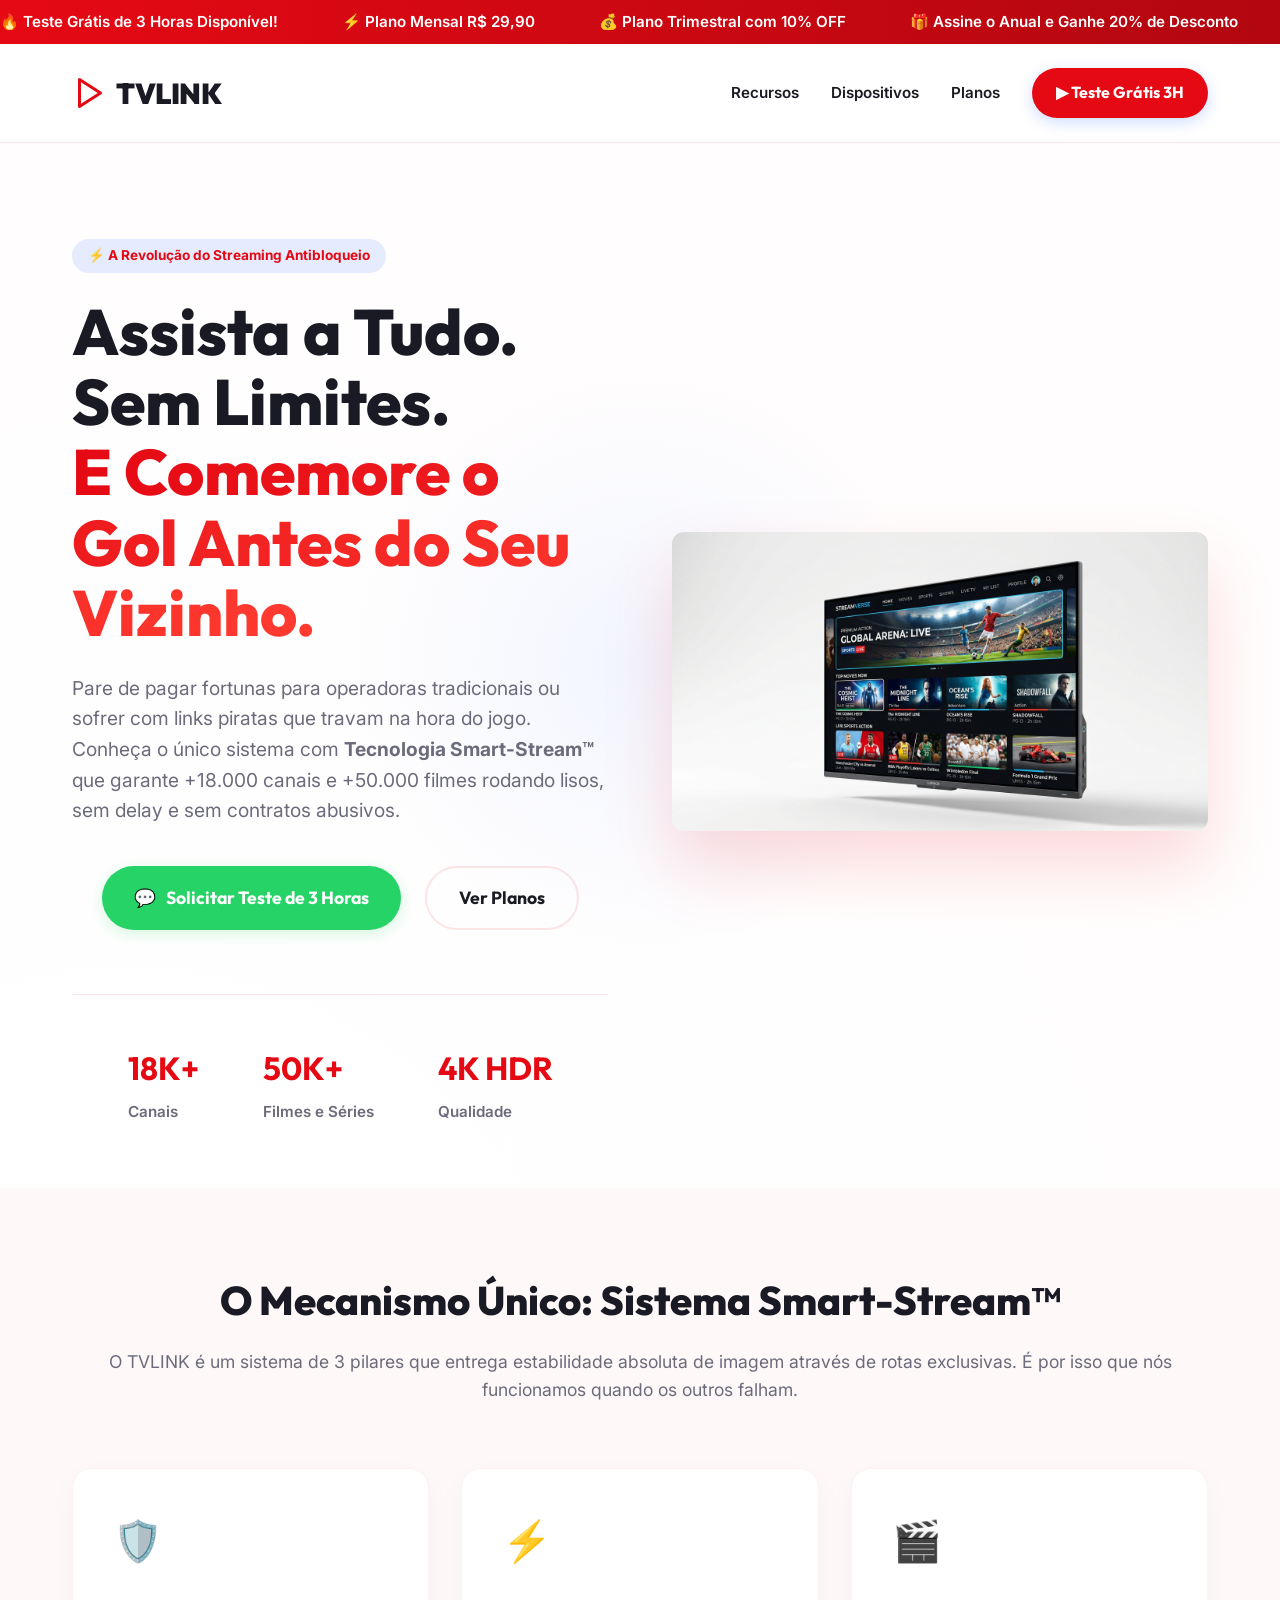
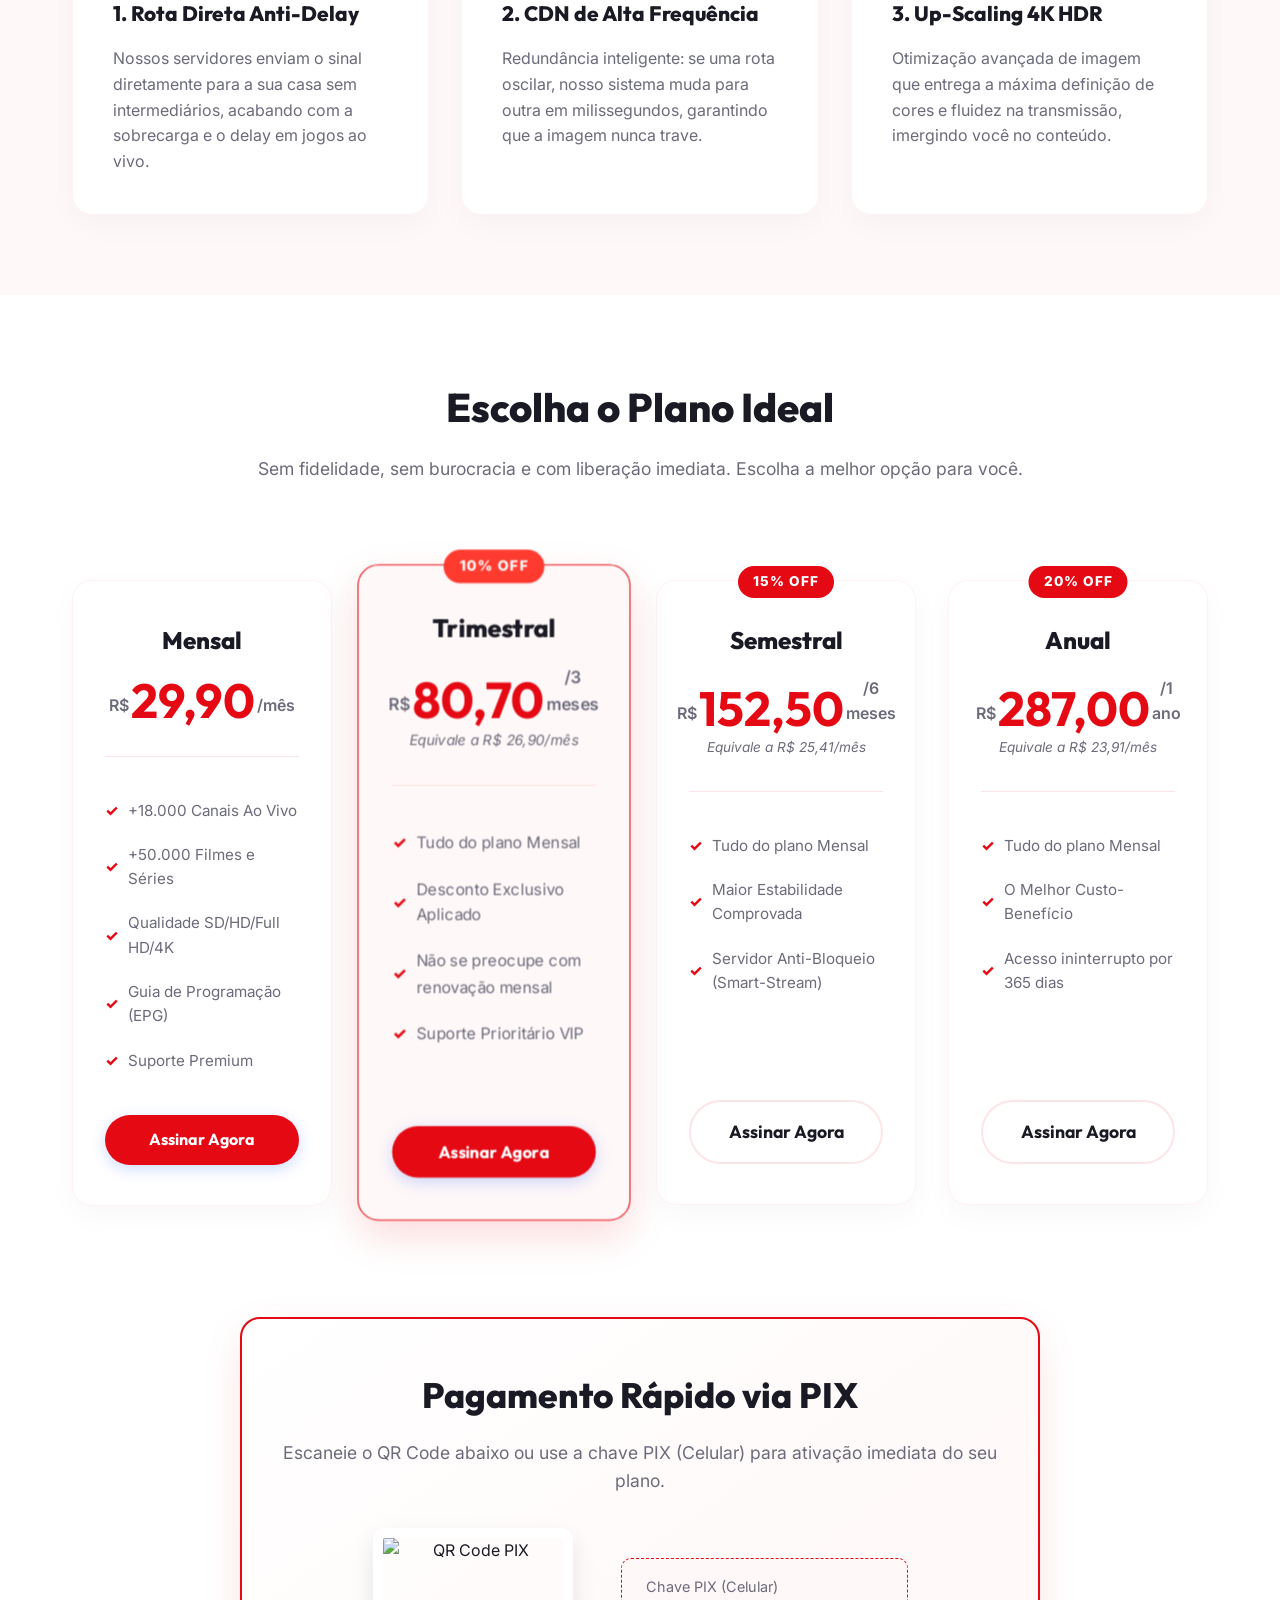
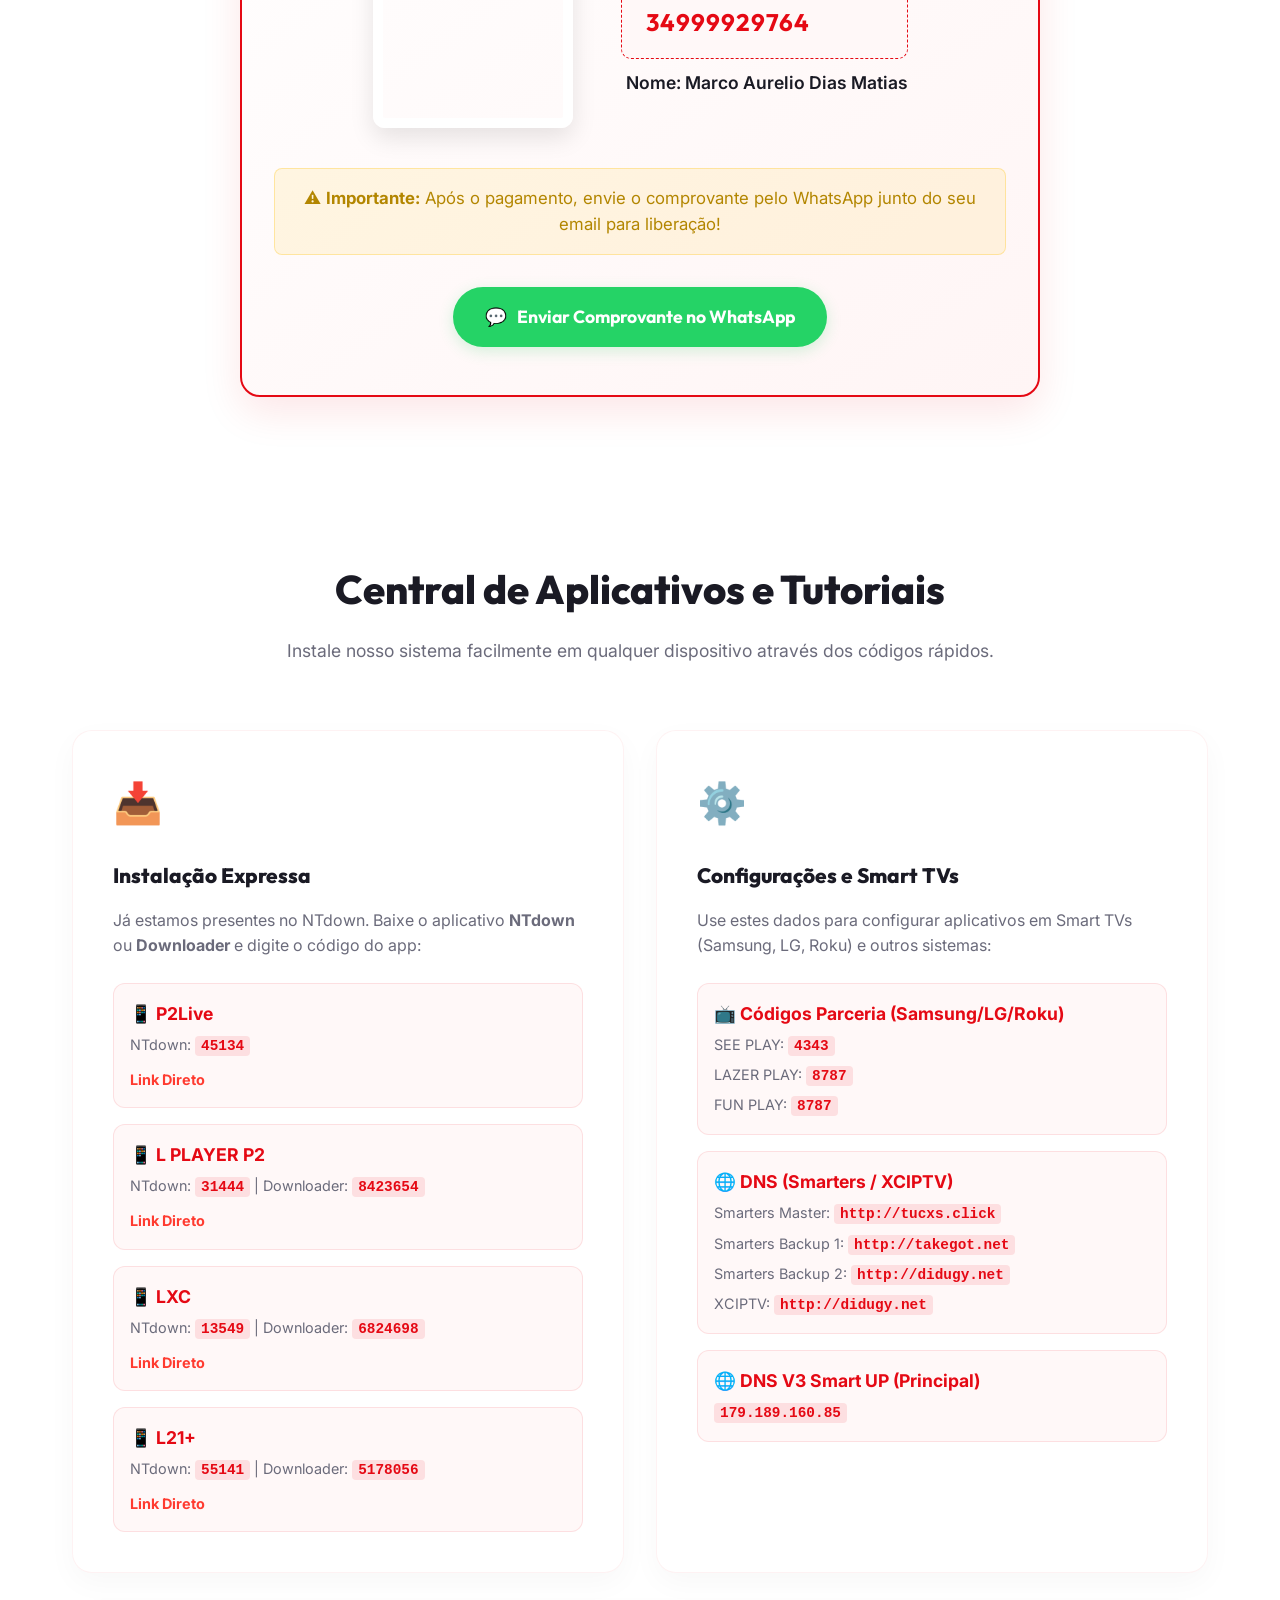
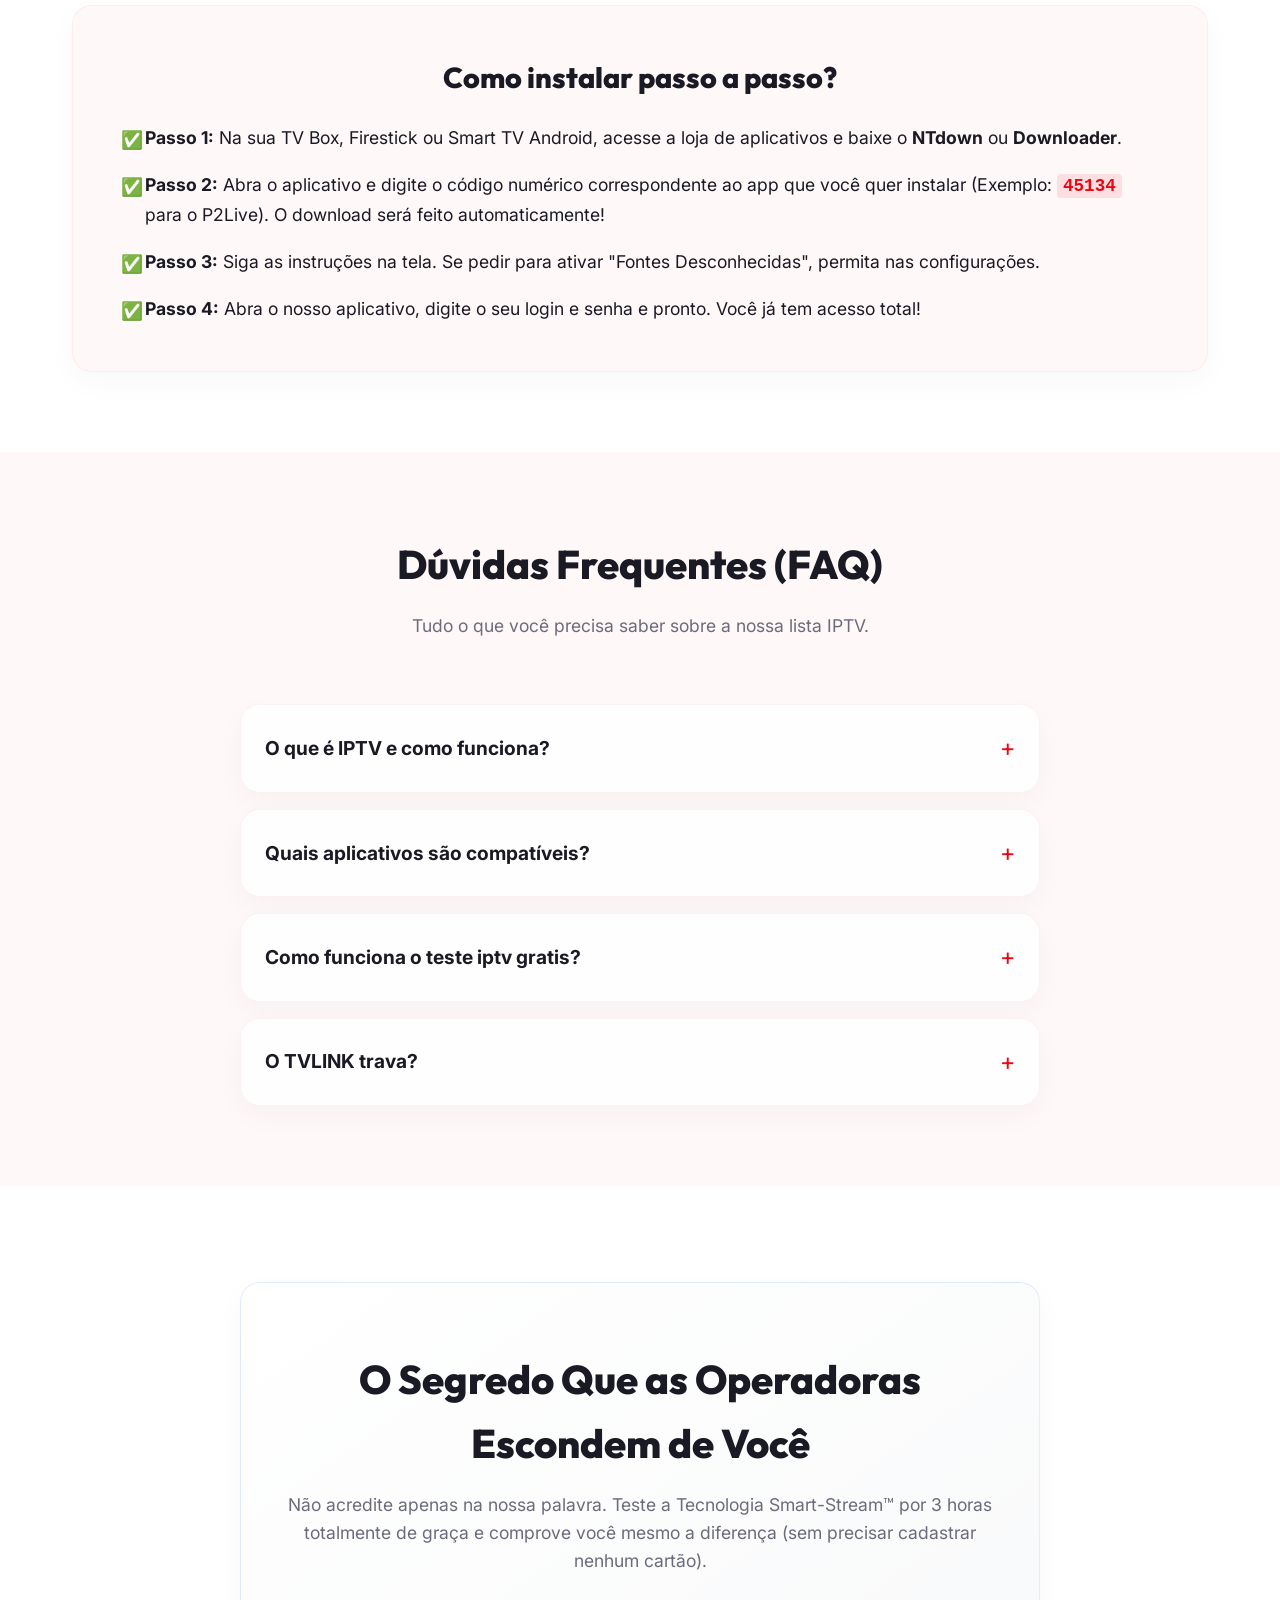
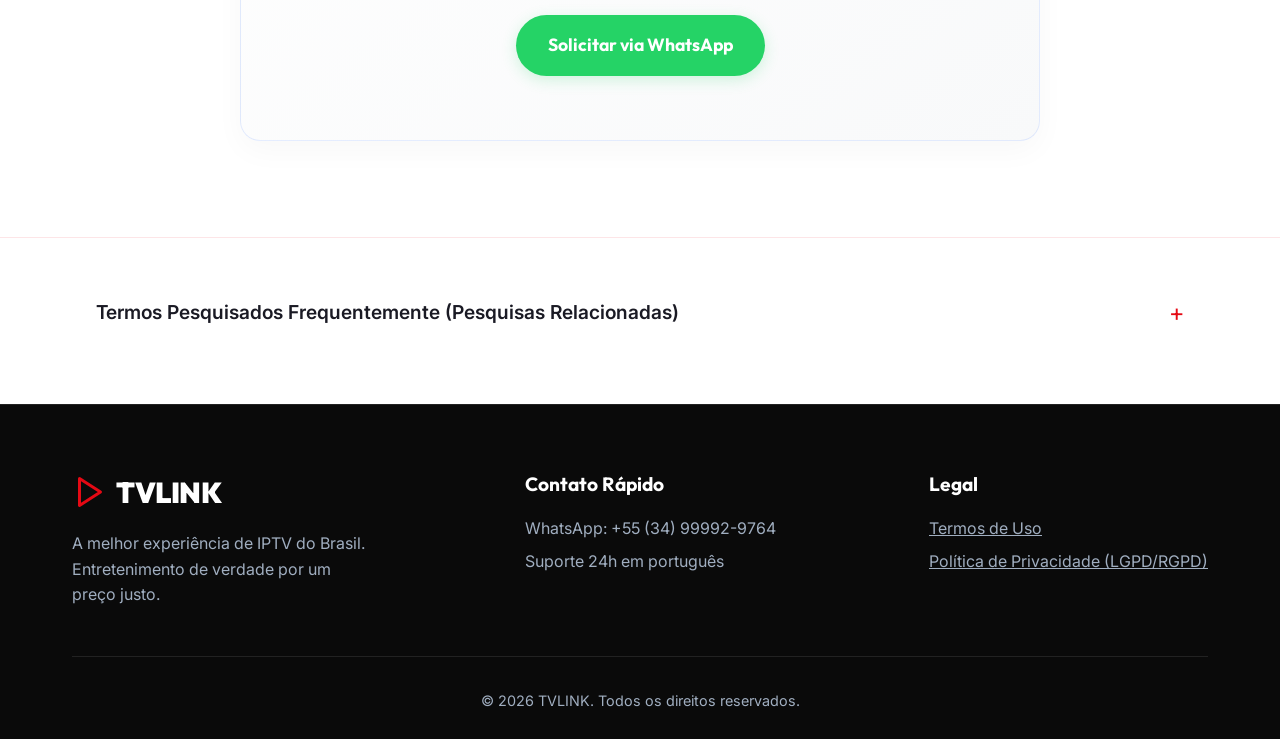
==== commit 3d43a793: "Enhance hero section with TV mockup, animations, and premium layout" ====
--- a/index.html
+++ b/index.html
@@ -62,14 +62,14 @@
 
     <main>
         <section class="hero">
-            <div class="container">
+            <div class="container hero-grid">
                 <div class="hero-content">
                     <span class="badge">⚡ A Revolução do Streaming Antibloqueio</span>
                     <h1>Assista a Tudo. Sem Limites.<br><span class="text-gradient">E Comemore o Gol Antes do Seu Vizinho.</span></h1>
                     <p>Pare de pagar fortunas para operadoras tradicionais ou sofrer com links piratas que travam na hora do jogo. Conheça o único sistema com <strong>Tecnologia Smart-Stream™</strong> que garante +18.000 canais e +50.000 filmes rodando lisos, sem delay e sem contratos abusivos.</p>
                     
                     <div class="hero-btns">
-                        <a href="javascript:void(0)" onclick="openModal('Olá, quero meu teste IPTV de 3 horas da TVLINK!')" class="btn-large btn-whatsapp">
+                        <a href="javascript:void(0)" onclick="openModal('Olá, quero meu teste IPTV de 3 horas da TVLINK!')" class="btn-large btn-whatsapp pulse-animation">
                             <span class="icon">💬</span> Solicitar Teste de 3 Horas
                         </a>
                         <a href="#planos" class="btn-outline">Ver Planos</a>
@@ -89,6 +89,10 @@
                             <span>Qualidade</span>
                         </div>
                     </div>
+                </div>
+                
+                <div class="hero-image-wrapper">
+                    <img src="hero_tv.jpg" alt="Interface Premium IPTV" class="floating-tv">
                 </div>
             </div>
             <div class="hero-glow"></div>
--- a/style.css
+++ b/style.css
@@ -19,7 +19,7 @@
 
 body {
     font-family: 'Inter', sans-serif;
-    background-color: var(--bg-color);
+    background: radial-gradient(circle at 10% 20%, #FFFFFF, var(--bg-secondary) 100%);
     color: var(--text-main);
     line-height: 1.6;
     overflow-x: hidden;
@@ -188,14 +188,51 @@
 .hero {
     padding: 6rem 0 4rem;
     position: relative;
-    text-align: center;
+}
+
+.hero-grid {
+    display: grid;
+    grid-template-columns: 1fr 1fr;
+    align-items: center;
+    gap: 4rem;
 }
 
 .hero-content {
     position: relative;
     z-index: 2;
-    max-width: 800px;
-    margin: 0 auto;
+    max-width: 100%;
+}
+
+.hero-image-wrapper {
+    position: relative;
+    z-index: 2;
+    display: flex;
+    justify-content: center;
+    align-items: center;
+}
+
+.floating-tv {
+    width: 100%;
+    max-width: 650px;
+    border-radius: 12px;
+    box-shadow: 0 35px 70px rgba(229, 9, 20, 0.15);
+    animation: float 6s ease-in-out infinite;
+}
+
+@keyframes float {
+    0% { transform: translateY(0px) rotate(0deg); }
+    50% { transform: translateY(-15px) rotate(2deg); }
+    100% { transform: translateY(0px) rotate(0deg); }
+}
+
+.pulse-animation {
+    animation: pulse 2s infinite;
+}
+
+@keyframes pulse {
+    0% { box-shadow: 0 0 0 0 rgba(37, 211, 102, 0.7); }
+    70% { box-shadow: 0 0 0 15px rgba(37, 211, 102, 0); }
+    100% { box-shadow: 0 0 0 0 rgba(37, 211, 102, 0); }
 }
 
 .badge {
@@ -846,6 +883,20 @@
     font-size: 1.05rem;
 }
 
+@media (max-width: 968px) {
+    .hero-grid {
+        grid-template-columns: 1fr;
+        text-align: center;
+        gap: 2rem;
+    }
+    .hero-image-wrapper {
+        margin-top: 2rem;
+    }
+    .hero-btns, .hero-stats {
+        justify-content: center;
+    }
+}
+
 @media (max-width: 768px) {
     nav { display: none; }
     .hero h1 { font-size: 2.5rem; }
